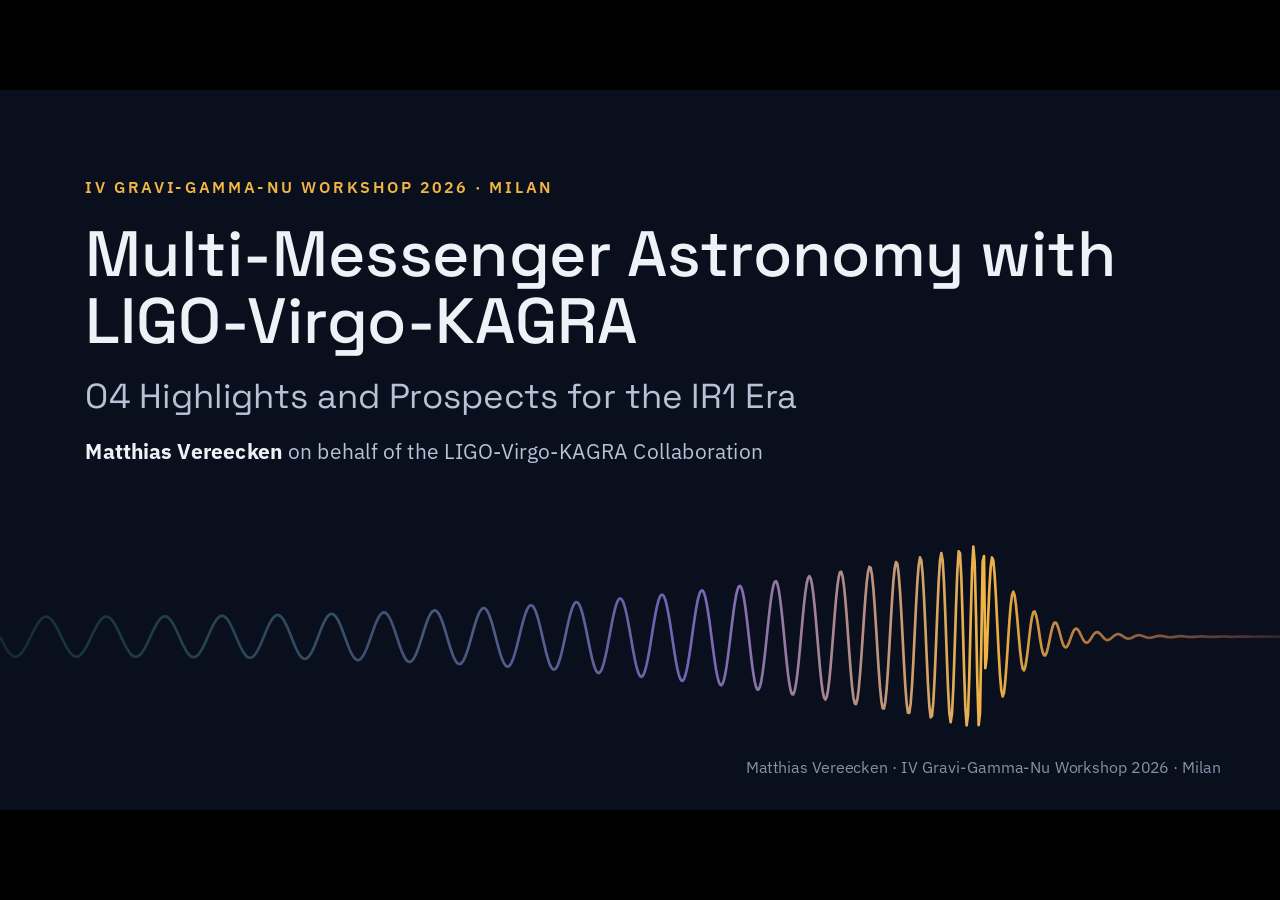
==== 2026/gravigammanu/index.html @ 8924d99f "Add 2026/gravigammanu talk; anchor deploy excludes to repo root Co-Authored-By: Claude Opus 5.5 <nor" ====
<!doctype html>
<html lang="en">
<head>
<meta charset="utf-8">
<meta name="viewport" content="width=device-width, initial-scale=1">
<title>Multi-Messenger Astronomy with LIGO-Virgo-KAGRA — Multi-messenger astronomy with GWs, gamma rays &amp; neutrinos</title>
<link rel="stylesheet" href="fonts.css">
<style>
  html, body { margin: 0; height: 100%; background: #000; overflow: hidden; }
  body { font-family: 'IBM Plex Sans', Arial, sans-serif; }
  #stage { position: absolute; left: 0; top: 0; width: 1920px; height: 1080px; transform-origin: 0 0; }

  /* Slide canvas: same base rules as the deck editor (a CSS reset), 1920x1080 each */
  .slide { position: absolute; left: 0; top: 0; width: 1920px; height: 1080px; overflow: hidden; box-sizing: border-box;
           font-family: 'IBM Plex Sans', Arial, sans-serif; line-height: 1.5; color: #EEF1F6;
           opacity: 0; visibility: hidden; transition: opacity .35s ease, visibility 0s linear .35s; }
  .slide.active { opacity: 1; visibility: visible; transition: opacity .35s ease, visibility 0s; z-index: 1; }
  .slide.instant { transition: none !important; }
  .slide *, .slide *::before, .slide *::after { box-sizing: border-box; margin: 0; padding: 0; border: 0 solid; }
  .slide h1, .slide h2, .slide h3, .slide h4, .slide h5, .slide h6 { font-size: inherit; font-weight: inherit; }
  .slide a { color: inherit; text-decoration: inherit; }
  .slide b, .slide strong { font-weight: 700; }
  .slide img, .slide video, .slide svg { display: block; max-width: none; }
  .slide ul, .slide ol { list-style: none; }
  .slide aside { display: none; }
  .slide x-shape { display: block; }
  .slide x-shape[kind="ellipse"] { border-radius: 50%; }
  .slide x-shape[kind="rounded"] { border-radius: 16px; }
  .slide video { cursor: pointer; background: #000; }

  /* UI overlays */
  .ui { position: fixed; z-index: 10; font: 14px/1.4 'IBM Plex Sans', Arial, sans-serif; color: #EEF1F6; }
  #counter { right: 14px; bottom: 10px; background: rgba(9,15,28,.7); padding: 4px 10px; border-radius: 6px; opacity: 0; transition: opacity .4s; pointer-events: none; }
  body.mouse #counter { opacity: 1; }
  #jump { left: 50%; top: 40%; transform: translate(-50%,-50%); font-size: 40px; background: rgba(9,15,28,.9); padding: 12px 28px; border-radius: 12px; display: none; }
  #notes { left: 0; right: 0; bottom: 0; max-height: 35%; overflow: auto; background: rgba(9,15,28,.94); padding: 16px 24px; font-size: 18px; line-height: 1.5; display: none; border-top: 2px solid #4FC3B5; }
  #toc, #help { inset: 5% 10%; background: rgba(9,15,28,.97); border-radius: 16px; padding: 24px 32px; overflow: auto; display: none; font-size: 16px; }
  #toc .sec { margin: 14px 0 4px; color: #4FC3B5; font-weight: 600; letter-spacing: 1px; text-transform: uppercase; font-size: 13px; }
  #toc a { display: block; color: #B8C2D6; text-decoration: none; padding: 3px 8px; border-radius: 6px; cursor: pointer; }
  #toc a:hover, #toc a.cur { background: #16203A; color: #fff; }
  #help kbd { display: inline-block; min-width: 28px; text-align: center; background: #16203A; border: 1px solid #2A3550; border-radius: 4px; padding: 1px 6px; margin-right: 6px; }
  #help td { padding: 4px 16px 4px 0; }
  #black { inset: 0; background: #000; display: none; z-index: 9; }

  @media print {
    @page { size: 1920px 1080px; margin: 0; }
    html, body { overflow: visible; height: auto; background: #fff; }
    #stage { position: static; transform: none !important; width: 1920px; height: auto; }
    .slide { position: relative; opacity: 1; visibility: visible; page-break-after: always; break-after: page; transition: none; }
    .ui { display: none !important; }
  }
</style>
</head>
<body>
<div id="stage">
<section class="slide" data-n="1" id="cover" data-transition="fade" style="background:#090F1C; color:#EEF1F6; font-family:'IBM Plex Sans', Arial, sans-serif; padding:128px 128px 160px; display:flex; flex-direction:column; gap:32px"><svg aria-label="" width="1920" height="360" viewBox="0 0 1920 360" xmlns="http://www.w3.org/2000/svg" style="position:absolute; left:0; top:640px; width:1920px; height:360px"><defs><linearGradient id="cover-g" x1="0" y1="0" x2="1920" y2="0" gradientUnits="userSpaceOnUse"><stop offset="0" stop-color="#4FC3B5" stop-opacity="0.15"/><stop offset="0.55" stop-color="#A78BFA" stop-opacity="0.7"/><stop offset="0.77" stop-color="#F2B544"/><stop offset="1" stop-color="#F07A6A" stop-opacity="0.2"/></linearGradient></defs><path d="M0,180.0 L2,184.0 L4,188.0 L6,191.8 L8,195.5 L10,198.8 L12,201.8 L14,204.4 L16,206.5 L18,208.2 L20,209.3 L22,209.9 L24,210.0 L26,209.5 L28,208.4 L30,206.8 L32,204.8 L34,202.2 L36,199.3 L38,196.0 L40,192.4 L42,188.5 L44,184.5 L46,180.5 L48,176.4 L50,172.3 L52,168.4 L54,164.8 L56,161.4 L58,158.3 L60,155.7 L62,153.5 L64,151.8 L66,150.7 L68,150.1 L70,150.0 L72,150.6 L74,151.7 L76,153.3 L78,155.4 L80,158.0 L82,161.0 L84,164.4 L86,168.1 L88,172.0 L90,176.1 L92,180.2 L94,184.4 L96,188.4 L98,192.3 L100,196.0 L102,199.4 L104,202.4 L106,204.9 L108,207.0 L110,208.6 L112,209.6 L114,210.0 L116,209.9 L118,209.2 L120,207.9 L122,206.1 L124,203.7 L126,200.9 L128,197.7 L130,194.2 L132,190.3 L134,186.3 L136,182.1 L138,177.9 L140,173.7 L142,169.7 L144,165.8 L146,162.2 L148,159.0 L150,156.2 L152,153.8 L154,152.0 L156,150.7 L158,150.0 L160,149.9 L162,150.4 L164,151.5 L166,153.1 L168,155.3 L170,158.0 L172,161.1 L174,164.6 L176,168.4 L178,172.5 L180,176.7 L182,181.0 L184,185.2 L186,189.4 L188,193.4 L190,197.1 L192,200.4 L194,203.4 L196,205.9 L198,207.9 L200,209.3 L202,210.1 L204,210.3 L206,209.9 L208,208.8 L210,207.2 L212,205.0 L214,202.3 L216,199.2 L218,195.6 L220,191.8 L222,187.6 L224,183.4 L226,179.0 L228,174.6 L230,170.4 L232,166.4 L234,162.6 L236,159.2 L238,156.2 L240,153.7 L242,151.7 L244,150.4 L246,149.6 L248,149.5 L250,150.0 L252,151.2 L254,153.0 L256,155.3 L258,158.1 L260,161.5 L262,165.2 L264,169.2 L266,173.5 L268,177.9 L270,182.3 L272,186.8 L274,191.0 L276,195.1 L278,198.8 L280,202.2 L282,205.1 L284,207.4 L286,209.2 L288,210.3 L290,210.8 L292,210.6 L294,209.8 L296,208.3 L298,206.3 L300,203.6 L302,200.4 L304,196.8 L306,192.8 L308,188.6 L310,184.1 L312,179.5 L314,175.0 L316,170.5 L318,166.2 L320,162.3 L322,158.7 L324,155.5 L326,152.9 L328,150.9 L330,149.5 L332,148.8 L334,148.8 L336,149.5 L338,150.8 L340,152.8 L342,155.4 L344,158.6 L346,162.2 L348,166.3 L350,170.6 L352,175.2 L354,179.9 L356,184.6 L358,189.2 L360,193.6 L362,197.7 L364,201.5 L366,204.7 L368,207.4 L370,209.5 L372,211.0 L374,211.7 L376,211.7 L378,211.0 L380,209.6 L382,207.5 L384,204.8 L386,201.5 L388,197.7 L390,193.5 L392,188.9 L394,184.2 L396,179.3 L398,174.5 L400,169.7 L402,165.2 L404,161.0 L406,157.3 L408,154.0 L410,151.4 L412,149.4 L414,148.1 L416,147.6 L418,147.8 L420,148.8 L422,150.5 L424,152.9 L426,155.9 L428,159.6 L430,163.7 L432,168.2 L434,173.0 L436,178.0 L438,183.0 L440,188.0 L442,192.9 L444,197.4 L446,201.5 L448,205.2 L450,208.2 L452,210.6 L454,212.2 L456,213.1 L458,213.2 L460,212.5 L462,211.0 L464,208.7 L466,205.8 L468,202.2 L470,198.0 L472,193.4 L474,188.5 L476,183.4 L478,178.1 L480,172.9 L482,167.8 L484,163.0 L486,158.6 L488,154.7 L490,151.4 L492,148.9 L494,147.0 L496,146.0 L498,145.9 L500,146.5 L502,148.0 L504,150.4 L506,153.4 L508,157.1 L510,161.5 L512,166.3 L514,171.4 L516,176.8 L518,182.3 L520,187.8 L522,193.1 L524,198.1 L526,202.6 L528,206.6 L530,209.9 L532,212.5 L534,214.2 L536,215.1 L538,215.1 L540,214.2 L542,212.4 L544,209.8 L546,206.4 L548,202.3 L550,197.6 L552,192.4 L554,186.9 L556,181.2 L558,175.4 L560,169.8 L562,164.3 L564,159.3 L566,154.7 L568,150.8 L570,147.7 L572,145.4 L574,144.0 L576,143.5 L578,144.0 L580,145.5 L582,147.9 L584,151.1 L586,155.1 L588,159.8 L590,165.1 L592,170.8 L594,176.7 L596,182.8 L598,188.9 L600,194.7 L602,200.1 L604,205.1 L606,209.4 L608,212.9 L610,215.5 L612,217.2 L614,217.9 L616,217.5 L618,216.1 L620,213.7 L622,210.4 L624,206.2 L626,201.3 L628,195.8 L630,189.8 L632,183.5 L634,177.1 L636,170.7 L638,164.6 L640,158.8 L642,153.6 L644,149.2 L646,145.5 L648,142.8 L650,141.2 L652,140.6 L654,141.1 L656,142.8 L658,145.5 L660,149.2 L662,153.8 L664,159.1 L666,165.1 L668,171.6 L670,178.3 L672,185.1 L674,191.8 L676,198.2 L678,204.1 L680,209.4 L682,213.8 L684,217.3 L686,219.7 L688,220.9 L690,221.0 L692,219.9 L694,217.6 L696,214.1 L698,209.7 L700,204.3 L702,198.3 L704,191.6 L706,184.5 L708,177.3 L710,170.1 L712,163.2 L714,156.7 L716,150.9 L718,145.9 L720,141.9 L722,139.1 L724,137.4 L726,137.1 L728,138.0 L730,140.2 L732,143.7 L734,148.2 L736,153.8 L738,160.2 L740,167.2 L742,174.7 L744,182.4 L746,190.1 L748,197.5 L750,204.4 L752,210.6 L754,215.8 L756,220.0 L758,223.0 L760,224.6 L762,224.9 L764,223.7 L766,221.2 L768,217.3 L770,212.3 L772,206.1 L774,199.1 L776,191.5 L778,183.4 L780,175.2 L782,167.1 L784,159.3 L786,152.2 L788,145.9 L790,140.7 L792,136.7 L794,134.0 L796,132.9 L798,133.3 L800,135.2 L802,138.6 L804,143.4 L806,149.4 L808,156.5 L810,164.4 L812,172.8 L814,181.6 L816,190.3 L818,198.8 L820,206.7 L822,213.8 L824,219.8 L826,224.4 L828,227.6 L830,229.3 L832,229.2 L834,227.5 L836,224.2 L838,219.3 L840,213.1 L842,205.7 L844,197.3 L846,188.3 L848,178.9 L850,169.6 L852,160.5 L854,152.0 L856,144.4 L858,138.1 L860,133.1 L862,129.8 L864,128.2 L866,128.4 L868,130.5 L870,134.3 L872,139.8 L874,146.7 L876,154.9 L878,164.0 L880,173.8 L882,183.9 L884,193.9 L886,203.4 L888,212.2 L890,219.9 L892,226.2 L894,230.9 L896,233.7 L898,234.6 L900,233.4 L902,230.3 L904,225.3 L906,218.6 L908,210.4 L910,201.0 L912,190.8 L914,180.0 L916,169.2 L918,158.7 L920,149.0 L922,140.3 L924,133.1 L926,127.6 L928,124.1 L930,122.7 L932,123.5 L934,126.5 L936,131.5 L938,138.5 L940,147.1 L942,157.1 L944,168.0 L946,179.5 L948,191.1 L950,202.4 L952,212.9 L954,222.1 L956,229.7 L958,235.4 L960,239.0 L962,240.2 L964,239.0 L966,235.4 L968,229.6 L970,221.7 L972,212.0 L974,201.0 L976,189.0 L978,176.5 L980,164.1 L982,152.3 L984,141.5 L986,132.2 L988,124.9 L990,119.8 L992,117.1 L994,117.1 L996,119.7 L998,124.9 L1000,132.5 L1002,142.2 L1004,153.5 L1006,166.1 L1008,179.4 L1010,192.8 L1012,205.7 L1014,217.7 L1016,228.1 L1018,236.5 L1020,242.4 L1022,245.7 L1024,246.2 L1026,243.7 L1028,238.3 L1030,230.4 L1032,220.1 L1034,207.9 L1036,194.4 L1038,180.1 L1040,165.7 L1042,151.9 L1044,139.2 L1046,128.2 L1048,119.6 L1050,113.6 L1052,110.7 L1054,111.0 L1056,114.4 L1058,121.0 L1060,130.4 L1062,142.2 L1064,155.8 L1066,170.8 L1068,186.2 L1070,201.6 L1072,216.0 L1074,228.8 L1076,239.4 L1078,247.2 L1080,251.7 L1082,252.9 L1084,250.4 L1086,244.5 L1088,235.4 L1090,223.5 L1092,209.2 L1094,193.4 L1096,176.8 L1098,160.3 L1100,144.5 L1102,130.5 L1104,118.8 L1106,110.2 L1108,105.0 L1110,103.7 L1112,106.3 L1114,112.8 L1116,122.8 L1118,135.9 L1120,151.4 L1122,168.6 L1124,186.5 L1126,204.2 L1128,220.8 L1130,235.4 L1132,247.0 L1134,255.2 L1136,259.4 L1138,259.2 L1140,254.8 L1142,246.1 L1144,233.8 L1146,218.3 L1148,200.6 L1150,181.5 L1152,162.2 L1154,143.8 L1156,127.2 L1158,113.5 L1160,103.5 L1162,97.8 L1164,96.8 L1166,100.6 L1168,109.1 L1170,121.9 L1172,138.2 L1174,157.1 L1176,177.5 L1178,198.3 L1180,218.2 L1182,235.9 L1184,250.4 L1186,260.8 L1188,266.3 L1190,266.5 L1192,261.3 L1194,251.1 L1196,236.2 L1198,217.8 L1200,196.7 L1202,174.4 L1204,152.2 L1206,131.7 L1208,114.0 L1210,100.5 L1212,92.1 L1214,89.3 L1216,92.5 L1218,101.6 L1220,116.0 L1222,134.8 L1224,156.9 L1226,180.8 L1228,204.8 L1230,227.4 L1232,246.8 L1234,261.9 L1236,271.3 L1238,274.4 L1240,270.8 L1242,260.7 L1244,244.7 L1246,223.8 L1248,199.6 L1250,173.7 L1252,148.0 L1254,124.4 L1256,104.8 L1258,90.6 L1260,83.0 L1262,82.8 L1264,90.0 L1266,104.2 L1268,124.5 L1270,149.3 L1272,176.8 L1274,204.8 L1276,231.1 L1278,253.6 L1280,270.4 L1282,279.9 L1284,281.2 L1286,274.2 L1288,259.2 L1290,237.4 L1292,210.5 L1294,180.7 L1296,150.5 L1298,122.5 L1300,99.3 L1302,83.0 L1304,75.2 L1306,76.7 L1308,87.6 L1310,107.1 L1312,133.6 L1314,164.6 L1316,197.5 L1318,229.0 L1320,256.2 L1322,276.4 L1324,287.3 L1326,287.8 L1328,277.6 L1330,257.5 L1332,229.3 L1334,195.7 L1336,160.1 L1338,126.2 L1340,97.5 L1342,77.3 L1344,68.0 L1346,70.8 L1348,85.6 L1350,111.2 L1352,144.8 L1354,182.8 L1356,221.1 L1358,254.9 L1360,280.4 L1362,294.1 L1364,294.2 L1366,280.2 L1368,253.6 L1370,217.4 L1372,175.9 L1374,134.4 L1376,98.3 L1378,72.7 L1380,61.1 L1382,65.8 L1384,86.4 L1386,120.5 L1388,163.7 L1390,209.9 L1392,252.3 L1394,284.4 L1396,301.0 L1398,298.9 L1400,277.9 L1402,240.7 L1404,192.9 L1406,142.2 L1408,97.1 L1410,65.8 L1412,54.5 L1414,65.9 L1416,98.8 L1418,147.8 L1420,204.0 L1422,256.4 L1424,294.1 L1426,308.4 L1428,295.1 L1430,255.9 L1432,198.4 L1434,135.4 L1436,81.9 L1438,52.0 L1440,54.9 L1442,91.8 L1444,154.4 L1446,226.1 L1448,285.7 L1450,313.1 L1452,296.6 L1454,238.5 L1456,156.7 L1458,81.4 L1460,44.9 L1462,68.2 L1464,147.1 L1466,247.2 L1468,312.8 L1470,294.4 L1472,188.8 L1474,67.6 L1476,59.2 L1478,227.2 L1480,210.7 L1482,156.0 L1484,108.8 L1486,75.8 L1488,61.2 L1490,65.8 L1492,87.6 L1494,122.1 L1496,163.0 L1498,203.7 L1500,237.9 L1502,260.8 L1504,269.7 L1506,264.2 L1508,246.1 L1510,219.2 L1512,188.2 L1514,158.0 L1516,133.4 L1518,117.6 L1520,112.5 L1522,118.2 L1524,132.9 L1526,153.8 L1528,177.3 L1530,199.6 L1532,217.2 L1534,228.0 L1536,230.6 L1538,225.2 L1540,213.3 L1542,197.1 L1544,179.5 L1546,163.1 L1548,150.5 L1550,143.3 L1552,142.2 L1554,147.0 L1556,156.6 L1558,169.0 L1560,182.3 L1562,194.3 L1564,203.2 L1566,208.0 L1568,208.1 L1570,203.9 L1572,196.3 L1574,186.8 L1576,176.9 L1578,168.1 L1580,161.8 L1582,158.7 L1584,159.1 L1586,162.7 L1588,168.7 L1590,176.0 L1592,183.4 L1594,189.8 L1596,194.2 L1598,196.1 L1600,195.4 L1602,192.4 L1604,187.7 L1606,182.2 L1608,176.7 L1610,172.1 L1612,169.0 L1614,167.8 L1616,168.6 L1618,171.1 L1620,174.8 L1622,179.0 L1624,183.1 L1626,186.4 L1628,188.5 L1630,189.1 L1632,188.3 L1634,186.3 L1636,183.5 L1638,180.3 L1640,177.3 L1642,174.9 L1644,173.5 L1646,173.2 L1648,173.9 L1650,175.5 L1652,177.7 L1654,180.1 L1656,182.3 L1658,184.0 L1660,185.0 L1662,185.1 L1664,184.4 L1666,183.1 L1668,181.4 L1670,179.6 L1672,178.0 L1674,176.8 L1676,176.2 L1678,176.2 L1680,176.8 L1682,177.8 L1684,179.1 L1686,180.5 L1688,181.6 L1690,182.5 L1692,182.9 L1694,182.8 L1696,182.3 L1698,181.5 L1700,180.5 L1702,179.5 L1704,178.7 L1706,178.1 L1708,177.8 L1710,177.9 L1712,178.3 L1714,179.0 L1716,179.7 L1718,180.5 L1720,181.1 L1722,181.5 L1724,181.6 L1726,181.5 L1728,181.2 L1730,180.7 L1732,180.1 L1734,179.6 L1736,179.1 L1738,178.8 L1740,178.8 L1742,178.9 L1744,179.2 L1746,179.5 L1748,180.0 L1750,180.4 L1752,180.7 L1754,180.9 L1756,180.9 L1758,180.8 L1760,180.6 L1762,180.3 L1764,180.0 L1766,179.7 L1768,179.5 L1770,179.3 L1772,179.3 L1774,179.4 L1776,179.6 L1778,179.8 L1780,180.1 L1782,180.3 L1784,180.4 L1786,180.5 L1788,180.5 L1790,180.4 L1792,180.3 L1794,180.1 L1796,179.9 L1798,179.8 L1800,179.7 L1802,179.6 L1804,179.6 L1806,179.7 L1808,179.8 L1810,179.9 L1812,180.1 L1814,180.2 L1816,180.3 L1818,180.3 L1820,180.3 L1822,180.2 L1824,180.1 L1826,180.0 L1828,179.9 L1830,179.9 L1832,179.8 L1834,179.8 L1836,179.8 L1838,179.8 L1840,179.9 L1842,180.0 L1844,180.1 L1846,180.1 L1848,180.2 L1850,180.2 L1852,180.2 L1854,180.1 L1856,180.1 L1858,180.0 L1860,179.9 L1862,179.9 L1864,179.9 L1866,179.9 L1868,179.9 L1870,179.9 L1872,180.0 L1874,180.0 L1876,180.0 L1878,180.1 L1880,180.1 L1882,180.1 L1884,180.1 L1886,180.1 L1888,180.0 L1890,180.0 L1892,180.0 L1894,179.9 L1896,179.9 L1898,179.9 L1900,179.9 L1902,180.0 L1904,180.0 L1906,180.0 L1908,180.0 L1910,180.0 L1912,180.1 L1914,180.1 L1916,180.0 L1918,180.0 L1920,180.0" fill="none" stroke="url(#cover-g)" stroke-width="4" stroke-linejoin="round"/></svg><p style="font-size:24px; font-weight:600; letter-spacing:4px; text-transform:uppercase; color:#F2B544">IV Gravi-Gamma-Nu Workshop 2026 · Milan</p><h1 style="font-family:'Space Grotesk', Arial, sans-serif; font-size:96px; font-weight:500; line-height:1.05; color:#EEF1F6; width:1600px">Multi-Messenger Astronomy with LIGO-Virgo-KAGRA</h1><p style="font-family:'Space Grotesk', Arial, sans-serif; font-size:52px; line-height:1.15; color:#B8C2D6">O4 Highlights and Prospects for the IR1 Era</p><p style="font-size:32px; line-height:1.3; color:#B8C2D6"><span style="color:#EEF1F6"><b>Matthias Vereecken</b></span> on behalf of the LIGO-Virgo-KAGRA Collaboration</p><p style="position:absolute; right:88px; bottom:48px; width:780px; font-family:'IBM Plex Sans', Arial, sans-serif; font-size:24px; line-height:1.3; color:#8591A8; text-align:right; white-space:nowrap">Matthias Vereecken · IV Gravi-Gamma-Nu Workshop 2026 · Milan</p></section>
<section class="slide" data-n="2" id="f841419a" style="background:#090f1c">
  <img src="assets/5533f3ef0fe13cb56c12838591c8dc52.webp" alt="mmrubin.png" id="990913fb" style="position:absolute; top:calc(50% - 0.01px); left:calc(50% - 0.01px); width:1919.97px; height:1079.98px; transform:translate(-50%, -50%)">
  <p style="position:absolute; right:48px; bottom:40px; width:820px; white-space:nowrap; font-size:24px; line-height:1.3; color:#EEF1F6; text-align:right; background:rgba(9,15,28,0.6); padding:8px 16px; border-radius:8px">Credit: RubinObs/NOIRLab/SLAC/NSF/DOE/AURA/P. Marenfeld</p>
</section>
<section class="slide" data-n="3" id="act4" data-transition="fade" style="background:#090F1C; color:#EEF1F6; font-family:'IBM Plex Sans', Arial, sans-serif; padding:64px 88px 120px; display:flex; flex-direction:column; gap:28px"><div style="position:absolute; left:0; top:0; width:20px; height:1080px; background:#A78BFA"></div><p style="font-size:24px; font-weight:600; letter-spacing:4px; text-transform:uppercase; color:#A78BFA">GWTC-5.0 · May 2026</p><h2 style="font-family:'Space Grotesk', Arial, sans-serif; font-size:56px; font-weight:500; line-height:1.1; color:#EEF1F6">GWTC-5.0: the catalog update with O4b</h2><div style="flex:1; display:flex; gap:56px; align-items:center"><div style="background:#F6F4EE; border-radius:20px; padding:28px; display:flex; align-items:center; justify-content:center; flex:0 0 auto"><img src="assets/bce28e76cbc1723be132b6e913343c24.png" alt="Cumulative detections and candidates vs time, O1 through O4c" style="width:933px; height:680px; object-fit:contain"></div><div style="flex:1; display:flex; flex-direction:column; gap:40px"><div style="display:flex; flex-direction:column; padding:0 0 0 24px; border-left:4px solid #A78BFA"><p style="font-size:34px; line-height:1.35; color:#B8C2D6"><span style="color:#EEF1F6"><b>+161</b></span> O4b candidates → <span style="color:#EEF1F6"><b>390</b></span> events in GWTC-5.0</p></div><div style="display:flex; flex-direction:column; padding:0 0 0 24px; border-left:4px solid #A78BFA"><p style="font-size:34px; line-height:1.35; color:#B8C2D6"><span style="color:#EEF1F6"><b>+68</b></span> O4c public alerts → <span style="color:#EEF1F6"><b>458</b></span> in total</p></div><div style="display:flex; flex-direction:column; padding:0 0 0 24px; border-left:4px solid #A78BFA"><p style="font-size:34px; line-height:1.35; color:#B8C2D6">Loudest yet: <span style="color:#EEF1F6"><b>GW250114</b></span> (SNR &gt; 75)</p></div></div></div><p style="position:absolute; left:88px; bottom:48px; width:1000px; font-size:24px; line-height:1.3; color:#8591A8"><a href="https://arxiv.org/abs/2605.27225">A. G. Abac et al. (LVK), arXiv:2605.27225 (2026)</a> · Figure: LIGO-G2302098, updated 25 May 2026</p><p style="position:absolute; right:88px; bottom:48px; width:780px; font-family:'IBM Plex Sans', Arial, sans-serif; font-size:24px; line-height:1.3; color:#8591A8; text-align:right; white-space:nowrap">Matthias Vereecken · IV Gravi-Gamma-Nu Workshop 2026 · Milan · 3</p></section>
<section class="slide" data-n="4" id="6b83c051" data-transition="fade" style="background:#000000">
  <img src="assets/21a8440a3e4a0c565586c02b831569bb.jpg" data-video="assets/6051c31f819830ea931927a57bfa6f19.mp4" data-audio="1" alt="Animation: the gravitational-wave transient sky, one all-sky map per observing run (O1 to O4b), filling up with binary black hole, NSBH and BNS detections from GWTC-5.0 as each run progresses (1 s = 30 days)" style="position:absolute; left:0; top:0; width:1920px; height:1080px; object-fit:cover">
  
</section>
<section class="slide" data-n="5" id="p21" data-transition="fade" style="background:#0D1424; color:#EEF1F6; font-family:'IBM Plex Sans', Arial, sans-serif; padding:64px 88px 120px; display:flex; flex-direction:column; gap:28px"><p style="font-size:24px; font-weight:600; letter-spacing:3px; text-transform:uppercase; color:#A78BFA">GWTC-5.0</p><h2 style="font-family:'Space Grotesk', Arial, sans-serif; font-size:52px; font-weight:500; line-height:1.1; color:#EEF1F6">Black hole masses peak near 10 M⊙</h2><div style="flex:1"></div><div style="background:#F6F4EE; border-radius:20px; padding:28px; display:flex; flex-direction:column; gap:16px; align-items:center; justify-content:center; flex:0 0 auto; align-self:center"><img src="assets/b3eccb528d69b56ddaccd9945336cb49.webp" alt="BBH merger-rate density vs primary mass and mass ratio" style="width:1688px; height:547px; object-fit:contain;"></div><div style="flex:1"></div><p style="position:absolute; left:88px; bottom:48px; width:900px; font-size:24px; line-height:1.3; color:#8591A8"><a href="https://arxiv.org/abs/2605.27226">A. G. Abac et al. (LIGO-Virgo-KAGRA Collaboration), arXiv:2605.27226 (2026)</a></p><p style="position:absolute; right:88px; bottom:48px; width:780px; font-family:'IBM Plex Sans', Arial, sans-serif; font-size:24px; line-height:1.3; color:#8591A8; text-align:right; white-space:nowrap">Matthias Vereecken · IV Gravi-Gamma-Nu Workshop 2026 · Milan · 5</p></section>
<section class="slide" data-n="6" id="14535392" data-transition="fade" style="display:flex; flex-direction:column; gap:28px; padding:64px 88px 120px; background:#0d1424">
  <p style="font-family:'IBM Plex Sans', Arial, sans-serif; font-size:24px; font-weight:600; letter-spacing:3px; text-transform:uppercase; color:#A78BFA">GWTC-5.0</p>
  <h2 style="font-family:'Space Grotesk', Arial, sans-serif; font-size:52px; font-weight:500; line-height:1.1; color:#eef1f6">BBH merger rate tracks star formation</h2>
  <div style="flex:1"></div>
  <div style="display:flex; flex-direction:row; align-items:center; justify-content:center; flex:0 0 auto; align-self:center; padding:28px; background:#f6f4ee; border-radius:20px">
    <img src="assets/b50acdc85bba837b6c82b2b65156ea0a.webp" alt="BBH merger-rate density vs redshift with the star-formation rate (dashed), and the posterior on the redshift index kappa_z" style="width:1387px; height:520px; object-fit:contain">
  </div>
  <div style="flex:1"></div>
  <div style="display:flex; flex-direction:row; gap:48px">
    <div style="display:flex; flex-direction:column; flex:1; padding:0 0 0 20px; border-left:3px solid #a78bfa">
      <p style="font-family:'IBM Plex Sans', Arial, sans-serif; font-size:28px; line-height:1.35; color:#b8c2d6">Rate grows with redshift as a <span style="color:#eef1f6"><b>power law</b></span> in (1 + z)</p>
    </div>
    <div style="display:flex; flex-direction:column; flex:1; padding:0 0 0 20px; border-left:3px solid #a78bfa">
      <p style="font-family:'IBM Plex Sans', Arial, sans-serif; font-size:28px; line-height:1.35; color:#b8c2d6">Consistent with a simple power law and with the <span style="color:#eef1f6"><b>star-formation rate</b></span></p>
    </div>
  </div>
  <p style="position:absolute; bottom:48px; left:88px; width:900px; font-family:'IBM Plex Sans', Arial, sans-serif; font-size:24px; line-height:1.3; color:#8591a8"><a href="https://arxiv.org/abs/2605.27226">A. G. Abac et al. (LIGO-Virgo-KAGRA Collaboration), arXiv:2605.27226 (2026)</a></p>
  <p style="position:absolute; right:88px; bottom:48px; width:780px; font-family:'IBM Plex Sans', Arial, sans-serif; font-size:24px; line-height:1.3; text-align:right; white-space:nowrap; color:#8591a8">Matthias Vereecken · IV Gravi-Gamma-Nu Workshop 2026 · Milan · 6</p>
  
</section>
<section class="slide" data-n="7" id="act1" data-transition="fade" style="background:#090f1c">
  <div style="position:absolute; top:0; left:0; width:20px; height:1080px; display:flex; flex-direction:column; background:#f2b544">
  </div>
  <p id="e2-1n551q" style="position:absolute; right:88px; bottom:48px; width:780px; font-family:'IBM Plex Sans', Arial, sans-serif; font-size:24px; line-height:1.3; text-align:right; white-space:nowrap; color:#8591a8">Matthias Vereecken · IV Gravi-Gamma-Nu Workshop 2026 · Milan · 7</p>
  <p id="db1aea41" style="position:absolute; top:128px; left:176px; width:1616px; font-family:'IBM Plex Sans', Arial, sans-serif; font-size:24px; font-weight:600; letter-spacing:4px; text-transform:uppercase; color:#f2b544">2017</p>
  <h1 id="ef3197a9" style="position:absolute; top:194px; left:176px; width:1500px; font-family:'Space Grotesk', Arial, sans-serif; font-size:80px; font-weight:500; line-height:1.1; color:#eef1f6">GW170817</h1>
  <div style="position:absolute; top:340px; left:176px; width:620px; display:flex; flex-direction:column; gap:36px">
    <div style="display:flex; flex-direction:column; gap:8px">
      <p style="font-family:'Space Grotesk', Arial, sans-serif; font-size:88px; font-weight:500; line-height:1; white-space:nowrap; color:#f2b544">1.74 s</p>
      <p style="font-family:'IBM Plex Sans', Arial, sans-serif; font-size:26px; line-height:1.35; color:#b8c2d6">from merger to the gamma-ray burst</p>
    </div>
    <div style="display:flex; flex-direction:column; gap:24px; padding:32px 0 0; border-top:1px solid #2a3550">
      <div style="display:flex; flex-direction:column; padding:0 0 0 20px; border-left:3px solid #f2b544">
        <p style="font-family:'IBM Plex Sans', Arial, sans-serif; font-size:28px; line-height:1.35; color:#b8c2d6">Neutron star mergers make <span style="color:#eef1f6"><b>short GRBs</b></span></p>
      </div>
      <div style="display:flex; flex-direction:column; padding:0 0 0 20px; border-left:3px solid #f2b544">
        <p style="font-family:'IBM Plex Sans', Arial, sans-serif; font-size:28px; line-height:1.35; color:#b8c2d6">Gravity moves at light speed: <span style="color:#eef1f6"><b>|v_GW − c|/c ≲ 10⁻¹⁵</b></span></p>
      </div>
      <div style="display:flex; flex-direction:column; padding:0 0 0 20px; border-left:3px solid #f2b544">
        <p style="font-family:'IBM Plex Sans', Arial, sans-serif; font-size:28px; line-height:1.35; color:#b8c2d6">Tight bounds on <span style="color:#eef1f6"><b>Lorentz violation</b></span></p>
      </div>
    </div>
  </div>
  <img src="assets/45fc27108c6f3e9a6aeba89d8759dc4a.jpg" alt="Animation: Fermi-GBM gamma-ray light curve of GRB 170817A above the LIGO time-frequency chirp of GW170817; the gamma-ray burst arrives about 1.7 s after the merger" data-video="assets/eb8b0aab7fd05f0fbe40b73dd50489b4.mp4" style="position:absolute; top:320px; left:872px; width:960px; height:540px; border-radius:16px">
  <p style="position:absolute; top:872px; left:872px; width:960px; font-family:'IBM Plex Sans', Arial, sans-serif; font-size:22px; line-height:1.3; color:#8591a8">Animation: NASA Goddard Space Flight Center, Caltech/MIT/LIGO Lab</p>
  <p style="position:absolute; bottom:48px; left:88px; width:900px; font-family:'IBM Plex Sans', Arial, sans-serif; font-size:24px; line-height:1.3; color:#8591a8"><a href="https://arxiv.org/abs/1710.05834">B. P. Abbott et al. (LIGO-Virgo, Fermi-GBM &amp; INTEGRAL), ApJL 848, L13 (2017)</a></p>
  
</section>
<section class="slide" data-n="8" id="kilonova" data-transition="fade" style="background:#0d1424">
  <p style="position:absolute; top:64px; left:88px; width:900px; font-family:'IBM Plex Sans', Arial, sans-serif; font-size:24px; font-weight:600; letter-spacing:3px; text-transform:uppercase; color:#F2B544">GW170817 · Background</p>
  <div style="position:absolute; top:131px; left:88px; width:800px; height:758px; display:flex; flex-direction:column; align-items:center; justify-content:center; padding:24px; background:#f6f4ee; border-radius:20px">
    <img src="assets/d522ca3c8118bc2ec74d12c9a86147e9.png" alt="Schematic of a neutron star merger: black hole, relativistic jet producing the GRB and afterglow, merger ejecta producing the kilonova, and ejecta–ISM shock in the radio" style="width:752px; height:710px; object-fit:contain">
  </div>
  <p style="position:absolute; top:901px; left:88px; width:800px; font-family:'IBM Plex Sans', Arial, sans-serif; font-size:24px; line-height:1.3; color:#8591a8">Credit: <a href="https://link.springer.com/article/10.1007/s41114-019-0024-0">Metzger, Living Rev. Relativ. 23, 1 (2020)</a></p>
  <h2 style="position:absolute; top:130px; left:960px; width:872px; font-family:'Space Grotesk', Arial, sans-serif; font-size:52px; font-weight:500; line-height:1.1; color:#eef1f6">GRB, kilonova and afterglow</h2>
  <img src="assets/1529fe282e031d8353657560760c362c-poster.jpg" data-video="assets/1529fe282e031d8353657560760c362c.mp4" data-gif="1" alt="Animation of a neutron star merger launching a jet, with the kilonova ejecta (NASA Fermi)" style="position:absolute; top:340px; left:960px; width:872px; height:490px; border-radius:8px">
  <p style="position:absolute; top:842px; left:960px; width:872px; font-family:'IBM Plex Sans', Arial, sans-serif; font-size:24px; line-height:1.3; color:#8591a8">Credit: <a href="https://fermi.gsfc.nasa.gov/fermi10/fridays/08172018.html">Fermi/NASA</a></p>
  <p style="position:absolute; right:88px; bottom:48px; width:780px; font-family:'IBM Plex Sans', Arial, sans-serif; font-size:24px; line-height:1.3; text-align:right; white-space:nowrap; color:#8591a8">Matthias Vereecken · IV Gravi-Gamma-Nu Workshop 2026 · Milan · 8</p>
  
</section>
<section class="slide" data-n="9" id="icsky" data-transition="fade" style="background:#090F1C; color:#EEF1F6; font-family:'IBM Plex Sans', Arial, sans-serif; padding:64px 88px 120px"><div style="position:absolute; left:0; top:0; width:20px; height:1080px; background:#5AA9E6"></div>
<p style="position:absolute; left:88px; top:64px; width:900px; font-size:24px; font-weight:600; letter-spacing:4px; text-transform:uppercase; color:#5AA9E6">Neutrino follow-up</p>
<h2 style="position:absolute; left:88px; top:120px; width:1744px; font-family:'Space Grotesk', Arial, sans-serif; font-size:56px; font-weight:500; line-height:1.1; color:#EEF1F6">An isotropic neutrino sky, sources mostly unknown</h2>
<div style="position:absolute; left:91px; top:240px; width:1054px; height:650px; background:#F6F4EE; border-radius:20px; padding:24px; display:flex; align-items:center; justify-content:center"><img src="assets/4e5051fa9e8f9cf7f8ca00796b604746.png" alt="Sky map in Galactic coordinates of the arrival directions of IceCube's most energetic neutrino events, with Earth absorption shading and TXS 0506+056 marked" style="width:1006px; height:602px; object-fit:contain"></div>
<p style="position:absolute; left:91px; top:902px; width:1060px; font-size:24px; line-height:1.3; color:#8591A8">Credit: <a href="https://arxiv.org/abs/1903.04334">arXiv:1903.04334</a></p>
<img src="assets/ed61f874948edd6c5f9eaa96540a92de.webp" alt="Cartoon: a ghostly neutrino flies to Earth, watched by a penguin at the South Pole (IceCube) and an orca in the Mediterranean (KM3NeT), both with magnifying glasses" style="position:absolute; left:1210px; top:300px; width:622px; height:498px; object-fit:cover; border-radius:12px">
<p style="position:absolute; right:88px; bottom:48px; width:780px; font-family:'IBM Plex Sans', Arial, sans-serif; font-size:24px; line-height:1.3; color:#8591A8; text-align:right; white-space:nowrap">Matthias Vereecken · IV Gravi-Gamma-Nu Workshop 2026 · Milan · 9</p>
</section>
<section class="slide" data-n="10" id="nugrb" data-transition="fade" style="background:#0D1424; color:#EEF1F6; font-family:'IBM Plex Sans', Arial, sans-serif; padding:64px 88px 120px; display:flex; flex-direction:column; gap:24px"><p style="font-size:24px; font-weight:600; letter-spacing:3px; text-transform:uppercase; color:#5AA9E6">Neutrino follow-up · Background</p><h2 style="font-family:'Space Grotesk', Arial, sans-serif; font-size:56px; font-weight:500; line-height:1.1; color:#EEF1F6">No neutrinos from GRBs or GW170817</h2><div style="flex:1; display:flex; gap:40px; align-items:flex-start"><div style="width:626px; display:flex; flex-direction:column; gap:16px"><div style="display:flex; align-items:baseline; gap:20px"><p style="font-family:'Space Grotesk', Arial, sans-serif; font-size:60px; font-weight:500; line-height:1; color:#5AA9E6; white-space:nowrap">≲ 1%</p><p style="font-size:26px; line-height:1.3; color:#B8C2D6">of the diffuse flux from <span style="color:#EEF1F6"><b>prompt GRB</b></span> emission</p></div><div style="background:#F6F4EE; border-radius:20px; padding:24px; display:flex; align-items:center; justify-content:center; align-self:flex-start"><img src="assets/45c874cdf4a3484ce93ac376dcdca2de.png" alt="Stacked GRB neutrino limits compared with the IceCube diffuse astrophysical flux and shell-model predictions" style="width:578px; height:340px; object-fit:contain"></div><p style="font-size:22px; line-height:1.3; color:#8591A8"><a href="https://arxiv.org/abs/2205.11410">R. Abbasi et al. (IceCube), ApJ 937, 109 (2022)</a></p></div><div style="width:541px; display:flex; flex-direction:column; gap:16px"><div style="display:flex; align-items:baseline; gap:20px"><p style="font-family:'Space Grotesk', Arial, sans-serif; font-size:60px; font-weight:500; line-height:1; color:#5AA9E6; white-space:nowrap">0</p><p style="font-size:26px; line-height:1.3; color:#B8C2D6">neutrinos from <span style="color:#EEF1F6"><b>GRB 221009A</b></span>, the brightest GRB ever</p></div><div style="background:#F6F4EE; border-radius:20px; padding:24px; display:flex; align-items:center; justify-content:center; align-self:flex-start"><img src="assets/3e826120f8fc48ebdd74a79c2f116217.png" alt="IceCube upper limits for GRB 221009A from MeV to PeV compared with Fermi-GBM, Fermi-LAT and HAWC" style="width:493px; height:340px; object-fit:contain"></div><p style="font-size:22px; line-height:1.3; color:#8591A8"><a href="https://arxiv.org/abs/2302.05459">R. Abbasi et al. (IceCube), ApJL 946, L26 (2023)</a></p></div><div style="width:497px; display:flex; flex-direction:column; gap:16px"><div style="display:flex; align-items:baseline; gap:20px"><p style="font-family:'Space Grotesk', Arial, sans-serif; font-size:60px; font-weight:500; line-height:1; color:#5AA9E6; white-space:nowrap">0</p><p style="font-size:26px; line-height:1.3; color:#B8C2D6">neutrinos from <span style="color:#EEF1F6"><b>GW170817</b></span>: a jet seen off-axis</p></div><div style="background:#F6F4EE; border-radius:20px; padding:24px; display:flex; align-items:center; justify-content:center; align-self:flex-start"><img src="assets/9c742a1e6cb433342bb89b6de2425cea.png" alt="Neutrino fluence upper limits vs energy for GW170817, compared with jet models" style="width:420px; height:517px; object-fit:contain"></div><p style="font-size:22px; line-height:1.3; color:#8591A8"><a href="https://arxiv.org/abs/1710.05839">A. Albert et al. (ANTARES, IceCube, Auger &amp; LVC), ApJL 850, L35 (2017)</a></p></div></div><p style="position:absolute; right:88px; bottom:48px; width:780px; font-family:'IBM Plex Sans', Arial, sans-serif; font-size:24px; line-height:1.3; color:#8591A8; text-align:right; white-space:nowrap">Matthias Vereecken · IV Gravi-Gamma-Nu Workshop 2026 · Milan · 10</p></section>
<section class="slide" data-n="11" id="p24" data-transition="fade" style="display:flex; flex-direction:column; gap:28px; padding:64px 88px 120px; background:#0d1424">
  <p style="font-family:'IBM Plex Sans', Arial, sans-serif; font-size:24px; font-weight:600; letter-spacing:3px; text-transform:uppercase; color:#5AA9E6">Neutrino follow-up · O3</p>
  <h2 style="font-family:'Space Grotesk', Arial, sans-serif; font-size:52px; font-weight:500; line-height:1.1; color:#eef1f6">No neutrinos from O3 GW candidates</h2>
  <div style="display:flex; flex-direction:row; gap:48px; align-items:center; flex:1">
    <div style="display:flex; flex-direction:row; align-items:center; justify-content:center; flex:0 0 auto; padding:28px; background:#f6f4ee; border-radius:20px">
      <img src="assets/01f7da6e5c3eb7a84a46514223448701.png" alt="90% upper limits on GW+neutrino event rates vs total neutrino energy" style="width:871px; height:640px; object-fit:contain">
    </div>
    <div style="display:flex; flex-direction:column; gap:40px; align-items:center; flex:1">
      <div style="display:flex; flex-direction:row; align-items:center; justify-content:center; flex:0 0 auto; padding:24px; background:#f6f4ee; border-radius:20px">
        <img src="assets/8ada61a7d8ee4539cbde918234c7729b.png" alt="IceCube neutrino positions over a GW skymap" style="width:640px; height:282px; object-fit:contain">
      </div>
      <div style="display:flex; flex-direction:column; gap:24px; align-self:stretch">
        <div style="display:flex; flex-direction:column; padding:0 0 0 20px; border-left:3px solid #5AA9E6">
          <p style="font-family:'IBM Plex Sans', Arial, sans-serif; font-size:28px; line-height:1.35; color:#b8c2d6"><span style="color:#eef1f6"><b>Joint search</b></span> by IceCube and LVK</p>
        </div>
        <div style="display:flex; flex-direction:column; padding:0 0 0 20px; border-left:3px solid #5AA9E6">
          <p style="font-family:'IBM Plex Sans', Arial, sans-serif; font-size:28px; line-height:1.35; color:#b8c2d6"><span style="color:#eef1f6"><b>LLAMA</b></span> pipeline: GW + neutrino coincidences</p>
        </div>
        <div style="display:flex; flex-direction:column; padding:0 0 0 20px; border-left:3px solid #5AA9E6">
          <p style="font-family:'IBM Plex Sans', Arial, sans-serif; font-size:28px; line-height:1.35; color:#b8c2d6">Includes <span style="color:#eef1f6"><b>low-confidence</b></span> GW events</p>
        </div>
      </div>
    </div>
  </div>
  <img src="assets/5a967cb759e20246d8f0bdf4cfac4def.webp" alt="Cartoon of a snow leopard (LVK) and a penguin (IceCube) high-fiving over a joint paper" id="e5-17b7tih" data-crop="1.4098 47.682% 98.818%" style="position:absolute; top:0.59px; right:0; width:505.92px; height:274.04px; border-radius:12px; box-shadow:0 12px 32px #00000073; transform:rotate(3deg)">
  <p id="e1-17b7tih" style="position:absolute; bottom:48px; left:88px; width:900px; font-family:'IBM Plex Sans', Arial, sans-serif; font-size:24px; line-height:1.3; color:#8591a8"><a href="https://arxiv.org/abs/2601.07595">R. Abbasi et al. (IceCube &amp; LIGO-Virgo-KAGRA Collaborations), Astrophys. J. 1003, 41 (2026)</a></p>
  <p id="e2-17b7tih" style="position:absolute; right:88px; bottom:48px; width:780px; font-family:'IBM Plex Sans', Arial, sans-serif; font-size:24px; line-height:1.3; text-align:right; white-space:nowrap; color:#8591a8">Matthias Vereecken · IV Gravi-Gamma-Nu Workshop 2026 · Milan · 11</p>
  
</section>
<section class="slide" data-n="12" id="p25" data-transition="fade" style="background:#0D1424; color:#EEF1F6; font-family:'IBM Plex Sans', Arial, sans-serif; padding:64px 88px 120px; display:flex; flex-direction:column; gap:28px"><p style="font-size:24px; font-weight:600; letter-spacing:3px; text-transform:uppercase; color:#5AA9E6">Neutrino follow-up · O4a</p><h2 style="font-family:'Space Grotesk', Arial, sans-serif; font-size:52px; font-weight:500; line-height:1.1; color:#EEF1F6">1,030 O4a alerts: no neutrino counterpart</h2><div style="flex:1"></div><div style="background:#F6F4EE; border-radius:20px; padding:28px; display:flex; flex-direction:column; gap:16px; align-items:center; justify-content:center; flex:0 0 auto; align-self:center"><img src="assets/c570a713689117f304104e50270a7532.png" alt="90% upper limits on isotropic ν_μ + ν̄_μ energy vs luminosity distance, with the IceCube sensitivity band" style="width:801px; height:600px; object-fit:contain;"></div><div style="flex:1"></div><p style="position:absolute; left:88px; bottom:48px; width:900px; font-size:24px; line-height:1.3; color:#8591A8"><a href="https://arxiv.org/abs/2606.13762">R. Abbasi et al. (IceCube Collaboration), arXiv:2606.13762 (2026)</a></p><p style="position:absolute; right:88px; bottom:48px; width:780px; font-family:'IBM Plex Sans', Arial, sans-serif; font-size:24px; line-height:1.3; color:#8591A8; text-align:right; white-space:nowrap">Matthias Vereecken · IV Gravi-Gamma-Nu Workshop 2026 · Milan · 12</p></section>
<section class="slide" data-n="13" id="e59fcfb7" style="background:#090f1c">
  <img src="assets/0c84241945ef0341b07e14d46c9e20f3.webp" alt="Untitled.png" id="c5c76706" style="position:absolute; left:0; top:0; width:1920px; height:1080px; object-fit:contain">
</section>
<section class="slide" data-n="14" id="summary" data-transition="fade" style="background:#090F1C; color:#EEF1F6; font-family:'IBM Plex Sans', Arial, sans-serif; padding:64px 88px 120px; display:flex; flex-direction:column; gap:24px"><div style="position:absolute; left:0; top:0; width:20px; height:1080px; background:#4FC3B5"></div><p style="font-size:24px; font-weight:600; letter-spacing:4px; text-transform:uppercase; color:#4FC3B5">Targeted searches · O3–O4</p><h2 style="font-family:'Space Grotesk', Arial, sans-serif; font-size:56px; font-weight:500; line-height:1.1; color:#EEF1F6">Every messenger is a GW trigger</h2><div style="display:grid; grid-template-columns:repeat(3, 1fr); gap:32px"><div style="background:#16203A; border-top:4px solid #F2B544; border-radius:0 0 16px 16px; padding:0 0 20px; display:flex; flex-direction:column; gap:12px; overflow:hidden"><img src="assets/474978266b227bda0905effa9ee93ee2-poster.jpg" data-video="assets/474978266b227bda0905effa9ee93ee2.mp4" data-gif="1" alt="Animation of two neutron stars spiralling together" style="width:560px; height:236px; object-fit:cover"><div style="display:flex; flex-direction:column; gap:4px; padding:0 24px"><p style="font-family:'Space Grotesk', Arial, sans-serif; font-size:34px; font-weight:500; line-height:1.1; color:#EEF1F6">Short GRBs</p><p style="font-size:24px; line-height:1.3; color:#B8C2D6">Binary neutron star mergers</p></div></div><div style="background:#16203A; border-top:4px solid #F07A6A; border-radius:0 0 16px 16px; padding:0 0 20px; display:flex; flex-direction:column; gap:12px; overflow:hidden"><img src="assets/23d996afdb599070c47cd22ac112f4dc-poster.jpg" data-video="assets/23d996afdb599070c47cd22ac112f4dc.mp4" data-gif="1" alt="Animation of a massive star collapsing" style="width:560px; height:236px; object-fit:cover"><div style="display:flex; flex-direction:column; gap:4px; padding:0 24px"><p style="font-family:'Space Grotesk', Arial, sans-serif; font-size:34px; font-weight:500; line-height:1.1; color:#EEF1F6">Long GRBs</p><p style="font-size:24px; line-height:1.3; color:#B8C2D6">Collapsing massive stars</p></div></div><div style="background:#16203A; border-top:4px solid #F2B544; border-radius:0 0 16px 16px; padding:0 0 20px; display:flex; flex-direction:column; gap:12px; overflow:hidden"><img src="assets/1529fe282e031d8353657560760c362c-poster.jpg" data-video="assets/1529fe282e031d8353657560760c362c.mp4" data-gif="1" alt="Animation of a merger jet and kilonova ejecta" style="width:560px; height:236px; object-fit:cover"><div style="display:flex; flex-direction:column; gap:4px; padding:0 24px"><p style="font-family:'Space Grotesk', Arial, sans-serif; font-size:34px; font-weight:500; line-height:1.1; color:#EEF1F6">Kilonovae</p><p style="font-size:24px; line-height:1.3; color:#B8C2D6">r-process glow of merger ejecta</p></div></div><div style="background:#16203A; border-top:4px solid #A78BFA; border-radius:0 0 16px 16px; padding:0 0 20px; display:flex; flex-direction:column; gap:12px; overflow:hidden"><img src="assets/721d7375aebaf6ca3743714ca957a5c1.webp" alt="Magnetar cartoon: bursts and starquakes" style="width:560px; height:236px; object-fit:cover"><div style="display:flex; flex-direction:column; gap:4px; padding:0 24px"><p style="font-family:'Space Grotesk', Arial, sans-serif; font-size:34px; font-weight:500; line-height:1.1; color:#EEF1F6">Magnetars</p><p style="font-size:24px; line-height:1.3; color:#B8C2D6">Giant flares and starquakes</p></div></div><div style="background:#16203A; border-top:4px solid #4FC3B5; border-radius:0 0 16px 16px; padding:0 0 20px; display:flex; flex-direction:column; gap:12px; overflow:hidden"><svg aria-label="Schematic fast radio burst: a millisecond pulse sweeping from high to low radio frequency (dispersion)" width="560" height="236" viewBox="0 0 560 260" preserveAspectRatio="none" xmlns="http://www.w3.org/2000/svg" style="width:560px; height:236px; border-radius:12px"><rect width="560" height="260" fill="#0A1020"/><circle cx="133" cy="141" r="1.5" fill="#4FC3B5" fill-opacity="0.33"/><circle cx="350" cy="17" r="1.0" fill="#4FC3B5" fill-opacity="0.40"/><circle cx="145" cy="61" r="2.4" fill="#4FC3B5" fill-opacity="0.29"/><circle cx="468" cy="124" r="1.9" fill="#4FC3B5" fill-opacity="0.20"/><circle cx="356" cy="226" r="1.7" fill="#4FC3B5" fill-opacity="0.37"/><circle cx="376" cy="17" r="2.1" fill="#4FC3B5" fill-opacity="0.33"/><circle cx="169" cy="8" r="2.2" fill="#4FC3B5" fill-opacity="0.29"/><circle cx="403" cy="228" r="2.0" fill="#4FC3B5" fill-opacity="0.43"/><circle cx="221" cy="208" r="1.6" fill="#4FC3B5" fill-opacity="0.43"/><circle cx="492" cy="25" r="1.2" fill="#4FC3B5" fill-opacity="0.22"/><circle cx="541" cy="113" r="1.9" fill="#4FC3B5" fill-opacity="0.24"/><circle cx="284" cy="100" r="1.5" fill="#4FC3B5" fill-opacity="0.33"/><circle cx="327" cy="235" r="2.0" fill="#4FC3B5" fill-opacity="0.43"/><circle cx="480" cy="258" r="1.9" fill="#4FC3B5" fill-opacity="0.20"/><circle cx="482" cy="251" r="2.3" fill="#4FC3B5" fill-opacity="0.32"/><circle cx="400" cy="55" r="2.2" fill="#4FC3B5" fill-opacity="0.32"/><circle cx="160" cy="16" r="2.2" fill="#4FC3B5" fill-opacity="0.45"/><circle cx="50" cy="208" r="1.6" fill="#4FC3B5" fill-opacity="0.20"/><circle cx="165" cy="200" r="2.2" fill="#4FC3B5" fill-opacity="0.16"/><circle cx="344" cy="12" r="2.0" fill="#4FC3B5" fill-opacity="0.25"/><circle cx="493" cy="255" r="1.7" fill="#4FC3B5" fill-opacity="0.45"/><circle cx="173" cy="20" r="1.8" fill="#4FC3B5" fill-opacity="0.16"/><circle cx="111" cy="106" r="1.9" fill="#4FC3B5" fill-opacity="0.20"/><circle cx="24" cy="226" r="1.4" fill="#4FC3B5" fill-opacity="0.44"/><circle cx="502" cy="98" r="1.6" fill="#4FC3B5" fill-opacity="0.31"/><circle cx="361" cy="155" r="1.8" fill="#4FC3B5" fill-opacity="0.34"/><circle cx="527" cy="132" r="1.6" fill="#4FC3B5" fill-opacity="0.37"/><circle cx="133" cy="78" r="2.4" fill="#4FC3B5" fill-opacity="0.31"/><circle cx="307" cy="3" r="1.6" fill="#4FC3B5" fill-opacity="0.32"/><circle cx="11" cy="160" r="1.9" fill="#4FC3B5" fill-opacity="0.17"/><circle cx="351" cy="121" r="2.0" fill="#4FC3B5" fill-opacity="0.26"/><circle cx="396" cy="192" r="1.0" fill="#4FC3B5" fill-opacity="0.17"/><circle cx="379" cy="250" r="1.4" fill="#4FC3B5" fill-opacity="0.29"/><circle cx="332" cy="83" r="1.5" fill="#4FC3B5" fill-opacity="0.24"/><circle cx="207" cy="155" r="1.4" fill="#4FC3B5" fill-opacity="0.26"/><circle cx="432" cy="7" r="1.8" fill="#4FC3B5" fill-opacity="0.37"/><circle cx="174" cy="58" r="2.1" fill="#4FC3B5" fill-opacity="0.22"/><circle cx="105" cy="113" r="2.0" fill="#4FC3B5" fill-opacity="0.18"/><circle cx="180" cy="87" r="2.2" fill="#4FC3B5" fill-opacity="0.28"/><circle cx="479" cy="44" r="1.5" fill="#4FC3B5" fill-opacity="0.35"/><circle cx="496" cy="117" r="1.3" fill="#4FC3B5" fill-opacity="0.19"/><circle cx="297" cy="50" r="2.1" fill="#4FC3B5" fill-opacity="0.40"/><circle cx="103" cy="72" r="2.1" fill="#4FC3B5" fill-opacity="0.34"/><circle cx="452" cy="90" r="1.2" fill="#4FC3B5" fill-opacity="0.24"/><circle cx="445" cy="71" r="1.5" fill="#4FC3B5" fill-opacity="0.28"/><circle cx="235" cy="106" r="2.3" fill="#4FC3B5" fill-opacity="0.20"/><circle cx="3" cy="245" r="2.2" fill="#4FC3B5" fill-opacity="0.45"/><circle cx="243" cy="247" r="2.3" fill="#4FC3B5" fill-opacity="0.22"/><circle cx="417" cy="218" r="1.9" fill="#4FC3B5" fill-opacity="0.31"/><circle cx="162" cy="89" r="1.3" fill="#4FC3B5" fill-opacity="0.17"/><circle cx="330" cy="75" r="2.1" fill="#4FC3B5" fill-opacity="0.16"/><circle cx="506" cy="180" r="2.3" fill="#4FC3B5" fill-opacity="0.42"/><circle cx="504" cy="150" r="1.0" fill="#4FC3B5" fill-opacity="0.37"/><circle cx="96" cy="78" r="1.9" fill="#4FC3B5" fill-opacity="0.31"/><circle cx="232" cy="244" r="1.9" fill="#4FC3B5" fill-opacity="0.25"/><circle cx="141" cy="224" r="1.7" fill="#4FC3B5" fill-opacity="0.38"/><circle cx="197" cy="51" r="1.7" fill="#4FC3B5" fill-opacity="0.40"/><circle cx="96" cy="206" r="2.3" fill="#4FC3B5" fill-opacity="0.39"/><circle cx="461" cy="2" r="1.9" fill="#4FC3B5" fill-opacity="0.41"/><circle cx="28" cy="71" r="1.4" fill="#4FC3B5" fill-opacity="0.31"/><circle cx="237" cy="123" r="2.1" fill="#4FC3B5" fill-opacity="0.15"/><circle cx="31" cy="33" r="1.2" fill="#4FC3B5" fill-opacity="0.17"/><circle cx="546" cy="222" r="1.1" fill="#4FC3B5" fill-opacity="0.30"/><circle cx="177" cy="82" r="1.5" fill="#4FC3B5" fill-opacity="0.34"/><circle cx="329" cy="94" r="1.3" fill="#4FC3B5" fill-opacity="0.25"/><circle cx="69" cy="144" r="2.0" fill="#4FC3B5" fill-opacity="0.26"/><circle cx="45" cy="46" r="1.5" fill="#4FC3B5" fill-opacity="0.33"/><circle cx="438" cy="99" r="2.1" fill="#4FC3B5" fill-opacity="0.34"/><circle cx="242" cy="97" r="1.7" fill="#4FC3B5" fill-opacity="0.36"/><circle cx="235" cy="180" r="1.6" fill="#4FC3B5" fill-opacity="0.22"/><circle cx="300" cy="181" r="1.1" fill="#4FC3B5" fill-opacity="0.28"/><circle cx="238" cy="229" r="2.3" fill="#4FC3B5" fill-opacity="0.26"/><circle cx="503" cy="206" r="1.4" fill="#4FC3B5" fill-opacity="0.29"/><circle cx="69" cy="211" r="1.9" fill="#4FC3B5" fill-opacity="0.42"/><circle cx="444" cy="174" r="2.0" fill="#4FC3B5" fill-opacity="0.32"/><circle cx="58" cy="153" r="1.0" fill="#4FC3B5" fill-opacity="0.19"/><circle cx="434" cy="12" r="1.1" fill="#4FC3B5" fill-opacity="0.18"/><circle cx="493" cy="47" r="1.0" fill="#4FC3B5" fill-opacity="0.40"/><circle cx="68" cy="219" r="1.9" fill="#4FC3B5" fill-opacity="0.40"/><circle cx="533" cy="151" r="2.1" fill="#4FC3B5" fill-opacity="0.16"/><circle cx="430" cy="133" r="2.0" fill="#4FC3B5" fill-opacity="0.18"/><circle cx="419" cy="243" r="1.1" fill="#4FC3B5" fill-opacity="0.25"/><circle cx="316" cy="215" r="1.3" fill="#4FC3B5" fill-opacity="0.20"/><circle cx="140" cy="160" r="2.1" fill="#4FC3B5" fill-opacity="0.27"/><circle cx="206" cy="103" r="1.5" fill="#4FC3B5" fill-opacity="0.28"/><circle cx="47" cy="130" r="2.4" fill="#4FC3B5" fill-opacity="0.27"/><circle cx="419" cy="42" r="2.0" fill="#4FC3B5" fill-opacity="0.38"/><circle cx="377" cy="134" r="1.7" fill="#4FC3B5" fill-opacity="0.34"/><circle cx="503" cy="39" r="1.1" fill="#4FC3B5" fill-opacity="0.37"/><circle cx="513" cy="134" r="1.6" fill="#4FC3B5" fill-opacity="0.37"/><circle cx="104" cy="70" r="1.3" fill="#4FC3B5" fill-opacity="0.33"/><circle cx="176" cy="60" r="2.0" fill="#4FC3B5" fill-opacity="0.44"/><circle cx="166" cy="183" r="1.6" fill="#4FC3B5" fill-opacity="0.41"/><circle cx="327" cy="69" r="1.3" fill="#4FC3B5" fill-opacity="0.16"/><circle cx="269" cy="100" r="1.2" fill="#4FC3B5" fill-opacity="0.26"/><circle cx="180" cy="201" r="1.2" fill="#4FC3B5" fill-opacity="0.45"/><circle cx="269" cy="156" r="1.7" fill="#4FC3B5" fill-opacity="0.40"/><circle cx="460" cy="145" r="1.7" fill="#4FC3B5" fill-opacity="0.37"/><circle cx="480" cy="104" r="2.0" fill="#4FC3B5" fill-opacity="0.44"/><circle cx="262" cy="60" r="1.3" fill="#4FC3B5" fill-opacity="0.37"/><circle cx="378" cy="249" r="2.2" fill="#4FC3B5" fill-opacity="0.22"/><circle cx="106" cy="67" r="1.3" fill="#4FC3B5" fill-opacity="0.36"/><circle cx="481" cy="234" r="1.4" fill="#4FC3B5" fill-opacity="0.41"/><circle cx="176" cy="110" r="2.0" fill="#4FC3B5" fill-opacity="0.18"/><circle cx="52" cy="217" r="1.4" fill="#4FC3B5" fill-opacity="0.26"/><circle cx="325" cy="176" r="1.0" fill="#4FC3B5" fill-opacity="0.25"/><circle cx="244" cy="126" r="1.3" fill="#4FC3B5" fill-opacity="0.33"/><circle cx="535" cy="102" r="1.8" fill="#4FC3B5" fill-opacity="0.19"/><circle cx="154" cy="173" r="1.2" fill="#4FC3B5" fill-opacity="0.42"/><circle cx="509" cy="25" r="2.3" fill="#4FC3B5" fill-opacity="0.26"/><circle cx="433" cy="197" r="1.4" fill="#4FC3B5" fill-opacity="0.35"/><circle cx="366" cy="210" r="1.4" fill="#4FC3B5" fill-opacity="0.38"/><circle cx="538" cy="175" r="1.8" fill="#4FC3B5" fill-opacity="0.18"/><circle cx="277" cy="92" r="2.0" fill="#4FC3B5" fill-opacity="0.35"/><circle cx="317" cy="47" r="1.9" fill="#4FC3B5" fill-opacity="0.34"/><circle cx="100" cy="231" r="1.9" fill="#4FC3B5" fill-opacity="0.19"/><circle cx="522" cy="37" r="1.5" fill="#4FC3B5" fill-opacity="0.37"/><circle cx="335" cy="144" r="1.9" fill="#4FC3B5" fill-opacity="0.29"/><circle cx="175" cy="46" r="1.1" fill="#4FC3B5" fill-opacity="0.36"/><circle cx="423" cy="141" r="2.0" fill="#4FC3B5" fill-opacity="0.26"/><circle cx="149" cy="100" r="2.2" fill="#4FC3B5" fill-opacity="0.16"/><circle cx="283" cy="64" r="2.1" fill="#4FC3B5" fill-opacity="0.26"/><circle cx="186" cy="105" r="1.8" fill="#4FC3B5" fill-opacity="0.38"/><circle cx="198" cy="220" r="1.2" fill="#4FC3B5" fill-opacity="0.23"/><circle cx="56" cy="29" r="2.1" fill="#4FC3B5" fill-opacity="0.37"/><circle cx="104" cy="49" r="1.6" fill="#4FC3B5" fill-opacity="0.37"/><circle cx="457" cy="195" r="1.8" fill="#4FC3B5" fill-opacity="0.19"/><circle cx="223" cy="50" r="1.7" fill="#4FC3B5" fill-opacity="0.32"/><circle cx="113" cy="65" r="2.1" fill="#4FC3B5" fill-opacity="0.16"/><circle cx="450" cy="232" r="2.3" fill="#4FC3B5" fill-opacity="0.26"/><circle cx="309" cy="152" r="1.9" fill="#4FC3B5" fill-opacity="0.44"/><circle cx="385" cy="78" r="2.2" fill="#4FC3B5" fill-opacity="0.30"/><circle cx="337" cy="189" r="1.0" fill="#4FC3B5" fill-opacity="0.38"/><circle cx="371" cy="128" r="1.7" fill="#4FC3B5" fill-opacity="0.29"/><circle cx="108" cy="138" r="1.1" fill="#4FC3B5" fill-opacity="0.30"/><circle cx="362" cy="115" r="1.8" fill="#4FC3B5" fill-opacity="0.44"/><circle cx="500" cy="35" r="2.1" fill="#4FC3B5" fill-opacity="0.34"/><circle cx="28" cy="94" r="1.3" fill="#4FC3B5" fill-opacity="0.17"/><circle cx="302" cy="242" r="1.5" fill="#4FC3B5" fill-opacity="0.41"/><circle cx="389" cy="35" r="2.2" fill="#4FC3B5" fill-opacity="0.33"/><circle cx="519" cy="186" r="2.0" fill="#4FC3B5" fill-opacity="0.25"/><circle cx="452" cy="242" r="2.2" fill="#4FC3B5" fill-opacity="0.28"/><circle cx="424" cy="126" r="1.2" fill="#4FC3B5" fill-opacity="0.16"/><circle cx="44" cy="52" r="1.2" fill="#4FC3B5" fill-opacity="0.30"/><circle cx="392" cy="140" r="1.6" fill="#4FC3B5" fill-opacity="0.34"/><circle cx="171" cy="121" r="2.1" fill="#4FC3B5" fill-opacity="0.27"/><circle cx="101" cy="234" r="2.0" fill="#4FC3B5" fill-opacity="0.26"/><circle cx="208" cy="138" r="1.8" fill="#4FC3B5" fill-opacity="0.22"/><circle cx="2" cy="54" r="2.1" fill="#4FC3B5" fill-opacity="0.19"/><circle cx="258" cy="51" r="1.3" fill="#4FC3B5" fill-opacity="0.20"/><circle cx="226" cy="44" r="1.0" fill="#4FC3B5" fill-opacity="0.18"/><circle cx="94" cy="127" r="1.1" fill="#4FC3B5" fill-opacity="0.16"/><circle cx="251" cy="106" r="2.0" fill="#4FC3B5" fill-opacity="0.17"/><circle cx="226" cy="103" r="1.0" fill="#4FC3B5" fill-opacity="0.44"/><circle cx="123" cy="25" r="1.7" fill="#4FC3B5" fill-opacity="0.20"/><circle cx="349" cy="90" r="1.2" fill="#4FC3B5" fill-opacity="0.17"/><circle cx="407" cy="72" r="2.1" fill="#4FC3B5" fill-opacity="0.29"/><circle cx="522" cy="78" r="1.3" fill="#4FC3B5" fill-opacity="0.23"/><circle cx="456" cy="164" r="1.5" fill="#4FC3B5" fill-opacity="0.18"/><circle cx="382" cy="252" r="1.8" fill="#4FC3B5" fill-opacity="0.15"/><path d="M60.0,20.0 L60.9,22.2 L61.8,24.4 L62.7,26.6 L63.7,28.8 L64.6,31.0 L65.6,33.2 L66.6,35.4 L67.6,37.6 L68.6,39.8 L69.7,42.0 L70.8,44.2 L71.9,46.4 L73.0,48.6 L74.1,50.8 L75.3,53.0 L76.5,55.2 L77.7,57.4 L78.9,59.6 L80.2,61.8 L81.5,64.0 L82.8,66.2 L84.2,68.4 L85.5,70.6 L86.9,72.8 L88.4,75.0 L89.9,77.2 L91.4,79.4 L92.9,81.6 L94.5,83.8 L96.1,86.0 L97.7,88.2 L99.4,90.4 L101.2,92.6 L102.9,94.8 L104.7,97.0 L106.6,99.2 L108.5,101.4 L110.4,103.6 L112.4,105.8 L114.5,108.0 L116.6,110.2 L118.7,112.4 L120.9,114.6 L123.2,116.8 L125.5,119.0 L127.8,121.2 L130.3,123.4 L132.8,125.6 L135.4,127.8 L138.0,130.0 L140.7,132.2 L143.5,134.4 L146.4,136.6 L149.3,138.8 L152.3,141.0 L155.5,143.2 L158.7,145.4 L162.0,147.6 L165.4,149.8 L168.8,152.0 L172.5,154.2 L176.2,156.4 L180.0,158.6 L183.9,160.8 L188.0,163.0 L192.2,165.2 L196.5,167.4 L201.0,169.6 L205.6,171.8 L210.4,174.0 L215.3,176.2 L220.4,178.4 L225.7,180.6 L231.1,182.8 L236.8,185.0 L242.6,187.2 L248.7,189.4 L254.9,191.6 L261.4,193.8 L268.2,196.0 L275.2,198.2 L282.4,200.4 L290.0,202.6 L297.8,204.8 L305.9,207.0 L314.4,209.2 L323.2,211.4 L332.4,213.6 L342.0,215.8 L351.9,218.0 L362.3,220.2 L373.2,222.4 L384.5,224.6 L396.4,226.8 L408.7,229.0 L421.7,231.2 L435.3,233.4 L449.5,235.6 L464.4,237.8 L480.0,240.0" fill="none" stroke="#F07A6A" stroke-width="14" stroke-opacity="0.25" stroke-linecap="round"/><path d="M60.0,20.0 L60.9,22.2 L61.8,24.4 L62.7,26.6 L63.7,28.8 L64.6,31.0 L65.6,33.2 L66.6,35.4 L67.6,37.6 L68.6,39.8 L69.7,42.0 L70.8,44.2 L71.9,46.4 L73.0,48.6 L74.1,50.8 L75.3,53.0 L76.5,55.2 L77.7,57.4 L78.9,59.6 L80.2,61.8 L81.5,64.0 L82.8,66.2 L84.2,68.4 L85.5,70.6 L86.9,72.8 L88.4,75.0 L89.9,77.2 L91.4,79.4 L92.9,81.6 L94.5,83.8 L96.1,86.0 L97.7,88.2 L99.4,90.4 L101.2,92.6 L102.9,94.8 L104.7,97.0 L106.6,99.2 L108.5,101.4 L110.4,103.6 L112.4,105.8 L114.5,108.0 L116.6,110.2 L118.7,112.4 L120.9,114.6 L123.2,116.8 L125.5,119.0 L127.8,121.2 L130.3,123.4 L132.8,125.6 L135.4,127.8 L138.0,130.0 L140.7,132.2 L143.5,134.4 L146.4,136.6 L149.3,138.8 L152.3,141.0 L155.5,143.2 L158.7,145.4 L162.0,147.6 L165.4,149.8 L168.8,152.0 L172.5,154.2 L176.2,156.4 L180.0,158.6 L183.9,160.8 L188.0,163.0 L192.2,165.2 L196.5,167.4 L201.0,169.6 L205.6,171.8 L210.4,174.0 L215.3,176.2 L220.4,178.4 L225.7,180.6 L231.1,182.8 L236.8,185.0 L242.6,187.2 L248.7,189.4 L254.9,191.6 L261.4,193.8 L268.2,196.0 L275.2,198.2 L282.4,200.4 L290.0,202.6 L297.8,204.8 L305.9,207.0 L314.4,209.2 L323.2,211.4 L332.4,213.6 L342.0,215.8 L351.9,218.0 L362.3,220.2 L373.2,222.4 L384.5,224.6 L396.4,226.8 L408.7,229.0 L421.7,231.2 L435.3,233.4 L449.5,235.6 L464.4,237.8 L480.0,240.0" fill="none" stroke="#FFD27A" stroke-width="5" stroke-linecap="round"/><g stroke="#8591A8" stroke-width="2"><line x1="24" y1="16" x2="24" y2="244"/><line x1="24" y1="244" x2="544" y2="244"/></g></svg><div style="display:flex; flex-direction:column; gap:4px; padding:0 24px"><p style="font-family:'Space Grotesk', Arial, sans-serif; font-size:34px; font-weight:500; line-height:1.1; color:#EEF1F6">Fast radio bursts</p><p style="font-size:24px; line-height:1.3; color:#B8C2D6">Millisecond radio flashes, one from a Galactic magnetar</p></div></div><div style="background:#16203A; border-top:4px solid #4FC3B5; border-radius:0 0 16px 16px; padding:0 0 20px; display:flex; flex-direction:column; gap:12px; overflow:hidden"><img src="assets/ed61f874948edd6c5f9eaa96540a92de.webp" alt="Cartoon: a neutrino reaching IceCube at the South Pole" style="width:560px; height:236px; object-fit:cover"><div style="display:flex; flex-direction:column; gap:4px; padding:0 24px"><p style="font-family:'Space Grotesk', Arial, sans-serif; font-size:34px; font-weight:500; line-height:1.1; color:#EEF1F6">Neutrinos</p><p style="font-size:24px; line-height:1.3; color:#B8C2D6">IceCube real-time alerts</p></div></div></div><p style="position:absolute; right:88px; bottom:48px; width:780px; font-family:'IBM Plex Sans', Arial, sans-serif; font-size:24px; line-height:1.3; color:#8591A8; text-align:right; white-space:nowrap">Matthias Vereecken · IV Gravi-Gamma-Nu Workshop 2026 · Milan · 14</p></section>
<section class="slide" data-n="15" id="targeted" data-transition="fade" style="background:#0d1424">
  <p style="position:absolute; top:64px; left:88px; width:900px; font-family:'IBM Plex Sans', Arial, sans-serif; font-size:24px; font-weight:600; letter-spacing:3px; text-transform:uppercase; color:#4FC3B5">Targeted searches · O3–O4</p>
  <h2 style="position:absolute; top:120px; left:88px; width:1744px; font-family:'Space Grotesk', Arial, sans-serif; font-size:56px; font-weight:500; line-height:1.1; color:#eef1f6">Targeted searches</h2>
  <p style="position:absolute; top:210px; left:88px; width:1500px; font-family:'IBM Plex Sans', Arial, sans-serif; font-size:32px; line-height:1.4; color:#b8c2d6">Using sky location and time to get ~20% more reach</p>
  <div style="position:absolute; top:280px; left:88px; width:1744px; display:flex; flex-direction:column; gap:32px">
    <div style="display:flex; flex-direction:row; align-items:center; gap:20px">
      <p style="font-family:'IBM Plex Sans', Arial, sans-serif; font-size:24px; font-weight:600; letter-spacing:2px; text-transform:uppercase; color:#8591a8">Triggers</p>
      <div style="display:flex; flex-direction:row; flex-wrap:wrap; gap:12px">
        <p style="padding:8px 16px; font-family:'IBM Plex Sans', Arial, sans-serif; font-size:24px; line-height:1.2; white-space:nowrap; color:#0d1424; background:#4fc3b5; border-radius:24px">Gamma-ray bursts</p>
        <p style="padding:8px 16px; font-family:'IBM Plex Sans', Arial, sans-serif; font-size:24px; line-height:1.2; white-space:nowrap; color:#0d1424; background:#4fc3b5; border-radius:24px">Kilonovae</p>
        <p style="padding:8px 16px; font-family:'IBM Plex Sans', Arial, sans-serif; font-size:24px; line-height:1.2; white-space:nowrap; color:#0d1424; background:#4fc3b5; border-radius:24px">Magnetars</p>
        <p style="padding:8px 16px; font-family:'IBM Plex Sans', Arial, sans-serif; font-size:24px; line-height:1.2; white-space:nowrap; color:#0d1424; background:#4fc3b5; border-radius:24px">Fast radio bursts</p>
        <p style="padding:8px 16px; font-family:'IBM Plex Sans', Arial, sans-serif; font-size:24px; line-height:1.2; white-space:nowrap; color:#0d1424; background:#4fc3b5; border-radius:24px">High-energy neutrinos</p>
      </div>
    </div>
  </div>
  <div style="position:absolute; top:360px; left:316px; width:1288px; height:560px; display:flex; flex-direction:row; align-items:center; justify-content:center; padding:20px; background:#f6f4ee; border-radius:20px">
    <img src="assets/15213a4b0ef09d1e9fd7a376005bb95c.png" alt="Diagram: GW detectors on Earth point at a known sky location (targeted); their data are combined in a three-detector network space (coherent)" style="width:1248px; height:520px; object-fit:contain">
  </div>
  <p style="position:absolute; top:934px; left:316px; width:1288px; text-align:center; font-family:'IBM Plex Sans', Arial, sans-serif; font-size:24px; line-height:1.35; color:#b8c2d6"><span style="color:#eef1f6"><b>Targeted:</b></span> known time and sky position · <span style="color:#eef1f6"><b>Coherent:</b></span> detectors combined in phase</p>
  <p style="position:absolute; right:88px; bottom:48px; width:780px; font-family:'IBM Plex Sans', Arial, sans-serif; font-size:24px; line-height:1.3; text-align:right; white-space:nowrap; color:#8591a8">Matthias Vereecken · IV Gravi-Gamma-Nu Workshop 2026 · Milan · 15</p>
  
</section>
<section class="slide" data-n="16" id="pipelines" data-transition="fade" style="background:#0D1424; color:#EEF1F6; font-family:'IBM Plex Sans', Arial, sans-serif; padding:64px 88px 120px; display:flex; flex-direction:column; gap:28px"><p style="font-size:24px; font-weight:600; letter-spacing:3px; text-transform:uppercase; color:#4FC3B5">Targeted searches · O3–O4</p><h2 style="font-family:'Space Grotesk', Arial, sans-serif; font-size:56px; font-weight:500; line-height:1.1; color:#EEF1F6">Matched filter + unmodelled search</h2><div style="flex:1; display:flex; gap:48px"><div style="flex:1; background:#16203A; border-top:4px solid #4FC3B5; border-radius:0 0 16px 16px; padding:36px 40px; display:flex; flex-direction:column; gap:22px"><div style="display:flex; justify-content:space-between; align-items:center"><p style="font-family:'Space Grotesk', Arial, sans-serif; font-size:56px; font-weight:500; line-height:1; color:#EEF1F6">PyGRB</p><p style="font-size:24px; line-height:1.2; color:#0D1424; background:#4FC3B5; padding:8px 16px; border-radius:24px; white-space:nowrap">Matched filtering</p></div><div style="display:flex; gap:40px"><div style="display:flex; flex-direction:column; gap:6px"><p style="font-size:24px; color:#8591A8">Time window</p><p style="font-family:'Space Grotesk', Arial, sans-serif; font-size:48px; font-weight:500; line-height:1; color:#4FC3B5; white-space:nowrap">[−5, +1] s</p></div><div style="display:flex; flex-direction:column; gap:6px"><p style="font-size:24px; color:#8591A8">Signals</p><p style="font-size:30px; line-height:1.3; color:#EEF1F6">BNS / NSBH</p></div></div><img src="assets/cab113f0a149b7775c0d30acf1138118-poster.jpg" data-video="assets/cab113f0a149b7775c0d30acf1138118.mp4" data-gif="1" alt="Animation: matched filtering, a GW template slides over whitened LIGO-Hanford strain data and the signal-to-noise ratio rises when it lines up" style="width:752px; height:330px; object-fit:contain; background:#FFFFFF; border-radius:12px"><div style="display:flex; flex-direction:column; gap:4px"><p style="font-size:24px; line-height:1.3; color:#8591A8"><a href="https://arxiv.org/abs/1012.4939">I. W. Harry &amp; S. Fairhurst, arXiv:1012.4939</a></p><p style="font-size:24px; line-height:1.3; color:#8591A8"><a href="https://arxiv.org/abs/1410.6042">A. R. Williamson et al., arXiv:1410.6042</a></p></div></div><div style="flex:1; background:#16203A; border-top:4px solid #4FC3B5; border-radius:0 0 16px 16px; padding:36px 40px; display:flex; flex-direction:column; gap:22px"><div style="display:flex; justify-content:space-between; align-items:center"><p style="font-family:'Space Grotesk', Arial, sans-serif; font-size:56px; font-weight:500; line-height:1; color:#EEF1F6">X-pipeline</p><p style="font-size:24px; line-height:1.2; color:#0D1424; background:#4FC3B5; padding:8px 16px; border-radius:24px; white-space:nowrap">Unmodelled</p></div><div style="display:flex; gap:40px"><div style="display:flex; flex-direction:column; gap:6px"><p style="font-size:24px; color:#8591A8">Time window</p><p style="font-family:'Space Grotesk', Arial, sans-serif; font-size:48px; font-weight:500; line-height:1; color:#4FC3B5; white-space:nowrap">[−500, +500] s</p></div><div style="display:flex; flex-direction:column; gap:6px"><p style="font-size:24px; color:#8591A8">Signals</p><p style="font-size:30px; line-height:1.3; color:#EEF1F6">Burst-like or BNS / NSBH</p></div></div><img src="assets/b4d82c3a0641fa93161788f43ddbd51c.png" alt="Time-frequency map showing a chirp track rising out of the noise, as found by an unmodelled excess-power search" style="width:752px; height:330px; object-fit:contain; background:#FFFFFF; border-radius:12px"><div style="display:flex; flex-direction:column; gap:4px"><p style="font-size:24px; line-height:1.3; color:#8591A8"><a href="https://arxiv.org/abs/0908.3665">P. J. Sutton et al., arXiv:0908.3665</a></p><p style="font-size:24px; line-height:1.3; color:#8591A8"><a href="https://arxiv.org/abs/1201.5599">M. Was et al., arXiv:1201.5599</a></p></div></div></div><p style="position:absolute; right:88px; bottom:48px; width:780px; font-family:'IBM Plex Sans', Arial, sans-serif; font-size:24px; line-height:1.3; color:#8591A8; text-align:right; white-space:nowrap">Matthias Vereecken · IV Gravi-Gamma-Nu Workshop 2026 · Milan · 16</p></section>
<section class="slide" data-n="17" id="grbs" data-transition="fade" style="background:#0d1424"><div style="position:absolute; top:64px; left:1392px; width:440px; height:440px; background:#f6f4ee; border-radius:20px"></div><img src="assets/72f08566f0ac7ba6828097ffe5344351.png" alt="Modeled search: cumulative 90% exclusion distances for BNS and generic-spin NSBH" style="position:absolute; top:78px; left:1406px; width:412px; height:412px; object-fit:contain"><div style="position:absolute; top:520px; left:1392px; width:440px; height:440px; background:#f6f4ee; border-radius:20px"></div><img src="assets/91cf599fca4d55be48779e3d720c7868.png" alt="Generic transient search: cumulative exclusion distances for ADI-A and CSG-150Hz waveforms" style="position:absolute; top:534px; left:1406px; width:412px; height:412px; object-fit:contain"><div style="position:absolute; top:378px; left:520px; width:840px; display:flex; flex-direction:row; align-items:baseline; gap:20px"><p style="font-family:'Space Grotesk', Arial, sans-serif; font-size:60px; font-weight:500; line-height:1; white-space:nowrap; color:#4fc3b5">17</p><p style="font-family:'IBM Plex Sans', Arial, sans-serif; font-size:26px; line-height:1.3; color:#b8c2d6">GRBs with a <span style="color:#eef1f6"><b>modeled</b></span> BNS/NSBH search</p></div><div style="position:absolute; top:748px; left:520px; width:840px; display:flex; flex-direction:row; align-items:baseline; gap:20px"><p style="font-family:'Space Grotesk', Arial, sans-serif; font-size:60px; font-weight:500; line-height:1; white-space:nowrap; color:#4fc3b5">86</p><p style="font-family:'IBM Plex Sans', Arial, sans-serif; font-size:26px; line-height:1.3; color:#b8c2d6">GRBs with a <span style="color:#eef1f6"><b>generic transient</b></span> search</p></div>
  <p style="position:absolute; top:64px; left:88px; width:1270px; font-family:'IBM Plex Sans', Arial, sans-serif; font-size:24px; font-weight:600; letter-spacing:3px; text-transform:uppercase; color:#4fc3b5">Targeted searches · O3–O4</p>
  <h2 style="position:absolute; top:120px; left:88px; width:1280px; font-family:'Space Grotesk', Arial, sans-serif; font-size:52px; font-weight:500; line-height:1.1; color:#eef1f6">Short and long GRBs: no GWs from 108 O3b bursts</h2>
  <img src="assets/474978266b227bda0905effa9ee93ee2-poster.jpg" data-video="assets/474978266b227bda0905effa9ee93ee2.mp4" data-gif="1" alt="Animation of two neutron stars spiralling together (NASA Goddard)" style="position:absolute; top:248px; left:88px; width:400px; height:225px; border-radius:8px">
  <p style="position:absolute; top:262px; left:520px; width:840px; font-family:'Space Grotesk', Arial, sans-serif; font-size:36px; font-weight:500; line-height:1.2; color:#eef1f6">Binary neutron stars</p>
  <p style="position:absolute; top:312px; left:520px; width:840px; font-family:'IBM Plex Sans', Arial, sans-serif; font-size:26px; line-height:1.3; color:#f2b544">→ short GRBs (≲ 2 s)</p>
  <img src="assets/23d996afdb599070c47cd22ac112f4dc-poster.jpg" data-video="assets/23d996afdb599070c47cd22ac112f4dc.mp4" data-gif="1" alt="Animation of a massive star collapsing (NASA Goddard)" style="position:absolute; top:618px; left:88px; width:400px; height:225px; border-radius:8px">
  <p style="position:absolute; top:632px; left:520px; width:840px; font-family:'Space Grotesk', Arial, sans-serif; font-size:36px; font-weight:500; line-height:1.2; color:#eef1f6">Collapsars</p>
  <p style="position:absolute; top:682px; left:520px; width:840px; font-family:'IBM Plex Sans', Arial, sans-serif; font-size:26px; line-height:1.3; color:#f07a6a">→ long GRBs (≳ 2 s)</p>
  <div style="position:absolute; top:870px; left:88px; width:1270px; display:flex; flex-direction:column; gap:10px">
    <div style="display:flex; flex-direction:column; padding:0 0 0 20px; border-left:3px solid #4fc3b5">
      <p style="font-family:'IBM Plex Sans', Arial, sans-serif; font-size:26px; line-height:1.35; color:#b8c2d6">Fermi + Swift GRBs from O3b: <span style="color:#eef1f6"><b>no GW counterpart</b></span></p>
    </div>
    <div style="display:flex; flex-direction:column; padding:0 0 0 20px; border-left:3px solid #4fc3b5">
      <p style="font-family:'IBM Plex Sans', Arial, sans-serif; font-size:26px; line-height:1.35; color:#b8c2d6">Median BNS exclusion distance <span style="color:#eef1f6"><b>~100–200 Mpc</b></span></p>
    </div>
  </div>
  <p style="position:absolute; bottom:48px; left:88px; width:960px; font-family:'IBM Plex Sans', Arial, sans-serif; font-size:24px; line-height:1.3; color:#8591a8"><a href="https://arxiv.org/abs/2111.03608">R. Abbott et al. (LVK), ApJ 928, 186 (2022)</a> · Animations: NASA GSFC</p>
  <p style="position:absolute; right:88px; bottom:48px; width:780px; font-family:'IBM Plex Sans', Arial, sans-serif; font-size:24px; line-height:1.3; text-align:right; white-space:nowrap; color:#8591a8">Matthias Vereecken · IV Gravi-Gamma-Nu Workshop 2026 · Milan · 17</p>
  
</section>
<section class="slide" data-n="18" id="p08" data-transition="fade" style="background:#0d1424">
  <p id="e1-a0s0vj" style="position:absolute; bottom:48px; left:88px; width:900px; font-family:'IBM Plex Sans', Arial, sans-serif; font-size:24px; line-height:1.3; color:#8591a8"><a href="https://arxiv.org/abs/2203.12038">R. Abbott et al. (LIGO-Virgo-KAGRA &amp; CHIME/FRB Collaborations), Astrophys. J. 955, 155 (2023)</a></p>
  <p id="e2-a0s0vj" style="position:absolute; right:88px; bottom:48px; width:780px; font-family:'IBM Plex Sans', Arial, sans-serif; font-size:24px; line-height:1.3; text-align:right; white-space:nowrap; color:#8591a8">Matthias Vereecken · IV Gravi-Gamma-Nu Workshop 2026 · Milan · 18</p>
  <p id="d8c655d4" style="position:absolute; top:64px; left:88px; width:1744px; font-family:'IBM Plex Sans', Arial, sans-serif; font-size:24px; font-weight:600; letter-spacing:3px; text-transform:uppercase; color:#4fc3b5">Targeted searches · O3–O4</p>
  <h2 id="14080a5e" style="position:absolute; top:126px; left:88px; width:1744px; font-family:'Space Grotesk', Arial, sans-serif; font-size:52px; font-weight:500; line-height:1.1; color:#eef1f6">No GWs from CHIME fast radio bursts in O3a</h2>
  <div id="44554ddc" style="position:absolute; top:211px; left:88px; width:1744px; height:749px; display:flex; flex-direction:row; gap:200px; align-items:center">
    <div style="width:720px; display:flex; flex-direction:column; gap:40px">
      <div style="display:flex; flex-direction:column; gap:8px">
        <svg xmlns="http://www.w3.org/2000/svg" aria-label="Schematic fast radio burst: a millisecond pulse sweeping from high to low radio frequency (dispersion)" viewBox="0 0 560 290" style="width:720px; height:373px; border-radius:12px"><rect width="560" height="290" fill="#0A1020"/><circle cx="133" cy="141" r="1.5" fill="#4FC3B5" fill-opacity="0.33"/><circle cx="350" cy="17" r="1.0" fill="#4FC3B5" fill-opacity="0.40"/><circle cx="145" cy="61" r="2.4" fill="#4FC3B5" fill-opacity="0.29"/><circle cx="468" cy="124" r="1.9" fill="#4FC3B5" fill-opacity="0.20"/><circle cx="356" cy="226" r="1.7" fill="#4FC3B5" fill-opacity="0.37"/><circle cx="376" cy="17" r="2.1" fill="#4FC3B5" fill-opacity="0.33"/><circle cx="169" cy="8" r="2.2" fill="#4FC3B5" fill-opacity="0.29"/><circle cx="403" cy="228" r="2.0" fill="#4FC3B5" fill-opacity="0.43"/><circle cx="221" cy="208" r="1.6" fill="#4FC3B5" fill-opacity="0.43"/><circle cx="492" cy="25" r="1.2" fill="#4FC3B5" fill-opacity="0.22"/><circle cx="541" cy="113" r="1.9" fill="#4FC3B5" fill-opacity="0.24"/><circle cx="284" cy="100" r="1.5" fill="#4FC3B5" fill-opacity="0.33"/><circle cx="327" cy="235" r="2.0" fill="#4FC3B5" fill-opacity="0.43"/><circle cx="480" cy="258" r="1.9" fill="#4FC3B5" fill-opacity="0.20"/><circle cx="482" cy="251" r="2.3" fill="#4FC3B5" fill-opacity="0.32"/><circle cx="400" cy="55" r="2.2" fill="#4FC3B5" fill-opacity="0.32"/><circle cx="160" cy="16" r="2.2" fill="#4FC3B5" fill-opacity="0.45"/><circle cx="50" cy="208" r="1.6" fill="#4FC3B5" fill-opacity="0.20"/><circle cx="165" cy="200" r="2.2" fill="#4FC3B5" fill-opacity="0.16"/><circle cx="344" cy="12" r="2.0" fill="#4FC3B5" fill-opacity="0.25"/><circle cx="493" cy="255" r="1.7" fill="#4FC3B5" fill-opacity="0.45"/><circle cx="173" cy="20" r="1.8" fill="#4FC3B5" fill-opacity="0.16"/><circle cx="111" cy="106" r="1.9" fill="#4FC3B5" fill-opacity="0.20"/><circle cx="24" cy="226" r="1.4" fill="#4FC3B5" fill-opacity="0.44"/><circle cx="502" cy="98" r="1.6" fill="#4FC3B5" fill-opacity="0.31"/><circle cx="361" cy="155" r="1.8" fill="#4FC3B5" fill-opacity="0.34"/><circle cx="527" cy="132" r="1.6" fill="#4FC3B5" fill-opacity="0.37"/><circle cx="133" cy="78" r="2.4" fill="#4FC3B5" fill-opacity="0.31"/><circle cx="307" cy="3" r="1.6" fill="#4FC3B5" fill-opacity="0.32"/><circle cx="11" cy="160" r="1.9" fill="#4FC3B5" fill-opacity="0.17"/><circle cx="351" cy="121" r="2.0" fill="#4FC3B5" fill-opacity="0.26"/><circle cx="396" cy="192" r="1.0" fill="#4FC3B5" fill-opacity="0.17"/><circle cx="379" cy="250" r="1.4" fill="#4FC3B5" fill-opacity="0.29"/><circle cx="332" cy="83" r="1.5" fill="#4FC3B5" fill-opacity="0.24"/><circle cx="207" cy="155" r="1.4" fill="#4FC3B5" fill-opacity="0.26"/><circle cx="432" cy="7" r="1.8" fill="#4FC3B5" fill-opacity="0.37"/><circle cx="174" cy="58" r="2.1" fill="#4FC3B5" fill-opacity="0.22"/><circle cx="105" cy="113" r="2.0" fill="#4FC3B5" fill-opacity="0.18"/><circle cx="180" cy="87" r="2.2" fill="#4FC3B5" fill-opacity="0.28"/><circle cx="479" cy="44" r="1.5" fill="#4FC3B5" fill-opacity="0.35"/><circle cx="496" cy="117" r="1.3" fill="#4FC3B5" fill-opacity="0.19"/><circle cx="297" cy="50" r="2.1" fill="#4FC3B5" fill-opacity="0.40"/><circle cx="103" cy="72" r="2.1" fill="#4FC3B5" fill-opacity="0.34"/><circle cx="452" cy="90" r="1.2" fill="#4FC3B5" fill-opacity="0.24"/><circle cx="445" cy="71" r="1.5" fill="#4FC3B5" fill-opacity="0.28"/><circle cx="235" cy="106" r="2.3" fill="#4FC3B5" fill-opacity="0.20"/><circle cx="3" cy="245" r="2.2" fill="#4FC3B5" fill-opacity="0.45"/><circle cx="243" cy="247" r="2.3" fill="#4FC3B5" fill-opacity="0.22"/><circle cx="417" cy="218" r="1.9" fill="#4FC3B5" fill-opacity="0.31"/><circle cx="162" cy="89" r="1.3" fill="#4FC3B5" fill-opacity="0.17"/><circle cx="330" cy="75" r="2.1" fill="#4FC3B5" fill-opacity="0.16"/><circle cx="506" cy="180" r="2.3" fill="#4FC3B5" fill-opacity="0.42"/><circle cx="504" cy="150" r="1.0" fill="#4FC3B5" fill-opacity="0.37"/><circle cx="96" cy="78" r="1.9" fill="#4FC3B5" fill-opacity="0.31"/><circle cx="232" cy="244" r="1.9" fill="#4FC3B5" fill-opacity="0.25"/><circle cx="141" cy="224" r="1.7" fill="#4FC3B5" fill-opacity="0.38"/><circle cx="197" cy="51" r="1.7" fill="#4FC3B5" fill-opacity="0.40"/><circle cx="96" cy="206" r="2.3" fill="#4FC3B5" fill-opacity="0.39"/><circle cx="461" cy="2" r="1.9" fill="#4FC3B5" fill-opacity="0.41"/><circle cx="28" cy="71" r="1.4" fill="#4FC3B5" fill-opacity="0.31"/><circle cx="237" cy="123" r="2.1" fill="#4FC3B5" fill-opacity="0.15"/><circle cx="31" cy="33" r="1.2" fill="#4FC3B5" fill-opacity="0.17"/><circle cx="546" cy="222" r="1.1" fill="#4FC3B5" fill-opacity="0.30"/><circle cx="177" cy="82" r="1.5" fill="#4FC3B5" fill-opacity="0.34"/><circle cx="329" cy="94" r="1.3" fill="#4FC3B5" fill-opacity="0.25"/><circle cx="69" cy="144" r="2.0" fill="#4FC3B5" fill-opacity="0.26"/><circle cx="45" cy="46" r="1.5" fill="#4FC3B5" fill-opacity="0.33"/><circle cx="438" cy="99" r="2.1" fill="#4FC3B5" fill-opacity="0.34"/><circle cx="242" cy="97" r="1.7" fill="#4FC3B5" fill-opacity="0.36"/><circle cx="235" cy="180" r="1.6" fill="#4FC3B5" fill-opacity="0.22"/><circle cx="300" cy="181" r="1.1" fill="#4FC3B5" fill-opacity="0.28"/><circle cx="238" cy="229" r="2.3" fill="#4FC3B5" fill-opacity="0.26"/><circle cx="503" cy="206" r="1.4" fill="#4FC3B5" fill-opacity="0.29"/><circle cx="69" cy="211" r="1.9" fill="#4FC3B5" fill-opacity="0.42"/><circle cx="444" cy="174" r="2.0" fill="#4FC3B5" fill-opacity="0.32"/><circle cx="58" cy="153" r="1.0" fill="#4FC3B5" fill-opacity="0.19"/><circle cx="434" cy="12" r="1.1" fill="#4FC3B5" fill-opacity="0.18"/><circle cx="493" cy="47" r="1.0" fill="#4FC3B5" fill-opacity="0.40"/><circle cx="68" cy="219" r="1.9" fill="#4FC3B5" fill-opacity="0.40"/><circle cx="533" cy="151" r="2.1" fill="#4FC3B5" fill-opacity="0.16"/><circle cx="430" cy="133" r="2.0" fill="#4FC3B5" fill-opacity="0.18"/><circle cx="419" cy="243" r="1.1" fill="#4FC3B5" fill-opacity="0.25"/><circle cx="316" cy="215" r="1.3" fill="#4FC3B5" fill-opacity="0.20"/><circle cx="140" cy="160" r="2.1" fill="#4FC3B5" fill-opacity="0.27"/><circle cx="206" cy="103" r="1.5" fill="#4FC3B5" fill-opacity="0.28"/><circle cx="47" cy="130" r="2.4" fill="#4FC3B5" fill-opacity="0.27"/><circle cx="419" cy="42" r="2.0" fill="#4FC3B5" fill-opacity="0.38"/><circle cx="377" cy="134" r="1.7" fill="#4FC3B5" fill-opacity="0.34"/><circle cx="503" cy="39" r="1.1" fill="#4FC3B5" fill-opacity="0.37"/><circle cx="513" cy="134" r="1.6" fill="#4FC3B5" fill-opacity="0.37"/><circle cx="104" cy="70" r="1.3" fill="#4FC3B5" fill-opacity="0.33"/><circle cx="176" cy="60" r="2.0" fill="#4FC3B5" fill-opacity="0.44"/><circle cx="166" cy="183" r="1.6" fill="#4FC3B5" fill-opacity="0.41"/><circle cx="327" cy="69" r="1.3" fill="#4FC3B5" fill-opacity="0.16"/><circle cx="269" cy="100" r="1.2" fill="#4FC3B5" fill-opacity="0.26"/><circle cx="180" cy="201" r="1.2" fill="#4FC3B5" fill-opacity="0.45"/><circle cx="269" cy="156" r="1.7" fill="#4FC3B5" fill-opacity="0.40"/><circle cx="460" cy="145" r="1.7" fill="#4FC3B5" fill-opacity="0.37"/><circle cx="480" cy="104" r="2.0" fill="#4FC3B5" fill-opacity="0.44"/><circle cx="262" cy="60" r="1.3" fill="#4FC3B5" fill-opacity="0.37"/><circle cx="378" cy="249" r="2.2" fill="#4FC3B5" fill-opacity="0.22"/><circle cx="106" cy="67" r="1.3" fill="#4FC3B5" fill-opacity="0.36"/><circle cx="481" cy="234" r="1.4" fill="#4FC3B5" fill-opacity="0.41"/><circle cx="176" cy="110" r="2.0" fill="#4FC3B5" fill-opacity="0.18"/><circle cx="52" cy="217" r="1.4" fill="#4FC3B5" fill-opacity="0.26"/><circle cx="325" cy="176" r="1.0" fill="#4FC3B5" fill-opacity="0.25"/><circle cx="244" cy="126" r="1.3" fill="#4FC3B5" fill-opacity="0.33"/><circle cx="535" cy="102" r="1.8" fill="#4FC3B5" fill-opacity="0.19"/><circle cx="154" cy="173" r="1.2" fill="#4FC3B5" fill-opacity="0.42"/><circle cx="509" cy="25" r="2.3" fill="#4FC3B5" fill-opacity="0.26"/><circle cx="433" cy="197" r="1.4" fill="#4FC3B5" fill-opacity="0.35"/><circle cx="366" cy="210" r="1.4" fill="#4FC3B5" fill-opacity="0.38"/><circle cx="538" cy="175" r="1.8" fill="#4FC3B5" fill-opacity="0.18"/><circle cx="277" cy="92" r="2.0" fill="#4FC3B5" fill-opacity="0.35"/><circle cx="317" cy="47" r="1.9" fill="#4FC3B5" fill-opacity="0.34"/><circle cx="100" cy="231" r="1.9" fill="#4FC3B5" fill-opacity="0.19"/><circle cx="522" cy="37" r="1.5" fill="#4FC3B5" fill-opacity="0.37"/><circle cx="335" cy="144" r="1.9" fill="#4FC3B5" fill-opacity="0.29"/><circle cx="175" cy="46" r="1.1" fill="#4FC3B5" fill-opacity="0.36"/><circle cx="423" cy="141" r="2.0" fill="#4FC3B5" fill-opacity="0.26"/><circle cx="149" cy="100" r="2.2" fill="#4FC3B5" fill-opacity="0.16"/><circle cx="283" cy="64" r="2.1" fill="#4FC3B5" fill-opacity="0.26"/><circle cx="186" cy="105" r="1.8" fill="#4FC3B5" fill-opacity="0.38"/><circle cx="198" cy="220" r="1.2" fill="#4FC3B5" fill-opacity="0.23"/><circle cx="56" cy="29" r="2.1" fill="#4FC3B5" fill-opacity="0.37"/><circle cx="104" cy="49" r="1.6" fill="#4FC3B5" fill-opacity="0.37"/><circle cx="457" cy="195" r="1.8" fill="#4FC3B5" fill-opacity="0.19"/><circle cx="223" cy="50" r="1.7" fill="#4FC3B5" fill-opacity="0.32"/><circle cx="113" cy="65" r="2.1" fill="#4FC3B5" fill-opacity="0.16"/><circle cx="450" cy="232" r="2.3" fill="#4FC3B5" fill-opacity="0.26"/><circle cx="309" cy="152" r="1.9" fill="#4FC3B5" fill-opacity="0.44"/><circle cx="385" cy="78" r="2.2" fill="#4FC3B5" fill-opacity="0.30"/><circle cx="337" cy="189" r="1.0" fill="#4FC3B5" fill-opacity="0.38"/><circle cx="371" cy="128" r="1.7" fill="#4FC3B5" fill-opacity="0.29"/><circle cx="108" cy="138" r="1.1" fill="#4FC3B5" fill-opacity="0.30"/><circle cx="362" cy="115" r="1.8" fill="#4FC3B5" fill-opacity="0.44"/><circle cx="500" cy="35" r="2.1" fill="#4FC3B5" fill-opacity="0.34"/><circle cx="28" cy="94" r="1.3" fill="#4FC3B5" fill-opacity="0.17"/><circle cx="302" cy="242" r="1.5" fill="#4FC3B5" fill-opacity="0.41"/><circle cx="389" cy="35" r="2.2" fill="#4FC3B5" fill-opacity="0.33"/><circle cx="519" cy="186" r="2.0" fill="#4FC3B5" fill-opacity="0.25"/><circle cx="452" cy="242" r="2.2" fill="#4FC3B5" fill-opacity="0.28"/><circle cx="424" cy="126" r="1.2" fill="#4FC3B5" fill-opacity="0.16"/><circle cx="44" cy="52" r="1.2" fill="#4FC3B5" fill-opacity="0.30"/><circle cx="392" cy="140" r="1.6" fill="#4FC3B5" fill-opacity="0.34"/><circle cx="171" cy="121" r="2.1" fill="#4FC3B5" fill-opacity="0.27"/><circle cx="101" cy="234" r="2.0" fill="#4FC3B5" fill-opacity="0.26"/><circle cx="208" cy="138" r="1.8" fill="#4FC3B5" fill-opacity="0.22"/><circle cx="2" cy="54" r="2.1" fill="#4FC3B5" fill-opacity="0.19"/><circle cx="258" cy="51" r="1.3" fill="#4FC3B5" fill-opacity="0.20"/><circle cx="226" cy="44" r="1.0" fill="#4FC3B5" fill-opacity="0.18"/><circle cx="94" cy="127" r="1.1" fill="#4FC3B5" fill-opacity="0.16"/><circle cx="251" cy="106" r="2.0" fill="#4FC3B5" fill-opacity="0.17"/><circle cx="226" cy="103" r="1.0" fill="#4FC3B5" fill-opacity="0.44"/><circle cx="123" cy="25" r="1.7" fill="#4FC3B5" fill-opacity="0.20"/><circle cx="349" cy="90" r="1.2" fill="#4FC3B5" fill-opacity="0.17"/><circle cx="407" cy="72" r="2.1" fill="#4FC3B5" fill-opacity="0.29"/><circle cx="522" cy="78" r="1.3" fill="#4FC3B5" fill-opacity="0.23"/><circle cx="456" cy="164" r="1.5" fill="#4FC3B5" fill-opacity="0.18"/><circle cx="382" cy="252" r="1.8" fill="#4FC3B5" fill-opacity="0.15"/><path d="M60.0,20.0 L60.9,22.2 L61.8,24.4 L62.7,26.6 L63.7,28.8 L64.6,31.0 L65.6,33.2 L66.6,35.4 L67.6,37.6 L68.6,39.8 L69.7,42.0 L70.8,44.2 L71.9,46.4 L73.0,48.6 L74.1,50.8 L75.3,53.0 L76.5,55.2 L77.7,57.4 L78.9,59.6 L80.2,61.8 L81.5,64.0 L82.8,66.2 L84.2,68.4 L85.5,70.6 L86.9,72.8 L88.4,75.0 L89.9,77.2 L91.4,79.4 L92.9,81.6 L94.5,83.8 L96.1,86.0 L97.7,88.2 L99.4,90.4 L101.2,92.6 L102.9,94.8 L104.7,97.0 L106.6,99.2 L108.5,101.4 L110.4,103.6 L112.4,105.8 L114.5,108.0 L116.6,110.2 L118.7,112.4 L120.9,114.6 L123.2,116.8 L125.5,119.0 L127.8,121.2 L130.3,123.4 L132.8,125.6 L135.4,127.8 L138.0,130.0 L140.7,132.2 L143.5,134.4 L146.4,136.6 L149.3,138.8 L152.3,141.0 L155.5,143.2 L158.7,145.4 L162.0,147.6 L165.4,149.8 L168.8,152.0 L172.5,154.2 L176.2,156.4 L180.0,158.6 L183.9,160.8 L188.0,163.0 L192.2,165.2 L196.5,167.4 L201.0,169.6 L205.6,171.8 L210.4,174.0 L215.3,176.2 L220.4,178.4 L225.7,180.6 L231.1,182.8 L236.8,185.0 L242.6,187.2 L248.7,189.4 L254.9,191.6 L261.4,193.8 L268.2,196.0 L275.2,198.2 L282.4,200.4 L290.0,202.6 L297.8,204.8 L305.9,207.0 L314.4,209.2 L323.2,211.4 L332.4,213.6 L342.0,215.8 L351.9,218.0 L362.3,220.2 L373.2,222.4 L384.5,224.6 L396.4,226.8 L408.7,229.0 L421.7,231.2 L435.3,233.4 L449.5,235.6 L464.4,237.8 L480.0,240.0" fill="none" stroke="#F07A6A" stroke-width="14" stroke-opacity="0.25" stroke-linecap="round"/><path d="M60.0,20.0 L60.9,22.2 L61.8,24.4 L62.7,26.6 L63.7,28.8 L64.6,31.0 L65.6,33.2 L66.6,35.4 L67.6,37.6 L68.6,39.8 L69.7,42.0 L70.8,44.2 L71.9,46.4 L73.0,48.6 L74.1,50.8 L75.3,53.0 L76.5,55.2 L77.7,57.4 L78.9,59.6 L80.2,61.8 L81.5,64.0 L82.8,66.2 L84.2,68.4 L85.5,70.6 L86.9,72.8 L88.4,75.0 L89.9,77.2 L91.4,79.4 L92.9,81.6 L94.5,83.8 L96.1,86.0 L97.7,88.2 L99.4,90.4 L101.2,92.6 L102.9,94.8 L104.7,97.0 L106.6,99.2 L108.5,101.4 L110.4,103.6 L112.4,105.8 L114.5,108.0 L116.6,110.2 L118.7,112.4 L120.9,114.6 L123.2,116.8 L125.5,119.0 L127.8,121.2 L130.3,123.4 L132.8,125.6 L135.4,127.8 L138.0,130.0 L140.7,132.2 L143.5,134.4 L146.4,136.6 L149.3,138.8 L152.3,141.0 L155.5,143.2 L158.7,145.4 L162.0,147.6 L165.4,149.8 L168.8,152.0 L172.5,154.2 L176.2,156.4 L180.0,158.6 L183.9,160.8 L188.0,163.0 L192.2,165.2 L196.5,167.4 L201.0,169.6 L205.6,171.8 L210.4,174.0 L215.3,176.2 L220.4,178.4 L225.7,180.6 L231.1,182.8 L236.8,185.0 L242.6,187.2 L248.7,189.4 L254.9,191.6 L261.4,193.8 L268.2,196.0 L275.2,198.2 L282.4,200.4 L290.0,202.6 L297.8,204.8 L305.9,207.0 L314.4,209.2 L323.2,211.4 L332.4,213.6 L342.0,215.8 L351.9,218.0 L362.3,220.2 L373.2,222.4 L384.5,224.6 L396.4,226.8 L408.7,229.0 L421.7,231.2 L435.3,233.4 L449.5,235.6 L464.4,237.8 L480.0,240.0" fill="none" stroke="#FFD27A" stroke-width="5" stroke-linecap="round"/><g stroke="#8591A8" stroke-width="2"><line x1="24" y1="16" x2="24" y2="244"/><line x1="24" y1="244" x2="544" y2="244"/></g><g font-family="IBM Plex Sans, Arial, sans-serif" font-size="17" fill="#B8C2D6"><text x="284" y="272" text-anchor="middle">Time →</text><text x="0" y="0" text-anchor="middle" transform="translate(16,130) rotate(-90)">Radio frequency →</text></g><text x="300" y="150" font-family="IBM Plex Sans, Arial, sans-serif" font-size="18" fill="#FFD27A">delay ∝ DM / f²</text></svg>
      </div>
      <div style="display:flex; flex-direction:column; gap:20px"><div style="display:flex; flex-direction:column; padding:0 0 0 20px; border-left:3px solid #4fc3b5"><p style="font-family:'IBM Plex Sans', Arial, sans-serif; font-size:28px; line-height:1.35; color:#b8c2d6">Searched for both <span style="color:#eef1f6"><b>CBC</b></span> (modeled) and <span style="color:#eef1f6"><b>generic burst</b></span> transients</p></div><div style="display:flex; flex-direction:column; padding:0 0 0 20px; border-left:3px solid #4fc3b5"><p style="font-family:'IBM Plex Sans', Arial, sans-serif; font-size:28px; line-height:1.35; color:#b8c2d6"><span style="color:#eef1f6"><b>No GW counterpart</b></span> to any CHIME FRB in O3a</p></div></div>
    </div>
    <div style="display:flex; flex-direction:column; gap:16px; align-items:center; justify-content:center; flex:0 0 auto; align-self:center; padding:28px; background:#f6f4ee; border-radius:20px">
      <img src="assets/a85b975fb9a39b73cde2d923f86111c8.png" alt="Per-FRB exclusion distances compared with FRB luminosity distances" style="width:573px; height:690px; object-fit:contain">
    </div>
  </div>
  
</section>
<section class="slide" data-n="19" id="p09" data-transition="fade" style="background:#0D1424; color:#EEF1F6; font-family:'IBM Plex Sans', Arial, sans-serif; padding:64px 88px 120px; display:flex; flex-direction:column; gap:28px"><p style="font-size:24px; font-weight:600; letter-spacing:3px; text-transform:uppercase; color:#4FC3B5">Targeted searches · O3–O4</p><h2 style="font-family:'Space Grotesk', Arial, sans-serif; font-size:52px; font-weight:500; line-height:1.1; color:#EEF1F6">Magnetar flares: E_GW ≲ 10⁴³–10⁴⁶ erg</h2><div style="flex:1; display:flex; gap:48px; align-items:center"><img src="assets/721d7375aebaf6ca3743714ca957a5c1.webp" alt="Cartoon: a magnetar with a huge magnetic field, a magnetar burst and a starquake" style="width:600px; height:400px; object-fit:cover; border-radius:12px"><div style="background:#F6F4EE; border-radius:20px; padding:28px; display:flex; flex-direction:column; gap:16px; align-items:center; justify-content:center; flex:0 0 auto; align-self:center"><img src="assets/a69379fd9e19bac5436978a00c96405f.png" alt="Detector noise and h_rss upper limits for magnetar burst waveforms" style="width:769px; height:570px; object-fit:contain;"></div></div><p style="position:absolute; left:88px; bottom:48px; width:900px; font-size:24px; line-height:1.3; color:#8591A8"><a href="https://arxiv.org/abs/2210.10931">R. Abbott et al. (LIGO-Virgo-KAGRA Collaboration), Astrophys. J. 966, 137 (2024)</a></p><p style="position:absolute; right:88px; bottom:48px; width:780px; font-family:'IBM Plex Sans', Arial, sans-serif; font-size:24px; line-height:1.3; color:#8591A8; text-align:right; white-space:nowrap">Matthias Vereecken · IV Gravi-Gamma-Nu Workshop 2026 · Milan · 19</p></section>
<section class="slide" data-n="20" id="p10" data-transition="fade" style="background:#0D1424; color:#EEF1F6; font-family:'IBM Plex Sans', Arial, sans-serif; padding:64px 88px 120px; display:flex; flex-direction:column; gap:28px"><p style="font-size:24px; font-weight:600; letter-spacing:3px; text-transform:uppercase; color:#4FC3B5">Targeted searches · O3–O4</p><h2 style="font-family:'Space Grotesk', Arial, sans-serif; font-size:52px; font-weight:500; line-height:1.1; color:#EEF1F6">SGR 1935+2154: no GWs in GEO600</h2><div style="flex:1; display:flex; gap:48px; align-items:center"><div style="background:#F6F4EE; border-radius:20px; padding:28px; display:flex; flex-direction:column; gap:16px; align-items:center; justify-content:center; flex:0 0 auto"><img src="assets/5590bdcf5fdf516def9971e3f1d58a4f.png" alt="90% upper limits on E_GW vs frequency, compared with the O3a range" style="width:919px; height:600px; object-fit:contain;"></div><div style="display:flex; flex-direction:column; gap:12px; flex:1; align-items:center"><p style="font-size:24px; font-weight:600; line-height:1.3; color:#4FC3B5">MeerKAT: the magnetar inside its supernova remnant</p><div style="background:#F6F4EE; border-radius:20px; padding:18px; display:flex; align-items:center; justify-content:center"><img src="assets/bd70ca7ae071ba392250895f698244e4.jpg" alt="MeerKAT 1.3 GHz image of SNR G57.2+0.8 with the position of SGR 1935+2154 marked by a star" style="width:426px; height:284px; object-fit:contain"></div><p style="font-size:24px; font-weight:600; line-height:1.3; color:#4FC3B5">CHIME: FRB-like bursts from SGR 1935+2154</p><div style="background:#F6F4EE; border-radius:20px; padding:18px; display:flex; align-items:center; justify-content:center"><img src="assets/ae78e7d36ed72fe989192d22c482fbd2.png" alt="CHIME/FRB dynamic spectra and pulse profiles of the two radio bursts from SGR 1935+2154 on 28 April 2020" style="width:437px; height:284px; object-fit:contain"></div></div></div><p style="position:absolute; left:88px; bottom:48px; width:1060px; font-size:24px; line-height:1.3; color:#8591A8"><a href="https://arxiv.org/abs/2410.09151">A. G. Abac et al. (LIGO-Virgo-KAGRA Collaboration), Astrophys. J. 977, 255 (2024)</a> · <a href="https://arxiv.org/abs/2005.10324">CHIME/FRB Collab., Nature 587, 54 (2020)</a> · <a href="https://arxiv.org/abs/2103.06052">MeerKAT: arXiv:2103.06052</a></p><p style="position:absolute; right:88px; bottom:48px; width:780px; font-family:'IBM Plex Sans', Arial, sans-serif; font-size:24px; line-height:1.3; color:#8591A8; text-align:right; white-space:nowrap">Matthias Vereecken · IV Gravi-Gamma-Nu Workshop 2026 · Milan · 20</p></section>
<section class="slide" data-n="21" id="nualerts" data-transition="fade" style="background:#0d1424">
  <p id="e1-ob0fh7" style="position:absolute; bottom:48px; left:88px; width:940px; font-family:'IBM Plex Sans', Arial, sans-serif; font-size:24px; line-height:1.3; color:#8591a8">Alerts: <a href="https://arxiv.org/abs/2304.01174">R. Abbasi et al. (IceCube), arXiv:2304.01174 (2023)</a><br>O3 search: <a href="https://arxiv.org/abs/2607.28539">M. Vereecken et al., arXiv:2607.28539 (2026)</a></p>
  <p id="e2-ob0fh7" style="position:absolute; right:88px; bottom:48px; width:780px; font-family:'IBM Plex Sans', Arial, sans-serif; font-size:24px; line-height:1.3; text-align:right; white-space:nowrap; color:#8591a8">Matthias Vereecken · IV Gravi-Gamma-Nu Workshop 2026 · Milan · 21</p>
  <p id="ecdc7da2" style="position:absolute; top:64px; left:88px; width:1744px; font-family:'IBM Plex Sans', Arial, sans-serif; font-size:24px; font-weight:600; letter-spacing:3px; text-transform:uppercase; color:#4FC3B5">Targeted searches · Neutrino alerts</p>
  <h2 id="4a7e9309" style="position:absolute; top:122px; left:88px; width:1744px; font-family:'Space Grotesk', Arial, sans-serif; font-size:56px; font-weight:500; line-height:1.1; color:#eef1f6">~30 IceCube alerts a year for GW follow-up</h2>
  <div id="181abc9f" style="position:absolute; top:207px; left:88px; width:1744px; height:753px; display:flex; flex-direction:row; gap:48px">
    <div style="width:1060px; display:flex; flex-direction:column; gap:20px">
      <div style="display:flex; flex-direction:row; align-items:center; justify-content:center; flex:0 0 auto; align-self:stretch; padding:16px; background:#f6f4ee; border-radius:20px">
        <img src="assets/7ed325d5562b0206c4c66c6c401b56a6.png" alt="Diagram: a BNS merger or collapsar powers a GRB that emits neutrinos toward Earth, where IceCube and GW detectors observe it" style="width:839px; height:472px; object-fit:contain">
      </div>
      <div style="display:flex; flex-direction:row; gap:24px">
        <div style="display:flex; flex-direction:column; gap:12px; flex:1; padding:24px 32px; background:#16203a; border-top:4px solid #f2b544; border-radius:0 0 16px 16px">
          <p style="font-family:'Space Grotesk', Arial, sans-serif; font-size:40px; font-weight:500; line-height:1; color:#f2b544">Gold</p>
          <div style="display:flex; flex-direction:row; gap:40px; align-items:baseline">
            <div style="display:flex; flex-direction:column; gap:4px">
              <p style="font-family:'Space Grotesk', Arial, sans-serif; font-size:52px; font-weight:500; line-height:1; white-space:nowrap; color:#eef1f6">&gt; 50%</p>
              <p style="font-family:'IBM Plex Sans', Arial, sans-serif; font-size:24px; color:#b8c2d6">astrophysical</p>
            </div>
            <div style="display:flex; flex-direction:column; gap:4px">
              <p style="font-family:'Space Grotesk', Arial, sans-serif; font-size:52px; font-weight:500; line-height:1; white-space:nowrap; color:#eef1f6">~10</p>
              <p style="font-family:'IBM Plex Sans', Arial, sans-serif; font-size:24px; color:#b8c2d6">alerts / year</p>
            </div>
          </div>
        </div>
        <div style="display:flex; flex-direction:column; gap:12px; flex:1; padding:24px 32px; background:#16203a; border-top:4px solid #c98b5a; border-radius:0 0 16px 16px">
          <p style="font-family:'Space Grotesk', Arial, sans-serif; font-size:40px; font-weight:500; line-height:1; color:#c98b5a">Bronze</p>
          <div style="display:flex; flex-direction:row; gap:40px; align-items:baseline">
            <div style="display:flex; flex-direction:column; gap:4px">
              <p style="font-family:'Space Grotesk', Arial, sans-serif; font-size:52px; font-weight:500; line-height:1; white-space:nowrap; color:#eef1f6">&gt; 30%</p>
              <p style="font-family:'IBM Plex Sans', Arial, sans-serif; font-size:24px; color:#b8c2d6">astrophysical</p>
            </div>
            <div style="display:flex; flex-direction:column; gap:4px">
              <p style="font-family:'Space Grotesk', Arial, sans-serif; font-size:52px; font-weight:500; line-height:1; white-space:nowrap; color:#eef1f6">~20</p>
              <p style="font-family:'IBM Plex Sans', Arial, sans-serif; font-size:24px; color:#b8c2d6">alerts / year</p>
            </div>
          </div>
        </div>
      </div>
    </div>
    <div style="display:flex; flex-direction:column; gap:20px; flex:1">
      <div style="display:flex; flex-direction:row; align-items:center; justify-content:center; flex:0 0 auto; align-self:stretch; padding:16px; background:#f6f4ee; border-radius:20px">
        <img src="assets/ba767807b0fa7a438fb8cc13567303b1.png" alt="Schematic neutrino spectra: steep atmospheric flux dominates below ~100 TeV, harder astrophysical flux dominates above" style="width:590px; height:472px; object-fit:contain">
      </div>
      <div style="display:flex; flex-direction:column; gap:12px; padding:24px 32px; background:#16203a; border-top:4px solid #4fc3b5; border-radius:0 0 16px 16px"><p style="font-family:'Space Grotesk', Arial, sans-serif; font-size:40px; font-weight:500; line-height:1; color:#4fc3b5">O3 GW follow-up</p><div style="display:flex; flex-direction:row; gap:40px; align-items:baseline"><div style="display:flex; flex-direction:column; gap:4px"><p style="font-family:'Space Grotesk', Arial, sans-serif; font-size:52px; font-weight:500; line-height:1; white-space:nowrap; color:#eef1f6">23</p><p style="font-family:'IBM Plex Sans', Arial, sans-serif; font-size:24px; color:#b8c2d6">alerts searched</p></div><div style="display:flex; flex-direction:column; gap:4px"><p style="font-family:'Space Grotesk', Arial, sans-serif; font-size:52px; font-weight:500; line-height:1; white-space:nowrap; color:#eef1f6">0</p><p style="font-family:'IBM Plex Sans', Arial, sans-serif; font-size:24px; color:#b8c2d6">GW transients found</p></div></div></div>
    </div>
  </div>
  <x-shape kind="ellipse" id="5de04f72" style="position:absolute; top:416px; left:1527px; width:274px; height:102px; border:5px solid #bb210c; opacity:1; transform:rotate(15deg)"></x-shape>
  
</section>
<section class="slide" data-n="22" id="act3" data-transition="fade" style="display:flex; flex-direction:column; gap:32px; padding:128px 128px 128px 176px; background:#090f1c">
  <div style="position:absolute; top:0; left:0; width:20px; height:1080px; display:flex; flex-direction:column; background:#f07a6a">
  </div>
  <p style="font-family:'IBM Plex Sans', Arial, sans-serif; font-size:24px; font-weight:600; letter-spacing:4px; text-transform:uppercase; color:#f07a6a">O4</p>
  <h1 style="width:1500px; font-family:'Space Grotesk', Arial, sans-serif; font-size:80px; font-weight:500; line-height:1.1; color:#eef1f6">Rare O4 candidates</h1>
  <p style="width:1300px; font-family:'IBM Plex Sans', Arial, sans-serif; font-size:32px; line-height:1.4; color:#b8c2d6">Gamma-ray coincidences and sub-solar-mass candidates</p>
  <div style="flex:1"></div>
  <p style="position:absolute; right:88px; bottom:48px; width:780px; font-family:'IBM Plex Sans', Arial, sans-serif; font-size:24px; line-height:1.3; text-align:right; white-space:nowrap; color:#8591a8">Matthias Vereecken · IV Gravi-Gamma-Nu Workshop 2026 · Milan · 22</p>
  
</section>
<section class="slide" data-n="23" id="o4alerts" data-transition="fade" style="display:flex; flex-direction:column; gap:28px; padding:64px 88px 120px; background:#0d1424">
  <div style="display:flex; flex-direction:row; align-items:baseline; justify-content:space-between">
    <p style="font-family:'IBM Plex Sans', Arial, sans-serif; font-size:24px; font-weight:600; letter-spacing:3px; text-transform:uppercase; color:#f07a6a">O4 events of interest</p>
    <p style="font-family:'IBM Plex Sans', Arial, sans-serif; font-size:24px; color:#8591a8">Alerts involving a neutron star</p>
  </div>
  <h2 style="font-family:'Space Grotesk', Arial, sans-serif; font-size:52px; font-weight:500; line-height:1.1; color:#eef1f6">Events of interest in O4</h2>
  <div style="display:grid; gap:32px; grid-template-columns:1fr 1fr 1fr; flex:1">
    <div style="display:flex; flex-direction:column; gap:24px; padding:40px 36px; background:#16203a; border-top:4px solid #f07a6a; border-radius:0 0 16px 16px">
      <div style="display:flex; flex-direction:column; gap:4px">
        <p style="font-family:'Space Grotesk', Arial, sans-serif; font-size:56px; font-weight:500; line-height:1.05; color:#eef1f6">GW230529</p>
        <p style="font-family:'IBM Plex Sans', Arial, sans-serif; font-size:24px; color:#8591a8">O4a</p>
      </div>
      <p style="font-family:'IBM Plex Sans', Arial, sans-serif; font-size:28px; line-height:1.35; color:#f07a6a">Probably neutron star–black hole, mass-gap component</p>
      <div style="display:flex; flex-direction:column; gap:16px; padding:24px 0 0; border-top:1px solid #2a3550">
        <div style="display:flex; flex-direction:column; padding:0 0 0 20px; border-left:3px solid #f07a6a">
          <p style="font-family:'IBM Plex Sans', Arial, sans-serif; font-size:26px; line-height:1.35; color:#b8c2d6"><span style="color:#eef1f6"><b>No counterpart</b></span> found</p>
        </div>
      </div>
      <div style="flex:1"></div>
      <div style="height:240px; display:flex; flex-direction:row; align-items:center; justify-content:center; background:#f6f4ee; border-radius:12px; overflow:hidden">
        <svg xmlns="http://www.w3.org/2000/svg" viewBox="0 0 488 240" aria-label="Mass axis: neutron stars, the 3–5 solar-mass gap and black holes, with GW230529 components at 1.4 and 3.6 solar masses" font-family="IBM Plex Sans, Arial, sans-serif" style="width:488px; height:240px"><defs><pattern id="o4alerts-o4gap-hatch" width="8" height="8" patternUnits="userSpaceOnUse" patternTransform="rotate(45)"><rect width="8" height="8" fill="#ECE8DD"/><line x1="0" y1="0" x2="0" y2="8" stroke="#C9C2B0" stroke-width="3"/></pattern><linearGradient id="o4alerts-o4gap-bhg" x1="0" x2="1"><stop offset="0" stop-color="#5AA9E6" stop-opacity="0.45"/><stop offset="1" stop-color="#5AA9E6" stop-opacity="0.05"/></linearGradient></defs><rect x="79.0" y="46" width="71.5" height="112" rx="6" fill="#F2B544" fill-opacity="0.45"/><rect x="189" y="46" width="110" height="112" fill="url(#o4alerts-o4gap-hatch)"/><rect x="299" y="46" width="165" height="112" fill="url(#o4alerts-o4gap-bhg)"/><text x="114.75" y="34" font-size="19" fill="#6B5A2A" text-anchor="middle">Neutron stars</text><text x="244" y="34" font-size="19" fill="#5E5A50" text-anchor="middle">Mass gap</text><text x="381.5" y="34" font-size="19" fill="#2C5E86" text-anchor="middle">Black holes →</text><line x1="90.0" y1="108" x2="134.0" y2="108" stroke="#D9463B" stroke-width="4" stroke-linecap="round"/><line x1="156.0" y1="108" x2="266.0" y2="108" stroke="#D9463B" stroke-width="4" stroke-linecap="round"/><circle cx="101.0" cy="108" r="9" fill="#D9463B" stroke="#fff" stroke-width="2"/><circle cx="222.0" cy="108" r="12" fill="#D9463B" stroke="#fff" stroke-width="2"/><path d="M101.0 96 Q 161.5 60 222.0 93" fill="none" stroke="#D9463B" stroke-width="2" stroke-dasharray="4 4"/><text x="161.5" y="72" font-size="21" font-weight="600" fill="#D9463B" text-anchor="middle">GW230529</text><line x1="24" y1="168" x2="464" y2="168" stroke="#3A3F4B" stroke-width="2"/><line x1="24" y1="168" x2="24" y2="176" stroke="#3A3F4B" stroke-width="2"/><text x="24" y="196" font-size="19" fill="#3A3F4B" text-anchor="middle">0</text><line x1="79" y1="168" x2="79" y2="172" stroke="#3A3F4B" stroke-width="2"/><line x1="134" y1="168" x2="134" y2="176" stroke="#3A3F4B" stroke-width="2"/><text x="134" y="196" font-size="19" fill="#3A3F4B" text-anchor="middle">2</text><line x1="189" y1="168" x2="189" y2="172" stroke="#3A3F4B" stroke-width="2"/><line x1="244" y1="168" x2="244" y2="176" stroke="#3A3F4B" stroke-width="2"/><text x="244" y="196" font-size="19" fill="#3A3F4B" text-anchor="middle">4</text><line x1="299" y1="168" x2="299" y2="172" stroke="#3A3F4B" stroke-width="2"/><line x1="354" y1="168" x2="354" y2="176" stroke="#3A3F4B" stroke-width="2"/><text x="354" y="196" font-size="19" fill="#3A3F4B" text-anchor="middle">6</text><line x1="409" y1="168" x2="409" y2="172" stroke="#3A3F4B" stroke-width="2"/><line x1="464" y1="168" x2="464" y2="176" stroke="#3A3F4B" stroke-width="2"/><text x="464" y="196" font-size="19" fill="#3A3F4B" text-anchor="middle">8</text><text x="244" y="228" font-size="19" fill="#3A3F4B" text-anchor="middle">Component mass (M⊙)</text></svg>
      </div>
    </div>
    <div style="display:flex; flex-direction:column; gap:24px; padding:40px 36px; background:#16203a; border-top:4px solid #f07a6a; border-radius:0 0 16px 16px">
      <div style="display:flex; flex-direction:column; gap:4px">
        <p style="font-family:'Space Grotesk', Arial, sans-serif; font-size:56px; font-weight:500; line-height:1.05; color:#eef1f6">S250206dm</p>
        <p style="font-family:'IBM Plex Sans', Arial, sans-serif; font-size:24px; color:#8591a8">O4c</p>
      </div>
      <p style="font-family:'IBM Plex Sans', Arial, sans-serif; font-size:28px; line-height:1.35; color:#f07a6a">Terrestrial, binary neutron star or neutron star–black hole</p>
      <div style="display:flex; flex-direction:column; gap:16px; padding:24px 0 0; border-top:1px solid #2a3550">
        <div style="display:flex; flex-direction:column; padding:0 0 0 20px; border-left:3px solid #f07a6a">
          <p style="font-family:'IBM Plex Sans', Arial, sans-serif; font-size:26px; line-height:1.35; color:#b8c2d6"><span style="color:#eef1f6"><b>No counterparts</b></span> found</p>
        </div>
      </div>
      <div style="flex:1"></div>
      <div style="height:240px; display:flex; flex-direction:row; align-items:center; justify-content:center; background:#f6f4ee; border-radius:12px; overflow:hidden">
        <svg xmlns="http://www.w3.org/2000/svg" viewBox="0 0 488 240" aria-label="S250206dm source classification: NSBH 55%, BNS 37%, terrestrial 8%, BBH below 1%" font-family="IBM Plex Sans, Arial, sans-serif" style="width:488px; height:240px"><text x="124" y="47" font-size="22" fill="#2A2F3A" text-anchor="end">NSBH</text><rect x="136" y="26" width="280" height="30" rx="4" fill="#E6E1D5"/><rect x="136" y="26" width="154.0" height="30" rx="4" fill="#D9463B"/><text x="298.0" y="48" font-size="22" font-weight="600" fill="#2A2F3A">55%</text><text x="124" y="99" font-size="22" fill="#2A2F3A" text-anchor="end">BNS</text><rect x="136" y="78" width="280" height="30" rx="4" fill="#E6E1D5"/><rect x="136" y="78" width="103.6" height="30" rx="4" fill="#F07A6A"/><text x="247.6" y="100" font-size="22" font-weight="600" fill="#2A2F3A">37%</text><text x="124" y="151" font-size="22" fill="#2A2F3A" text-anchor="end">Terrestrial</text><rect x="136" y="130" width="280" height="30" rx="4" fill="#E6E1D5"/><rect x="136" y="130" width="22.4" height="30" rx="4" fill="#8591A8"/><text x="166.4" y="152" font-size="22" font-weight="600" fill="#2A2F3A">8%</text><text x="124" y="203" font-size="22" fill="#2A2F3A" text-anchor="end">BBH</text><rect x="136" y="182" width="280" height="30" rx="4" fill="#E6E1D5"/><rect x="136" y="182" width="3" height="30" rx="4" fill="#5AA9E6"/><text x="147" y="204" font-size="22" font-weight="600" fill="#2A2F3A">&lt;1%</text></svg>
      </div>
    </div>
    <div style="display:flex; flex-direction:column; gap:24px; padding:40px 36px; background:#16203a; border-top:4px solid #f07a6a; border-radius:0 0 16px 16px">
      <div style="display:flex; flex-direction:column; gap:4px">
        <p style="font-family:'Space Grotesk', Arial, sans-serif; font-size:56px; font-weight:500; line-height:1.05; color:#eef1f6">S250818k</p>
        <p style="font-family:'IBM Plex Sans', Arial, sans-serif; font-size:24px; color:#8591a8">O4c</p>
      </div>
      <p style="font-family:'IBM Plex Sans', Arial, sans-serif; font-size:28px; line-height:1.35; color:#f07a6a">Low-confidence Binary neutron star, likely sub-solar mass component</p>
      <div style="display:flex; flex-direction:column; gap:16px; padding:24px 0 0; border-top:1px solid #2a3550">
        <div style="display:flex; flex-direction:column; padding:0 0 0 20px; border-left:3px solid #f07a6a">
          <p style="font-family:'IBM Plex Sans', Arial, sans-serif; font-size:26px; line-height:1.35; color:#b8c2d6">Counterpart found: <span style="color:#eef1f6"><b>SN 2025ulz</b></span>, likely unrelated</p>
        </div>
      </div>
      <div style="flex:1"></div>
      <div style="height:240px; display:flex; flex-direction:row; align-items:center; justify-content:center; background:#f6f4ee; border-radius:12px; overflow:hidden">
        <img src="assets/b9f957d02c24ad852521babc076910fc.png" alt="S250818k skymap: two long arcs, 90% area 949 deg²" style="width:488px; height:240px; object-fit:contain">
      </div>
    </div>
  </div>
  <svg xmlns="http://www.w3.org/2000/svg" viewBox="0 0 32 32" aria-label="Marker: AT2025ulz position" style="position:absolute; top:738px; left:1472px; width:32px; height:32px"><path d="M6 6 L26 26 M26 6 L6 26" stroke="#0d1424" stroke-width="9" stroke-linecap="round"/><path d="M6 6 L26 26 M26 6 L6 26" stroke="#1f9e89" stroke-width="5" stroke-linecap="round"/></svg>
  <p style="position:absolute; bottom:48px; left:88px; width:1000px; font-family:'IBM Plex Sans', Arial, sans-serif; font-size:24px; line-height:1.3; color:#8591a8"><a href="https://arxiv.org/abs/2404.04248">GW230529: A. G. Abac et al., ApJL 970, L34 (2024)</a> · <a href="https://gcn.nasa.gov/circulars/39175">GCN 39175</a> · <a href="https://gracedb.ligo.org/superevents/S250818k/">GraceDB S250818k</a></p>
  <p style="position:absolute; right:88px; bottom:48px; width:780px; font-family:'IBM Plex Sans', Arial, sans-serif; font-size:24px; line-height:1.3; text-align:right; white-space:nowrap; color:#8591a8">Matthias Vereecken · IV Gravi-Gamma-Nu Workshop 2026 · Milan · 23</p>
  
</section>
<section class="slide" data-n="24" id="o4events2" data-transition="fade" style="display:flex; flex-direction:column; gap:28px; padding:64px 88px 120px; background:#0d1424">
  <div style="display:flex; flex-direction:row; align-items:baseline; justify-content:space-between">
    <p style="font-family:'IBM Plex Sans', Arial, sans-serif; font-size:24px; font-weight:600; letter-spacing:3px; text-transform:uppercase; color:#f07a6a">O4 events of interest</p>
    <p style="font-family:'IBM Plex Sans', Arial, sans-serif; font-size:24px; color:#8591a8">Coincidences and exotic candidates</p>
  </div>
  <h2 style="font-family:'Space Grotesk', Arial, sans-serif; font-size:52px; font-weight:500; line-height:1.1; color:#eef1f6">Events of interest in O4</h2>
  <div style="display:grid; gap:32px; grid-template-columns:1fr 1fr 1fr; flex:1"><div style="display:flex; flex-direction:column; gap:24px; padding:40px 36px; background:#16203a; border-top:4px solid #f07a6a; border-radius:0 0 16px 16px"><div style="display:flex; flex-direction:column; gap:4px"><p style="font-family:'Space Grotesk', Arial, sans-serif; font-size:56px; font-weight:500; line-height:1.05; color:#eef1f6">S241125n</p><p style="font-family:'IBM Plex Sans', Arial, sans-serif; font-size:24px; color:#8591a8">O4b</p></div><p style="font-family:'IBM Plex Sans', Arial, sans-serif; font-size:28px; line-height:1.35; color:#f07a6a">BBH (or terrestrial) + sub-threshold Swift trigger</p><div style="display:flex; flex-direction:column; gap:16px; padding:24px 0 0; border-top:1px solid #2a3550"><div style="display:flex; flex-direction:column; padding:0 0 0 20px; border-left:3px solid #f07a6a"><p style="font-family:'IBM Plex Sans', Arial, sans-serif; font-size:26px; line-height:1.35; color:#b8c2d6">RAVEN joint FAR <span style="color:#eef1f6"><b>~1 per 1000 yr</b></span></p></div><div style="display:flex; flex-direction:column; padding:0 0 0 20px; border-left:3px solid #f07a6a"><p style="font-family:'IBM Plex Sans', Arial, sans-serif; font-size:26px; line-height:1.35; color:#b8c2d6">With the BBH rate folded in: <span style="color:#eef1f6"><b>~1 per 6 yr</b></span></p></div><div style="display:flex; flex-direction:column; padding:0 0 0 20px; border-left:3px solid #f07a6a"><p style="font-family:'IBM Plex Sans', Arial, sans-serif; font-size:26px; line-height:1.35; color:#b8c2d6">A BBH in an <span style="color:#eef1f6"><b>AGN disk</b></span> making a GRB?</p></div></div><div style="flex:1"></div><div style="height:240px; background:#F6F4EE; border-radius:12px; display:flex; align-items:center; justify-content:center; overflow:hidden"><svg style="width:488px; height:240px" xmlns="http://www.w3.org/2000/svg" viewBox="0 0 488 240" aria-label="Cartoon: a binary black hole merging inside the accretion disk of an active galactic nucleus, launching a flare" font-family="IBM Plex Sans, Arial, sans-serif"><defs><radialGradient id="o4events2-o4agn-disk" cx="0.5" cy="0.5" r="0.5"><stop offset="0" stop-color="#FFF3C4"/><stop offset="0.18" stop-color="#F2B544"/><stop offset="0.55" stop-color="#E0673F"/><stop offset="1" stop-color="#7A3E9D" stop-opacity="0.15"/></radialGradient><radialGradient id="o4events2-o4agn-flash" cx="0.5" cy="0.5" r="0.5"><stop offset="0" stop-color="#FFFFFF"/><stop offset="0.4" stop-color="#FFE38A" stop-opacity="0.9"/><stop offset="1" stop-color="#FFE38A" stop-opacity="0"/></radialGradient></defs><rect width="488" height="240" rx="12" fill="#0A1020"/><circle cx="125" cy="155" r="1.3" fill="#fff" fill-opacity="0.3"/><circle cx="193" cy="158" r="1" fill="#fff" fill-opacity="0.7"/><circle cx="301" cy="20" r="1.3" fill="#fff" fill-opacity="0.3"/><circle cx="469" cy="218" r="1" fill="#fff" fill-opacity="0.5"/><circle cx="286" cy="63" r="0.8" fill="#fff" fill-opacity="0.7"/><circle cx="244" cy="142" r="1.3" fill="#fff" fill-opacity="0.5"/><circle cx="207" cy="167" r="0.8" fill="#fff" fill-opacity="0.3"/><circle cx="329" cy="42" r="1.3" fill="#fff" fill-opacity="0.5"/><circle cx="383" cy="7" r="1.3" fill="#fff" fill-opacity="0.3"/><circle cx="85" cy="198" r="1.3" fill="#fff" fill-opacity="0.3"/><circle cx="158" cy="203" r="0.8" fill="#fff" fill-opacity="0.5"/><circle cx="246" cy="156" r="1.3" fill="#fff" fill-opacity="0.5"/><circle cx="369" cy="205" r="1" fill="#fff" fill-opacity="0.5"/><circle cx="376" cy="209" r="1.3" fill="#fff" fill-opacity="0.5"/><circle cx="483" cy="38" r="1" fill="#fff" fill-opacity="0.3"/><circle cx="22" cy="38" r="1" fill="#fff" fill-opacity="0.3"/><circle cx="136" cy="176" r="1" fill="#fff" fill-opacity="0.7"/><circle cx="441" cy="81" r="1" fill="#fff" fill-opacity="0.7"/><circle cx="430" cy="102" r="1.3" fill="#fff" fill-opacity="0.5"/><circle cx="277" cy="153" r="1" fill="#fff" fill-opacity="0.7"/><circle cx="122" cy="235" r="1" fill="#fff" fill-opacity="0.7"/><circle cx="472" cy="11" r="1" fill="#fff" fill-opacity="0.7"/><circle cx="347" cy="182" r="0.8" fill="#fff" fill-opacity="0.7"/><circle cx="444" cy="87" r="1.3" fill="#fff" fill-opacity="0.7"/><circle cx="295" cy="30" r="1.3" fill="#fff" fill-opacity="0.7"/><circle cx="112" cy="166" r="1.3" fill="#fff" fill-opacity="0.5"/><circle cx="149" cy="35" r="0.8" fill="#fff" fill-opacity="0.5"/><circle cx="441" cy="167" r="1" fill="#fff" fill-opacity="0.3"/><circle cx="180" cy="208" r="0.8" fill="#fff" fill-opacity="0.5"/><circle cx="463" cy="42" r="0.8" fill="#fff" fill-opacity="0.5"/><circle cx="222" cy="200" r="1" fill="#fff" fill-opacity="0.3"/><circle cx="26" cy="158" r="1.3" fill="#fff" fill-opacity="0.3"/><circle cx="197" cy="187" r="1.3" fill="#fff" fill-opacity="0.5"/><circle cx="286" cy="229" r="1" fill="#fff" fill-opacity="0.7"/><circle cx="124" cy="13" r="1" fill="#fff" fill-opacity="0.3"/><circle cx="43" cy="31" r="1.3" fill="#fff" fill-opacity="0.7"/><circle cx="20" cy="54" r="1" fill="#fff" fill-opacity="0.5"/><circle cx="316" cy="71" r="0.8" fill="#fff" fill-opacity="0.7"/><circle cx="25" cy="226" r="1" fill="#fff" fill-opacity="0.5"/><circle cx="188" cy="39" r="1" fill="#fff" fill-opacity="0.5"/><ellipse cx="200" cy="132" rx="190" ry="40" fill="url(#o4events2-o4agn-disk)"/><ellipse cx="200" cy="132" rx="20" ry="12" fill="#000"/><ellipse cx="200" cy="132" rx="23" ry="14" fill="none" stroke="#FFF3C4" stroke-width="2" stroke-opacity="0.8"/><text x="200" y="218" font-size="18" fill="#B8C2D6" text-anchor="middle">AGN disk around a supermassive BH</text><path d="M296 124 a26 16 0 0 1 48 0" fill="none" stroke="#EEF1F6" stroke-width="2" stroke-dasharray="4 3"/><path d="M344 146 a26 16 0 0 1 -48 0" fill="none" stroke="#EEF1F6" stroke-width="2" stroke-dasharray="4 3"/><circle cx="306" cy="136" r="8" fill="#000" stroke="#EEF1F6" stroke-width="2"/><circle cx="334" cy="136" r="7" fill="#000" stroke="#EEF1F6" stroke-width="2"/><g fill="none" stroke="#A78BFA" stroke-width="2.5" stroke-linecap="round"><path d="M362 116 q10 20 0 40"/><path d="M378 108 q14 28 0 56" stroke-opacity="0.7"/><path d="M394 100 q18 36 0 72" stroke-opacity="0.45"/></g><ellipse cx="320" cy="70" rx="34" ry="34" fill="url(#o4events2-o4agn-flash)"/><path d="M320 124 L311 48 L329 48 Z" fill="#FFE38A" fill-opacity="0.85"/><text x="352" y="46" font-size="19" fill="#FFE38A">γ-ray flare?</text><text x="410" y="144" font-size="19" fill="#C8B8FF">GW</text><text x="320" y="176" font-size="17" fill="#EEF1F6" text-anchor="middle">BBH</text></svg></div></div><div style="display:flex; flex-direction:column; gap:24px; padding:40px 36px; background:#16203a; border-top:4px solid #f07a6a; border-radius:0 0 16px 16px"><div style="display:flex; flex-direction:column; gap:4px"><p style="font-family:'Space Grotesk', Arial, sans-serif; font-size:56px; font-weight:500; line-height:1.05; color:#eef1f6">S250223dk</p><p style="font-family:'IBM Plex Sans', Arial, sans-serif; font-size:24px; color:#8591a8">O4c</p></div><p style="font-family:'IBM Plex Sans', Arial, sans-serif; font-size:28px; line-height:1.35; color:#f07a6a">Likely terrestrial (92%) or BBH (8%) + sub-threshold Swift trigger</p><div style="display:flex; flex-direction:column; gap:16px; padding:24px 0 0; border-top:1px solid #2a3550"><div style="display:flex; flex-direction:column; padding:0 0 0 20px; border-left:3px solid #f07a6a"><p style="font-family:'IBM Plex Sans', Arial, sans-serif; font-size:26px; line-height:1.35; color:#b8c2d6">Timing-only joint FAR <span style="color:#eef1f6"><b>~1 per month</b></span></p></div><div style="display:flex; flex-direction:column; padding:0 0 0 20px; border-left:3px solid #f07a6a"><p style="font-family:'IBM Plex Sans', Arial, sans-serif; font-size:26px; line-height:1.35; color:#b8c2d6"><span style="color:#eef1f6"><b>No confident counterpart</b></span></p></div></div><div style="flex:1"></div><div style="height:240px; background:#F6F4EE; border-radius:12px; display:flex; align-items:center; justify-content:center; overflow:hidden"><img src="assets/c95e6db5ae3f40bb27e905e2a0f87101.png" alt="S250223dk combined GW + Swift skymap: 90% area about 1 deg², circled near RA 5h, Dec −45°" style="width:488px; height:240px; object-fit:contain"></div></div><div style="display:flex; flex-direction:column; gap:24px; padding:40px 36px; background:#16203a; border-top:4px solid #f07a6a; border-radius:0 0 16px 16px"><div style="display:flex; flex-direction:column; gap:4px"><p style="font-family:'Space Grotesk', Arial, sans-serif; font-size:56px; font-weight:500; line-height:1.05; color:#eef1f6">S251112cm</p><p style="font-family:'IBM Plex Sans', Arial, sans-serif; font-size:24px; color:#8591a8">O4c</p></div><p style="font-family:'IBM Plex Sans', Arial, sans-serif; font-size:28px; line-height:1.35; color:#f07a6a">Sub-solar-mass candidate, FAR 1 per 6 yr</p><div style="display:flex; flex-direction:column; gap:16px; padding:24px 0 0; border-top:1px solid #2a3550"><div style="display:flex; flex-direction:column; padding:0 0 0 20px; border-left:3px solid #f07a6a"><p style="font-family:'IBM Plex Sans', Arial, sans-serif; font-size:26px; line-height:1.35; color:#b8c2d6">Found by the <span style="color:#eef1f6"><b>sub-solar-mass search</b></span></p></div><div style="display:flex; flex-direction:column; padding:0 0 0 20px; border-left:3px solid #f07a6a"><p style="font-family:'IBM Plex Sans', Arial, sans-serif; font-size:26px; line-height:1.35; color:#b8c2d6">Follow-up incl. the <span style="color:#eef1f6"><b>Vera C. Rubin Observatory</b></span></p></div></div><div style="flex:1"></div><div style="height:240px; background:#F6F4EE; border-radius:12px; display:flex; align-items:center; justify-content:center; overflow:hidden"><img src="assets/7dd2d5001c84332bc40539b8300469ef.png" alt="Collapsar disk fragmenting into sub-solar neutron stars that merge, emitting GWs and r-process ejecta (Metzger et al. 2024)" style="width:488px; height:240px; object-fit:contain"></div></div></div>
  <p style="position:absolute; left:88px; bottom:48px; width:1000px; font-family:'IBM Plex Sans', Arial, sans-serif; font-size:24px; line-height:1.3; color:#8591a8"><a href="https://gcn.nasa.gov/circulars/38356">GCN 38315, 38356</a> · <a href="https://arxiv.org/abs/2505.10395">arXiv:2505.10395</a> · <a href="https://gcn.nasa.gov/circulars/39443">GCN 39443</a> · <a href="https://gcn.nasa.gov/circulars/43257">GCN 43257</a> · <a href="https://arxiv.org/abs/2407.07955">Metzger+ 2024</a></p>
  <p style="position:absolute; right:88px; bottom:48px; width:780px; font-family:'IBM Plex Sans', Arial, sans-serif; font-size:24px; line-height:1.3; text-align:right; white-space:nowrap; color:#8591a8">Matthias Vereecken · IV Gravi-Gamma-Nu Workshop 2026 · Milan · 24</p>
  
</section>
<section class="slide" data-n="25" id="101808dd" data-transition="fade" style="background:#0d1424">
  <div style="position:absolute; top:230px; left:88px; width:1056px; height:627px; display:flex; flex-direction:column; background:#f6f4ee; border-radius:20px">
  </div>
  <img src="assets/9b18ada12111dd83eebde7cda912c0b0.png" alt="S250818k skymap: two long arcs, one in the north near 15h and one in the south; 90% area 949 deg²" style="position:absolute; top:258px; left:116px; width:1000px; height:571px; object-fit:contain">
  <img src="assets/c3aafe6aefea679bb71e1f4cd97a5ccc.png" alt="S250818k luminosity-distance posterior, 237 ± 62 Mpc" style="position:absolute; top:230px; left:1652px; width:180px; height:204px; border-radius:12px; object-fit:contain">
  <x-connector x1="1232" y1="424" x2="500" y2="499" style="color:#f07a6a; border-width:5px; border-style:dashed"></x-connector>
  <x-shape kind="ellipse" style="position:absolute; top:483px; left:468px; width:32px; height:32px; border:4px solid #0d1424"></x-shape>
  <img src="assets/a883cd0caff04536d8b65bba2d74adfa.jpg" alt="Hubble Space Telescope colour image (F160W, F110W, F606W) of the edge-on host galaxy with AT2025ulz circled" style="position:absolute; top:230px; left:1236px; width:400px; height:385px; border-radius:12px">
  <p style="position:absolute; top:64px; left:88px; width:1400px; font-family:'IBM Plex Sans', Arial, sans-serif; font-size:24px; font-weight:600; letter-spacing:3px; text-transform:uppercase; color:#f07a6a">O4 events of interest</p>
  <h2 style="position:absolute; top:120px; left:88px; width:1744px; font-family:'Space Grotesk', Arial, sans-serif; font-size:52px; font-weight:500; line-height:1.1; color:#eef1f6">S250818k: a sub-solar alert, with AT2025ulz in its skymap</h2>
  <div style="position:absolute; top:650px; left:1236px; width:596px; display:flex; flex-direction:column; gap:16px">
    <div style="display:flex; flex-direction:column; padding:0 0 0 20px; border-left:3px solid #f07a6a">
      <p style="font-family:'IBM Plex Sans', Arial, sans-serif; font-size:26px; line-height:1.35; color:#b8c2d6"><span style="color:#eef1f6"><b>Low-confidence</b></span> candidate</p>
    </div>
    <div style="display:flex; flex-direction:column; padding:0 0 0 20px; border-left:3px solid #f07a6a">
      <p style="font-family:'IBM Plex Sans', Arial, sans-serif; font-size:26px; line-height:1.35; color:#b8c2d6"><span style="color:#eef1f6"><b>HasSSM &gt; 99%</b></span>: lighter object below 1 M⊙</p>
    </div>
    <div style="display:flex; flex-direction:column; padding:0 0 0 20px; border-left:3px solid #f07a6a">
      <p style="font-family:'IBM Plex Sans', Arial, sans-serif; font-size:26px; line-height:1.35; color:#b8c2d6">Chirp mass <span style="color:#eef1f6"><b>0.1–0.87 M⊙</b></span></p>
    </div>
    <div style="display:flex; flex-direction:column; padding:0 0 0 20px; border-left:3px solid #f07a6a">
      <p style="font-family:'IBM Plex Sans', Arial, sans-serif; font-size:26px; line-height:1.35; color:#b8c2d6"><span style="color:#eef1f6"><b>HasNS 80%</b></span> · <span style="color:#eef1f6"><b>HasRemnant 80%</b></span></p>
    </div>
    <div style="display:flex; flex-direction:column; padding:0 0 0 20px; border-left:3px solid #f07a6a">
      <p style="font-family:'IBM Plex Sans', Arial, sans-serif; font-size:26px; line-height:1.35; color:#b8c2d6"><span style="color:#eef1f6"><b>949 deg²</b></span> (90%) · <span style="color:#eef1f6"><b>237 ± 62 Mpc</b></span></p>
    </div>
  </div>
  <p style="position:absolute; bottom:48px; left:88px; width:960px; font-family:'IBM Plex Sans', Arial, sans-serif; font-size:24px; line-height:1.3; color:#8591a8"><a href="https://gracedb.ligo.org/superevents/S250818k/">GraceDB: S250818k</a> · <a href="https://arxiv.org/abs/2510.18854">Y.-H. Yang et al., arXiv:2510.18854 (2026)</a></p>
  <p style="position:absolute; right:88px; bottom:48px; width:780px; font-family:'IBM Plex Sans', Arial, sans-serif; font-size:24px; line-height:1.3; text-align:right; white-space:nowrap; color:#8591a8">Matthias Vereecken · IV Gravi-Gamma-Nu Workshop 2026 · Milan · 25</p>
  
</section>
<section class="slide" data-n="26" id="p16" data-transition="fade" style="display:flex; flex-direction:column; gap:28px; padding:64px 88px 120px; background:#0d1424">
  <p style="font-family:'IBM Plex Sans', Arial, sans-serif; font-size:24px; font-weight:600; letter-spacing:3px; text-transform:uppercase; color:#f07a6a">O4 events of interest</p>
  <h2 style="font-family:'Space Grotesk', Arial, sans-serif; font-size:52px; font-weight:500; line-height:1.1; color:#eef1f6">SN 2025ulz: kilonova-like at first; later identified as supernova</h2>
  <div style="flex:1"></div>
  <div style="display:flex; flex-direction:row; gap:56px; align-items:start; justify-content:center; flex:0 0 auto; align-self:center; padding:24px 28px; background:#f6f4ee; border-radius:20px">
    <div style="display:flex; flex-direction:column; gap:12px; align-items:center">
      <p style="font-family:'IBM Plex Sans', Arial, sans-serif; font-size:26px; font-weight:600; line-height:1.3; color:#4a5160">First 4 days: a kilonova fits</p>
      <img src="assets/bdfbdc284c50e0c1500a094266545326.png" alt="g, r, i light curves of SN 2025ulz over the first 4 days with kilonova model fits" style="width:780px; height:548px; object-fit:contain">
    </div>
    <div style="display:flex; flex-direction:column; gap:12px; align-items:center">
      <p style="font-family:'IBM Plex Sans', Arial, sans-serif; font-size:26px; font-weight:600; line-height:1.3; color:#4a5160">Up to 70 days: it rebrightens</p>
      <img src="assets/153f73edd293e57ad6f3fe6badbcde2c.png" alt="g, r, i light curves of SN 2025ulz over 70 days showing a second peak near 20 days" style="width:780px; height:548px; object-fit:contain">
    </div>
  </div>
  <div style="flex:1"></div>
  <p style="position:absolute; bottom:48px; left:88px; width:900px; font-family:'IBM Plex Sans', Arial, sans-serif; font-size:24px; line-height:1.3; color:#8591a8"><a href="https://arxiv.org/abs/2605.02639">K. Ackley et al., arXiv:2605.02639 (2026)</a></p>
  <p style="position:absolute; right:88px; bottom:48px; width:780px; font-family:'IBM Plex Sans', Arial, sans-serif; font-size:24px; line-height:1.3; text-align:right; white-space:nowrap; color:#8591a8">Matthias Vereecken · IV Gravi-Gamma-Nu Workshop 2026 · Milan · 26</p>
  
</section>
<section class="slide" data-n="27" id="p13" data-transition="fade" style="background:#0D1424; color:#EEF1F6; font-family:'IBM Plex Sans', Arial, sans-serif; padding:64px 88px 120px; display:flex; flex-direction:column; gap:28px"><p style="font-size:24px; font-weight:600; letter-spacing:3px; text-transform:uppercase; color:#F07A6A">O4 events of interest</p><h2 style="font-family:'Space Grotesk', Arial, sans-serif; font-size:52px; font-weight:500; line-height:1.1; color:#EEF1F6">Sub-solar neutron stars from collapsar disks?</h2><div style="flex:1"></div><div style="background:#F6F4EE; border-radius:20px; padding:28px; display:flex; flex-direction:column; gap:16px; align-items:center; justify-content:center; flex:0 0 auto; align-self:center"><img src="assets/c24da4f0ae695f2551ff481319b79d32.png" alt="Schematic of a collapsar: a long GRB and hypernova, with a zoom into the fragmenting accretion disk where clumps form a black hole GRB, a neutron star GRB, a magnetar, and merging binaries emitting gravitational waves and r-process ejecta" style="width:947px; height:530px; object-fit:contain;"></div><div style="flex:1"></div><div style="display:flex; gap:48px"><div style="flex:1; border-left:3px solid #F07A6A; padding:0 0 0 20px"><p style="font-size:28px; line-height:1.35; color:#B8C2D6">Collapsar disks fragment into <span style="color:#EEF1F6"><b>sub-solar neutron stars</b></span> that merge inside the star: a "superkilonova"</p></div><div style="flex:1; border-left:3px solid #F07A6A; padding:0 0 0 20px"><p style="font-size:28px; line-height:1.35; color:#B8C2D6">An astrophysical alternative to <span style="color:#EEF1F6"><b>primordial black holes</b></span> for sub-solar alerts</p></div></div><p style="position:absolute; left:88px; bottom:48px; width:900px; font-size:24px; line-height:1.3; color:#8591A8"><a href="https://arxiv.org/abs/2407.07955">B. D. Metzger et al., Astrophys. J. Lett. 971, L34 (2024)</a></p><p style="position:absolute; right:88px; bottom:48px; width:780px; font-family:'IBM Plex Sans', Arial, sans-serif; font-size:24px; line-height:1.3; color:#8591A8; text-align:right; white-space:nowrap">Matthias Vereecken · IV Gravi-Gamma-Nu Workshop 2026 · Milan · 27</p></section>
<section class="slide" data-n="28" id="p17" data-transition="fade" style="background:#0D1424; color:#EEF1F6; font-family:'IBM Plex Sans', Arial, sans-serif; padding:64px 88px 120px; display:flex; flex-direction:column; gap:28px"><p style="font-size:24px; font-weight:600; letter-spacing:3px; text-transform:uppercase; color:#F07A6A">O4 events of interest</p><h2 style="font-family:'Space Grotesk', Arial, sans-serif; font-size:52px; font-weight:500; line-height:1.1; color:#EEF1F6">No sub-solar mergers in O4a</h2><div style="flex:1"></div><div style="background:#F6F4EE; border-radius:20px; padding:28px; display:flex; flex-direction:column; gap:16px; align-items:center; justify-content:center; flex:0 0 auto; align-self:center"><img src="assets/51d4b6c29d49f86d157103a71da29b52.png" alt="Sub-solar 90% merger-rate upper limits per secondary-mass bin versus primary mass, compared with the GWTC-5.0 observed population (all-CBC, default BBH and PixelPop models) at z = 0" style="width:964px; height:600px; object-fit:contain;"></div><div style="flex:1"></div><p style="position:absolute; left:88px; bottom:48px; width:900px; font-size:24px; line-height:1.3; color:#8591A8"><a href="https://arxiv.org/abs/2605.05444">A. G. Abac et al. (LIGO-Virgo-KAGRA Collaboration), arXiv:2605.05444 (2026)</a></p><p style="position:absolute; right:88px; bottom:48px; width:780px; font-family:'IBM Plex Sans', Arial, sans-serif; font-size:24px; line-height:1.3; color:#8591A8; text-align:right; white-space:nowrap">Matthias Vereecken · IV Gravi-Gamma-Nu Workshop 2026 · Milan · 28</p></section>
<section class="slide" data-n="29" id="p22" data-transition="fade" style="display:flex; flex-direction:column; gap:28px; padding:64px 88px 120px; background:#0d1424"><div style="position:absolute; left:0; top:0; width:20px; height:1080px; background:#7BD389"></div>
  <p style="font-family:'IBM Plex Sans', Arial, sans-serif; font-size:24px; font-weight:600; letter-spacing:3px; text-transform:uppercase; color:#7BD389">Other results · Cosmology</p>
  <h2 style="font-family:'Space Grotesk', Arial, sans-serif; font-size:52px; font-weight:500; line-height:1.1; color:#eef1f6">Cosmology with gravitational waves</h2>
  <div style="display:flex; flex-direction:row; gap:56px; align-items:center; flex:1">
    <div style="width:560px; display:flex; flex-direction:column; gap:40px">
      <div style="display:flex; flex-direction:column; gap:8px">
        <p style="font-family:'Space Grotesk', Arial, sans-serif; font-size:88px; font-weight:500; line-height:1; white-space:nowrap; color:#7BD389">H₀ = 71.7</p>
        <p style="font-family:'IBM Plex Sans', Arial, sans-serif; font-size:30px; line-height:1.3; color:#b8c2d6">km s⁻¹ Mpc⁻¹ (+9.4 / −7.5)</p>
      </div>
      <div style="display:flex; flex-direction:column; gap:24px; padding:36px 0 0; border-top:1px solid #2a3550">
        <div style="display:flex; flex-direction:column; padding:0 0 0 20px; border-left:3px solid #7BD389">
          <p style="font-family:'IBM Plex Sans', Arial, sans-serif; font-size:28px; line-height:1.35; color:#b8c2d6"><span style="color:#eef1f6"><b>236 sirens</b></span> from GWTC-5.0: bright + dark + spectral</p>
        </div>
        <div style="display:flex; flex-direction:column; padding:0 0 0 20px; border-left:3px solid #7BD389">
          <p style="font-family:'IBM Plex Sans', Arial, sans-serif; font-size:28px; line-height:1.35; color:#b8c2d6">First time they <span style="color:#eef1f6"><b>beat GW170817</b></span> on its own</p>
        </div>
      </div>
    </div>
    <div style="display:flex; flex-direction:row; align-items:center; justify-content:center; flex:0 0 auto; padding:28px; background:#f6f4ee; border-radius:20px">
      <img src="assets/98f90d21d9e66e2674ed5854dda81bce.png" alt="H₀ measurements from gravitational-wave sirens over time: GW170817, GWTC-2.0, GWTC-3.0, GWTC-4.0 and GWTC-5.0, with Planck and SH0ES bands" style="width:1072px; height:513px; object-fit:contain">
    </div>
  </div>
  <p style="position:absolute; bottom:48px; left:88px; width:900px; font-family:'IBM Plex Sans', Arial, sans-serif; font-size:24px; line-height:1.3; color:#8591a8"><a href="https://arxiv.org/abs/2605.27227">A. G. Abac et al. (LIGO-Virgo-KAGRA Collaboration), arXiv:2605.27227 (2026)</a></p>
  <p style="position:absolute; right:88px; bottom:48px; width:780px; font-family:'IBM Plex Sans', Arial, sans-serif; font-size:24px; line-height:1.3; text-align:right; white-space:nowrap; color:#8591a8">Matthias Vereecken · IV Gravi-Gamma-Nu Workshop 2026 · Milan · 29</p>
  
</section>
<section class="slide" data-n="30" id="p11" data-transition="fade" style="background:#0D1424; color:#EEF1F6; font-family:'IBM Plex Sans', Arial, sans-serif; padding:64px 88px 120px; display:flex; flex-direction:column; gap:28px"><p style="font-size:24px; font-weight:600; letter-spacing:3px; text-transform:uppercase; color:#7BD389">Other results · Pulsars</p><h2 style="font-family:'Space Grotesk', Arial, sans-serif; font-size:52px; font-weight:500; line-height:1.1; color:#EEF1F6">Continuous-wave searches constrain pulsar spin-down due to GWs</h2><div style="flex:1; display:flex; gap:56px; align-items:center"><div style="width:560px; display:flex; flex-direction:column; gap:24px"><div style="border-left:3px solid #7BD389; padding:0 0 0 20px"><p style="font-size:28px; line-height:1.35; color:#B8C2D6">Narrowband search of <span style="color:#EEF1F6"><b>34 pulsars</b></span> in O4</p></div><div style="border-left:3px solid #7BD389; padding:0 0 0 20px; display:flex; flex-direction:column; gap:14px"><p style="font-size:28px; line-height:1.35; color:#B8C2D6">Tightest constraint: the <span style="color:#EEF1F6"><b>Crab pulsar</b></span></p><div style="display:flex; flex-direction:column; gap:12px; padding:0 0 0 28px"><div style="border-left:2px solid #4A7A58; padding:0 0 0 18px"><p style="font-size:26px; line-height:1.35; color:#B8C2D6">CW amplitude limit <span style="color:#EEF1F6"><b>≲ 2%</b></span> of its spin-down limit</p></div><div style="border-left:2px solid #4A7A58; padding:0 0 0 18px"><p style="font-size:26px; line-height:1.35; color:#B8C2D6"><span style="color:#EEF1F6"><b>≲ 0.04%</b></span> of its spin-down energy radiated in GWs</p></div></div></div><img src="assets/ad6d443b45c8880912da19ea63861e95-poster.jpg" data-video="assets/ad6d443b45c8880912da19ea63861e95.mp4" data-gif="1" alt="Animation: a spinning pulsar whose spin frequency decays with time, f ∝ (1 + t/τ)^(-1/4)" style="width:560px; height:315px; object-fit:cover; border-radius:12px"></div><div style="background:#F6F4EE; border-radius:20px; padding:28px; display:flex; align-items:center; justify-content:center; flex:0 0 auto"><img src="assets/1aa29d01012144a046dea0881152501e.png" alt="Strain upper limits vs frequency, compared with spin-down limits" style="width:970px; height:600px; object-fit:contain"></div></div><p style="position:absolute; left:88px; bottom:48px; width:900px; font-size:24px; line-height:1.3; color:#8591A8"><a href="https://arxiv.org/abs/2603.25938">A. G. Abac et al. (LIGO-Virgo-KAGRA Collaboration), Astrophys. J. 1005, 221 (2026)</a></p><p style="position:absolute; right:88px; bottom:48px; width:780px; font-family:'IBM Plex Sans', Arial, sans-serif; font-size:24px; line-height:1.3; color:#8591A8; text-align:right; white-space:nowrap">Matthias Vereecken · IV Gravi-Gamma-Nu Workshop 2026 · Milan · 30</p></section>
<section class="slide" data-n="31" id="vela" data-transition="fade" style="background:#0D1424; color:#EEF1F6; font-family:'IBM Plex Sans', Arial, sans-serif; padding:64px 88px 120px; display:flex; flex-direction:column; gap:28px"><p style="font-size:24px; font-weight:600; letter-spacing:3px; text-transform:uppercase; color:#7BD389">Other results · Vela glitch</p><h2 style="width:820px; font-family:'Space Grotesk', Arial, sans-serif; font-size:52px; font-weight:500; line-height:1.1; color:#EEF1F6">Vela glitch: first limits below the energy budget</h2><div style="flex:1"></div><div style="display:flex; gap:32px; align-items:flex-end; flex:0 0 auto; align-self:center"><div style="display:flex; flex-direction:column; gap:14px"><p style="font-size:26px; font-weight:600; line-height:1.3; color:#7BD389">Burst-like transient searches</p><div style="background:#F6F4EE; border-radius:20px; padding:24px; display:flex; align-items:center; justify-content:center"><img src="assets/652e358022c450c0e34dc8c486376b72.png" alt="90% h_rss upper limits for the cWB, PySTAMPAS and X-pipeline burst searches vs frequency, against the glitch energy scale ΔE_c" style="width:808px; height:502px; object-fit:contain"></div></div><div style="display:flex; flex-direction:column; gap:14px"><p style="font-size:26px; font-weight:600; line-height:1.3; color:#7BD389">CW-like post-glitch searches</p><div style="background:#F6F4EE; border-radius:20px; padding:24px; display:flex; align-items:center; justify-content:center"><img src="assets/8a75a3af2ab2896d90c02dfb7e317b9f.png" alt="95% upper limits on initial strain and ellipticity vs decay time τ for CWInPy, F-statistic, WPM and HMM, against ΔE_c and QΔE_c" style="width:808px; height:502px; object-fit:contain"></div></div></div><img src="assets/8ef7bc11c86762eb4834126b51af8d71-poster.jpg" data-video="assets/8ef7bc11c86762eb4834126b51af8d71.mp4" data-gif="1" alt="Animation: a spinning pulsar whose spin frequency slowly decreases, then jumps up at a glitch and recovers" style="position:absolute; top:56px; left:952px; width:480px; height:270px; object-fit:cover; border-radius:12px"><img src="assets/b14084c1a6f78afaa3ffc2756bff34bf.jpg" alt="Chandra X-ray image of the Vela pulsar and its pulsar wind nebula, with the pulsar and jet marked" style="position:absolute; top:40px; right:88px; width:360px; height:288px; object-fit:cover; border-radius:16px"><p style="position:absolute; top:334px; right:88px; width:440px; font-size:24px; line-height:1.3; color:#8591A8; text-align:right">Credit: <a href="https://chandra.si.edu/photo/2013/vela/">NASA/CXC/Univ of Toronto/M.Durant et al.</a></p><p style="position:absolute; left:88px; bottom:48px; width:900px; font-size:24px; line-height:1.3; color:#8591A8"><a href="https://arxiv.org/abs/2512.17990">A. G. Abac et al. (LIGO-Virgo-KAGRA Collaboration), Astrophys. J. 1005, 12 (2026)</a></p><p style="position:absolute; right:88px; bottom:48px; width:780px; font-family:'IBM Plex Sans', Arial, sans-serif; font-size:24px; line-height:1.3; color:#8591A8; text-align:right; white-space:nowrap">Matthias Vereecken · IV Gravi-Gamma-Nu Workshop 2026 · Milan · 31</p></section>
<section class="slide" data-n="32" id="p12" data-transition="fade" style="background:#0D1424; color:#EEF1F6; font-family:'IBM Plex Sans', Arial, sans-serif; padding:64px 88px 120px; display:flex; flex-direction:column; gap:28px"><p style="font-size:24px; font-weight:600; letter-spacing:3px; text-transform:uppercase; color:#7BD389">Other results · Stochastic background</p><h2 style="font-family:'Space Grotesk', Arial, sans-serif; font-size:52px; font-weight:500; line-height:1.1; color:#EEF1F6">Stochastic background: approaching the signal</h2><div style="flex:1"></div><div style="background:#F6F4EE; border-radius:20px; padding:28px; display:flex; flex-direction:column; gap:16px; align-items:center; justify-content:center; flex:0 0 auto; align-self:center"><img src="assets/9b7b7e51878b9957201b231d8e115eee.png" alt="Ω_GW(f) sensitivity O1–O4c1 vs the expected CBC background and O5 target" style="width:799px; height:600px; object-fit:contain;"></div><div style="flex:1"></div><p style="position:absolute; left:88px; bottom:48px; width:900px; font-size:24px; line-height:1.3; color:#8591A8"><a href="https://arxiv.org/abs/2608.23477">A. G. Abac et al. (LIGO-Virgo-KAGRA Collaboration), arXiv:2608.23477 (2026)</a></p><p style="position:absolute; right:88px; bottom:48px; width:780px; font-family:'IBM Plex Sans', Arial, sans-serif; font-size:24px; line-height:1.3; color:#8591A8; text-align:right; white-space:nowrap">Matthias Vereecken · IV Gravi-Gamma-Nu Workshop 2026 · Milan · 32</p></section>
<section class="slide" data-n="33" id="outlook" data-transition="fade" style="background:#0d1424; color:#eef1f6; font-family:'IBM Plex Sans', Arial, sans-serif; padding:64px 88px 120px; display:flex; flex-direction:column; gap:28px"><div style="position:absolute; left:0; top:0; width:20px; height:1080px; background:#F2B544"></div><p style="font-size:24px; font-weight:600; letter-spacing:3px; text-transform:uppercase; color:#f2b544">Outlook · IR1 &amp; O5</p><h2 style="font-family:'Space Grotesk', Arial, sans-serif; font-size:52px; font-weight:500; line-height:1.1; color:#eef1f6">Next: IR1 from November 2026, then O5</h2><div style="flex:1; display:flex; gap:40px; align-items:center; justify-content:center"><div style="width:615px; display:flex; flex-direction:column; gap:24px"><img src="assets/3c2642ad4ca2f8e12feebdc603fe60aa.webp" alt="Cartoon: a scientist in a control room celebrates a new multi-messenger alert, with GW, GRB, neutrino and optical mascots cheering" style="width:615px; height:410px; object-fit:cover; border-radius:16px"><div style="display:flex; flex-direction:column; gap:12px; border-top:1px solid #2a3550; padding:20px 0 0"><p style="font-size:24px; font-weight:600; letter-spacing:2px; text-transform:uppercase; color:#8591a8">O5 detection rates</p><div style="display:grid; grid-template-columns:repeat(3, 1fr); gap:24px"><div style="display:flex; flex-direction:column; gap:4px"><p style="font-family:'Space Grotesk', Arial, sans-serif; font-size:44px; font-weight:500; line-height:1; white-space:nowrap; color:#f2b544">130–520</p><p style="font-size:24px; line-height:1.3; color:#b8c2d6">BBH / year</p></div><div style="display:flex; flex-direction:column; gap:4px"><p style="font-family:'Space Grotesk', Arial, sans-serif; font-size:44px; font-weight:500; line-height:1; white-space:nowrap; color:#f2b544">6–16</p><p style="font-size:24px; line-height:1.3; color:#b8c2d6">NSBH / year</p></div><div style="display:flex; flex-direction:column; gap:4px"><p style="font-family:'Space Grotesk', Arial, sans-serif; font-size:44px; font-weight:500; line-height:1; white-space:nowrap; color:#f2b544">1–3</p><p style="font-size:24px; line-height:1.3; color:#b8c2d6">BNS / year</p></div></div></div></div><div style="display:flex; flex-direction:column; gap:12px; flex:0 0 auto; align-self:center"><div style="background:#f6f4ee; border-radius:20px; padding:28px"><img src="assets/62b018cebcf9a3fbb989b6b3a2f12c54.png" alt="Observing-run timeline and BNS ranges for LIGO, Virgo and KAGRA, O1 through O5" style="width:1032px; height:410px; object-fit:contain"></div><p style="font-size:24px; line-height:1.3; color:#8591a8">LIGO-G2002127-v36 · updated 3 Sept 2026 · LIGO-Virgo-KAGRA observing plans</p></div></div><p style="position:absolute; bottom:48px; left:88px; width:960px; font-family:'IBM Plex Sans', Arial, sans-serif; font-size:24px; line-height:1.3; color:#8591a8">O5 rates: <a href="https://doi.org/10.1016/j.jheap.2026.100618">L. Muccillo et al., JHEAp 53, 100618 (2026)</a></p><p style="position:absolute; right:88px; bottom:48px; width:780px; font-family:'IBM Plex Sans', Arial, sans-serif; font-size:24px; line-height:1.3; text-align:right; white-space:nowrap; color:#8591a8">Matthias Vereecken · IV Gravi-Gamma-Nu Workshop 2026 · Milan · 33</p></section>
<section class="slide" data-n="34" id="21f8c123" style="background:#0d1424">
  <div id="136e3569" style="position:absolute; top:50%; left:128px; width:1500px; display:flex; flex-direction:column; gap:32px; transform:translateY(-50%)">
    <h1 style="font-family:'Space Grotesk', Arial, sans-serif; font-size:80px; font-weight:500; color:#eef1f6">Backup</h1>
  </div>
</section>
<section class="slide" data-n="35" id="93871a60" style="background:#0d1424">
  <img src="assets/48159601cb9a0dce7fadc683ba6007f4.webp" alt="multimessengerwarriors.png" id="d64cedfc" style="position:absolute; top:50%; left:50%; width:640px; height:427px; transform:translate(-50%, -50%)">
<p style="position:absolute; right:88px; bottom:48px; width:780px; font-family:'IBM Plex Sans', Arial, sans-serif; font-size:24px; line-height:1.3; color:#8591A8; text-align:right; white-space:nowrap">Matthias Vereecken · IV Gravi-Gamma-Nu Workshop 2026 · Milan · 35</p>
</section>
<section class="slide" data-n="36" id="acts" data-transition="fade" style="background:#0D1424; color:#EEF1F6; font-family:'IBM Plex Sans', Arial, sans-serif; padding:64px 88px 120px; display:flex; flex-direction:column; gap:32px"><p style="font-size:24px; font-weight:600; letter-spacing:3px; text-transform:uppercase; color:#8591A8">Outline</p><h2 style="font-family:'Space Grotesk', Arial, sans-serif; font-size:72px; font-weight:500; line-height:1.1; color:#EEF1F6">From one golden event to hundreds</h2><div style="flex:1; display:grid; grid-template-columns:repeat(3, 1fr); gap:28px"><div style="background:#16203A; border-top:4px solid #A78BFA; border-radius:0 0 16px 16px; padding:28px 32px; display:flex; flex-direction:column; gap:14px"><h3 style="font-family:'Space Grotesk', Arial, sans-serif; font-size:34px; font-weight:500; line-height:1.2; color:#EEF1F6">GWTC-5.0</h3><p style="font-size:26px; line-height:1.4; color:#B8C2D6">390 events: the new catalog, populations and cosmology</p><div style="flex:1"></div><p style="font-size:24px; font-weight:600; letter-spacing:2px; color:#A78BFA">O1 – O4b</p></div><div style="background:#16203A; border-top:4px solid #F2B544; border-radius:0 0 16px 16px; padding:28px 32px; display:flex; flex-direction:column; gap:14px"><h3 style="font-family:'Space Grotesk', Arial, sans-serif; font-size:34px; font-weight:500; line-height:1.2; color:#EEF1F6">GW170817</h3><p style="font-size:26px; line-height:1.4; color:#B8C2D6">The first multi-messenger neutron star merger</p><div style="flex:1"></div><p style="font-size:24px; font-weight:600; letter-spacing:2px; color:#F2B544">2017</p></div><div style="background:#16203A; border-top:4px solid #5AA9E6; border-radius:0 0 16px 16px; padding:28px 32px; display:flex; flex-direction:column; gap:14px"><h3 style="font-family:'Space Grotesk', Arial, sans-serif; font-size:34px; font-weight:500; line-height:1.2; color:#EEF1F6">Neutrino follow-up</h3><p style="font-size:26px; line-height:1.4; color:#B8C2D6">IceCube and joint GW–neutrino searches</p><div style="flex:1"></div><p style="font-size:24px; font-weight:600; letter-spacing:2px; color:#5AA9E6">O3 – O4</p></div><div style="background:#16203A; border-top:4px solid #4FC3B5; border-radius:0 0 16px 16px; padding:28px 32px; display:flex; flex-direction:column; gap:14px"><h3 style="font-family:'Space Grotesk', Arial, sans-serif; font-size:34px; font-weight:500; line-height:1.2; color:#EEF1F6">Targeted searches</h3><p style="font-size:26px; line-height:1.4; color:#B8C2D6">GRBs, FRBs, magnetars and neutrino alerts as triggers</p><div style="flex:1"></div><p style="font-size:24px; font-weight:600; letter-spacing:2px; color:#4FC3B5">O3 – O4</p></div><div style="background:#16203A; border-top:4px solid #F07A6A; border-radius:0 0 16px 16px; padding:28px 32px; display:flex; flex-direction:column; gap:14px"><h3 style="font-family:'Space Grotesk', Arial, sans-serif; font-size:34px; font-weight:500; line-height:1.2; color:#EEF1F6">O4 events of interest</h3><p style="font-size:26px; line-height:1.4; color:#B8C2D6">Coincidences, sub-solar candidates and counterpart vetting</p><div style="flex:1"></div><p style="font-size:24px; font-weight:600; letter-spacing:2px; color:#F07A6A">O4</p></div><div style="background:#16203A; border-top:4px solid #7BD389; border-radius:0 0 16px 16px; padding:28px 32px; display:flex; flex-direction:column; gap:14px"><h3 style="font-family:'Space Grotesk', Arial, sans-serif; font-size:34px; font-weight:500; line-height:1.2; color:#EEF1F6">Other results</h3><p style="font-size:26px; line-height:1.4; color:#B8C2D6">H₀, pulsars, the Vela glitch and the stochastic background</p><div style="flex:1"></div><p style="font-size:24px; font-weight:600; letter-spacing:2px; color:#7BD389">O3 – O4</p></div></div><p style="position:absolute; right:88px; bottom:48px; width:780px; font-family:'IBM Plex Sans', Arial, sans-serif; font-size:24px; line-height:1.3; color:#8591A8; text-align:right; white-space:nowrap">Matthias Vereecken · IV Gravi-Gamma-Nu Workshop 2026 · Milan · 36</p></section>
<section class="slide" data-n="37" id="d7bbcc21" style="background:#090f1c">
  <img src="assets/32d9abcc366d689c36e8bd7461e7864d.webp" alt="image.png" id="954700a7" style="position:absolute; top:50%; left:50%; width:1919.99px; height:1080px; transform:translate(-50%, -50%)">
</section>
<section class="slide" data-n="38" id="700b2d2f" data-transition="fade" style="background:#090f1c">
  <div id="e0-3135il" style="position:absolute; top:0; left:0; width:20px; height:1080px; display:flex; flex-direction:column; background:#a78bfa">
  </div>
  <div id="e1-3135il" style="position:absolute; top:0; right:0; bottom:0; left:0; display:flex; flex-direction:column; gap:28px; padding:64px 88px 120px">
    <p style="font-family:'IBM Plex Sans', Arial, sans-serif; font-size:24px; font-weight:600; letter-spacing:4px; text-transform:uppercase; color:#a78bfa">GWTC-5.0 · May 2026</p>
    <h2 style="font-family:'Space Grotesk', Arial, sans-serif; font-size:56px; font-weight:500; line-height:1.1; color:#eef1f6">GWTC-5.0: the catalog update with O4b</h2>
    <p style="font-family:'IBM Plex Sans', Arial, sans-serif; font-size:28px; line-height:1.4; color:#b8c2d6"><span style="color:#eef1f6"><b>+161</b></span> O4b candidates → <span style="color:#eef1f6"><b>390</b></span> events in total · loudest yet: <span style="color:#eef1f6"><b>GW250114</b></span> (SNR &gt; 75)</p>
    <div style="flex:1"></div>
    <div style="display:flex; flex-direction:column; align-items:center; justify-content:center; flex:0 0 auto; align-self:center; padding:28px; background:#f6f4ee; border-radius:20px">
      <img src="assets/63e423934c285d0f6432ad483db38282.png" alt="90% m₁–m₂ credible regions, highlighting notable O4 events" style="width:994px; height:540px; object-fit:contain">
    </div>
    <div style="flex:1"></div>
  </div>
  <p id="e2-3135il" style="position:absolute; bottom:48px; left:88px; width:900px; font-family:'IBM Plex Sans', Arial, sans-serif; font-size:24px; line-height:1.3; color:#8591a8"><a href="https://arxiv.org/abs/2605.27225">A. G. Abac et al. (LIGO-Virgo-KAGRA Collaboration), arXiv:2605.27225 (2026)</a></p>
  <p id="e3-3135il" style="position:absolute; right:88px; bottom:48px; width:780px; font-family:'IBM Plex Sans', Arial, sans-serif; font-size:24px; line-height:1.3; text-align:right; white-space:nowrap; color:#8591a8">Matthias Vereecken · IV Gravi-Gamma-Nu Workshop 2026 · Milan · 38</p>
  
</section>
<section class="slide" data-n="39" id="p18b" data-transition="fade" style="background:#0D1424; color:#EEF1F6; font-family:'IBM Plex Sans', Arial, sans-serif; padding:64px 88px 120px; display:flex; flex-direction:column; gap:28px"><p style="font-size:24px; font-weight:600; letter-spacing:3px; text-transform:uppercase; color:#8591A8">Introduction</p><h2 style="font-family:'Space Grotesk', Arial, sans-serif; font-size:52px; font-weight:500; line-height:1.1; color:#EEF1F6">458 events and counting</h2><div style="flex:1"></div><div style="background:#F6F4EE; border-radius:20px; padding:28px; display:flex; flex-direction:column; gap:16px; align-items:center; justify-content:center; flex:0 0 auto; align-self:center"><img src="assets/bce28e76cbc1723be132b6e913343c24.png" alt="Cumulative detections and candidates vs time, O1 through O4c" style="width:823px; height:600px; object-fit:contain;"></div><div style="flex:1"></div><p style="position:absolute; left:88px; bottom:48px; width:900px; font-size:24px; color:#8591A8">LIGO-G2302098 · updated 25 May 2026 · Credit: LIGO-Virgo-KAGRA</p><p style="position:absolute; right:88px; bottom:48px; width:780px; font-family:'IBM Plex Sans', Arial, sans-serif; font-size:24px; line-height:1.3; color:#8591A8; text-align:right; white-space:nowrap">Matthias Vereecken · IV Gravi-Gamma-Nu Workshop 2026 · Milan · 39</p></section>
<section class="slide" data-n="40" id="p06" data-transition="fade" style="background:#0D1424; color:#EEF1F6; font-family:'IBM Plex Sans', Arial, sans-serif; padding:64px 88px 120px; display:flex; flex-direction:column; gap:28px"><p style="font-size:24px; font-weight:600; letter-spacing:3px; text-transform:uppercase; color:#F2B544">GW170817 · 2017</p><h2 style="font-family:'Space Grotesk', Arial, sans-serif; font-size:52px; font-weight:500; line-height:1.1; color:#EEF1F6">No post-merger signal yet</h2><div style="flex:1"></div><div style="background:#F6F4EE; border-radius:20px; padding:28px; display:flex; flex-direction:column; gap:16px; align-items:center; justify-content:center; flex:0 0 auto; align-self:center"><img src="assets/7f20ef29a5aaee47a8779902120c41fc.png" alt="Post-merger search sensitivity vs frequency, with remnant waveform models" style="width:934px; height:600px; object-fit:contain;"></div><div style="flex:1"></div><p style="position:absolute; left:88px; bottom:48px; width:900px; font-size:24px; line-height:1.3; color:#8591A8"><a href="https://arxiv.org/abs/1710.09320">B. P. Abbott et al. (LIGO-Virgo Collaboration), Astrophys. J. Lett. 851, L16 (2017)</a></p><p style="position:absolute; right:88px; bottom:48px; width:780px; font-family:'IBM Plex Sans', Arial, sans-serif; font-size:24px; line-height:1.3; color:#8591A8; text-align:right; white-space:nowrap">Matthias Vereecken · IV Gravi-Gamma-Nu Workshop 2026 · Milan · 40</p></section>
<section class="slide" data-n="41" id="p19" data-transition="fade" style="background:#0D1424; color:#EEF1F6; font-family:'IBM Plex Sans', Arial, sans-serif; padding:64px 88px 120px; display:flex; flex-direction:column; gap:28px"><div style="position:absolute; left:0; top:0; width:20px; height:1080px; background:#8591A8"></div><p style="font-size:24px; font-weight:600; letter-spacing:3px; text-transform:uppercase; color:#8591A8">Backup · Search pipelines</p><h2 style="font-family:'Space Grotesk', Arial, sans-serif; font-size:52px; font-weight:500; line-height:1.1; color:#EEF1F6">Four complementary search pipelines</h2><div style="flex:1"></div><div style="background:#F6F4EE; border-radius:20px; padding:28px; display:flex; flex-direction:column; gap:16px; align-items:center; justify-content:center; flex:0 0 auto; align-self:center"><div style="display:grid; grid-template-columns:repeat(4, auto); gap:16px"><img src="assets/9fa9487d33eab712a092c73042622c2c.png" alt="SPIIR search space" style="width:410px; height:404px; object-fit:contain;"><img src="assets/f44022375fe196e2287b6089d28e7858.png" alt="PyCBC search space" style="width:410px; height:410px; object-fit:contain;"><img src="assets/585b2ce60a66bf82aab6eea1d56661d0.png" alt="MBTA search space" style="width:410px; height:408px; object-fit:contain;"><img src="assets/d464f393eb77b6ede4999ac10737216e.png" alt="GstLAL search space" style="width:410px; height:405px; object-fit:contain;"></div></div><div style="flex:1"></div><p style="position:absolute; left:88px; bottom:48px; width:900px; font-size:24px; line-height:1.3; color:#8591A8"><a href="https://arxiv.org/abs/2605.27224">A. G. Abac et al. (LIGO-Virgo-KAGRA Collaboration), arXiv:2605.27224 (2026)</a></p><p style="position:absolute; right:88px; bottom:48px; width:780px; font-family:'IBM Plex Sans', Arial, sans-serif; font-size:24px; line-height:1.3; color:#8591A8; text-align:right; white-space:nowrap">Matthias Vereecken · IV Gravi-Gamma-Nu Workshop 2026 · Milan · 41</p></section>
<section class="slide" data-n="42" id="p23" data-transition="fade" style="background:#0D1424; color:#EEF1F6; font-family:'IBM Plex Sans', Arial, sans-serif; padding:64px 88px 120px; display:flex; flex-direction:column; gap:28px"><p style="font-size:24px; font-weight:600; letter-spacing:3px; text-transform:uppercase; color:#8591A8">Backup · Tests of GR</p><h2 style="font-family:'Space Grotesk', Arial, sans-serif; font-size:52px; font-weight:500; line-height:1.1; color:#EEF1F6">GR passes every test, 168 events</h2><div style="flex:1"></div><div style="background:#F6F4EE; border-radius:20px; padding:28px; display:flex; flex-direction:column; gap:16px; align-items:center; justify-content:center; flex:0 0 auto; align-self:center"><img src="assets/d7f2da73e2674e791ac87dee9f3ef55a.png" alt="Bounds on post-Newtonian phasing deviations |δφ̂ᵢ|" style="width:997px; height:600px; object-fit:contain;"></div><div style="flex:1"></div><p style="position:absolute; left:88px; bottom:48px; width:900px; font-size:24px; line-height:1.3; color:#8591A8"><a href="https://arxiv.org/abs/2607.19293">A. G. Abac et al. (LIGO-Virgo-KAGRA Collaboration), arXiv:2607.19293 (2026)</a></p><p style="position:absolute; right:88px; bottom:48px; width:780px; font-family:'IBM Plex Sans', Arial, sans-serif; font-size:24px; line-height:1.3; color:#8591A8; text-align:right; white-space:nowrap">Matthias Vereecken · IV Gravi-Gamma-Nu Workshop 2026 · Milan · 42</p></section>
<section class="slide" data-n="43" id="p04" data-transition="fade" style="background:#0D1424; color:#EEF1F6; font-family:'IBM Plex Sans', Arial, sans-serif; padding:64px 88px 120px; display:flex; flex-direction:column; gap:28px"><p style="font-size:24px; font-weight:600; letter-spacing:3px; text-transform:uppercase; color:#8591A8">Backup · GW170817</p><h2 style="font-family:'Space Grotesk', Arial, sans-serif; font-size:52px; font-weight:500; line-height:1.1; color:#EEF1F6">Enough ejecta for a kilonova and r-process</h2><div style="flex:1"></div><div style="background:#F6F4EE; border-radius:20px; padding:28px; display:flex; flex-direction:column; gap:16px; align-items:center; justify-content:center; flex:0 0 auto; align-self:center"><img src="assets/47b0a50b633c34dd100da3f6c373c03d.png" alt="m₁–m₂ posterior coloured by dynamical ejecta mass (SLy equation of state)" style="width:1163px; height:600px; object-fit:contain;"></div><div style="flex:1"></div><p style="position:absolute; left:88px; bottom:48px; width:900px; font-size:24px; line-height:1.3; color:#8591A8"><a href="https://arxiv.org/abs/1710.05836">B. P. Abbott et al. (LIGO-Virgo Collaboration), Astrophys. J. Lett. 850, L39 (2017)</a></p><p style="position:absolute; right:88px; bottom:48px; width:780px; font-family:'IBM Plex Sans', Arial, sans-serif; font-size:24px; line-height:1.3; color:#8591A8; text-align:right; white-space:nowrap">Matthias Vereecken · IV Gravi-Gamma-Nu Workshop 2026 · Milan · 43</p></section>
<section class="slide" data-n="44" id="p14" data-transition="fade" style="background:#0D1424; color:#EEF1F6; font-family:'IBM Plex Sans', Arial, sans-serif; padding:64px 88px 120px; display:flex; flex-direction:column; gap:28px"><p style="font-size:24px; font-weight:600; letter-spacing:3px; text-transform:uppercase; color:#8591A8">Backup · Sub-solar</p><h2 style="font-family:'Space Grotesk', Arial, sans-serif; font-size:52px; font-weight:500; line-height:1.1; color:#EEF1F6">TROVE: 456 candidates, no counterpart</h2><div style="flex:1"></div><div style="background:#F6F4EE; border-radius:20px; padding:28px; display:flex; flex-direction:column; gap:16px; align-items:center; justify-content:center; flex:0 0 auto; align-self:center"><img src="assets/d8675aef819d8d02698d3a44cb61f72a.webp" alt="TROVE scoring: catalogs → association and light-curve metrics → candidate score" style="width:1076px; height:600px; object-fit:contain;"></div><div style="flex:1"></div><p style="position:absolute; left:88px; bottom:48px; width:900px; font-size:24px; line-height:1.3; color:#8591A8"><a href="https://arxiv.org/abs/2603.17009">N. Vieira et al., Astrophys. J. 1007, 116 (2026)</a></p><p style="position:absolute; right:88px; bottom:48px; width:780px; font-family:'IBM Plex Sans', Arial, sans-serif; font-size:24px; line-height:1.3; color:#8591A8; text-align:right; white-space:nowrap">Matthias Vereecken · IV Gravi-Gamma-Nu Workshop 2026 · Milan · 44</p></section>
<section class="slide" data-n="45" id="p15" data-transition="fade" style="background:#0D1424; color:#EEF1F6; font-family:'IBM Plex Sans', Arial, sans-serif; padding:64px 88px 120px; display:flex; flex-direction:column; gap:28px"><p style="font-size:24px; font-weight:600; letter-spacing:3px; text-transform:uppercase; color:#8591A8">Backup · Sub-solar</p><h2 style="font-family:'Space Grotesk', Arial, sans-serif; font-size:52px; font-weight:500; line-height:1.1; color:#EEF1F6">SN 2025ulz radio: a supernova, not a jet</h2><div style="flex:1"></div><div style="background:#F6F4EE; border-radius:20px; padding:28px; display:flex; flex-direction:column; gap:16px; align-items:center; justify-content:center; flex:0 0 auto; align-self:center"><img src="assets/ff093585585b1ac550c34e6c0c5c5e56.webp" alt="Radio light curves at 1.25–10 GHz compared with stripped-envelope supernovae" style="width:1688px; height:618px; object-fit:contain;"></div><div style="flex:1"></div><p style="position:absolute; left:88px; bottom:48px; width:900px; font-size:24px; line-height:1.3; color:#8591A8"><a href="https://arxiv.org/abs/2604.05128">T. O'Dwyer et al., arXiv:2604.05128 (2026)</a></p><p style="position:absolute; right:88px; bottom:48px; width:780px; font-family:'IBM Plex Sans', Arial, sans-serif; font-size:24px; line-height:1.3; color:#8591A8; text-align:right; white-space:nowrap">Matthias Vereecken · IV Gravi-Gamma-Nu Workshop 2026 · Milan · 45</p></section>
<section class="slide" data-n="46" id="p18" data-transition="fade" style="background:#0D1424; color:#EEF1F6; font-family:'IBM Plex Sans', Arial, sans-serif; padding:64px 88px 120px; display:flex; flex-direction:column; gap:28px"><p style="font-size:24px; font-weight:600; letter-spacing:3px; text-transform:uppercase; color:#8591A8">Backup · GWTC-5.0</p><h2 style="font-family:'Space Grotesk', Arial, sans-serif; font-size:52px; font-weight:500; line-height:1.1; color:#EEF1F6">GWTC-5.0: 390 compact binary mergers</h2><div style="flex:1"></div><div style="background:#F6F4EE; border-radius:20px; padding:28px; display:flex; flex-direction:column; gap:16px; align-items:center; justify-content:center; flex:0 0 auto; align-self:center"><img src="assets/72e3b56b7e859963c888af71751d97cd.png" alt="Cumulative detections vs effective hypervolume, O1 through O4b" style="width:1220px; height:600px; object-fit:contain;"></div><div style="flex:1"></div><p style="position:absolute; left:88px; bottom:48px; width:900px; font-size:24px; line-height:1.3; color:#8591A8"><a href="https://arxiv.org/abs/2605.27223">A. G. Abac et al. (LIGO-Virgo-KAGRA Collaboration), arXiv:2605.27223 (2026)</a></p><p style="position:absolute; right:88px; bottom:48px; width:780px; font-family:'IBM Plex Sans', Arial, sans-serif; font-size:24px; line-height:1.3; color:#8591A8; text-align:right; white-space:nowrap">Matthias Vereecken · IV Gravi-Gamma-Nu Workshop 2026 · Milan · 46</p></section>
<section class="slide" data-n="47" id="p21b" data-transition="fade" style="background:#0D1424; color:#EEF1F6; font-family:'IBM Plex Sans', Arial, sans-serif; padding:64px 88px 120px; display:flex; flex-direction:column; gap:28px"><p style="font-size:24px; font-weight:600; letter-spacing:3px; text-transform:uppercase; color:#8591A8">Backup · GWTC-5.0</p><h2 style="font-family:'Space Grotesk', Arial, sans-serif; font-size:52px; font-weight:500; line-height:1.1; color:#EEF1F6">Backup: black hole spins</h2><div style="flex:1"></div><div style="background:#F6F4EE; border-radius:20px; padding:28px; display:flex; flex-direction:column; gap:16px; align-items:center; justify-content:center; flex:0 0 auto; align-self:center"><img src="assets/a6e12fa393c0a560f8e05761c21f4b1d.png" alt="BBH spin magnitude and tilt distributions" style="width:1688px; height:548px; object-fit:contain;"></div><div style="flex:1"></div><p style="position:absolute; left:88px; bottom:48px; width:900px; font-size:24px; line-height:1.3; color:#8591A8"><a href="https://arxiv.org/abs/2605.27226">A. G. Abac et al. (LIGO-Virgo-KAGRA Collaboration), arXiv:2605.27226 (2026)</a></p><p style="position:absolute; right:88px; bottom:48px; width:780px; font-family:'IBM Plex Sans', Arial, sans-serif; font-size:24px; line-height:1.3; color:#8591A8; text-align:right; white-space:nowrap">Matthias Vereecken · IV Gravi-Gamma-Nu Workshop 2026 · Milan · 47</p></section>
<section class="slide" data-n="48" id="a5b00dac" data-transition="fade" style="background:#0d1424">
  <div id="e0-1ax5t13" style="position:absolute; top:0; right:0; bottom:0; left:0; display:flex; flex-direction:column; gap:28px; padding:64px 88px 120px">
    <p style="font-family:'IBM Plex Sans', Arial, sans-serif; font-size:24px; font-weight:600; letter-spacing:3px; text-transform:uppercase; color:#f07a6a">O4 events of interest</p>
    <h2 style="font-family:'Space Grotesk', Arial, sans-serif; font-size:52px; font-weight:500; line-height:1.1; color:#eef1f6">No sub-solar mergers in O4a</h2>
    <div style="flex:1"></div>
    <div style="display:flex; flex-direction:column; gap:16px; align-items:center; justify-content:center; flex:0 0 auto; align-self:center; padding:28px; background:#f6f4ee; border-radius:20px">
      <img src="assets/e98c06c39ed7247322cdbe1b9a97804a.webp" alt="90% merger-rate upper limits per mass bin: GstLAL, MBTA and PyCBC" style="width:472px; height:600px; object-fit:contain">
    </div>
    <div style="flex:1"></div>
  </div>
  <p id="e1-1ax5t13" style="position:absolute; bottom:48px; left:88px; width:900px; font-family:'IBM Plex Sans', Arial, sans-serif; font-size:24px; line-height:1.3; color:#8591a8"><a href="https://arxiv.org/abs/2605.05444">A. G. Abac et al. (LIGO-Virgo-KAGRA Collaboration), arXiv:2605.05444 (2026)</a></p>
  <p id="e2-1ax5t13" style="position:absolute; right:88px; bottom:48px; width:780px; font-family:'IBM Plex Sans', Arial, sans-serif; font-size:24px; line-height:1.3; text-align:right; white-space:nowrap; color:#8591a8">Matthias Vereecken · IV Gravi-Gamma-Nu Workshop 2026 · Milan · 48</p>
  
</section>
<section class="slide" data-n="49" id="grbsold" data-transition="fade" style="background:#0d1424">
  <p style="position:absolute; top:64px; left:88px; width:900px; font-family:'IBM Plex Sans', Arial, sans-serif; font-size:24px; font-weight:600; letter-spacing:3px; text-transform:uppercase; color:#8591A8">Backup · Gamma-ray bursts</p>
  <h2 style="position:absolute; top:160px; left:88px; width:540px; font-family:'Space Grotesk', Arial, sans-serif; font-size:56px; font-weight:500; line-height:1.05; color:#eef1f6">Short and long gamma-ray burst</h2>
  <p style="position:absolute; top:150px; left:660px; width:400px; font-family:'Space Grotesk', Arial, sans-serif; font-size:36px; font-weight:500; line-height:1.2; text-align:center; color:#eef1f6">Binary neutron stars</p>
  <p style="position:absolute; top:200px; left:660px; width:400px; font-family:'IBM Plex Sans', Arial, sans-serif; font-size:26px; line-height:1.3; text-align:center; color:#f2b544">→ short GRBs (≲ 2 s)</p>
  <svg xmlns="http://www.w3.org/2000/svg" aria-label="Two neutron stars orbiting each other" viewBox="0 0 280 200" style="position:absolute; top:250px; left:720px; width:280px; height:200px"><defs><radialGradient id="grbsold-ns" cx="0.4" cy="0.4" r="0.7"><stop offset="0" stop-color="#FFF6D6"/><stop offset="0.6" stop-color="#FBD98A"/><stop offset="1" stop-color="#F2B544"/></radialGradient></defs><ellipse cx="140" cy="100" rx="125" ry="52" transform="rotate(28 140 100)" fill="none" stroke="#B8C2D6" stroke-width="2"/><circle cx="82" cy="62" r="38" fill="url(#grbsold-ns)" stroke="#9FB4E8" stroke-width="2"/><circle cx="196" cy="138" r="50" fill="url(#grbsold-ns)" stroke="#9FB4E8" stroke-width="2"/></svg>
  <p style="position:absolute; top:550px; left:660px; width:400px; font-family:'Space Grotesk', Arial, sans-serif; font-size:36px; font-weight:500; line-height:1.2; text-align:center; color:#eef1f6">Collapsars</p>
  <p style="position:absolute; top:600px; left:660px; width:400px; font-family:'IBM Plex Sans', Arial, sans-serif; font-size:26px; line-height:1.3; text-align:center; color:#f07a6a">→ long GRBs (≳ 2 s)</p>
  <svg xmlns="http://www.w3.org/2000/svg" aria-label="A collapsing massive star with a black hole forming at its centre" viewBox="0 0 220 220" style="position:absolute; top:650px; left:750px; width:220px; height:220px"><defs><radialGradient id="grbsold-cs" cx="0.5" cy="0.5" r="0.5"><stop offset="0" stop-color="#E0301E"/><stop offset="0.7" stop-color="#B0170D"/><stop offset="1" stop-color="#6E0E0A"/></radialGradient><radialGradient id="grbsold-bh" cx="0.4" cy="0.4" r="0.6"><stop offset="0" stop-color="#6B6B6B"/><stop offset="1" stop-color="#1E1E1E"/></radialGradient></defs><circle cx="110" cy="110" r="104" fill="url(#grbsold-cs)" stroke="#F2B544" stroke-width="2"/><circle cx="110" cy="110" r="22" fill="url(#grbsold-bh)"/><g stroke="#FFFFFF" stroke-width="3" fill="#FFFFFF"><line x1="110" y1="26" x2="110" y2="72"/><polygon points="102,70 118,70 110,84"/><line x1="110" y1="194" x2="110" y2="148"/><polygon points="102,150 118,150 110,136"/><line x1="26" y1="110" x2="72" y2="110"/><polygon points="70,102 70,118 84,110"/><line x1="194" y1="110" x2="148" y2="110"/><polygon points="150,102 150,118 136,110"/></g></svg>
  <img src="assets/474978266b227bda0905effa9ee93ee2-poster.jpg" data-video="assets/474978266b227bda0905effa9ee93ee2.mp4" data-gif="1" alt="Animation of two neutron stars spiralling together (NASA Goddard)" style="position:absolute; top:170px; left:1120px; width:480px; height:270px; border-radius:8px">
  <p style="position:absolute; top:450px; left:1120px; width:560px; font-family:'IBM Plex Sans', Arial, sans-serif; font-size:24px; line-height:1.3; white-space:nowrap; color:#8591a8">Credit: NASA's Goddard Space Flight Center</p>
  <img src="assets/23d996afdb599070c47cd22ac112f4dc-poster.jpg" data-video="assets/23d996afdb599070c47cd22ac112f4dc.mp4" data-gif="1" alt="Animation of a massive star collapsing (NASA Goddard)" style="position:absolute; top:570px; left:1120px; width:480px; height:270px; border-radius:8px">
  <p style="position:absolute; top:850px; left:1120px; width:560px; font-family:'IBM Plex Sans', Arial, sans-serif; font-size:24px; line-height:1.3; white-space:nowrap; color:#8591a8">Credit: NASA's Goddard Space Flight Center</p>
  <x-connector x1="1004" y1="516" x2="1668" y2="515" style="color:#eef1f6; border-width:4px"></x-connector>
  <svg xmlns="http://www.w3.org/2000/svg" aria-label="Black hole with accretion disk launching a relativistic jet that emits gamma rays" viewBox="0 0 150 700" style="position:absolute; top:160px; left:1682px; width:150px; height:700px"><defs><radialGradient id="grbsold-acc" cx="0.5" cy="0.5" r="0.5"><stop offset="0.45" stop-color="#E07B1F"/><stop offset="1" stop-color="#8A3A0C"/></radialGradient><linearGradient id="grbsold-jet" x1="0" y1="0" x2="0" y2="1"><stop offset="0" stop-color="#EAF3FC"/><stop offset="1" stop-color="#7FA7D6"/></linearGradient></defs><polygon points="66,70 84,70 140,560 10,560" fill="url(#grbsold-jet)" stroke="#F2B544" stroke-width="1.5"/><circle cx="75" cy="50" r="40" fill="url(#grbsold-acc)"/><circle cx="75" cy="50" r="17" fill="#2A2A2A" stroke="#555555" stroke-width="2"/><g fill="none" stroke="#3A3F4B" stroke-width="4" stroke-linecap="round"><path d="M60 180 Q75 170 90 176"/><path d="M42 330 Q75 312 108 326"/><path d="M28 470 Q75 448 124 466"/></g><g fill="none" stroke="#EEF1F6" stroke-width="3" stroke-linecap="round"><path d="M40 572 q-8 12 0 24 q8 12 0 24 l0 16"/><path d="M110 572 q-8 12 0 24 q8 12 0 24 l0 16"/><path d="M75 600 q-8 12 0 24 q8 12 0 24 l0 16"/></g><g fill="#EEF1F6"><polygon points="33,634 47,634 40,648"/><polygon points="103,634 117,634 110,648"/><polygon points="68,662 82,662 75,676"/></g></svg>
  <p style="position:absolute; right:88px; bottom:48px; width:780px; font-family:'IBM Plex Sans', Arial, sans-serif; font-size:24px; line-height:1.3; text-align:right; white-space:nowrap; color:#8591a8">Matthias Vereecken · IV Gravi-Gamma-Nu Workshop 2026 · Milan · 49</p>
  
</section>
<section class="slide" data-n="50" id="icecube" data-transition="fade" style="background:#0D1424; color:#EEF1F6; font-family:'IBM Plex Sans', Arial, sans-serif; padding:64px 88px 120px"><div style="position:absolute; left:0; top:0; width:20px; height:1080px; background:#5AA9E6"></div>
<p style="position:absolute; left:88px; top:64px; width:900px; font-size:24px; font-weight:600; letter-spacing:3px; text-transform:uppercase; color:#5AA9E6">Neutrino follow-up · Background</p>
<div style="position:absolute; left:88px; top:123px; width:900px; height:784px; background:#F6F4EE; border-radius:20px; padding:24px; display:flex; align-items:center; justify-content:center"><img src="assets/7cf8ca514949a99a2db72eacca1d44f7.webp" alt="IceCube detector schematic: IceTop surface array, 86 strings from 1450 to 2450 m depth, DeepCore, Eiffel Tower for scale" style="width:852px; height:736px; object-fit:contain"></div>
<p style="position:absolute; left:88px; top:919px; width:900px; font-size:24px; line-height:1.3; color:#8591A8">Credit: IceCube Collaboration</p>
<h2 style="position:absolute; left:1060px; top:120px; width:772px; font-family:'Space Grotesk', Arial, sans-serif; font-size:52px; font-weight:500; line-height:1.1; color:#EEF1F6">IceCube: an always-on, all-sky neutrino telescope</h2>
<div style="position:absolute; left:1060px; top:320px; width:772px; display:grid; grid-template-columns:repeat(2, 1fr); gap:40px 48px"><div style="display:flex; flex-direction:column; gap:6px"><p style="font-family:'Space Grotesk', Arial, sans-serif; font-size:64px; font-weight:500; line-height:1; color:#5AA9E6; white-space:nowrap">1 km³</p><p style="font-size:24px; line-height:1.3; color:#B8C2D6">of instrumented ice at the South Pole</p></div><div style="display:flex; flex-direction:column; gap:6px"><p style="font-family:'Space Grotesk', Arial, sans-serif; font-size:64px; font-weight:500; line-height:1; color:#5AA9E6; white-space:nowrap">5,160</p><p style="font-size:24px; line-height:1.3; color:#B8C2D6">optical sensors on 86 strings</p></div><div style="display:flex; flex-direction:column; gap:6px"><p style="font-family:'Space Grotesk', Arial, sans-serif; font-size:64px; font-weight:500; line-height:1; color:#5AA9E6; white-space:nowrap">1.5–2.5 km</p><p style="font-size:24px; line-height:1.3; color:#B8C2D6">deep, below the surface</p></div><div style="display:flex; flex-direction:column; gap:6px"><p style="font-family:'Space Grotesk', Arial, sans-serif; font-size:64px; font-weight:500; line-height:1; color:#5AA9E6; white-space:nowrap">~100%</p><p style="font-size:24px; line-height:1.3; color:#B8C2D6">uptime, whole sky at once</p></div></div>
<p style="position:absolute; right:88px; bottom:48px; width:780px; font-family:'IBM Plex Sans', Arial, sans-serif; font-size:24px; line-height:1.3; color:#8591A8; text-align:right; white-space:nowrap">Matthias Vereecken · IV Gravi-Gamma-Nu Workshop 2026 · Milan · 50</p>
</section>
<section class="slide" data-n="51" id="icbg" data-transition="fade" style="background:#0D1424; color:#EEF1F6; font-family:'IBM Plex Sans', Arial, sans-serif; padding:64px 88px 120px">
<p style="position:absolute; left:88px; top:64px; width:900px; font-size:24px; font-weight:600; letter-spacing:3px; text-transform:uppercase; color:#5AA9E6">Neutrino follow-up · Background</p>
<h2 style="position:absolute; left:88px; top:120px; width:1744px; font-family:'Space Grotesk', Arial, sans-serif; font-size:56px; font-weight:500; line-height:1.1; color:#EEF1F6">~10 cosmic neutrinos a year among 6 × 10¹⁰ muons</h2>
<img src="assets/821a597ad49cf71d7d75ee75bd65d9b6.webp" alt="Diagram of the Earth with IceCube at the South Pole: cosmic rays make 60 billion atmospheric muons and 100,000 atmospheric neutrinos per year, versus about 10 cosmic neutrinos per year above 100 TeV" style="position:absolute; left:88px; top:240px; width:1010px; height:648px; object-fit:contain; border-radius:8px">
<p style="position:absolute; left:88px; top:900px; width:1000px; font-size:24px; line-height:1.3; color:#8591A8">Credit: Markus Ahlers</p>
<img src="assets/918927bcd621f2fed8fb9bf49626b823.webp" data-video="assets/c1c629d6b4eaa215ccb9dc0c9348c5f7.mp4" alt="Event display: one millisecond of IceCube data, dominated by atmospheric muon tracks" style="position:absolute; left:1160px; top:240px; width:672px; height:446px; object-fit:cover; border-radius:8px">
<p style="position:absolute; left:1160px; top:696px; width:672px; font-size:24px; line-height:1.3; color:#8591A8">1 ms of IceCube data: almost all atmospheric muons</p>
<p style="position:absolute; right:88px; bottom:48px; width:780px; font-family:'IBM Plex Sans', Arial, sans-serif; font-size:24px; line-height:1.3; color:#8591A8; text-align:right; white-space:nowrap">Matthias Vereecken · IV Gravi-Gamma-Nu Workshop 2026 · Milan · 51</p>
</section>
<section class="slide" data-n="52" id="acc1bab0" data-transition="fade" style="background:#0d1424">
  <p id="e0-8knhzq" style="position:absolute; top:64px; left:88px; width:900px; font-family:'IBM Plex Sans', Arial, sans-serif; font-size:24px; font-weight:600; letter-spacing:3px; text-transform:uppercase; color:#5aa9e6">Neutrino follow-up · Background</p>
  <h2 id="e1-8knhzq" style="position:absolute; top:120px; left:88px; width:1744px; font-family:'Space Grotesk', Arial, sans-serif; font-size:56px; font-weight:500; line-height:1.1; color:#eef1f6">An isotropic neutrino sky, sources mostly unknown</h2>
  <div id="e2-8knhzq" style="position:absolute; top:240px; left:91px; width:1054px; height:650px; display:flex; flex-direction:row; align-items:center; justify-content:center; padding:24px; background:#f6f4ee; border-radius:20px">
    <img src="assets/4e5051fa9e8f9cf7f8ca00796b604746.png" alt="Sky map in Galactic coordinates of the arrival directions of IceCube's most energetic neutrino events, with Earth absorption shading and TXS 0506+056 marked" style="width:1006px; height:602px; object-fit:contain">
  </div>
  <p id="e3-8knhzq" style="position:absolute; top:902px; left:91px; width:1060px; font-family:'IBM Plex Sans', Arial, sans-serif; font-size:24px; line-height:1.3; color:#8591a8">Credit: <a href="https://arxiv.org/abs/1903.04334">arXiv:1903.04334</a></p>
  <img src="assets/9ec7bf2acf6a7a5e80174a554b7b7507.jpg" alt="Cartoon: a ghostly neutrino flies to Earth where a penguin at the South Pole watches with a magnifying glass" id="e4-8knhzq" style="position:absolute; top:300px; left:1210px; width:622px; height:498px; border-radius:12px">
  <p id="e5-8knhzq" style="position:absolute; right:88px; bottom:48px; width:780px; font-family:'IBM Plex Sans', Arial, sans-serif; font-size:24px; line-height:1.3; text-align:right; white-space:nowrap; color:#8591a8">Matthias Vereecken · IV Gravi-Gamma-Nu Workshop 2026 · Milan · 52</p>
  
</section>
<section class="slide" data-n="53" id="nusrc" data-transition="fade" style="background:#0D1424; color:#EEF1F6; font-family:'IBM Plex Sans', Arial, sans-serif; padding:64px 88px 120px; display:flex; flex-direction:column; gap:24px"><p style="font-size:24px; font-weight:600; letter-spacing:3px; text-transform:uppercase; color:#5AA9E6">Neutrino follow-up · Background</p><h2 style="font-family:'Space Grotesk', Arial, sans-serif; font-size:56px; font-weight:500; line-height:1.1; color:#EEF1F6">First neutrino sources: NGC 1068, Galactic plane</h2><div style="flex:1; display:flex; gap:48px"><div style="flex:1; display:flex; flex-direction:column; gap:16px"><div style="display:flex; align-items:baseline; gap:20px"><p style="font-family:'Space Grotesk', Arial, sans-serif; font-size:60px; font-weight:500; line-height:1; color:#5AA9E6; white-space:nowrap">4.2σ</p><p style="font-size:26px; line-height:1.3; color:#B8C2D6"><span style="color:#EEF1F6"><b>NGC 1068</b></span>: 79 neutrinos from a nearby active galaxy</p></div><div style="background:#F6F4EE; border-radius:20px; padding:24px; display:flex; flex-direction:column; gap:16px; align-items:center; justify-content:center; flex:0 0 auto; align-self:center"><img src="assets/28a9922b87aaa113641ce4cffd4ac9b0.webp" alt="Northern-sky neutrino hotspot map with NGC 1068, TXS 0506+056 and PKS 1424+240 marked" style="width:700px; height:295px; object-fit:contain"><div style="display:flex; gap:24px; align-items:center"><img src="assets/db8c88eb881cfda740abab67a95e72aa.png" alt="Event counts vs angular distance from NGC 1068: excess over background at small angles" style="width:200px; height:200px; object-fit:contain"></div></div><p style="font-size:24px; line-height:1.3; color:#8591A8"><a href="https://arxiv.org/abs/2211.09972">R. Abbasi et al. (IceCube), Science 378, 538 (2022)</a></p></div><div style="flex:1; display:flex; flex-direction:column; gap:16px"><div style="display:flex; align-items:baseline; gap:20px"><p style="font-family:'Space Grotesk', Arial, sans-serif; font-size:60px; font-weight:500; line-height:1; color:#5AA9E6; white-space:nowrap">4.5σ</p><p style="font-size:26px; line-height:1.3; color:#B8C2D6"><span style="color:#EEF1F6"><b>Galactic plane</b></span>: diffuse neutrinos from the Milky Way</p></div><div style="background:#F6F4EE; border-radius:20px; padding:24px; display:flex; flex-direction:column; gap:16px; align-items:center; justify-content:center; flex:0 0 auto; align-self:center"><img src="assets/42ecc0145ac67a99d813ca6a285a26d9.webp" alt="Galactic plane in optical, gamma rays, predicted pi-zero emission, expected and observed neutrinos" style="width:752px; height:361px; object-fit:contain"><p style="font-size:24px; line-height:1.35; color:#4A5160; text-align:center">Optical, γ-ray, π⁰ model, expected and observed neutrinos (top to bottom)</p></div><p style="font-size:24px; line-height:1.3; color:#8591A8"><a href="https://arxiv.org/abs/2307.04427">R. Abbasi et al. (IceCube), Science 380, 1338 (2023)</a></p></div></div><p style="position:absolute; right:88px; bottom:48px; width:780px; font-family:'IBM Plex Sans', Arial, sans-serif; font-size:24px; line-height:1.3; color:#8591A8; text-align:right; white-space:nowrap">Matthias Vereecken · IV Gravi-Gamma-Nu Workshop 2026 · Milan · 53</p></section>
<section class="slide" data-n="54" id="p05" data-transition="fade" style="background:#0D1424; color:#EEF1F6; font-family:'IBM Plex Sans', Arial, sans-serif; padding:64px 88px 120px; display:flex; flex-direction:column; gap:28px"><p style="font-size:24px; font-weight:600; letter-spacing:3px; text-transform:uppercase; color:#5AA9E6">Neutrino follow-up · GW170817</p><h2 style="font-family:'Space Grotesk', Arial, sans-serif; font-size:52px; font-weight:500; line-height:1.1; color:#EEF1F6">No neutrinos: a jet seen off-axis</h2><div style="flex:1"></div><div style="background:#F6F4EE; border-radius:20px; padding:28px; display:flex; flex-direction:column; gap:16px; align-items:center; justify-content:center; flex:0 0 auto; align-self:center"><img src="assets/9c742a1e6cb433342bb89b6de2425cea.png" alt="Neutrino fluence upper limits vs energy, compared with jet models" style="width:487px; height:600px; object-fit:contain;"></div><div style="flex:1"></div><p style="position:absolute; left:88px; bottom:48px; width:900px; font-size:24px; line-height:1.3; color:#8591A8"><a href="https://arxiv.org/abs/1710.05839">A. Albert et al. (ANTARES, IceCube, Pierre Auger &amp; LIGO-Virgo Collaborations), Astrophys. J. Lett. 850, L35 (2017)</a></p><p style="position:absolute; right:88px; bottom:48px; width:780px; font-family:'IBM Plex Sans', Arial, sans-serif; font-size:24px; line-height:1.3; color:#8591A8; text-align:right; white-space:nowrap">Matthias Vereecken · IV Gravi-Gamma-Nu Workshop 2026 · Milan · 54</p></section>
<section class="slide" data-n="55" id="p01orig" data-transition="fade" style="display:flex; flex-direction:column; gap:28px; padding:64px 88px 120px; background:#0d1424">
  <div style="display:flex; flex-direction:row; align-items:baseline; justify-content:space-between">
    <p style="font-family:'IBM Plex Sans', Arial, sans-serif; font-size:24px; font-weight:600; letter-spacing:3px; text-transform:uppercase; color:#F2B544">GW170817 · 2017</p>
    
  </div>
  <h2 style="font-family:'Space Grotesk', Arial, sans-serif; font-size:52px; font-weight:500; line-height:1.1; color:#eef1f6">GW170817: the first neutron star merger in GWs</h2>
  <div style="display:flex; flex-direction:row; gap:56px; align-items:center; flex:1">
    <div style="width:620px; display:flex; flex-direction:column; gap:40px">
      <div style="display:flex; flex-direction:column; gap:24px; padding:36px 0 0; border-top:1px solid #2a3550">
        <div style="display:flex; flex-direction:column; padding:0 0 0 20px; border-left:3px solid #f2b544">
          <p style="font-family:'IBM Plex Sans', Arial, sans-serif; font-size:28px; line-height:1.35; color:#b8c2d6">Component masses <span style="color:#eef1f6"><b>1.17–1.60 M⊙</b></span></p>
        </div>
      </div>
    </div>
    <div style="display:flex; flex-direction:column; gap:16px; align-items:center; flex:0 0 auto; align-self:center; padding:28px; background:#f6f4ee; border-radius:20px">
      <div style="display:flex; flex-direction:row; gap:24px; align-items:end">
        <img src="assets/c3a8a55b54b9d50a617fe61cf474184a.webp" alt="Time-frequency spectrograms of GW170817 in LIGO-Hanford, LIGO-Livingston and Virgo; the chirp is clear in both LIGO detectors" style="width:311px; height:450px; object-fit:contain">
      </div>
    </div>
  </div>
  <p style="position:absolute; bottom:48px; left:88px; width:900px; font-family:'IBM Plex Sans', Arial, sans-serif; font-size:24px; line-height:1.3; color:#8591a8"><a href="https://arxiv.org/abs/1710.05832">B. P. Abbott et al. (LIGO-Virgo Collaboration), Phys. Rev. Lett. 119, 161101 (2017)</a></p>
  <p style="position:absolute; right:88px; bottom:48px; width:780px; font-family:'IBM Plex Sans', Arial, sans-serif; font-size:24px; line-height:1.3; text-align:right; white-space:nowrap; color:#8591a8">Matthias Vereecken · IV Gravi-Gamma-Nu Workshop 2026 · Milan · 55</p>
  
</section>
<section class="slide" data-n="56" id="p03orig" data-transition="fade" style="background:#0D1424; color:#EEF1F6; font-family:'IBM Plex Sans', Arial, sans-serif; padding:64px 88px 120px; display:flex; flex-direction:column; gap:28px"><div style="display:flex; justify-content:space-between; align-items:baseline"><p style="font-size:24px; font-weight:600; letter-spacing:3px; text-transform:uppercase; color:#F2B544">GW170817 · 2017</p></div><h2 style="font-family:'Space Grotesk', Arial, sans-serif; font-size:52px; font-weight:500; line-height:1.1; color:#EEF1F6">Neutron star mergers make short gamma-ray bursts</h2><div style="flex:1; display:flex; gap:56px; align-items:center"><div style="width:800px; display:flex; flex-direction:column; gap:40px"><div style="display:flex; flex-direction:column; gap:8px"><p style="font-family:'Space Grotesk', Arial, sans-serif; font-size:88px; font-weight:500; line-height:1; color:#F2B544; white-space:nowrap">1.74 s</p><p style="font-size:26px; line-height:1.35; color:#B8C2D6">from merger to the gamma-ray burst</p></div><div style="display:flex; flex-direction:column; gap:24px; border-top:1px solid #2A3550; padding-top:36px"><div style="border-left:3px solid #F2B544; padding:0 0 0 20px"><p style="font-size:28px; line-height:1.35; color:#B8C2D6"><span style="color:#EEF1F6"><b>Fermi-GBM + INTEGRAL</b></span> both saw GRB 170817A</p></div><div style="border-left:3px solid #F2B544; padding:0 0 0 20px"><p style="font-size:28px; line-height:1.35; color:#B8C2D6">Gravity moves at light speed: <span style="color:#EEF1F6"><b>|v_GW − c|/c ≲ 10⁻¹⁵</b></span></p></div><div style="border-left:3px solid #F2B544; padding:0 0 0 20px"><p style="font-size:28px; line-height:1.35; color:#B8C2D6">Tight bounds on <span style="color:#EEF1F6"><b>Lorentz violation</b></span></p></div></div></div><div style="background:#F6F4EE; border-radius:20px; padding:28px; display:flex; flex-direction:column; gap:16px; align-items:center; flex:0 0 auto; align-self:center"><img src="assets/7eded1495bf452f06ccf6237b040101a.webp" alt="Fermi-GBM and INTEGRAL light curves aligned with the GW time–frequency map" style="width:527px; height:617px; object-fit:contain;"></div></div><p style="position:absolute; left:88px; bottom:48px; width:900px; font-size:24px; line-height:1.3; color:#8591A8"><a href="https://arxiv.org/abs/1710.05834">B. P. Abbott et al. (LIGO-Virgo, Fermi-GBM &amp; INTEGRAL Collaborations), Astrophys. J. Lett. 848, L13 (2017)</a></p><p style="position:absolute; right:88px; bottom:48px; width:780px; font-family:'IBM Plex Sans', Arial, sans-serif; font-size:24px; line-height:1.3; color:#8591A8; text-align:right; white-space:nowrap">Matthias Vereecken · IV Gravi-Gamma-Nu Workshop 2026 · Milan · 56</p></section>
<section class="slide" data-n="57" id="p02" data-transition="fade" style="display:flex; flex-direction:column; gap:28px; padding:64px 88px 120px; background:#0d1424">
  <p style="font-family:'IBM Plex Sans', Arial, sans-serif; font-size:24px; font-weight:600; letter-spacing:3px; text-transform:uppercase; color:#F2B544">GW170817 · 2017</p>
  <h2 style="font-family:'Space Grotesk', Arial, sans-serif; font-size:52px; font-weight:500; line-height:1.1; color:#eef1f6">One merger, the whole EM spectrum</h2>
  <div style="flex:1"></div>
  <div style="display:flex; flex-direction:column; gap:12px; align-items:center; justify-content:center; flex:0 0 auto; align-self:center; padding:16px 28px; background:#f6f4ee; border-radius:20px">
    <img src="assets/2faf39a810fa7e3c672a9c90788faf7c.webp" alt="GW170817 multi-messenger overview: LIGO-Virgo chirp, Fermi-GBM and INTEGRAL gamma rays, optical spectra, the observation timeline across GW, gamma-ray, X-ray, UV, optical, IR and radio, and discovery images" style="width:435px; height:600px; object-fit:contain">
  </div>
  <div style="flex:1"></div>
  <p style="position:absolute; bottom:48px; left:88px; width:900px; font-family:'IBM Plex Sans', Arial, sans-serif; font-size:24px; line-height:1.3; color:#8591a8"><a href="https://arxiv.org/abs/1710.05833">B. P. Abbott et al. (LIGO-Virgo, Fermi GBM, INTEGRAL + 57 more collaborations), Astrophys. J. Lett. 848, L12 (2017)</a></p>
  <p style="position:absolute; right:88px; bottom:48px; width:780px; font-family:'IBM Plex Sans', Arial, sans-serif; font-size:24px; line-height:1.3; text-align:right; white-space:nowrap; color:#8591a8">Matthias Vereecken · IV Gravi-Gamma-Nu Workshop 2026 · Milan · 57</p>
  <img src="assets/34c646a97e28cb787d422d38eeedf71c.png" alt="Sky localization of GW170817 from LIGO only and LIGO-Virgo, zoom on the 28 deg² region around NGC 4993, and luminosity-distance posteriors near 40 Mpc" id="0a257392" style="position:absolute; top:352.9px; left:1212.23px; width:662px; height:450px; object-fit:contain">
  
</section>
<section class="slide" data-n="58" id="fermiligo" data-transition="fade" style="background:#090F1C; color:#EEF1F6; font-family:'IBM Plex Sans', Arial, sans-serif"><img src="assets/45fc27108c6f3e9a6aeba89d8759dc4a.jpg" data-video="assets/eb8b0aab7fd05f0fbe40b73dd50489b4.mp4" alt="Animation: Fermi-GBM gamma-ray light curve of GRB 170817A above the LIGO time-frequency chirp of GW170817; the gamma-ray burst arrives about 1.7 s after the merger" style="position:absolute; left:0; top:0; width:1920px; height:1080px; object-fit:cover"><p style="position:absolute; left:48px; bottom:24px; width:900px; font-size:24px; line-height:1.3; color:#8591A8">Credit: NASA's Goddard Space Flight Center, Caltech/MIT/LIGO Lab</p></section>
</div>
<div id="counter" class="ui"></div>
<div id="jump" class="ui"></div>
<div id="notes" class="ui"></div>
<div id="toc" class="ui"></div>
<div id="black" class="ui"></div>
<div id="help" class="ui">
  <h2 style="margin-top:0">Keyboard shortcuts</h2>
  <table>
    <tr><td><kbd>→</kbd><kbd>Space</kbd><kbd>PgDn</kbd></td><td>Next slide (clicking the slide also advances)</td></tr>
    <tr><td><kbd>←</kbd><kbd>PgUp</kbd></td><td>Previous slide</td></tr>
    <tr><td><kbd>Home</kbd><kbd>End</kbd></td><td>First / last slide</td></tr>
    <tr><td><kbd>12</kbd> then <kbd>Enter</kbd></td><td>Jump to slide 12</td></tr>
    <tr><td><kbd>F</kbd></td><td>Fullscreen on/off</td></tr>
    <tr><td><kbd>S</kbd></td><td>Speaker window (notes, next slide, timer) — keys work in either window</td></tr>
    <tr><td><kbd>N</kbd></td><td>Show / hide speaker notes on this screen</td></tr>
    <tr><td><kbd>G</kbd></td><td>List of all slides by section (click to jump)</td></tr>
    <tr><td><kbd>B</kbd></td><td>Black screen</td></tr>
    <tr><td><kbd>P</kbd></td><td>Play / pause the videos on this slide</td></tr>
    <tr><td><kbd>?</kbd></td><td>This help</td></tr>
  </table>
  <p style="color:#8591A8">Videos start when their slide opens; click a video to pause or play it. To make a PDF: open the browser's Print dialog (Ctrl/Cmd+P), save as PDF — each slide becomes one page.</p>
</div>
<script>
const DATA = {"notes": ["Title slide. The waveform is a schematic inspiral–merger–ringdown chirp.", "", "Section opener, merged with the O4b candidates slide. Section: 390 compact binaries: populations, the Hubble constant, tests of GR, and joint neutrino searches. Figure: cumulative detections and candidates vs time, O1 through O4c (LIGO-G2302098). O1–O4b: 390 confirmed GWTC detections (3 + 8 + 44 + 35 + 139 + 161). O4c adds 68 significant low-latency public alerts that were not retracted, for 458 in total; O4c counts will change when its catalog is released. O4a/O4b include short pre-run engineering stretches (2 and 5 events), which is why those periods look slightly longer. Moved from slide: SNR > 75 GW250114_082203, loudest to date 161 new events from the second half of O4 Posteriors for masses, spins, distance, sky position. Detail to say out loud: 161 new compact binary candidates from the second half of O4. Exceptional events include GW250114_082203, the loudest to date with SNR > 75. Posteriors for masses, mass ratios, spins, redshifts and sky locations for every event. Key figure (from your notes): Figure 1 / Table 1 (primary mass vs redshift for GWTC-5.0 candidates). Reference: A. G. Abac et al. (LIGO-Virgo-KAGRA Collaboration), \"GWTC-5.0: Observations from the Second Part of the Fourth LIGO-Virgo-KAGRA Observing Run and Updates to the Gravitational-Wave Transient Catalog\", arXiv:2605.27225 (2026). https://arxiv.org/abs/2605.27225", "Full-screen animation (15 s): the gravitational-wave transient sky from GWTC-5.0. One sky map per observing run (O1, O2, O3a, O3b + O3GK, O4a, O4b), all starting on day 1 of their run; 1 s of video is 30 days. Detections pop up as binary black holes, neutron star–black holes and binary neutron stars, with the detector ranges (BNS range, Mpc) shown under each map. Play the movie; it plays silent in the deck.", "Figure: Merger rate vs m₁ and q. Spin figure moved to the backup slide. Moved from slide: 267 binary black holes in the population fit Peak at 10 M⊙ , slope change near 35 M⊙ , tail past 80 M⊙ A subpopulation with fast, misaligned spins Hints of hierarchical mergers in dense clusters. Detail to say out loud: Hierarchical Bayesian analysis of 267 binary black holes. The mass spectrum peaks at 10 M⊙, changes slope near 35 M⊙ and has a tail past 80 M⊙. A subpopulation of rapidly spinning, misaligned black holes hints at hierarchical mergers in dense clusters. Key figure (from your notes): Figure 1 (primary mass function and spin magnitude/tilt distributions). Reference: A. G. Abac et al. (LIGO-Virgo-KAGRA Collaboration), \"GWTC-5.0: Population Properties of Merging Compact Binaries\", arXiv:2605.27226 (2026). https://arxiv.org/abs/2605.27226", "From the GWTC-5.0 populations paper. Left: the BBH merger-rate density as a function of redshift; the dashed blue lines show the redshift evolution of the star-formation rate (arbitrary normalisation). Right: the inferred redshift spectral index κ_z, assuming p(z) ∝ (1 + z)^κ_z. The data are currently consistent with a simple power law and with the star-formation-rate evolution. Reference: A. G. Abac et al. (LIGO-Virgo-KAGRA Collaboration), \"GWTC-5.0: Population Properties of Merging Compact Binaries\", arXiv:2605.27226 (2026).", "Section opener, with the GW170817 + GRB 170817A animation and key numbers. Animation: the LIGO chirp sweeps up to the merger at t = 0, and about 1.7 s later Fermi-GBM sees the gamma-ray burst (plays silent). Detail to say out loud: binary neutron star mergers are shown to be progenitors of short gamma-ray bursts. The gamma-ray pulse seen by Fermi-GBM and INTEGRAL arrived 1.74 s after the merger. The speed of gravity matches light to |v_GW − c|/c ≲ 10⁻¹⁵, with strict bounds on Lorentz-invariance violation. Reference: B. P. Abbott et al., ApJL 848, L13 (2017), arXiv:1710.05834.", "Moved from slide: GRB : jet, prompt γ-rays in 0.1–1 s Kilonova : r-process ejecta glow, optical/IR over ~days Afterglow : jet and ejecta hit the ISM, X-ray/radio for months. A neutron star merger produces several electromagnetic counterparts on different timescales. The relativistic jet produces the prompt gamma-ray burst (about 0.1–1 s). The merger ejecta (tidal tails and disk winds, moving at 0.1–0.3 c) are heated by the radioactive decay of freshly made r-process nuclei and glow as a kilonova in the optical and infrared over about a day to a week. When the jet and later the ejecta sweep up the interstellar medium they produce afterglows: optical over hours to days, radio over weeks to months. How much of each we see depends on the viewing angle θ_obs relative to the jet opening angle θ_j. Diagram: Metzger, Living Reviews in Relativity (2020), https://link.springer.com/article/10.1007/s41114-019-0024-0. Animation: NASA Fermi, https://fermi.gsfc.nasa.gov/fermi10/fridays/08172018.html", "Section opener: neutrino follow-up. Moved from slide: Isotropic diffuse flux: most sources still unknown Most energetic events scatter all over the sky Blue: Earth absorption at the highest energies First source: blazar TXS 0506+056 (2017). Arrival directions of IceCube's most energetic neutrino events in Galactic coordinates. The astrophysical flux is consistent with isotropy: no single dominant source, and the Galactic plane does not stand out. The blue shading marks where Earth absorption suppresses the highest-energy neutrinos. The star marks TXS 0506+056, the flaring blazar associated with IceCube-170922A in 2017, the first identified high-energy neutrino source. Point for the talk: transient multi-messenger searches (like GW + neutrino) are one way to find the sources. Figure: arXiv:1903.04334.", "Figure: GRB stacking limits (2011–2018) vs the measured diffuse flux. The \"BOAT\": IceCube limits from MeV to PeV vs Fermi and HAWC. GRBs were long a favourite candidate for high-energy neutrinos, but IceCube finds no correlation. Four analyses of GRBs from May 2011 to October 2018, with time windows up to ±14 days, limit prompt neutrino emission to ≲1% of the diffuse flux, and extended emission (up to 10,000 s) to 24%. GRB 221009A, the brightest GRB seen by Fermi-GBM and the first above 10 TeV, gave no neutrinos from MeV to PeV, setting stringent limits. This motivates looking at other transients, such as mergers with GW counterparts. Sources: arXiv:2205.11410 and arXiv:2302.05459. Right (merged from the GW170817 neutrino slide): ANTARES, IceCube and Pierre Auger searched for high-energy neutrinos in a ±500 s window and over 14 days after GW170817. No coincident neutrinos, giving strict upper limits on high-energy hadronic emission, consistent with a relativistic jet viewed well off-axis (θ_obs ≳ 20°). A. Albert et al., ApJL 850, L35 (2017), arXiv:1710.05839.", "LLAMA (Low-Latency Algorithm for Multi-messenger Astrophysics) looks for IceCube neutrinos coincident in time and direction with GW candidates, including low-significance (sub-threshold) ones. Cartoon: celebrating the joint LVK–IceCube papers. Figure: Neutrinos over a GW skymap (left); 90% GW+neutrino rate limits vs total E_ν (right). Moved from slide: 0 significant joint neutrino–GW sources IceCube vs O3 candidates, including sub-threshold events Limits on joint rate densities and hadronic energy. Detail to say out loud: Searched for spatial and temporal coincidences between IceCube neutrinos and O3 GW candidates, including sub-threshold events. No statistically significant joint neutrino–GW source. Upper limits on joint rate densities and hadronic energy emission from compact binaries. Key figure (from your notes): Figure 1 / Table 1 (coincident event skymaps and rate density limits). Reference: R. Abbasi et al. (IceCube & LIGO-Virgo-KAGRA Collaborations), \"Deep Search for Joint Sources of Gravitational Waves and High-energy Neutrinos with IceCube during the Third Observing Run of LIGO and Virgo\", Astrophys. J. 1003, 41 (2026), arXiv:2601.07595. https://arxiv.org/abs/2601.07595", "Figure: 90% upper limits on isotropic ν_μ + ν̄_μ energy vs luminosity distance, with the IceCube sensitivity band. Moved from slide: 1,030 alerts: 85 significant + 945 low-significance Neutrino search within ±500 s of each merger Automated notices speed up the response No emission found: limits on flux and energy. Detail to say out loud: IceCube searched for neutrinos within ±500 s of 85 significant and 945 low-significance O4a alerts, including the preceding engineering run. Automated pipelines now send notices, speeding up the real-time response. Two NSBH mergers and one event with a possible sub-threshold γ-ray counterpart got a two-week search. No significant emission from any event: upper limits on neutrino flux and isotropic energy for nearly twice as many sources as all previous runs combined. IceCube Collaboration, real-time searches for high-energy neutrinos coincident with LVK alerts in O4a (arXiv:2606.13762). Two methods: an unbinned maximum likelihood (UML) analysis on significant alerts, and the Bayesian LLAMA analysis with astrophysical priors on significant and low-significance alerts. Prompt window ±500 s around merger; long-duration search up to two weeks after merger for two NSBH candidates and one low-significance event with a possible sub-threshold gamma-ray counterpart. No significant emission found; upper limits on time-integrated flux and isotropic-equivalent neutrino energy for each event. Bullets are drawn from the abstract and the IceCube news release; check the numbers against the paper. Reference: R. Abbasi et al. (IceCube Collaboration), \"IceCube Real-time Searches for High-energy Neutrinos Coincident with LIGO/Virgo/KAGRA Gravitational-Wave Alerts in O4a\", arXiv:2606.13762 (2026). https://arxiv.org/abs/2606.13762", "", "Section opener: targeted searches. Summary of the transients that trigger targeted GW searches. Short GRBs from binary neutron star mergers (confirmed by GW170817), long GRBs from collapsars, kilonovae from r-process ejecta, magnetar bursts and starquakes, fast radio bursts, and high-energy neutrino alerts from IceCube. So far only GW170817 has a confirmed counterpart; the rest give upper limits that are now reaching astrophysically interesting levels. FRB tile: schematic dispersion sweep, the millisecond pulse arrives later at lower radio frequencies (delay proportional to 1/f²). In April 2020 the Galactic magnetar SGR 1935+2154 produced an FRB-like burst (FRB 200428), linking FRBs to magnetars.", "Targeted searches in O3–O4; silence sets limits. Moved from slide: Use an external trigger to tell us when and where to look More sensitive than all-sky searches (~20%) We know a multi-messenger source is there. Targeted (externally triggered) searches use the time and sky position of an electromagnetic or neutrino trigger. Knowing when and where lets us search a short time window and one sky patch, which lowers the background and makes the search roughly 20% more sensitive than an all-sky search. We also know that a multi-messenger source is there. The detectors' data are combined coherently: for a known sky position, the time delays and antenna responses of each detector are fixed, so the signal adds up in phase in the network. Triggers: gamma-ray bursts, kilonovae, magnetars, fast radio bursts and high-energy neutrinos.", "Two complementary targeted pipelines. PyGRB is a coherent matched-filter search for binary neutron star and neutron star–black hole signals, in a short window of −5 to +1 s around the GRB trigger (Harry & Fairhurst, arXiv:1012.4939; Williamson et al., arXiv:1410.6042). X-pipeline is an unmodelled coherent burst search in a ±500 s window, sensitive to generic burst-like signals as well as BNS/NSBH mergers (Sutton et al., arXiv:0908.3665; Was et al., arXiv:1201.5599). Left figure: matched filtering animation, a template is slid over the data and the SNR peaks where it matches. Right figure: time-frequency map, an unmodelled search looks for excess power such as this chirp track without assuming its shape.", "Numbers: 17 GRBs analysed with the modeled (BNS/NSBH) search, 86 with the generic transient (unmodeled) search. Top figure: modeled-search exclusion distances; bottom figure: generic-search exclusion distances for ADI-A and CSG-150Hz waveforms. Merged GRB background and O3b GRB search. Background: Moved from slide: Two progenitors, one engine : a black hole launching a relativistic jet. Two routes to a gamma-ray burst. Binary neutron star mergers produce short GRBs (typically under about 2 seconds); the collapse of a massive, rapidly rotating star (a collapsar) produces long GRBs. Both are thought to end in the same engine: a black hole (or magnetar) with an accretion disk that launches a relativistic jet, whose internal shocks emit the gamma rays. GW170817 / GRB 170817A confirmed the neutron-star-merger channel. Animations: NASA's Goddard Space Flight Center. O3b search: Figure: Cumulative 90% exclusion distances for BNS and generic-spin NSBH. Moved from slide: 108 Fermi and Swift GRBs followed up Modeled (BNS/NSBH) + unmodeled searches No significant GW counterpart Median BNS exclusion distance ~100–200 Mpc. Detail to say out loud: 108 Fermi and Swift GRBs targeted with modeled (BNS/NSBH) and unmodeled burst searches. No significant GW counterpart identified. 90% exclusion distances D₉₀ per GRB (median BNS ~100–200 Mpc) refine local short-GRB rate bounds. Key figure (from your notes): Figure 1 / Table 2 (exclusion distance cumulative distributions). Reference: R. Abbott et al. (LIGO-Virgo-KAGRA Collaboration), \"Search for Gravitational Waves Associated with Gamma-Ray Bursts Detected by Fermi and Swift during the LIGO–Virgo Run O3b\", Astrophys. J. 928, 186 (2022), arXiv:2111.03608. https://arxiv.org/abs/2111.03608", "Figure: Per-FRB exclusion distances compared with FRB luminosity distances. Moved from slide: 22 nearby FRBs with exclusion distances CHIME/FRB bursts during O3a Compact binary + unmodeled burst searches Rules out nearby mergers as the source for several FRBs. Sketch: schematic FRB dynamic spectrum (radio frequency vs time), before dedispersion; published plots usually show it dedispersed, as a vertical line; the pulse arrives later at lower radio frequency, with delay proportional to 1/f² and set by the dispersion measure, which is also how the FRB distance is estimated. Detail to say out loud: Targeted search for GW transients coincident with CHIME fast radio bursts during O3a. Modeled compact-binary and unmodeled burst searches across dozens of FRBs. Upper limits on the GW energy emitted during radio bursts. Key figure (from your notes): Figure 1 / Table 1 (GW energy limits vs dispersion-measure distance). Reference: R. Abbott et al. (LIGO-Virgo-KAGRA & CHIME/FRB Collaborations), \"Search for Gravitational Waves Associated with Fast Radio Bursts Detected by CHIME/FRB during the LIGO–Virgo Observing Run O3a\", Astrophys. J. 955, 155 (2023), arXiv:2203.12038. https://arxiv.org/abs/2203.12038", "Figure: Detector noise and h_rss upper limits for magnetar burst waveforms. Moved from slide: 16 flares from two Galactic magnetars SGR 1935+2154 and Swift J1818.0−1607 E_GW ≲ 10⁴³–10⁴⁶ erg Constrains E_GW / E_EM in starquakes. Detail to say out loud: Data around 16 flares from SGR 1935+2154 and Swift J1818.0−1607. No associated GWs: the tightest bounds to date on isotropic GW energy, ~10⁴³–10⁴⁶ erg. Constrains the ratio of GW to electromagnetic energy in magnetar starquakes. Key figure (from your notes): Figure 1 / Table 2 (energy upper limits vs flare frequency) against starquake models. Reference: R. Abbott et al. (LIGO-Virgo-KAGRA Collaboration), \"Search for Gravitational-wave Transients Associated with Magnetar Bursts in Advanced LIGO and Advanced Virgo Data from the Third Observing Run\", Astrophys. J. 966, 137 (2024), arXiv:2210.10931. https://arxiv.org/abs/2210.10931", "Top right: MeerKAT radio image of the supernova remnant G57.2+0.8 hosting SGR 1935+2154 (star; arXiv:2103.06052). Bottom right: CHIME/FRB detection of two millisecond radio bursts from SGR 1935+2154 on 28 April 2020 (CHIME/FRB Collaboration, Nature 587, 54 (2020), arXiv:2005.10324). Figure: 90% upper limits on E_GW vs frequency, compared with the O3a range. Moved from slide: 10⁴⁹ erg lowest 90% limit on GW energy GEO600 in April and October 2020 Compact + extended time windows Limits of 10⁴⁹–10⁵¹ erg up to 3.1 kHz. Detail to say out loud: Targeted GEO600 search around SGR 1935+2154 during its April and October 2020 burst phases. 90% upper limits on GW energy for compact and extended time windows. E_GW limits of ~10⁴⁹–10⁵¹ erg at frequencies up to 3.1 kHz. Key figure (from your notes): Table 5 / Figure 1 (energy exclusion limits vs sine-Gaussian frequency). Reference: A. G. Abac et al. (LIGO-Virgo-KAGRA Collaboration), \"A Search Using GEO600 for Gravitational Waves Coincident with Fast Radio Bursts from SGR 1935+2154\", Astrophys. J. 977, 255 (2024), arXiv:2410.09151. https://arxiv.org/abs/2410.09151", "Targeted searches also run the other way: IceCube sends public real-time alerts for single high-energy track events that are likely astrophysical, and these can trigger GW (and EM) follow-up. Gold alerts have more than 50% average probability of being astrophysical, about 10 per year; Bronze alerts more than 30%, about 20 per year. Bottom right: the O3 search for generic GW transients (unmodeled, X-Pipeline) around 23 alerts (8 Gold, 15 Bronze) found nothing. The spectrum sketch shows why energy is the handle: the atmospheric flux falls steeply, so above roughly 100 TeV an event is more likely astrophysical. Alert reference: R. Abbasi et al. (IceCube), arXiv:2304.01174 (2023). https://arxiv.org/abs/2304.01174. O3 follow-up: an unmodeled, targeted X-Pipeline search for generic GW transients around the 23 IceCube Gold (8) and Bronze (15) alerts during O3a and O3b found no statistically significant GW signal; 90% exclusion distances of roughly 10–300 Mpc depending on the emission model (about 30–60 Mpc for BNS-like and 70–140 Mpc for NSBH-like signals). M. Vereecken et al., arXiv:2607.28539 (2026). https://arxiv.org/abs/2607.28539", "Section opener.", "Three O4 public alerts involving a neutron star. S230529ay (O4a): most probably a neutron star–black hole merger with a component in the mass gap; no electromagnetic counterpart was found. S250206dm: classification split between terrestrial noise, binary neutron star and neutron star–black hole; not yet confirmed in offline analyses; no counterparts found. S250818k: a binary neutron star candidate with a likely sub-solar mass component; not yet confirmed offline; a candidate counterpart, SN 2025ulz, was found but is most likely unrelated, as the next slides show. Check the run labels (O4a/O4c) against GraceDB. Figures: GW230529 component masses on a mass axis (m1 = 3.6 +0.8/−1.2 M⊙ in the 3–5 M⊙ gap, m2 = 1.4 +0.6/−0.2 M⊙; ApJL 970, L34, arXiv:2404.04248); S250206dm source classification from GCN 39175 (NSBH 55%, BNS 37%, terrestrial 8%, BBH <1%); S250818k skymap (cropped from the S250818k slide).", "More O4 events of interest. S241125n (O4b): a GW candidate (BBH or terrestrial) with a sub-threshold Swift trigger, found by the RAVEN pipeline. The targeted-search joint FAR for the spatial and temporal coincidence was 1.8e-11 Hz, about one in 1000 years (GCN 38315). That value is dominated by the low FAR of the confident GW signal, much lower than the detected BBH rate; with a confident GW signal the untargeted joint-FAR method better describes the background association rate, and using a conservative BBH detection rate (1 per 3 days) raises the joint FAR to 1 per 6 years (GCN 38356). A possible interpretation: a BBH inside an AGN disk producing a GRB (arXiv:2505.10395). S250223dk (O4c): GW candidate classified terrestrial (92%), BBH (8%), NSBH (<1%) or BNS (<1%), with a sub-threshold Swift trigger; timing-only joint FAR 1.9e-7 Hz, about one per month; no confident counterpart identified (GCN 39443). S251112cm (O4c): found by the sub-solar-mass search with a FAR of 1 in 6 years; it triggered follow-up, including by the Vera C. Rubin Observatory (GCN 43257). Figures: S250223dk combined GW + external (Swift) skymap from GraceDB (combined-ext.png), 90% area ~1 deg², circled; cartoon of a BBH merging inside an AGN disk with a possible gamma-ray flare (schematic); for S251112cm, the collapsar-disk fragmentation sketch from Metzger et al. 2024 (see the sub-solar slide).", "S250818k: a low-confidence (sub-threshold), low-mass candidate from O4c; it may not be astrophysical. Skymap: 50% area 276 deg², 90% area 949 deg² (H1, L1, V1); distance 237 ± 62 Mpc (top right). Assuming it is astrophysical: the probability that at least one object is a neutron star above 1 M⊙ (HasNS) is 80%; the probability of matter outside the final object (HasRemnant) is 80% (taken as zero when the heavier mass is below 1 M⊙; both marginalise over several NS equations of state); HasMassGap (a component between 3 and 5 M⊙) is 7%; HasSSM (the lighter object below 1 M⊙) is >99%. The source chirp mass falls most probably in the (0.1, 0.87) M⊙ bin after parameter estimation. The Hubble image (F160W/F110W/F606W) shows AT2025ulz in an edge-on host galaxy; the dashed arrow points to its position near the southern tip of the northern skymap arc. The next slides show why AT2025ulz turned out to be a supernova. HST image: Y.-H. Yang et al., \"AT2025ulz and S250818k: Zooming in with the Hubble Space Telescope\", arXiv:2510.18854 (2026).", "Moved from slide: ~20 days to a second peak: not a kilonova Early fast fade is consistent with a kilonova Rebrightening over weeks points to a supernova VLT/MUSE H and He lines: Type IIb, an unrelated interloper. New figures (Fig. 11a/11b): the first days of the light curve can be fit by a kilonova model, but the rebrightening to a second peak at ~20 days is the hallmark of a supernova, consistent with the Type IIb spectra. Earlier spectra figure removed; its point (H and He lines in VLT/MUSE spectra) is kept in the third bullet. Chance of such an interloper in a large skymap is ~30%. Detail to say out loud: Deep VLT/MUSE spectroscopy of SN 2025ulz by the ENGRAVE collaboration. Hydrogen and helium lines classify it as a Type IIb core-collapse supernova. An unassociated interloper (~30% chance coincidence in large skymaps): spectroscopy is essential. Key figure (from your notes): Figure 1 (VLT/MUSE optical spectra and spectral sequence). Reference: K. Ackley et al., \"ENGRAVE follow-up of a type IIb supernova spatially coincident with the sub-threshold gravitational wave trigger S250818k\", arXiv:2605.02639 (2026). https://arxiv.org/abs/2605.02639", "Figure: A fragmenting collapsar disk: clumps can merge (GW + r-process), form NS/BH GRBs or magnetars. Moved from slide: < 1 M⊙ neutron stars from disk fragmentation Collapsar disks fragment into clumps Clumps merge inside the star: a superkilonova An alternative to primordial black holes. Detail to say out loud: Proposes forming sub-solar mass (M < 1 M⊙) neutron stars by fragmentation of collapsar accretion disks. Low-mass clumps merge inside the massive star: a 'kilonova-inside-supernova', or superkilonova. An astrophysical alternative to primordial black holes for sub-solar GW alerts. Figure: schematic of a long GRB / hypernova whose collapsar accretion disk fragments; the clumps can collapse to neutron stars that merge (GW emission and r-process ejecta), power NS or BH GRBs, or become magnetars. Reference: B. D. Metzger et al., \"Fragmentation in Gravitationally Unstable Collapsar Disks and Subsolar Neutron Star Mergers\", Astrophys. J. Lett. 971, L34 (2024), arXiv:2407.07955. https://arxiv.org/abs/2407.07955", "Figure: O4a sub-solar 90% rate upper limits (per m₂ bin; line = most constraining of GstLAL/MBTA/PyCBC, band = spread over pipelines) compared with the GWTC-5.0 observed population at z = 0 (all-CBC notch-filter, default BBH and PixelPop models). Moved from slide: 0 significant sub-solar mass mergers GstLAL, MBTA, PyCBC , masses 0.1–1.0 M⊙ Rate limits ~10²–10³ Gpc⁻³ yr⁻¹ per mass bin Bounds primordial black holes and dark matter models. Detail to say out loud: GstLAL, MBTA and PyCBC searched O4a for binaries with component masses of 0.1–1.0 M⊙. No statistically significant sub-solar mass mergers. The strictest rate limits to date, bounding primordial black hole abundance (f_PBH) and dissipative dark matter. Key figure (from your notes): Figure 1 (merger rate density upper limits vs primary mass). Reference: A. G. Abac et al. (LIGO-Virgo-KAGRA Collaboration), \"Searches for Binary Mergers with Sub-solar Mass Components in Data from the First Part of LIGO--Virgo--KAGRA's Fourth Observing Run\", arXiv:2605.05444 (2026). https://arxiv.org/abs/2605.05444", "Figure: H₀ from GW sirens over time, GW170817 to GWTC-5.0 (236 CBCs), against Planck and SH0ES. Moved from slide: 71.7 H₀ in km s⁻¹ Mpc⁻¹ (+9.4 / −7.5) Bright + dark + spectral sirens Dark + spectral alone: 68.8 (+14.2 / −13.2) First time they beat GW170817 on its own. Detail to say out loud: 236 standard sirens from GWTC-5.0 combined with the DES-Y6 and GLADE+ galaxy catalogs. Bright (GW170817), dark and spectral sirens together give H₀ = 71.7 (+9.4 / −7.5) km s⁻¹ Mpc⁻¹. Dark and spectral sirens alone (68.8 +14.2 / −13.2) now beat the single bright siren. Key figure (from your notes): Figure 1 (H0 posterior comparison) for bright, dark, spectral and joint sirens. Reference: A. G. Abac et al. (LIGO-Virgo-KAGRA Collaboration), \"GWTC-5.0: Constraints on the Cosmic Expansion Rate and Modified Gravitational-wave Propagation\", arXiv:2605.27227 (2026). https://arxiv.org/abs/2605.27227", "Animation: a pulsar spinning down, with its spin frequency decaying as f ∝ (1 + t/τ)^(-1/4). Crab: the upper limit on the CW amplitude is ≲ 2% of its spin-down limit, i.e. no more than ~0.04% of its spin-down energy budget is radiated as GWs. Figure: Strain upper limits vs frequency, compared with spin-down limits. Moved from slide: < 0.04% of the Crab's spin-down energy in GWs 34 pulsars , narrowband search in O4 Allows for an EM–GW frequency mismatch Several limits now beat the spin-down limit. Detail to say out loud: Narrowband search for continuous, monochromatic GWs from 34 targeted pulsars in O4 data. Allows for mismatch between the electromagnetic timing and the GW frequency. The Crab radiates less than 0.04% of its spin-down energy in gravitational waves. Key figure (from your notes): Figure 1 / Table 1 (strain upper limits vs frequency) against each pulsar's spin-down limit. Reference: A. G. Abac et al. (LIGO-Virgo-KAGRA Collaboration), \"Narrowband Searches for Continuous Gravitational Waves from known Pulsars in the First Two Parts of the Fourth LIGO–Virgo–KAGRA Observing Run\", Astrophys. J. 1005, 221 (2026), arXiv:2603.25938. https://arxiv.org/abs/2603.25938", "Animation: a pulsar glitch — the spin frequency slowly decreases, jumps up suddenly at the glitch, then partially recovers. Vela pulsar image: Chandra X-ray, credit NASA/CXC/Univ of Toronto/M.Durant et al., https://chandra.si.edu/photo/2013/vela/. Figure: Burst limits vs frequency (left) and post-glitch limits vs decay time (right), against the glitch energy scale ΔE_c. Moved from slide: 8.6 × 10⁻²³ h_rss limit at 290 Hz, below the ΔE_c line 29 Apr 2024 Vela glitch, timed by IAR and MPRO radio telescopes Bursts (f-modes) and up to 4-month post-glitch signals No signal, but limits beat ΔE_c for the first time for a glitch. Detail to say out loud: Targeted multi-pipeline search for GW transients from the major spin-up glitch of the Vela pulsar (PSR B0833–45 / J0835–4510) on 29 April 2024, precisely timed by the IAR and MPRO radio observatories during O4b. Two strategies: short-duration bursts (f-modes, milliseconds to seconds) with cWB, PySTAMPAS and X-pipeline; and long-duration quasi-monochromatic transients (up to 4 months) from post-glitch relaxation with the transient F-statistic, weighted peakmaps (WPM), hidden Markov models (HMM) and CWInPy. No signal found, but h_rss ≈ 8.6 × 10⁻²³ at 290 Hz surpasses the limit set by the glitch energy scale ΔE_c, a first for any pulsar glitch. Left figure (Fig. 4): h_rss 90% at a 3σ threshold for the three burst searches vs damped-sinusoid frequency; shaded region below the dashed ΔE_c line is where emission would be consistent with the glitch energy; right axis shows the r-mode amplitude α. Right figure (Fig. 5): 95% upper limits on initial strain (left axis) and ellipticity ε (right axis) vs decay time τ; CWInPy is strictest (fixed frequency evolution, constrained orientation); magenta band = emission at ΔE_c; sky-blue band = emission suppressed by Q ≈ 0.017 as in the Yim & Jones (2020) transient mountain model. Reference: A. G. Abac et al. (LIGO-Virgo-KAGRA Collaboration), \"Constraints on Gravitational Waves from the 2024 Vela Pulsar Glitch\", Astrophys. J. 1005, 12 (2026), arXiv:2512.17990. https://arxiv.org/abs/2512.17990", "Figure: Ω_GW(f) sensitivity O1–O4c1 vs the expected CBC background and O5 target. Moved from slide: ~10⁻⁹ Ω_GW expected from binary mergers Data through April 2025 (O4c1) Hybrid frequentist–Bayesian method tames noise Constrains cosmic strings, PBHs and binaries. Detail to say out loud: Search for an isotropic stochastic GW background using data through April 2025. Hybrid frequentist–Bayesian cross-correlation suppresses non-stationary instrumental noise. Updated limits on Ω_GW(f) constrain cosmic strings, PBHs and unresolved binary populations. Key figure (from your notes): Figure 1 (Ω_GW(f) bounds vs frequency) with power-law integrated sensitivity curves. Reference: A. G. Abac et al. (LIGO-Virgo-KAGRA Collaboration), \"Updated Upper Limits on the Isotropic Gravitational-Wave Background from LIGO, Virgo, and KAGRA Data through April 2025\", arXiv:2608.23477 (2026). https://arxiv.org/abs/2608.23477", "O5 detection-rate forecasts: 130–520 BBH, 6–16 NSBH and 1–3 BNS per year (L. Muccillo et al., \"Prospects for detecting and localising compact binary mergers during the fifth LIGO–Virgo–KAGRA observing run\", J. High Energy Astrophys. 53, 100618 (2026), doi:10.1016/j.jheap.2026.100618). Observing plan figure: LIGO-G2002127-v36, updated 3 Sept 2026. Moved from slide: Nov 2026 IR1 begins: a six-month run Now: upgrades; alerts only for exceptional events IR1: both LIGOs, Virgo with breaks, KAGRA later O5: LIGO range 225–295 Mpc ; timeline in discussion. Detail to say out loud: The detectors are now in upgrades and commissioning. Short low-noise stretches are possible, and an exceptional event would still trigger a public alert. IR1, a six-month run, is planned from early-to-mid November 2026: both LIGOs, Virgo with possible breaks, KAGRA joining later. O5 aims for a 225–295 Mpc LIGO range; its plans and timeline are still under discussion. LIGO, Virgo and KAGRA are in a period of upgrades and commissioning. Short windows of low-noise data collection are possible during the upgrades, and if quality data indicate an exceptional GW event, a public alert will be sent. IR1 (Intermediate Run 1) is a planned six-month observing run beginning early to mid November 2026. Both LIGO detectors will observe; Virgo will join with possible interruptions for maintenance and upgrades; KAGRA will join later in the run as available. The collaborations are working toward the sensitivity goals for O5, whose plans and timeline are in discussion. Plans will be updated as they firm up.", "", "", "Outline of the talk.", "", "Section opener, merged with the O4b candidates slide. Section: 390 compact binaries: populations, the Hubble constant, tests of GR, and joint neutrino searches. Figure: 90% m₁–m₂ credible regions, highlighting notable O4 events. Moved from slide: SNR > 75 GW250114_082203, loudest to date 161 new events from the second half of O4 Posteriors for masses, spins, distance, sky position. Detail to say out loud: 161 new compact binary candidates from the second half of O4. Exceptional events include GW250114_082203, the loudest to date with SNR > 75. Posteriors for masses, mass ratios, spins, redshifts and sky locations for every event. Key figure (from your notes): Figure 1 / Table 1 (primary mass vs redshift for GWTC-5.0 candidates). Reference: A. G. Abac et al. (LIGO-Virgo-KAGRA Collaboration), \"GWTC-5.0: Observations from the Second Part of the Fourth LIGO-Virgo-KAGRA Observing Run and Updates to the Gravitational-Wave Transient Catalog\", arXiv:2605.27225 (2026). https://arxiv.org/abs/2605.27225", "Figure: Cumulative detections and candidates vs time, O1 through O4c. Moved from slide: 458 detections plus O4c candidates 390 confirmed in GWTC (O1–O4b) +68 O4c alerts, not yet cataloged O4a/O4b include short engineering-run stretches. Detail to say out loud: O1 through O4b: 390 confirmed detections in the GWTC catalogs (3 + 8 + 44 + 35 + 139 + 161). O4c adds 68 significant low-latency candidates that were not retracted, for 458 in total. The O4c counts will be updated once its GWTC catalog is released. O4a and O4b include events from the engineering runs just before them, so those periods look 5 and 4 days longer. Companion to the GWTC-5.0 overview. O1–O4b counts are confirmed GWTC detections. O4c counts are significant low-latency alerts that were not retracted, and will change when the O4c catalog is released. O4a includes 2 events found in 5 days of the pre-O4a engineering run, and O4b includes 5 events found in 4 days of the pre-O4b engineering run, which is why those periods look slightly longer in the plot.", "Figure: Post-merger search sensitivity vs frequency, with remnant waveform models. Moved from slide: 1–4 kHz searched for a post-merger signal Target: a hypermassive or supramassive neutron star No significant post-merger signal Limits set the bar for next-generation detectors. Detail to say out loud: Searched 1–4 kHz for GWs from a hypermassive or supramassive neutron star remnant. No statistically significant post-merger signal after GW170817. Upper limits on post-merger strain and energy set benchmarks for next-generation detectors. Key figure (from your notes): Figure 1 (post-merger strain sensitivity upper limits) alongside numerical-relativity remnant models. Reference: B. P. Abbott et al. (LIGO-Virgo Collaboration), \"Search for Post-merger Gravitational Waves from the Remnant of the Binary Neutron Star Merger GW170817\", Astrophys. J. Lett. 851, L16 (2017), arXiv:1710.09320. https://arxiv.org/abs/1710.09320", "Figure: Template-bank search spaces: SPIIR, PyCBC, MBTA and GstLAL. Moved from slide: 4 matched-filter searches, plus cWB Glitch subtraction and data validation Waveforms with higher modes, precession, tides p_astro thresholds for every candidate. Detail to say out loud: Data validation, glitch subtraction and offline re-analyses with GstLAL, MBTA, PyCBC and cWB. Waveform models (SEOBNRv4/v5, IMRPhenomX/TPHM) with higher multipoles, precession and tides. Significance thresholds (p_astro) and the parameter-estimation methodology for all candidates. Key figure (from your notes): Figure 1 / Table 1 (pipeline sensitivity and waveform model matrix). Reference: A. G. Abac et al. (LIGO-Virgo-KAGRA Collaboration), \"GWTC-5.0: Methods for Identifying and Characterizing Gravitational-wave Transients\", arXiv:2605.27224 (2026). https://arxiv.org/abs/2605.27224", "Figure: Bounds on post-Newtonian phasing deviations |δφ̂ᵢ|. Moved from slide: 168 high-significance events tested Post-Newtonian phasing , IMR consistency Modified dispersion , polarizations No deviations : tightest bounds to date. Detail to say out loud: Tests of GR in the strong-field regime with 168 high-significance events. Post-Newtonian phasing, inspiral–merger–ringdown consistency, modified dispersion and polarizations. Everything agrees with GR, with the tightest constraints to date on deviations. Key figure (from your notes): Figure 1 / Table 1 (combined bounds on post-Newtonian phasing parameters). Reference: A. G. Abac et al. (LIGO-Virgo-KAGRA Collaboration), \"GWTC-5.0: Tests of General Relativity\", arXiv:2607.19293 (2026). https://arxiv.org/abs/2607.19293", "Figure: m₁–m₂ posterior coloured by dynamical ejecta mass (SLy equation of state). Moved from slide: 0.01–0.05 M⊙ of dynamical ejecta From numerical-relativity fits to GW170817 Matches the blue + red kilonova components Enough r-process material for the Milky Way. Detail to say out loud: Numerical-relativity fits infer the dynamical ejecta mass of GW170817. The inferred M_ej ~ 0.01–0.05 M⊙ links to the blue and red kilonova components. Enough r-process material to account for heavy-element abundances in the Milky Way. Key figure (from your notes): Figure 1 (ejecta mass bounds vs mass ratio and equation of state). Reference: B. P. Abbott et al. (LIGO-Virgo Collaboration), \"Estimating the Contribution of Dynamical Ejecta in the Kilonova Associated with GW170817\", Astrophys. J. Lett. 850, L39 (2017), arXiv:1710.05836. https://arxiv.org/abs/1710.05836", "Figure: TROVE scoring: catalogs → association and light-curve metrics → candidate score. Moved from slide: 456 transients scored for S251112cm S251112cm : masses 0.10–0.87 M⊙ Scores location, host, light curve, AGN No counterpart , but a reusable workflow. Detail to say out loud: Low-latency sub-solar mass candidate S251112cm, with M in 0.10–0.87 M⊙. TROVE, an automated vetting pipeline, scored 456 optical/X-ray transients against kilonova, supernova and AGN models. No definitive counterpart, but a systematic workflow for future low-mass alerts. Key figure (from your notes): Figure 1 / candidate scoring matrix (TROVE prioritisation pipeline). Reference: N. Vieira et al., \"Search for a Counterpart to the Subsolar Mass Gravitational-wave Candidate S251112cm\", Astrophys. J. 1007, 116 (2026), arXiv:2603.17009. https://arxiv.org/abs/2603.17009", "Figure: Radio light curves at 1.25–10 GHz compared with stripped-envelope supernovae. Moved from slide: 50–100 d to the radio peak after the trigger VLA, uGMRT, MeerKAT follow-up Emission from circumstellar interaction A compact Type IIb supernova, not an off-axis jet. Detail to say out loud: VLA, uGMRT and MeerKAT follow-up of SN 2025ulz, first linked to sub-solar candidate S250818k. Radio emission peaks 50–100 days after the trigger. Modeling points to circumstellar interaction in a compact Type IIb supernova, not an off-axis jet. Key figure (from your notes): Figure 1 (radio light curves and synchrotron self-absorption models). Reference: T. O'Dwyer et al., \"Identification of a Radio Counterpart to SN 2025ulz in the S250818k Localization Area\", arXiv:2604.05128 (2026). https://arxiv.org/abs/2604.05128", "Figure: Cumulative detections vs effective hypervolume, O1 through O4b. Moved from slide: 390 confirmed events, O1 through O4b Detections grow steadily with surveyed volume O4 upgrades such as frequency-dependent squeezing Gateway to the GWTC-5.0 paper series. Detail to say out loud: The GWTC-5.0 catalog brings the census of compact binary coalescences to 390 events. O4 upgrades, such as frequency-dependent squeezing, expanded the cosmic volume surveyed. The gateway to the GWTC-5.0 series: methods, candidates, populations, cosmology and GR tests. Key figure (from your notes): Figure 1 (cumulative distribution of detections across O1–O4). Reference: A. G. Abac et al. (LIGO-Virgo-KAGRA Collaboration), \"GWTC-5.0: An Introduction to Version 5.0 of the Gravitational-Wave Transient Catalog\", arXiv:2605.27223 (2026). https://arxiv.org/abs/2605.27223", "Backup: BBH spin magnitude and tilt distributions from the GWTC-5.0 population analysis. A subpopulation of rapidly spinning, misaligned black holes hints at hierarchical mergers in dense clusters. Reference: arXiv:2605.27226.", "Figure: 90% merger-rate upper limits per mass bin: GstLAL, MBTA and PyCBC. Moved from slide: 0 significant sub-solar mass mergers GstLAL, MBTA, PyCBC , masses 0.1–1.0 M⊙ Rate limits ~10²–10³ Gpc⁻³ yr⁻¹ per mass bin Bounds primordial black holes and dark matter models. Detail to say out loud: GstLAL, MBTA and PyCBC searched O4a for binaries with component masses of 0.1–1.0 M⊙. No statistically significant sub-solar mass mergers. The strictest rate limits to date, bounding primordial black hole abundance (f_PBH) and dissipative dark matter. Key figure (from your notes): Figure 1 (merger rate density upper limits vs primary mass). Reference: A. G. Abac et al. (LIGO-Virgo-KAGRA Collaboration), \"Searches for Binary Mergers with Sub-solar Mass Components in Data from the First Part of LIGO--Virgo--KAGRA's Fourth Observing Run\", arXiv:2605.05444 (2026). https://arxiv.org/abs/2605.05444", "Moved from slide: Two progenitors, one engine : a black hole launching a relativistic jet. Two routes to a gamma-ray burst. Binary neutron star mergers produce short GRBs (typically under about 2 seconds); the collapse of a massive, rapidly rotating star (a collapsar) produces long GRBs. Both are thought to end in the same engine: a black hole (or magnetar) with an accretion disk that launches a relativistic jet, whose internal shocks emit the gamma rays. GW170817 / GRB 170817A confirmed the neutron-star-merger channel. Animations: NASA's Goddard Space Flight Center.", "Moved from slide: Sees Cherenkov light from neutrino interactions Always on, all-sky: ideal for GW follow-up. IceCube instruments a cubic kilometre of ice at the South Pole: 86 strings with 5,160 digital optical modules between 1,450 and 2,450 m depth, plus the IceTop surface array (81 stations) and the denser DeepCore infill for lower energies. It detects the Cherenkov light of charged secondaries from neutrino interactions. Because it watches the whole sky continuously, it is a natural partner for gravitational-wave alerts. Figure: IceCube Collaboration.", "Moved from slide: ~10 / yr cosmic vs 6 × 10¹⁰ / yr muons Up-going tracks: the Earth filters muons out. The challenge: cosmic rays hitting the atmosphere produce about 60 billion atmospheric muons and about 100,000 atmospheric neutrinos per year in IceCube, against roughly 10 astrophysical neutrinos per year above 100 TeV. Down-going muons are rejected by selecting up-going tracks (the Earth acts as a shield) or by vetoing events that start outside the detector; high energy separates the astrophysical from the atmospheric neutrinos. The movie shows about one millisecond of raw IceCube data, dominated by atmospheric muons. Diagram: Markus Ahlers.", "Moved from slide: Isotropic diffuse flux: most sources still unknown Most energetic events scatter all over the sky Blue: Earth absorption at the highest energies First source: blazar TXS 0506+056 (2017). Arrival directions of IceCube's most energetic neutrino events in Galactic coordinates. The astrophysical flux is consistent with isotropy: no single dominant source, and the Galactic plane does not stand out. The blue shading marks where Earth absorption suppresses the highest-energy neutrinos. The star marks TXS 0506+056, the flaring blazar associated with IceCube-170922A in 2017, the first identified high-energy neutrino source. Point for the talk: transient multi-messenger searches (like GW + neutrino) are one way to find the sources. Figure: arXiv:1903.04334.", "Figure: Excess of events close to NGC 1068, above the atmospheric background. After a decade of diffuse-flux measurements, IceCube is starting to see individual sources. NGC 1068, a nearby Seyfert galaxy, shows an excess of 79 (+22/−20) neutrinos at 4.2σ (2011–2020 data, 110 a priori gamma-ray sources); the neutrino flux exceeds the TeV gamma-ray flux by at least an order of magnitude, so the source is gamma-ray obscured. The Galactic plane is seen at 4.5σ by comparing diffuse emission templates (pi-zero decay models) to background, using cascade events. Sources: arXiv:2211.09972 and arXiv:2307.04427.", "Figure: Neutrino fluence upper limits vs energy, compared with jet models. Moved from slide: 0 coincident high-energy neutrinos ANTARES, IceCube, Auger : ±500 s and 14 days Limits on hadronic emission from the jet Fits a jet seen off-axis (θ ≳ 20°). Detail to say out loud: ANTARES, IceCube and Pierre Auger searched for high-energy neutrinos in a ±500 s window and over 14 days. No coincident neutrinos: strict upper limits on high-energy hadronic emission. Consistent with a relativistic jet viewed well off-axis (θ_obs ≳ 20°). Key figure (from your notes): Figure 1 (neutrino fluence upper limits vs energy) across GeV–EeV, compared with jet models. Reference: A. Albert et al. (ANTARES, IceCube, Pierre Auger & LIGO-Virgo Collaborations), \"Search for High-energy Neutrinos from Binary Neutron Star Merger GW170817 with ANTARES, IceCube, and the Pierre Auger Observatory\", Astrophys. J. Lett. 850, L35 (2017), arXiv:1710.05839. https://arxiv.org/abs/1710.05839", "Detail to say out loud: First direct observation of gravitational waves from a binary neutron star inspiral and merger, on 17 August 2017. A chirp lasting over 100 seconds, seen across the Advanced LIGO and Virgo detectors. Component masses of 1.17–1.60 M⊙, plus an independent standard-siren distance. Key figure (from your notes): Figure 1 (time-frequency spectrograms): the sweeping chirp in Hanford, Livingston and Virgo. Right figure: sky localization (LIGO-only in light blue; LIGO-Virgo in dark blue and green), with the zoom showing the optical counterpart position (cross) and the luminosity-distance posteriors, the vertical line marking the NGC 4993 distance. Reference: B. P. Abbott et al. (LIGO-Virgo Collaboration), \"GW170817: Observation of Gravitational Waves from a Binary Neutron Star Inspiral\", Phys. Rev. Lett. 119, 161101 (2017), arXiv:1710.05832. https://arxiv.org/abs/1710.05832", "Figure: Fermi-GBM and INTEGRAL light curves aligned with the GW time–frequency map. Detail to say out loud: Binary neutron star mergers are shown to be progenitors of short gamma-ray bursts. The gamma-ray pulse seen by Fermi-GBM and INTEGRAL arrived 1.74 s after the merger. The speed of gravity matches light to |v_GW − c|/c ≲ 10⁻¹⁵, with strict bounds on Lorentz-invariance violation. Key figure (from your notes): Figure 1 (joint GW and gamma-ray time series), highlighting the 1.74 s offset. Reference: B. P. Abbott et al. (LIGO-Virgo, Fermi-GBM & INTEGRAL Collaborations), \"Gravitational Waves and Gamma-rays from a Binary Neutron Star Merger: GW170817 and GRB 170817A\", Astrophys. J. Lett. 848, L13 (2017), arXiv:1710.05834. https://arxiv.org/abs/1710.05834", "Figure: Timeline of GW, γ-ray, X-ray, UV, optical, IR and radio observations. Moved from slide: 10.9 h from merger to the first optical image Kilonova AT 2017gfo in NGC 4993 X-rays (9 d) and radio (16 d) from the jet came later Mergers are major r-process factories. Detail to say out loud: A global campaign followed GW170817 across the entire electromagnetic spectrum. The optical/IR kilonova AT 2017gfo was pinpointed in NGC 4993, followed by delayed X-ray and radio emission from the jet. Binary neutron star mergers are confirmed as major sites of r-process nucleosynthesis. Key figure (from your notes): Figure 1 / Table 1 (EM follow-up timeline) across radio, IR, optical, UV, X-ray and gamma-ray observatories. Reference: B. P. Abbott et al. (LIGO-Virgo, Fermi GBM, INTEGRAL + 57 more collaborations), \"Multi-messenger Observations of a Binary Neutron Star Merger\", Astrophys. J. Lett. 848, L12 (2017), arXiv:1710.05833. https://arxiv.org/abs/1710.05833", "GW170817 and GRB 170817A together: the LIGO chirp sweeps up to the merger at t = 0, and about 1.7 s later Fermi-GBM sees the gamma-ray burst. Play the movie; note it plays silent in the deck (the original sonification audio is not included). Credit: NASA Goddard / Caltech-MIT-LIGO Lab (check the exact credit line of the source)."], "titles": ["Multi-Messenger Astronomy with LIGO-Virgo-KAGRA", "", "GWTC-5.0: the catalog update with O4b", "", "Black hole masses peak near 10 M⊙", "BBH merger rate tracks star formation", "GW170817", "GRB, kilonova and afterglow", "An isotropic neutrino sky, sources mostly unknown", "No neutrinos from GRBs or GW170817", "No neutrinos from O3 GW candidates", "1,030 O4a alerts: no neutrino counterpart", "", "Every messenger is a GW trigger", "Targeted searches", "Matched filter + unmodelled search", "Short and long GRBs: no GWs from 108 O3b bursts", "No GWs from CHIME fast radio bursts in O3a", "Magnetar flares: E_GW ≲ 10⁴³–10⁴⁶ erg", "SGR 1935+2154: no GWs in GEO600", "~30 IceCube alerts a year for GW follow-up", "Rare O4 candidates", "Events of interest in O4", "Events of interest in O4", "S250818k: a sub-solar alert, with AT2025ulz in its skymap", "SN 2025ulz: kilonova-like at first; later identified as supernova", "Sub-solar neutron stars from collapsar disks?", "No sub-solar mergers in O4a", "Cosmology with gravitational waves", "Continuous-wave searches constrain pulsar spin-down due to GWs", "Vela glitch: first limits below the energy budget", "Stochastic background: approaching the signal", "Next: IR1 from November 2026, then O5", "Backup", "", "From one golden event to hundreds", "", "GWTC-5.0: the catalog update with O4b", "458 events and counting", "No post-merger signal yet", "Four complementary search pipelines", "GR passes every test, 168 events", "Enough ejecta for a kilonova and r-process", "TROVE: 456 candidates, no counterpart", "SN 2025ulz radio: a supernova, not a jet", "GWTC-5.0: 390 compact binary mergers", "Backup: black hole spins", "No sub-solar mergers in O4a", "Short and long gamma-ray burst", "IceCube: an always-on, all-sky neutrino telescope", "~10 cosmic neutrinos a year among 6 × 10¹⁰ muons", "An isotropic neutrino sky, sources mostly unknown", "First neutrino sources: NGC 1068, Galactic plane", "No neutrinos: a jet seen off-axis", "GW170817: the first neutron star merger in GWs", "Neutron star mergers make short gamma-ray bursts", "One merger, the whole EM spectrum", ""], "order": ["cover", "f841419a", "act4", "6b83c051", "p21", "14535392", "act1", "kilonova", "icsky", "nugrb", "p24", "p25", "e59fcfb7", "summary", "targeted", "pipelines", "grbs", "p08", "p09", "p10", "nualerts", "act3", "o4alerts", "o4events2", "101808dd", "p16", "p13", "p17", "p22", "p11", "vela", "p12", "outlook", "21f8c123", "93871a60", "acts", "d7bbcc21", "700b2d2f", "p18b", "p06", "p19", "p23", "p04", "p14", "p15", "p18", "p21b", "a5b00dac", "grbsold", "icecube", "icbg", "acc1bab0", "nusrc", "p05", "p01orig", "p03orig", "p02", "fermiligo"], "sections": {"9": "Neutrino follow-up searches", "50": "Backup IceCube", "29": "Other results", "3": "GWTC-5", "34": "Backup", "55": "Backup GW170817", "7": "GW170817 and the first multi-messenger discoveries (2017)", "13": "Targeted multi-messenger searches and upper limits in O3 and O4", "22": "O4 events of interest: gamma-ray coincidences, sub-solar-mass candidates and supernova interlopers", "1": "Title and outline", "33": "Outlook: IR1 and the road to O5"}};
(function () {
  const stage = document.getElementById('stage');
  const slides = Array.from(stage.querySelectorAll('.slide'));
  const N = slides.length;
  let cur = 0, speaker = null, jumpBuf = '', jumpTimer = null, startTime = null;

  /* ---------- fit the 1920x1080 stage to the window ---------- */
  function fit() {
    const w = window.innerWidth, h = window.innerHeight, s = Math.min(w / 1920, h / 1080);
    stage.style.transform = `translate(${(w - 1920 * s) / 2}px, ${(h - 1080 * s) / 2}px) scale(${s})`;
  }
  window.addEventListener('resize', fit); fit();

  /* ---------- editor elements -> plain HTML ---------- */
  // x-connector: a straight arrow between two points on the slide
  slides.forEach((sl, si) => sl.querySelectorAll('x-connector').forEach((c, ci) => {
    const g = k => parseFloat(c.getAttribute(k) || 0);
    const col = c.style.color || '#EEF1F6', wdt = parseFloat(c.style.borderWidth) || 3;
    const dash = (c.style.borderStyle === 'dashed') ? `stroke-dasharray="${wdt * 3} ${wdt * 2}"` : (c.style.borderStyle === 'dotted' ? `stroke-dasharray="${wdt} ${wdt * 1.5}"` : '');
    const id = `arr-${si}-${ci}`;
    const ns = 'http://www.w3.org/2000/svg';
    const svg = document.createElementNS(ns, 'svg');
    svg.setAttribute('viewBox', '0 0 1920 1080');
    svg.setAttribute('style', 'position:absolute;left:0;top:0;width:1920px;height:1080px;pointer-events:none;overflow:visible');
    svg.innerHTML = `<defs><marker id="${id}" viewBox="0 0 10 10" refX="8" refY="5" markerWidth="4" markerHeight="4" orient="auto-start-reverse"><path d="M0,0 L10,5 L0,10 z" fill="${col}"/></marker></defs>` +
      `<line x1="${g('x1')}" y1="${g('y1')}" x2="${g('x2')}" y2="${g('y2')}" stroke="${col}" stroke-width="${wdt}" ${dash} stroke-linecap="round" marker-end="url(#${id})"/>`;
    c.replaceWith(svg);
  }));
  // data-crop="zoom focusX% focusY%": zoomed crop inside the image box
  stage.querySelectorAll('img[data-crop]').forEach(img => {
    const [z, px, py] = img.getAttribute('data-crop').split(/\s+/);
    const zoom = parseFloat(z) || 1, fx = parseFloat(px) / 100, fy = parseFloat(py) / 100;
    const W = parseFloat(img.style.width), H = parseFloat(img.style.height);
    const wrap = document.createElement('div');
    wrap.setAttribute('style', img.getAttribute('style'));
    wrap.style.overflow = 'hidden';
    img.removeAttribute('style');
    Object.assign(img.style, { position: 'absolute', width: W * zoom + 'px', height: H * zoom + 'px',
      left: -(W * zoom - W) * fx + 'px', top: -(H * zoom - H) * fy + 'px', objectFit: 'cover', objectPosition: `${px} ${py}` });
    img.replaceWith(wrap); wrap.appendChild(img);
  });
  // links open in a new tab so the talk stays open
  stage.querySelectorAll('a[href]').forEach(a => { a.target = '_blank'; a.rel = 'noopener'; });
  // <img data-video> -> <video>, with sound where the clip has it
  stage.querySelectorAll('img[data-video]').forEach(img => {
    const v = document.createElement('video');
    v.setAttribute('style', img.getAttribute('style') || '');
    v.poster = img.getAttribute('src');
    if (!v.style.objectFit) v.style.objectFit = 'fill';
    v.src = img.getAttribute('data-video');
    v.preload = 'auto'; v.playsInline = true;
    v.loop = !img.hasAttribute('data-audio');
    if (img.hasAttribute('data-gif')) { v.muted = true; v.dataset.gif = '1'; v.style.cursor = 'default'; }
    v.title = img.alt || '';
    if (img.getAttribute('data-video-start') === 'click') v.dataset.start = 'click';
    const d = parseFloat(img.getAttribute('data-video-delay')); if (d > 0) v.dataset.delay = Math.min(d, 60);
    if (!v.dataset.gif) v.addEventListener('click', e => { e.stopPropagation(); v.paused ? v.play() : v.pause(); });
    img.replaceWith(v);
  });

  /* ---------- navigation ---------- */
  function videosOf(i) { return Array.from(slides[i].querySelectorAll('video')); }
  function startVideos(i) {
    videosOf(i).forEach(v => {
      clearTimeout(v._t);
      if (v.dataset.start === 'click') return;
      try { v.currentTime = 0; } catch (e) {}
      const go = () => v.play().catch(() => { v.muted = true; v.play().catch(() => {}); });
      if (v.dataset.delay) v._t = setTimeout(go, v.dataset.delay * 1000); else go();
    });
  }
  function stopVideos(i) { videosOf(i).forEach(v => { clearTimeout(v._t); v.pause(); }); }

  function show(i, instant) {
    i = Math.max(0, Math.min(N - 1, i));
    if (!startTime && i > 0) startTime = Date.now();
    slides.forEach((s, k) => { s.classList.toggle('instant', !!instant); s.classList.toggle('active', k === i); });
    if (i !== cur) stopVideos(cur);
    cur = i; startVideos(i);
    document.getElementById('counter').textContent = `${i + 1} / ${N}`;
    const nt = document.getElementById('notes'); nt.textContent = DATA.notes[i] || '(no notes)';
    history.replaceState(null, '', '#' + (i + 1));
    renderToc(); updateSpeaker();
  }
  const next = () => show(cur + 1), prev = () => show(cur - 1);

  /* ---------- slide list (G) ---------- */
  function renderToc() {
    const t = document.getElementById('toc'); if (t.style.display !== 'block') return;
    let h = '<h2 style="margin-top:0">Slides</h2>';
    for (let k = 0; k < N; k++) {
      if (DATA.sections[k + 1]) h += `<div class="sec">${esc(DATA.sections[k + 1])}</div>`;
      h += `<a data-i="${k}" class="${k === cur ? 'cur' : ''}">${k + 1}. ${esc(DATA.titles[k] || DATA.order[k])}</a>`;
    }
    t.innerHTML = h;
    t.querySelectorAll('a').forEach(a => a.onclick = e => { e.stopPropagation(); t.style.display = 'none'; show(+a.dataset.i); });
    const c = t.querySelector('a.cur'); if (c) c.scrollIntoView({ block: 'center' });
  }
  function esc(s) { return String(s).replace(/[&<>"]/g, c => ({ '&': '&amp;', '<': '&lt;', '>': '&gt;', '"': '&quot;' }[c])); }
  function toggle(id) { const e = document.getElementById(id); e.style.display = e.style.display === 'block' ? 'none' : 'block'; if (id === 'toc') renderToc(); }

  /* ---------- speaker window (S) ---------- */
  function openSpeaker() {
    if (speaker && !speaker.closed) { speaker.focus(); return; }
    speaker = window.open('', 'speakerview', 'width=1000,height=760');
    if (!speaker) { alert('Allow pop-ups for this page to open the speaker window.'); return; }
    const d = speaker.document;
    d.open();
    d.write(`<!doctype html><title>Speaker view</title><style>
      body{margin:0;background:#0D1424;color:#EEF1F6;font:18px/1.5 'IBM Plex Sans',Arial,sans-serif;display:flex;flex-direction:column;height:100vh}
      header{display:flex;justify-content:space-between;align-items:baseline;padding:14px 22px;background:#16203A}
      #num{font-size:28px;font-weight:600}#clock{font-size:28px;font-variant-numeric:tabular-nums}
      #title{padding:12px 22px 0;font-size:22px;color:#4FC3B5}#nx{padding:4px 22px 10px;color:#8591A8}
      #notes{flex:1;overflow:auto;padding:10px 22px 22px;font-size:22px;white-space:pre-wrap}
      button{font:inherit;background:#2A3550;color:#fff;border:0;border-radius:6px;padding:4px 12px;margin-left:8px;cursor:pointer}
    </style><header><span id="num"></span><span><span id="clock">0:00</span><button id="rst">reset</button></span></header>
    <div id="title"></div><div id="nx"></div><div id="notes"></div>`);
    d.close();
    d.addEventListener('keydown', onKey);
    d.getElementById('rst').onclick = () => { startTime = Date.now(); };
    updateSpeaker();
  }
  function updateSpeaker() {
    if (!speaker || speaker.closed) return;
    const d = speaker.document, q = id => d.getElementById(id);
    if (!q('num')) return;
    q('num').textContent = `Slide ${cur + 1} / ${N}`;
    q('title').textContent = DATA.titles[cur] || '';
    q('nx').textContent = cur + 1 < N ? `Next: ${cur + 2}. ${DATA.titles[cur + 1] || DATA.order[cur + 1]}` : 'End of deck';
    q('notes').textContent = DATA.notes[cur] || '(no notes)';
  }
  setInterval(() => {
    if (!speaker || speaker.closed || !startTime) return;
    const s = Math.floor((Date.now() - startTime) / 1000), el = speaker.document.getElementById('clock');
    if (el) el.textContent = `${Math.floor(s / 60)}:${String(s % 60).padStart(2, '0')}`;
  }, 1000);

  /* ---------- keys, clicks, mouse ---------- */
  function onKey(e) {
    const k = e.key;
    if (/^[0-9]$/.test(k)) {
      jumpBuf += k; const j = document.getElementById('jump'); j.textContent = 'Go to ' + jumpBuf; j.style.display = 'block';
      clearTimeout(jumpTimer); jumpTimer = setTimeout(() => { jumpBuf = ''; j.style.display = 'none'; }, 2500); return;
    }
    if (k === 'Enter' && jumpBuf) { show(parseInt(jumpBuf, 10) - 1); jumpBuf = ''; document.getElementById('jump').style.display = 'none'; e.preventDefault(); return; }
    if (['ArrowRight', 'ArrowDown', ' ', 'PageDown', 'Enter'].includes(k)) { next(); e.preventDefault(); }
    else if (['ArrowLeft', 'ArrowUp', 'PageUp', 'Backspace'].includes(k)) { prev(); e.preventDefault(); }
    else if (k === 'Home') show(0);
    else if (k === 'End') show(N - 1);
    else if (k === 'f' || k === 'F') { document.fullscreenElement ? document.exitFullscreen() : document.documentElement.requestFullscreen().catch(() => {}); }
    else if (k === 's' || k === 'S') openSpeaker();
    else if (k === 'n' || k === 'N') toggle('notes');
    else if (k === 'g' || k === 'G') toggle('toc');
    else if (k === 'b' || k === 'B' || k === '.') toggle('black');
    else if (k === 'p' || k === 'P') videosOf(cur).filter(v => !v.dataset.gif).forEach(v => v.paused ? v.play() : v.pause());
    else if (k === '?' || k === 'h' || k === 'H') toggle('help');
    else if (k === 'Escape') ['toc', 'help', 'notes', 'black'].forEach(id => document.getElementById(id).style.display = 'none');
  }
  document.addEventListener('keydown', onKey);
  stage.addEventListener('click', e => { if (e.target.closest('a,video:not([data-gif])')) return; next(); });
  document.getElementById('black').addEventListener('click', () => toggle('black'));
  let mt; document.addEventListener('mousemove', () => { document.body.classList.add('mouse'); clearTimeout(mt); mt = setTimeout(() => document.body.classList.remove('mouse'), 1500); });

  const h = parseInt((location.hash || '').slice(1), 10);
  show(isNaN(h) ? 0 : h - 1, true);
})();
</script>
</body>
</html>
---- 2026/gravigammanu/fonts.css ----
/* ibm-plex-sans-greek-400-normal */
@font-face {
  font-family: 'IBM Plex Sans';
  font-style: normal;
  font-display: swap;
  font-weight: 400;
  src: url(fonts/ibm-plex-sans-greek-400-normal.woff2) format('woff2');
  unicode-range: U+0370-0377,U+037A-037F,U+0384-038A,U+038C,U+038E-03A1,U+03A3-03FF;
}
/* ibm-plex-sans-latin-ext-400-normal */
@font-face {
  font-family: 'IBM Plex Sans';
  font-style: normal;
  font-display: swap;
  font-weight: 400;
  src: url(fonts/ibm-plex-sans-latin-ext-400-normal.woff2) format('woff2');
  unicode-range: U+0100-02BA,U+02BD-02C5,U+02C7-02CC,U+02CE-02D7,U+02DD-02FF,U+0304,U+0308,U+0329,U+1D00-1DBF,U+1E00-1E9F,U+1EF2-1EFF,U+2020,U+20A0-20AB,U+20AD-20C0,U+2113,U+2C60-2C7F,U+A720-A7FF;
}
/* ibm-plex-sans-latin-400-normal */
@font-face {
  font-family: 'IBM Plex Sans';
  font-style: normal;
  font-display: swap;
  font-weight: 400;
  src: url(fonts/ibm-plex-sans-latin-400-normal.woff2) format('woff2');
  unicode-range: U+0000-00FF,U+0131,U+0152-0153,U+02BB-02BC,U+02C6,U+02DA,U+02DC,U+0304,U+0308,U+0329,U+2000-206F,U+20AC,U+2122,U+2191,U+2193,U+2212,U+2215,U+FEFF,U+FFFD;
}
/* ibm-plex-sans-greek-400-italic */
@font-face {
  font-family: 'IBM Plex Sans';
  font-style: italic;
  font-display: swap;
  font-weight: 400;
  src: url(fonts/ibm-plex-sans-greek-400-italic.woff2) format('woff2');
  unicode-range: U+0370-0377,U+037A-037F,U+0384-038A,U+038C,U+038E-03A1,U+03A3-03FF;
}
/* ibm-plex-sans-latin-ext-400-italic */
@font-face {
  font-family: 'IBM Plex Sans';
  font-style: italic;
  font-display: swap;
  font-weight: 400;
  src: url(fonts/ibm-plex-sans-latin-ext-400-italic.woff2) format('woff2');
  unicode-range: U+0100-02BA,U+02BD-02C5,U+02C7-02CC,U+02CE-02D7,U+02DD-02FF,U+0304,U+0308,U+0329,U+1D00-1DBF,U+1E00-1E9F,U+1EF2-1EFF,U+2020,U+20A0-20AB,U+20AD-20C0,U+2113,U+2C60-2C7F,U+A720-A7FF;
}
/* ibm-plex-sans-latin-400-italic */
@font-face {
  font-family: 'IBM Plex Sans';
  font-style: italic;
  font-display: swap;
  font-weight: 400;
  src: url(fonts/ibm-plex-sans-latin-400-italic.woff2) format('woff2');
  unicode-range: U+0000-00FF,U+0131,U+0152-0153,U+02BB-02BC,U+02C6,U+02DA,U+02DC,U+0304,U+0308,U+0329,U+2000-206F,U+20AC,U+2122,U+2191,U+2193,U+2212,U+2215,U+FEFF,U+FFFD;
}
/* ibm-plex-sans-greek-600-normal */
@font-face {
  font-family: 'IBM Plex Sans';
  font-style: normal;
  font-display: swap;
  font-weight: 600;
  src: url(fonts/ibm-plex-sans-greek-600-normal.woff2) format('woff2');
  unicode-range: U+0370-0377,U+037A-037F,U+0384-038A,U+038C,U+038E-03A1,U+03A3-03FF;
}
/* ibm-plex-sans-latin-ext-600-normal */
@font-face {
  font-family: 'IBM Plex Sans';
  font-style: normal;
  font-display: swap;
  font-weight: 600;
  src: url(fonts/ibm-plex-sans-latin-ext-600-normal.woff2) format('woff2');
  unicode-range: U+0100-02BA,U+02BD-02C5,U+02C7-02CC,U+02CE-02D7,U+02DD-02FF,U+0304,U+0308,U+0329,U+1D00-1DBF,U+1E00-1E9F,U+1EF2-1EFF,U+2020,U+20A0-20AB,U+20AD-20C0,U+2113,U+2C60-2C7F,U+A720-A7FF;
}
/* ibm-plex-sans-latin-600-normal */
@font-face {
  font-family: 'IBM Plex Sans';
  font-style: normal;
  font-display: swap;
  font-weight: 600;
  src: url(fonts/ibm-plex-sans-latin-600-normal.woff2) format('woff2');
  unicode-range: U+0000-00FF,U+0131,U+0152-0153,U+02BB-02BC,U+02C6,U+02DA,U+02DC,U+0304,U+0308,U+0329,U+2000-206F,U+20AC,U+2122,U+2191,U+2193,U+2212,U+2215,U+FEFF,U+FFFD;
}
/* ibm-plex-sans-greek-600-italic */
@font-face {
  font-family: 'IBM Plex Sans';
  font-style: italic;
  font-display: swap;
  font-weight: 600;
  src: url(fonts/ibm-plex-sans-greek-600-italic.woff2) format('woff2');
  unicode-range: U+0370-0377,U+037A-037F,U+0384-038A,U+038C,U+038E-03A1,U+03A3-03FF;
}
/* ibm-plex-sans-latin-ext-600-italic */
@font-face {
  font-family: 'IBM Plex Sans';
  font-style: italic;
  font-display: swap;
  font-weight: 600;
  src: url(fonts/ibm-plex-sans-latin-ext-600-italic.woff2) format('woff2');
  unicode-range: U+0100-02BA,U+02BD-02C5,U+02C7-02CC,U+02CE-02D7,U+02DD-02FF,U+0304,U+0308,U+0329,U+1D00-1DBF,U+1E00-1E9F,U+1EF2-1EFF,U+2020,U+20A0-20AB,U+20AD-20C0,U+2113,U+2C60-2C7F,U+A720-A7FF;
}
/* ibm-plex-sans-latin-600-italic */
@font-face {
  font-family: 'IBM Plex Sans';
  font-style: italic;
  font-display: swap;
  font-weight: 600;
  src: url(fonts/ibm-plex-sans-latin-600-italic.woff2) format('woff2');
  unicode-range: U+0000-00FF,U+0131,U+0152-0153,U+02BB-02BC,U+02C6,U+02DA,U+02DC,U+0304,U+0308,U+0329,U+2000-206F,U+20AC,U+2122,U+2191,U+2193,U+2212,U+2215,U+FEFF,U+FFFD;
}
/* ibm-plex-sans-greek-700-normal */
@font-face {
  font-family: 'IBM Plex Sans';
  font-style: normal;
  font-display: swap;
  font-weight: 700;
  src: url(fonts/ibm-plex-sans-greek-700-normal.woff2) format('woff2');
  unicode-range: U+0370-0377,U+037A-037F,U+0384-038A,U+038C,U+038E-03A1,U+03A3-03FF;
}
/* ibm-plex-sans-latin-ext-700-normal */
@font-face {
  font-family: 'IBM Plex Sans';
  font-style: normal;
  font-display: swap;
  font-weight: 700;
  src: url(fonts/ibm-plex-sans-latin-ext-700-normal.woff2) format('woff2');
  unicode-range: U+0100-02BA,U+02BD-02C5,U+02C7-02CC,U+02CE-02D7,U+02DD-02FF,U+0304,U+0308,U+0329,U+1D00-1DBF,U+1E00-1E9F,U+1EF2-1EFF,U+2020,U+20A0-20AB,U+20AD-20C0,U+2113,U+2C60-2C7F,U+A720-A7FF;
}
/* ibm-plex-sans-latin-700-normal */
@font-face {
  font-family: 'IBM Plex Sans';
  font-style: normal;
  font-display: swap;
  font-weight: 700;
  src: url(fonts/ibm-plex-sans-latin-700-normal.woff2) format('woff2');
  unicode-range: U+0000-00FF,U+0131,U+0152-0153,U+02BB-02BC,U+02C6,U+02DA,U+02DC,U+0304,U+0308,U+0329,U+2000-206F,U+20AC,U+2122,U+2191,U+2193,U+2212,U+2215,U+FEFF,U+FFFD;
}
/* ibm-plex-sans-greek-700-italic */
@font-face {
  font-family: 'IBM Plex Sans';
  font-style: italic;
  font-display: swap;
  font-weight: 700;
  src: url(fonts/ibm-plex-sans-greek-700-italic.woff2) format('woff2');
  unicode-range: U+0370-0377,U+037A-037F,U+0384-038A,U+038C,U+038E-03A1,U+03A3-03FF;
}
/* ibm-plex-sans-latin-ext-700-italic */
@font-face {
  font-family: 'IBM Plex Sans';
  font-style: italic;
  font-display: swap;
  font-weight: 700;
  src: url(fonts/ibm-plex-sans-latin-ext-700-italic.woff2) format('woff2');
  unicode-range: U+0100-02BA,U+02BD-02C5,U+02C7-02CC,U+02CE-02D7,U+02DD-02FF,U+0304,U+0308,U+0329,U+1D00-1DBF,U+1E00-1E9F,U+1EF2-1EFF,U+2020,U+20A0-20AB,U+20AD-20C0,U+2113,U+2C60-2C7F,U+A720-A7FF;
}
/* ibm-plex-sans-latin-700-italic */
@font-face {
  font-family: 'IBM Plex Sans';
  font-style: italic;
  font-display: swap;
  font-weight: 700;
  src: url(fonts/ibm-plex-sans-latin-700-italic.woff2) format('woff2');
  unicode-range: U+0000-00FF,U+0131,U+0152-0153,U+02BB-02BC,U+02C6,U+02DA,U+02DC,U+0304,U+0308,U+0329,U+2000-206F,U+20AC,U+2122,U+2191,U+2193,U+2212,U+2215,U+FEFF,U+FFFD;
}
/* space-grotesk-latin-ext-400-normal */
@font-face {
  font-family: 'Space Grotesk';
  font-style: normal;
  font-display: swap;
  font-weight: 400;
  src: url(fonts/space-grotesk-latin-ext-400-normal.woff2) format('woff2');
  unicode-range: U+0100-02BA,U+02BD-02C5,U+02C7-02CC,U+02CE-02D7,U+02DD-02FF,U+0304,U+0308,U+0329,U+1D00-1DBF,U+1E00-1E9F,U+1EF2-1EFF,U+2020,U+20A0-20AB,U+20AD-20C0,U+2113,U+2C60-2C7F,U+A720-A7FF;
}
/* space-grotesk-latin-400-normal */
@font-face {
  font-family: 'Space Grotesk';
  font-style: normal;
  font-display: swap;
  font-weight: 400;
  src: url(fonts/space-grotesk-latin-400-normal.woff2) format('woff2');
  unicode-range: U+0000-00FF,U+0131,U+0152-0153,U+02BB-02BC,U+02C6,U+02DA,U+02DC,U+0304,U+0308,U+0329,U+2000-206F,U+20AC,U+2122,U+2191,U+2193,U+2212,U+2215,U+FEFF,U+FFFD;
}
/* space-grotesk-latin-ext-500-normal */
@font-face {
  font-family: 'Space Grotesk';
  font-style: normal;
  font-display: swap;
  font-weight: 500;
  src: url(fonts/space-grotesk-latin-ext-500-normal.woff2) format('woff2');
  unicode-range: U+0100-02BA,U+02BD-02C5,U+02C7-02CC,U+02CE-02D7,U+02DD-02FF,U+0304,U+0308,U+0329,U+1D00-1DBF,U+1E00-1E9F,U+1EF2-1EFF,U+2020,U+20A0-20AB,U+20AD-20C0,U+2113,U+2C60-2C7F,U+A720-A7FF;
}
/* space-grotesk-latin-500-normal */
@font-face {
  font-family: 'Space Grotesk';
  font-style: normal;
  font-display: swap;
  font-weight: 500;
  src: url(fonts/space-grotesk-latin-500-normal.woff2) format('woff2');
  unicode-range: U+0000-00FF,U+0131,U+0152-0153,U+02BB-02BC,U+02C6,U+02DA,U+02DC,U+0304,U+0308,U+0329,U+2000-206F,U+20AC,U+2122,U+2191,U+2193,U+2212,U+2215,U+FEFF,U+FFFD;
}
/* space-grotesk-latin-ext-600-normal */
@font-face {
  font-family: 'Space Grotesk';
  font-style: normal;
  font-display: swap;
  font-weight: 600;
  src: url(fonts/space-grotesk-latin-ext-600-normal.woff2) format('woff2');
  unicode-range: U+0100-02BA,U+02BD-02C5,U+02C7-02CC,U+02CE-02D7,U+02DD-02FF,U+0304,U+0308,U+0329,U+1D00-1DBF,U+1E00-1E9F,U+1EF2-1EFF,U+2020,U+20A0-20AB,U+20AD-20C0,U+2113,U+2C60-2C7F,U+A720-A7FF;
}
/* space-grotesk-latin-600-normal */
@font-face {
  font-family: 'Space Grotesk';
  font-style: normal;
  font-display: swap;
  font-weight: 600;
  src: url(fonts/space-grotesk-latin-600-normal.woff2) format('woff2');
  unicode-range: U+0000-00FF,U+0131,U+0152-0153,U+02BB-02BC,U+02C6,U+02DA,U+02DC,U+0304,U+0308,U+0329,U+2000-206F,U+20AC,U+2122,U+2191,U+2193,U+2212,U+2215,U+FEFF,U+FFFD;
}
/* space-grotesk-latin-ext-700-normal */
@font-face {
  font-family: 'Space Grotesk';
  font-style: normal;
  font-display: swap;
  font-weight: 700;
  src: url(fonts/space-grotesk-latin-ext-700-normal.woff2) format('woff2');
  unicode-range: U+0100-02BA,U+02BD-02C5,U+02C7-02CC,U+02CE-02D7,U+02DD-02FF,U+0304,U+0308,U+0329,U+1D00-1DBF,U+1E00-1E9F,U+1EF2-1EFF,U+2020,U+20A0-20AB,U+20AD-20C0,U+2113,U+2C60-2C7F,U+A720-A7FF;
}
/* space-grotesk-latin-700-normal */
@font-face {
  font-family: 'Space Grotesk';
  font-style: normal;
  font-display: swap;
  font-weight: 700;
  src: url(fonts/space-grotesk-latin-700-normal.woff2) format('woff2');
  unicode-range: U+0000-00FF,U+0131,U+0152-0153,U+02BB-02BC,U+02C6,U+02DA,U+02DC,U+0304,U+0308,U+0329,U+2000-206F,U+20AC,U+2122,U+2191,U+2193,U+2212,U+2215,U+FEFF,U+FFFD;
}
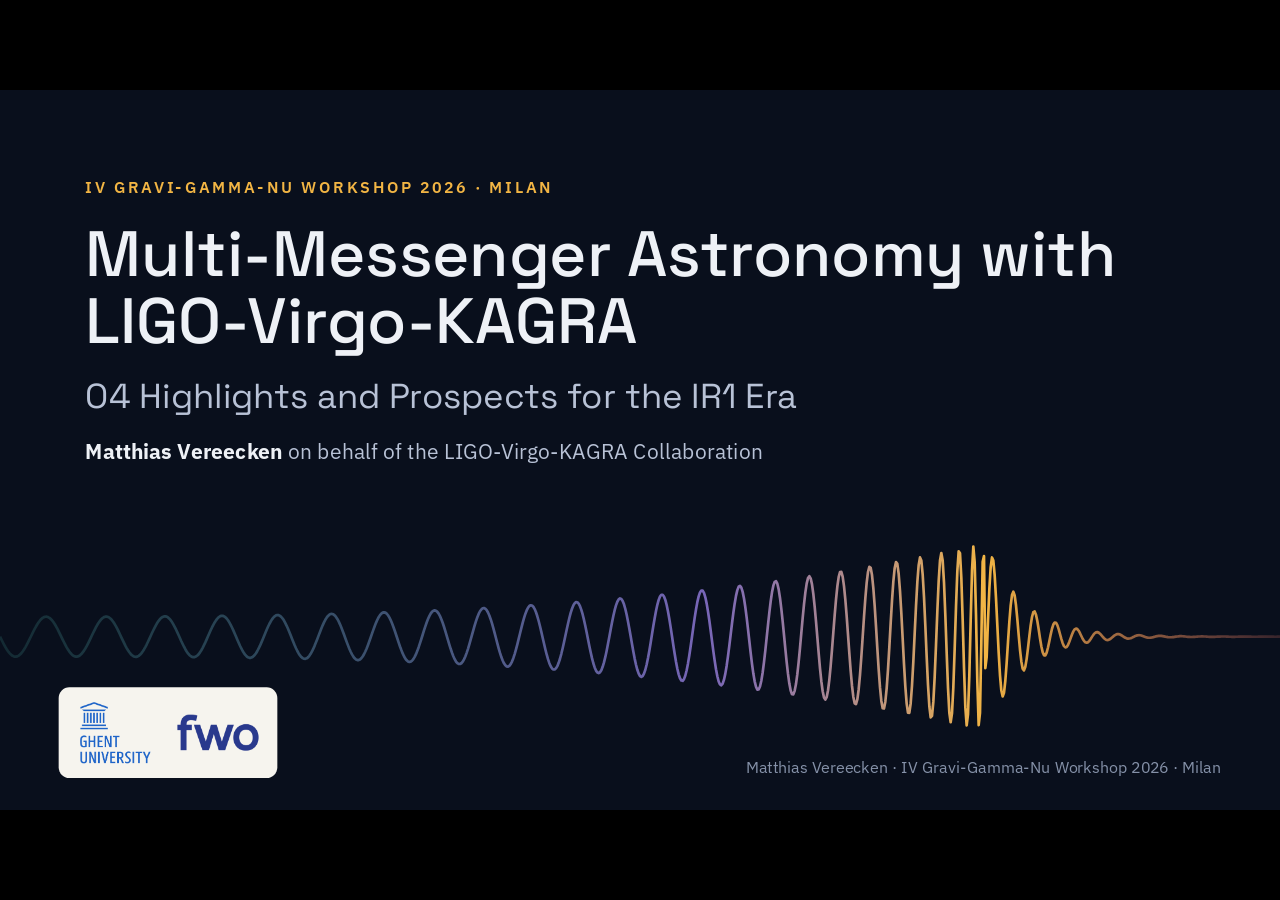
==== commit 2b007842: "Update gravigammanu export; recover sound when the browser blocks it Re-export from the slides deck " ====
--- a/2026/gravigammanu/index.html
+++ b/2026/gravigammanu/index.html
@@ -41,6 +41,7 @@
   #help kbd { display: inline-block; min-width: 28px; text-align: center; background: #16203A; border: 1px solid #2A3550; border-radius: 4px; padding: 1px 6px; margin-right: 6px; }
   #help td { padding: 4px 16px 4px 0; }
   #black { inset: 0; background: #000; display: none; z-index: 9; }
+  #soundhint { left: 50%; bottom: 28px; transform: translateX(-50%); font-size: 20px; background: rgba(9,15,28,.9); padding: 10px 22px; border-radius: 10px; border: 1px solid #4FC3B5; display: none; cursor: pointer; }
 
   @media print {
     @page { size: 1920px 1080px; margin: 0; }
@@ -53,7 +54,7 @@
 </head>
 <body>
 <div id="stage">
-<section class="slide" data-n="1" id="cover" data-transition="fade" style="background:#090F1C; color:#EEF1F6; font-family:'IBM Plex Sans', Arial, sans-serif; padding:128px 128px 160px; display:flex; flex-direction:column; gap:32px"><svg aria-label="" width="1920" height="360" viewBox="0 0 1920 360" xmlns="http://www.w3.org/2000/svg" style="position:absolute; left:0; top:640px; width:1920px; height:360px"><defs><linearGradient id="cover-g" x1="0" y1="0" x2="1920" y2="0" gradientUnits="userSpaceOnUse"><stop offset="0" stop-color="#4FC3B5" stop-opacity="0.15"/><stop offset="0.55" stop-color="#A78BFA" stop-opacity="0.7"/><stop offset="0.77" stop-color="#F2B544"/><stop offset="1" stop-color="#F07A6A" stop-opacity="0.2"/></linearGradient></defs><path d="M0,180.0 L2,184.0 L4,188.0 L6,191.8 L8,195.5 L10,198.8 L12,201.8 L14,204.4 L16,206.5 L18,208.2 L20,209.3 L22,209.9 L24,210.0 L26,209.5 L28,208.4 L30,206.8 L32,204.8 L34,202.2 L36,199.3 L38,196.0 L40,192.4 L42,188.5 L44,184.5 L46,180.5 L48,176.4 L50,172.3 L52,168.4 L54,164.8 L56,161.4 L58,158.3 L60,155.7 L62,153.5 L64,151.8 L66,150.7 L68,150.1 L70,150.0 L72,150.6 L74,151.7 L76,153.3 L78,155.4 L80,158.0 L82,161.0 L84,164.4 L86,168.1 L88,172.0 L90,176.1 L92,180.2 L94,184.4 L96,188.4 L98,192.3 L100,196.0 L102,199.4 L104,202.4 L106,204.9 L108,207.0 L110,208.6 L112,209.6 L114,210.0 L116,209.9 L118,209.2 L120,207.9 L122,206.1 L124,203.7 L126,200.9 L128,197.7 L130,194.2 L132,190.3 L134,186.3 L136,182.1 L138,177.9 L140,173.7 L142,169.7 L144,165.8 L146,162.2 L148,159.0 L150,156.2 L152,153.8 L154,152.0 L156,150.7 L158,150.0 L160,149.9 L162,150.4 L164,151.5 L166,153.1 L168,155.3 L170,158.0 L172,161.1 L174,164.6 L176,168.4 L178,172.5 L180,176.7 L182,181.0 L184,185.2 L186,189.4 L188,193.4 L190,197.1 L192,200.4 L194,203.4 L196,205.9 L198,207.9 L200,209.3 L202,210.1 L204,210.3 L206,209.9 L208,208.8 L210,207.2 L212,205.0 L214,202.3 L216,199.2 L218,195.6 L220,191.8 L222,187.6 L224,183.4 L226,179.0 L228,174.6 L230,170.4 L232,166.4 L234,162.6 L236,159.2 L238,156.2 L240,153.7 L242,151.7 L244,150.4 L246,149.6 L248,149.5 L250,150.0 L252,151.2 L254,153.0 L256,155.3 L258,158.1 L260,161.5 L262,165.2 L264,169.2 L266,173.5 L268,177.9 L270,182.3 L272,186.8 L274,191.0 L276,195.1 L278,198.8 L280,202.2 L282,205.1 L284,207.4 L286,209.2 L288,210.3 L290,210.8 L292,210.6 L294,209.8 L296,208.3 L298,206.3 L300,203.6 L302,200.4 L304,196.8 L306,192.8 L308,188.6 L310,184.1 L312,179.5 L314,175.0 L316,170.5 L318,166.2 L320,162.3 L322,158.7 L324,155.5 L326,152.9 L328,150.9 L330,149.5 L332,148.8 L334,148.8 L336,149.5 L338,150.8 L340,152.8 L342,155.4 L344,158.6 L346,162.2 L348,166.3 L350,170.6 L352,175.2 L354,179.9 L356,184.6 L358,189.2 L360,193.6 L362,197.7 L364,201.5 L366,204.7 L368,207.4 L370,209.5 L372,211.0 L374,211.7 L376,211.7 L378,211.0 L380,209.6 L382,207.5 L384,204.8 L386,201.5 L388,197.7 L390,193.5 L392,188.9 L394,184.2 L396,179.3 L398,174.5 L400,169.7 L402,165.2 L404,161.0 L406,157.3 L408,154.0 L410,151.4 L412,149.4 L414,148.1 L416,147.6 L418,147.8 L420,148.8 L422,150.5 L424,152.9 L426,155.9 L428,159.6 L430,163.7 L432,168.2 L434,173.0 L436,178.0 L438,183.0 L440,188.0 L442,192.9 L444,197.4 L446,201.5 L448,205.2 L450,208.2 L452,210.6 L454,212.2 L456,213.1 L458,213.2 L460,212.5 L462,211.0 L464,208.7 L466,205.8 L468,202.2 L470,198.0 L472,193.4 L474,188.5 L476,183.4 L478,178.1 L480,172.9 L482,167.8 L484,163.0 L486,158.6 L488,154.7 L490,151.4 L492,148.9 L494,147.0 L496,146.0 L498,145.9 L500,146.5 L502,148.0 L504,150.4 L506,153.4 L508,157.1 L510,161.5 L512,166.3 L514,171.4 L516,176.8 L518,182.3 L520,187.8 L522,193.1 L524,198.1 L526,202.6 L528,206.6 L530,209.9 L532,212.5 L534,214.2 L536,215.1 L538,215.1 L540,214.2 L542,212.4 L544,209.8 L546,206.4 L548,202.3 L550,197.6 L552,192.4 L554,186.9 L556,181.2 L558,175.4 L560,169.8 L562,164.3 L564,159.3 L566,154.7 L568,150.8 L570,147.7 L572,145.4 L574,144.0 L576,143.5 L578,144.0 L580,145.5 L582,147.9 L584,151.1 L586,155.1 L588,159.8 L590,165.1 L592,170.8 L594,176.7 L596,182.8 L598,188.9 L600,194.7 L602,200.1 L604,205.1 L606,209.4 L608,212.9 L610,215.5 L612,217.2 L614,217.9 L616,217.5 L618,216.1 L620,213.7 L622,210.4 L624,206.2 L626,201.3 L628,195.8 L630,189.8 L632,183.5 L634,177.1 L636,170.7 L638,164.6 L640,158.8 L642,153.6 L644,149.2 L646,145.5 L648,142.8 L650,141.2 L652,140.6 L654,141.1 L656,142.8 L658,145.5 L660,149.2 L662,153.8 L664,159.1 L666,165.1 L668,171.6 L670,178.3 L672,185.1 L674,191.8 L676,198.2 L678,204.1 L680,209.4 L682,213.8 L684,217.3 L686,219.7 L688,220.9 L690,221.0 L692,219.9 L694,217.6 L696,214.1 L698,209.7 L700,204.3 L702,198.3 L704,191.6 L706,184.5 L708,177.3 L710,170.1 L712,163.2 L714,156.7 L716,150.9 L718,145.9 L720,141.9 L722,139.1 L724,137.4 L726,137.1 L728,138.0 L730,140.2 L732,143.7 L734,148.2 L736,153.8 L738,160.2 L740,167.2 L742,174.7 L744,182.4 L746,190.1 L748,197.5 L750,204.4 L752,210.6 L754,215.8 L756,220.0 L758,223.0 L760,224.6 L762,224.9 L764,223.7 L766,221.2 L768,217.3 L770,212.3 L772,206.1 L774,199.1 L776,191.5 L778,183.4 L780,175.2 L782,167.1 L784,159.3 L786,152.2 L788,145.9 L790,140.7 L792,136.7 L794,134.0 L796,132.9 L798,133.3 L800,135.2 L802,138.6 L804,143.4 L806,149.4 L808,156.5 L810,164.4 L812,172.8 L814,181.6 L816,190.3 L818,198.8 L820,206.7 L822,213.8 L824,219.8 L826,224.4 L828,227.6 L830,229.3 L832,229.2 L834,227.5 L836,224.2 L838,219.3 L840,213.1 L842,205.7 L844,197.3 L846,188.3 L848,178.9 L850,169.6 L852,160.5 L854,152.0 L856,144.4 L858,138.1 L860,133.1 L862,129.8 L864,128.2 L866,128.4 L868,130.5 L870,134.3 L872,139.8 L874,146.7 L876,154.9 L878,164.0 L880,173.8 L882,183.9 L884,193.9 L886,203.4 L888,212.2 L890,219.9 L892,226.2 L894,230.9 L896,233.7 L898,234.6 L900,233.4 L902,230.3 L904,225.3 L906,218.6 L908,210.4 L910,201.0 L912,190.8 L914,180.0 L916,169.2 L918,158.7 L920,149.0 L922,140.3 L924,133.1 L926,127.6 L928,124.1 L930,122.7 L932,123.5 L934,126.5 L936,131.5 L938,138.5 L940,147.1 L942,157.1 L944,168.0 L946,179.5 L948,191.1 L950,202.4 L952,212.9 L954,222.1 L956,229.7 L958,235.4 L960,239.0 L962,240.2 L964,239.0 L966,235.4 L968,229.6 L970,221.7 L972,212.0 L974,201.0 L976,189.0 L978,176.5 L980,164.1 L982,152.3 L984,141.5 L986,132.2 L988,124.9 L990,119.8 L992,117.1 L994,117.1 L996,119.7 L998,124.9 L1000,132.5 L1002,142.2 L1004,153.5 L1006,166.1 L1008,179.4 L1010,192.8 L1012,205.7 L1014,217.7 L1016,228.1 L1018,236.5 L1020,242.4 L1022,245.7 L1024,246.2 L1026,243.7 L1028,238.3 L1030,230.4 L1032,220.1 L1034,207.9 L1036,194.4 L1038,180.1 L1040,165.7 L1042,151.9 L1044,139.2 L1046,128.2 L1048,119.6 L1050,113.6 L1052,110.7 L1054,111.0 L1056,114.4 L1058,121.0 L1060,130.4 L1062,142.2 L1064,155.8 L1066,170.8 L1068,186.2 L1070,201.6 L1072,216.0 L1074,228.8 L1076,239.4 L1078,247.2 L1080,251.7 L1082,252.9 L1084,250.4 L1086,244.5 L1088,235.4 L1090,223.5 L1092,209.2 L1094,193.4 L1096,176.8 L1098,160.3 L1100,144.5 L1102,130.5 L1104,118.8 L1106,110.2 L1108,105.0 L1110,103.7 L1112,106.3 L1114,112.8 L1116,122.8 L1118,135.9 L1120,151.4 L1122,168.6 L1124,186.5 L1126,204.2 L1128,220.8 L1130,235.4 L1132,247.0 L1134,255.2 L1136,259.4 L1138,259.2 L1140,254.8 L1142,246.1 L1144,233.8 L1146,218.3 L1148,200.6 L1150,181.5 L1152,162.2 L1154,143.8 L1156,127.2 L1158,113.5 L1160,103.5 L1162,97.8 L1164,96.8 L1166,100.6 L1168,109.1 L1170,121.9 L1172,138.2 L1174,157.1 L1176,177.5 L1178,198.3 L1180,218.2 L1182,235.9 L1184,250.4 L1186,260.8 L1188,266.3 L1190,266.5 L1192,261.3 L1194,251.1 L1196,236.2 L1198,217.8 L1200,196.7 L1202,174.4 L1204,152.2 L1206,131.7 L1208,114.0 L1210,100.5 L1212,92.1 L1214,89.3 L1216,92.5 L1218,101.6 L1220,116.0 L1222,134.8 L1224,156.9 L1226,180.8 L1228,204.8 L1230,227.4 L1232,246.8 L1234,261.9 L1236,271.3 L1238,274.4 L1240,270.8 L1242,260.7 L1244,244.7 L1246,223.8 L1248,199.6 L1250,173.7 L1252,148.0 L1254,124.4 L1256,104.8 L1258,90.6 L1260,83.0 L1262,82.8 L1264,90.0 L1266,104.2 L1268,124.5 L1270,149.3 L1272,176.8 L1274,204.8 L1276,231.1 L1278,253.6 L1280,270.4 L1282,279.9 L1284,281.2 L1286,274.2 L1288,259.2 L1290,237.4 L1292,210.5 L1294,180.7 L1296,150.5 L1298,122.5 L1300,99.3 L1302,83.0 L1304,75.2 L1306,76.7 L1308,87.6 L1310,107.1 L1312,133.6 L1314,164.6 L1316,197.5 L1318,229.0 L1320,256.2 L1322,276.4 L1324,287.3 L1326,287.8 L1328,277.6 L1330,257.5 L1332,229.3 L1334,195.7 L1336,160.1 L1338,126.2 L1340,97.5 L1342,77.3 L1344,68.0 L1346,70.8 L1348,85.6 L1350,111.2 L1352,144.8 L1354,182.8 L1356,221.1 L1358,254.9 L1360,280.4 L1362,294.1 L1364,294.2 L1366,280.2 L1368,253.6 L1370,217.4 L1372,175.9 L1374,134.4 L1376,98.3 L1378,72.7 L1380,61.1 L1382,65.8 L1384,86.4 L1386,120.5 L1388,163.7 L1390,209.9 L1392,252.3 L1394,284.4 L1396,301.0 L1398,298.9 L1400,277.9 L1402,240.7 L1404,192.9 L1406,142.2 L1408,97.1 L1410,65.8 L1412,54.5 L1414,65.9 L1416,98.8 L1418,147.8 L1420,204.0 L1422,256.4 L1424,294.1 L1426,308.4 L1428,295.1 L1430,255.9 L1432,198.4 L1434,135.4 L1436,81.9 L1438,52.0 L1440,54.9 L1442,91.8 L1444,154.4 L1446,226.1 L1448,285.7 L1450,313.1 L1452,296.6 L1454,238.5 L1456,156.7 L1458,81.4 L1460,44.9 L1462,68.2 L1464,147.1 L1466,247.2 L1468,312.8 L1470,294.4 L1472,188.8 L1474,67.6 L1476,59.2 L1478,227.2 L1480,210.7 L1482,156.0 L1484,108.8 L1486,75.8 L1488,61.2 L1490,65.8 L1492,87.6 L1494,122.1 L1496,163.0 L1498,203.7 L1500,237.9 L1502,260.8 L1504,269.7 L1506,264.2 L1508,246.1 L1510,219.2 L1512,188.2 L1514,158.0 L1516,133.4 L1518,117.6 L1520,112.5 L1522,118.2 L1524,132.9 L1526,153.8 L1528,177.3 L1530,199.6 L1532,217.2 L1534,228.0 L1536,230.6 L1538,225.2 L1540,213.3 L1542,197.1 L1544,179.5 L1546,163.1 L1548,150.5 L1550,143.3 L1552,142.2 L1554,147.0 L1556,156.6 L1558,169.0 L1560,182.3 L1562,194.3 L1564,203.2 L1566,208.0 L1568,208.1 L1570,203.9 L1572,196.3 L1574,186.8 L1576,176.9 L1578,168.1 L1580,161.8 L1582,158.7 L1584,159.1 L1586,162.7 L1588,168.7 L1590,176.0 L1592,183.4 L1594,189.8 L1596,194.2 L1598,196.1 L1600,195.4 L1602,192.4 L1604,187.7 L1606,182.2 L1608,176.7 L1610,172.1 L1612,169.0 L1614,167.8 L1616,168.6 L1618,171.1 L1620,174.8 L1622,179.0 L1624,183.1 L1626,186.4 L1628,188.5 L1630,189.1 L1632,188.3 L1634,186.3 L1636,183.5 L1638,180.3 L1640,177.3 L1642,174.9 L1644,173.5 L1646,173.2 L1648,173.9 L1650,175.5 L1652,177.7 L1654,180.1 L1656,182.3 L1658,184.0 L1660,185.0 L1662,185.1 L1664,184.4 L1666,183.1 L1668,181.4 L1670,179.6 L1672,178.0 L1674,176.8 L1676,176.2 L1678,176.2 L1680,176.8 L1682,177.8 L1684,179.1 L1686,180.5 L1688,181.6 L1690,182.5 L1692,182.9 L1694,182.8 L1696,182.3 L1698,181.5 L1700,180.5 L1702,179.5 L1704,178.7 L1706,178.1 L1708,177.8 L1710,177.9 L1712,178.3 L1714,179.0 L1716,179.7 L1718,180.5 L1720,181.1 L1722,181.5 L1724,181.6 L1726,181.5 L1728,181.2 L1730,180.7 L1732,180.1 L1734,179.6 L1736,179.1 L1738,178.8 L1740,178.8 L1742,178.9 L1744,179.2 L1746,179.5 L1748,180.0 L1750,180.4 L1752,180.7 L1754,180.9 L1756,180.9 L1758,180.8 L1760,180.6 L1762,180.3 L1764,180.0 L1766,179.7 L1768,179.5 L1770,179.3 L1772,179.3 L1774,179.4 L1776,179.6 L1778,179.8 L1780,180.1 L1782,180.3 L1784,180.4 L1786,180.5 L1788,180.5 L1790,180.4 L1792,180.3 L1794,180.1 L1796,179.9 L1798,179.8 L1800,179.7 L1802,179.6 L1804,179.6 L1806,179.7 L1808,179.8 L1810,179.9 L1812,180.1 L1814,180.2 L1816,180.3 L1818,180.3 L1820,180.3 L1822,180.2 L1824,180.1 L1826,180.0 L1828,179.9 L1830,179.9 L1832,179.8 L1834,179.8 L1836,179.8 L1838,179.8 L1840,179.9 L1842,180.0 L1844,180.1 L1846,180.1 L1848,180.2 L1850,180.2 L1852,180.2 L1854,180.1 L1856,180.1 L1858,180.0 L1860,179.9 L1862,179.9 L1864,179.9 L1866,179.9 L1868,179.9 L1870,179.9 L1872,180.0 L1874,180.0 L1876,180.0 L1878,180.1 L1880,180.1 L1882,180.1 L1884,180.1 L1886,180.1 L1888,180.0 L1890,180.0 L1892,180.0 L1894,179.9 L1896,179.9 L1898,179.9 L1900,179.9 L1902,180.0 L1904,180.0 L1906,180.0 L1908,180.0 L1910,180.0 L1912,180.1 L1914,180.1 L1916,180.0 L1918,180.0 L1920,180.0" fill="none" stroke="url(#cover-g)" stroke-width="4" stroke-linejoin="round"/></svg><p style="font-size:24px; font-weight:600; letter-spacing:4px; text-transform:uppercase; color:#F2B544">IV Gravi-Gamma-Nu Workshop 2026 · Milan</p><h1 style="font-family:'Space Grotesk', Arial, sans-serif; font-size:96px; font-weight:500; line-height:1.05; color:#EEF1F6; width:1600px">Multi-Messenger Astronomy with LIGO-Virgo-KAGRA</h1><p style="font-family:'Space Grotesk', Arial, sans-serif; font-size:52px; line-height:1.15; color:#B8C2D6">O4 Highlights and Prospects for the IR1 Era</p><p style="font-size:32px; line-height:1.3; color:#B8C2D6"><span style="color:#EEF1F6"><b>Matthias Vereecken</b></span> on behalf of the LIGO-Virgo-KAGRA Collaboration</p><p style="position:absolute; right:88px; bottom:48px; width:780px; font-family:'IBM Plex Sans', Arial, sans-serif; font-size:24px; line-height:1.3; color:#8591A8; text-align:right; white-space:nowrap">Matthias Vereecken · IV Gravi-Gamma-Nu Workshop 2026 · Milan</p></section>
+<section class="slide" data-n="1" id="cover" data-transition="fade" style="background:#090F1C; color:#EEF1F6; font-family:'IBM Plex Sans', Arial, sans-serif; padding:128px 128px 160px; display:flex; flex-direction:column; gap:32px"><svg aria-label="" width="1920" height="360" viewBox="0 0 1920 360" xmlns="http://www.w3.org/2000/svg" style="position:absolute; left:0; top:640px; width:1920px; height:360px"><defs><linearGradient id="cover-g" x1="0" y1="0" x2="1920" y2="0" gradientUnits="userSpaceOnUse"><stop offset="0" stop-color="#4FC3B5" stop-opacity="0.15"/><stop offset="0.55" stop-color="#A78BFA" stop-opacity="0.7"/><stop offset="0.77" stop-color="#F2B544"/><stop offset="1" stop-color="#F07A6A" stop-opacity="0.2"/></linearGradient></defs><path d="M0,180.0 L2,184.0 L4,188.0 L6,191.8 L8,195.5 L10,198.8 L12,201.8 L14,204.4 L16,206.5 L18,208.2 L20,209.3 L22,209.9 L24,210.0 L26,209.5 L28,208.4 L30,206.8 L32,204.8 L34,202.2 L36,199.3 L38,196.0 L40,192.4 L42,188.5 L44,184.5 L46,180.5 L48,176.4 L50,172.3 L52,168.4 L54,164.8 L56,161.4 L58,158.3 L60,155.7 L62,153.5 L64,151.8 L66,150.7 L68,150.1 L70,150.0 L72,150.6 L74,151.7 L76,153.3 L78,155.4 L80,158.0 L82,161.0 L84,164.4 L86,168.1 L88,172.0 L90,176.1 L92,180.2 L94,184.4 L96,188.4 L98,192.3 L100,196.0 L102,199.4 L104,202.4 L106,204.9 L108,207.0 L110,208.6 L112,209.6 L114,210.0 L116,209.9 L118,209.2 L120,207.9 L122,206.1 L124,203.7 L126,200.9 L128,197.7 L130,194.2 L132,190.3 L134,186.3 L136,182.1 L138,177.9 L140,173.7 L142,169.7 L144,165.8 L146,162.2 L148,159.0 L150,156.2 L152,153.8 L154,152.0 L156,150.7 L158,150.0 L160,149.9 L162,150.4 L164,151.5 L166,153.1 L168,155.3 L170,158.0 L172,161.1 L174,164.6 L176,168.4 L178,172.5 L180,176.7 L182,181.0 L184,185.2 L186,189.4 L188,193.4 L190,197.1 L192,200.4 L194,203.4 L196,205.9 L198,207.9 L200,209.3 L202,210.1 L204,210.3 L206,209.9 L208,208.8 L210,207.2 L212,205.0 L214,202.3 L216,199.2 L218,195.6 L220,191.8 L222,187.6 L224,183.4 L226,179.0 L228,174.6 L230,170.4 L232,166.4 L234,162.6 L236,159.2 L238,156.2 L240,153.7 L242,151.7 L244,150.4 L246,149.6 L248,149.5 L250,150.0 L252,151.2 L254,153.0 L256,155.3 L258,158.1 L260,161.5 L262,165.2 L264,169.2 L266,173.5 L268,177.9 L270,182.3 L272,186.8 L274,191.0 L276,195.1 L278,198.8 L280,202.2 L282,205.1 L284,207.4 L286,209.2 L288,210.3 L290,210.8 L292,210.6 L294,209.8 L296,208.3 L298,206.3 L300,203.6 L302,200.4 L304,196.8 L306,192.8 L308,188.6 L310,184.1 L312,179.5 L314,175.0 L316,170.5 L318,166.2 L320,162.3 L322,158.7 L324,155.5 L326,152.9 L328,150.9 L330,149.5 L332,148.8 L334,148.8 L336,149.5 L338,150.8 L340,152.8 L342,155.4 L344,158.6 L346,162.2 L348,166.3 L350,170.6 L352,175.2 L354,179.9 L356,184.6 L358,189.2 L360,193.6 L362,197.7 L364,201.5 L366,204.7 L368,207.4 L370,209.5 L372,211.0 L374,211.7 L376,211.7 L378,211.0 L380,209.6 L382,207.5 L384,204.8 L386,201.5 L388,197.7 L390,193.5 L392,188.9 L394,184.2 L396,179.3 L398,174.5 L400,169.7 L402,165.2 L404,161.0 L406,157.3 L408,154.0 L410,151.4 L412,149.4 L414,148.1 L416,147.6 L418,147.8 L420,148.8 L422,150.5 L424,152.9 L426,155.9 L428,159.6 L430,163.7 L432,168.2 L434,173.0 L436,178.0 L438,183.0 L440,188.0 L442,192.9 L444,197.4 L446,201.5 L448,205.2 L450,208.2 L452,210.6 L454,212.2 L456,213.1 L458,213.2 L460,212.5 L462,211.0 L464,208.7 L466,205.8 L468,202.2 L470,198.0 L472,193.4 L474,188.5 L476,183.4 L478,178.1 L480,172.9 L482,167.8 L484,163.0 L486,158.6 L488,154.7 L490,151.4 L492,148.9 L494,147.0 L496,146.0 L498,145.9 L500,146.5 L502,148.0 L504,150.4 L506,153.4 L508,157.1 L510,161.5 L512,166.3 L514,171.4 L516,176.8 L518,182.3 L520,187.8 L522,193.1 L524,198.1 L526,202.6 L528,206.6 L530,209.9 L532,212.5 L534,214.2 L536,215.1 L538,215.1 L540,214.2 L542,212.4 L544,209.8 L546,206.4 L548,202.3 L550,197.6 L552,192.4 L554,186.9 L556,181.2 L558,175.4 L560,169.8 L562,164.3 L564,159.3 L566,154.7 L568,150.8 L570,147.7 L572,145.4 L574,144.0 L576,143.5 L578,144.0 L580,145.5 L582,147.9 L584,151.1 L586,155.1 L588,159.8 L590,165.1 L592,170.8 L594,176.7 L596,182.8 L598,188.9 L600,194.7 L602,200.1 L604,205.1 L606,209.4 L608,212.9 L610,215.5 L612,217.2 L614,217.9 L616,217.5 L618,216.1 L620,213.7 L622,210.4 L624,206.2 L626,201.3 L628,195.8 L630,189.8 L632,183.5 L634,177.1 L636,170.7 L638,164.6 L640,158.8 L642,153.6 L644,149.2 L646,145.5 L648,142.8 L650,141.2 L652,140.6 L654,141.1 L656,142.8 L658,145.5 L660,149.2 L662,153.8 L664,159.1 L666,165.1 L668,171.6 L670,178.3 L672,185.1 L674,191.8 L676,198.2 L678,204.1 L680,209.4 L682,213.8 L684,217.3 L686,219.7 L688,220.9 L690,221.0 L692,219.9 L694,217.6 L696,214.1 L698,209.7 L700,204.3 L702,198.3 L704,191.6 L706,184.5 L708,177.3 L710,170.1 L712,163.2 L714,156.7 L716,150.9 L718,145.9 L720,141.9 L722,139.1 L724,137.4 L726,137.1 L728,138.0 L730,140.2 L732,143.7 L734,148.2 L736,153.8 L738,160.2 L740,167.2 L742,174.7 L744,182.4 L746,190.1 L748,197.5 L750,204.4 L752,210.6 L754,215.8 L756,220.0 L758,223.0 L760,224.6 L762,224.9 L764,223.7 L766,221.2 L768,217.3 L770,212.3 L772,206.1 L774,199.1 L776,191.5 L778,183.4 L780,175.2 L782,167.1 L784,159.3 L786,152.2 L788,145.9 L790,140.7 L792,136.7 L794,134.0 L796,132.9 L798,133.3 L800,135.2 L802,138.6 L804,143.4 L806,149.4 L808,156.5 L810,164.4 L812,172.8 L814,181.6 L816,190.3 L818,198.8 L820,206.7 L822,213.8 L824,219.8 L826,224.4 L828,227.6 L830,229.3 L832,229.2 L834,227.5 L836,224.2 L838,219.3 L840,213.1 L842,205.7 L844,197.3 L846,188.3 L848,178.9 L850,169.6 L852,160.5 L854,152.0 L856,144.4 L858,138.1 L860,133.1 L862,129.8 L864,128.2 L866,128.4 L868,130.5 L870,134.3 L872,139.8 L874,146.7 L876,154.9 L878,164.0 L880,173.8 L882,183.9 L884,193.9 L886,203.4 L888,212.2 L890,219.9 L892,226.2 L894,230.9 L896,233.7 L898,234.6 L900,233.4 L902,230.3 L904,225.3 L906,218.6 L908,210.4 L910,201.0 L912,190.8 L914,180.0 L916,169.2 L918,158.7 L920,149.0 L922,140.3 L924,133.1 L926,127.6 L928,124.1 L930,122.7 L932,123.5 L934,126.5 L936,131.5 L938,138.5 L940,147.1 L942,157.1 L944,168.0 L946,179.5 L948,191.1 L950,202.4 L952,212.9 L954,222.1 L956,229.7 L958,235.4 L960,239.0 L962,240.2 L964,239.0 L966,235.4 L968,229.6 L970,221.7 L972,212.0 L974,201.0 L976,189.0 L978,176.5 L980,164.1 L982,152.3 L984,141.5 L986,132.2 L988,124.9 L990,119.8 L992,117.1 L994,117.1 L996,119.7 L998,124.9 L1000,132.5 L1002,142.2 L1004,153.5 L1006,166.1 L1008,179.4 L1010,192.8 L1012,205.7 L1014,217.7 L1016,228.1 L1018,236.5 L1020,242.4 L1022,245.7 L1024,246.2 L1026,243.7 L1028,238.3 L1030,230.4 L1032,220.1 L1034,207.9 L1036,194.4 L1038,180.1 L1040,165.7 L1042,151.9 L1044,139.2 L1046,128.2 L1048,119.6 L1050,113.6 L1052,110.7 L1054,111.0 L1056,114.4 L1058,121.0 L1060,130.4 L1062,142.2 L1064,155.8 L1066,170.8 L1068,186.2 L1070,201.6 L1072,216.0 L1074,228.8 L1076,239.4 L1078,247.2 L1080,251.7 L1082,252.9 L1084,250.4 L1086,244.5 L1088,235.4 L1090,223.5 L1092,209.2 L1094,193.4 L1096,176.8 L1098,160.3 L1100,144.5 L1102,130.5 L1104,118.8 L1106,110.2 L1108,105.0 L1110,103.7 L1112,106.3 L1114,112.8 L1116,122.8 L1118,135.9 L1120,151.4 L1122,168.6 L1124,186.5 L1126,204.2 L1128,220.8 L1130,235.4 L1132,247.0 L1134,255.2 L1136,259.4 L1138,259.2 L1140,254.8 L1142,246.1 L1144,233.8 L1146,218.3 L1148,200.6 L1150,181.5 L1152,162.2 L1154,143.8 L1156,127.2 L1158,113.5 L1160,103.5 L1162,97.8 L1164,96.8 L1166,100.6 L1168,109.1 L1170,121.9 L1172,138.2 L1174,157.1 L1176,177.5 L1178,198.3 L1180,218.2 L1182,235.9 L1184,250.4 L1186,260.8 L1188,266.3 L1190,266.5 L1192,261.3 L1194,251.1 L1196,236.2 L1198,217.8 L1200,196.7 L1202,174.4 L1204,152.2 L1206,131.7 L1208,114.0 L1210,100.5 L1212,92.1 L1214,89.3 L1216,92.5 L1218,101.6 L1220,116.0 L1222,134.8 L1224,156.9 L1226,180.8 L1228,204.8 L1230,227.4 L1232,246.8 L1234,261.9 L1236,271.3 L1238,274.4 L1240,270.8 L1242,260.7 L1244,244.7 L1246,223.8 L1248,199.6 L1250,173.7 L1252,148.0 L1254,124.4 L1256,104.8 L1258,90.6 L1260,83.0 L1262,82.8 L1264,90.0 L1266,104.2 L1268,124.5 L1270,149.3 L1272,176.8 L1274,204.8 L1276,231.1 L1278,253.6 L1280,270.4 L1282,279.9 L1284,281.2 L1286,274.2 L1288,259.2 L1290,237.4 L1292,210.5 L1294,180.7 L1296,150.5 L1298,122.5 L1300,99.3 L1302,83.0 L1304,75.2 L1306,76.7 L1308,87.6 L1310,107.1 L1312,133.6 L1314,164.6 L1316,197.5 L1318,229.0 L1320,256.2 L1322,276.4 L1324,287.3 L1326,287.8 L1328,277.6 L1330,257.5 L1332,229.3 L1334,195.7 L1336,160.1 L1338,126.2 L1340,97.5 L1342,77.3 L1344,68.0 L1346,70.8 L1348,85.6 L1350,111.2 L1352,144.8 L1354,182.8 L1356,221.1 L1358,254.9 L1360,280.4 L1362,294.1 L1364,294.2 L1366,280.2 L1368,253.6 L1370,217.4 L1372,175.9 L1374,134.4 L1376,98.3 L1378,72.7 L1380,61.1 L1382,65.8 L1384,86.4 L1386,120.5 L1388,163.7 L1390,209.9 L1392,252.3 L1394,284.4 L1396,301.0 L1398,298.9 L1400,277.9 L1402,240.7 L1404,192.9 L1406,142.2 L1408,97.1 L1410,65.8 L1412,54.5 L1414,65.9 L1416,98.8 L1418,147.8 L1420,204.0 L1422,256.4 L1424,294.1 L1426,308.4 L1428,295.1 L1430,255.9 L1432,198.4 L1434,135.4 L1436,81.9 L1438,52.0 L1440,54.9 L1442,91.8 L1444,154.4 L1446,226.1 L1448,285.7 L1450,313.1 L1452,296.6 L1454,238.5 L1456,156.7 L1458,81.4 L1460,44.9 L1462,68.2 L1464,147.1 L1466,247.2 L1468,312.8 L1470,294.4 L1472,188.8 L1474,67.6 L1476,59.2 L1478,227.2 L1480,210.7 L1482,156.0 L1484,108.8 L1486,75.8 L1488,61.2 L1490,65.8 L1492,87.6 L1494,122.1 L1496,163.0 L1498,203.7 L1500,237.9 L1502,260.8 L1504,269.7 L1506,264.2 L1508,246.1 L1510,219.2 L1512,188.2 L1514,158.0 L1516,133.4 L1518,117.6 L1520,112.5 L1522,118.2 L1524,132.9 L1526,153.8 L1528,177.3 L1530,199.6 L1532,217.2 L1534,228.0 L1536,230.6 L1538,225.2 L1540,213.3 L1542,197.1 L1544,179.5 L1546,163.1 L1548,150.5 L1550,143.3 L1552,142.2 L1554,147.0 L1556,156.6 L1558,169.0 L1560,182.3 L1562,194.3 L1564,203.2 L1566,208.0 L1568,208.1 L1570,203.9 L1572,196.3 L1574,186.8 L1576,176.9 L1578,168.1 L1580,161.8 L1582,158.7 L1584,159.1 L1586,162.7 L1588,168.7 L1590,176.0 L1592,183.4 L1594,189.8 L1596,194.2 L1598,196.1 L1600,195.4 L1602,192.4 L1604,187.7 L1606,182.2 L1608,176.7 L1610,172.1 L1612,169.0 L1614,167.8 L1616,168.6 L1618,171.1 L1620,174.8 L1622,179.0 L1624,183.1 L1626,186.4 L1628,188.5 L1630,189.1 L1632,188.3 L1634,186.3 L1636,183.5 L1638,180.3 L1640,177.3 L1642,174.9 L1644,173.5 L1646,173.2 L1648,173.9 L1650,175.5 L1652,177.7 L1654,180.1 L1656,182.3 L1658,184.0 L1660,185.0 L1662,185.1 L1664,184.4 L1666,183.1 L1668,181.4 L1670,179.6 L1672,178.0 L1674,176.8 L1676,176.2 L1678,176.2 L1680,176.8 L1682,177.8 L1684,179.1 L1686,180.5 L1688,181.6 L1690,182.5 L1692,182.9 L1694,182.8 L1696,182.3 L1698,181.5 L1700,180.5 L1702,179.5 L1704,178.7 L1706,178.1 L1708,177.8 L1710,177.9 L1712,178.3 L1714,179.0 L1716,179.7 L1718,180.5 L1720,181.1 L1722,181.5 L1724,181.6 L1726,181.5 L1728,181.2 L1730,180.7 L1732,180.1 L1734,179.6 L1736,179.1 L1738,178.8 L1740,178.8 L1742,178.9 L1744,179.2 L1746,179.5 L1748,180.0 L1750,180.4 L1752,180.7 L1754,180.9 L1756,180.9 L1758,180.8 L1760,180.6 L1762,180.3 L1764,180.0 L1766,179.7 L1768,179.5 L1770,179.3 L1772,179.3 L1774,179.4 L1776,179.6 L1778,179.8 L1780,180.1 L1782,180.3 L1784,180.4 L1786,180.5 L1788,180.5 L1790,180.4 L1792,180.3 L1794,180.1 L1796,179.9 L1798,179.8 L1800,179.7 L1802,179.6 L1804,179.6 L1806,179.7 L1808,179.8 L1810,179.9 L1812,180.1 L1814,180.2 L1816,180.3 L1818,180.3 L1820,180.3 L1822,180.2 L1824,180.1 L1826,180.0 L1828,179.9 L1830,179.9 L1832,179.8 L1834,179.8 L1836,179.8 L1838,179.8 L1840,179.9 L1842,180.0 L1844,180.1 L1846,180.1 L1848,180.2 L1850,180.2 L1852,180.2 L1854,180.1 L1856,180.1 L1858,180.0 L1860,179.9 L1862,179.9 L1864,179.9 L1866,179.9 L1868,179.9 L1870,179.9 L1872,180.0 L1874,180.0 L1876,180.0 L1878,180.1 L1880,180.1 L1882,180.1 L1884,180.1 L1886,180.1 L1888,180.0 L1890,180.0 L1892,180.0 L1894,179.9 L1896,179.9 L1898,179.9 L1900,179.9 L1902,180.0 L1904,180.0 L1906,180.0 L1908,180.0 L1910,180.0 L1912,180.1 L1914,180.1 L1916,180.0 L1918,180.0 L1920,180.0" fill="none" stroke="url(#cover-g)" stroke-width="4" stroke-linejoin="round"/></svg><p style="font-size:24px; font-weight:600; letter-spacing:4px; text-transform:uppercase; color:#F2B544">IV Gravi-Gamma-Nu Workshop 2026 · Milan</p><h1 style="font-family:'Space Grotesk', Arial, sans-serif; font-size:96px; font-weight:500; line-height:1.05; color:#EEF1F6; width:1600px">Multi-Messenger Astronomy with LIGO-Virgo-KAGRA</h1><p style="font-family:'Space Grotesk', Arial, sans-serif; font-size:52px; line-height:1.15; color:#B8C2D6">O4 Highlights and Prospects for the IR1 Era</p><p style="font-size:32px; line-height:1.3; color:#B8C2D6"><span style="color:#EEF1F6"><b>Matthias Vereecken</b></span> on behalf of the LIGO-Virgo-KAGRA Collaboration</p><div style="position:absolute; left:88px; bottom:48px; display:flex; flex-direction:row; align-items:center; gap:36px; padding:18px 28px; background:#F6F4EE; border-radius:16px"><img src="assets/16e89ce5eca51643581daba25642f5ce.png" alt="Ghent University logo" style="width:114px; height:100px; object-fit:contain"><img src="assets/b739869aa3154aca5b2cbb747a08516c.png" alt="FWO (Research Foundation – Flanders) logo" style="width:122px; height:55px; object-fit:contain"></div><p style="position:absolute; right:88px; bottom:48px; width:780px; font-family:'IBM Plex Sans', Arial, sans-serif; font-size:24px; line-height:1.3; color:#8591A8; text-align:right; white-space:nowrap">Matthias Vereecken · IV Gravi-Gamma-Nu Workshop 2026 · Milan</p></section>
 <section class="slide" data-n="2" id="f841419a" style="background:#090f1c">
   <img src="assets/5533f3ef0fe13cb56c12838591c8dc52.webp" alt="mmrubin.png" id="990913fb" style="position:absolute; top:calc(50% - 0.01px); left:calc(50% - 0.01px); width:1919.97px; height:1079.98px; transform:translate(-50%, -50%)">
   <p style="position:absolute; right:48px; bottom:40px; width:820px; white-space:nowrap; font-size:24px; line-height:1.3; color:#EEF1F6; text-align:right; background:rgba(9,15,28,0.6); padding:8px 16px; border-radius:8px">Credit: RubinObs/NOIRLab/SLAC/NSF/DOE/AURA/P. Marenfeld</p>
@@ -591,6 +592,7 @@
 <div id="notes" class="ui"></div>
 <div id="toc" class="ui"></div>
 <div id="black" class="ui"></div>
+<div id="soundhint" class="ui">🔇 The browser blocked sound. Click to play with sound.</div>
 <div id="help" class="ui">
   <h2 style="margin-top:0">Keyboard shortcuts</h2>
   <table>
@@ -609,7 +611,7 @@
   <p style="color:#8591A8">Videos start when their slide opens; click a video to pause or play it. To make a PDF: open the browser's Print dialog (Ctrl/Cmd+P), save as PDF — each slide becomes one page.</p>
 </div>
 <script>
-const DATA = {"notes": ["Title slide. The waveform is a schematic inspiral–merger–ringdown chirp.", "", "Section opener, merged with the O4b candidates slide. Section: 390 compact binaries: populations, the Hubble constant, tests of GR, and joint neutrino searches. Figure: cumulative detections and candidates vs time, O1 through O4c (LIGO-G2302098). O1–O4b: 390 confirmed GWTC detections (3 + 8 + 44 + 35 + 139 + 161). O4c adds 68 significant low-latency public alerts that were not retracted, for 458 in total; O4c counts will change when its catalog is released. O4a/O4b include short pre-run engineering stretches (2 and 5 events), which is why those periods look slightly longer. Moved from slide: SNR > 75 GW250114_082203, loudest to date 161 new events from the second half of O4 Posteriors for masses, spins, distance, sky position. Detail to say out loud: 161 new compact binary candidates from the second half of O4. Exceptional events include GW250114_082203, the loudest to date with SNR > 75. Posteriors for masses, mass ratios, spins, redshifts and sky locations for every event. Key figure (from your notes): Figure 1 / Table 1 (primary mass vs redshift for GWTC-5.0 candidates). Reference: A. G. Abac et al. (LIGO-Virgo-KAGRA Collaboration), \"GWTC-5.0: Observations from the Second Part of the Fourth LIGO-Virgo-KAGRA Observing Run and Updates to the Gravitational-Wave Transient Catalog\", arXiv:2605.27225 (2026). https://arxiv.org/abs/2605.27225", "Full-screen animation (15 s): the gravitational-wave transient sky from GWTC-5.0. One sky map per observing run (O1, O2, O3a, O3b + O3GK, O4a, O4b), all starting on day 1 of their run; 1 s of video is 30 days. Detections pop up as binary black holes, neutron star–black holes and binary neutron stars, with the detector ranges (BNS range, Mpc) shown under each map. Play the movie; it plays silent in the deck.", "Figure: Merger rate vs m₁ and q. Spin figure moved to the backup slide. Moved from slide: 267 binary black holes in the population fit Peak at 10 M⊙ , slope change near 35 M⊙ , tail past 80 M⊙ A subpopulation with fast, misaligned spins Hints of hierarchical mergers in dense clusters. Detail to say out loud: Hierarchical Bayesian analysis of 267 binary black holes. The mass spectrum peaks at 10 M⊙, changes slope near 35 M⊙ and has a tail past 80 M⊙. A subpopulation of rapidly spinning, misaligned black holes hints at hierarchical mergers in dense clusters. Key figure (from your notes): Figure 1 (primary mass function and spin magnitude/tilt distributions). Reference: A. G. Abac et al. (LIGO-Virgo-KAGRA Collaboration), \"GWTC-5.0: Population Properties of Merging Compact Binaries\", arXiv:2605.27226 (2026). https://arxiv.org/abs/2605.27226", "From the GWTC-5.0 populations paper. Left: the BBH merger-rate density as a function of redshift; the dashed blue lines show the redshift evolution of the star-formation rate (arbitrary normalisation). Right: the inferred redshift spectral index κ_z, assuming p(z) ∝ (1 + z)^κ_z. The data are currently consistent with a simple power law and with the star-formation-rate evolution. Reference: A. G. Abac et al. (LIGO-Virgo-KAGRA Collaboration), \"GWTC-5.0: Population Properties of Merging Compact Binaries\", arXiv:2605.27226 (2026).", "Section opener, with the GW170817 + GRB 170817A animation and key numbers. Animation: the LIGO chirp sweeps up to the merger at t = 0, and about 1.7 s later Fermi-GBM sees the gamma-ray burst (plays silent). Detail to say out loud: binary neutron star mergers are shown to be progenitors of short gamma-ray bursts. The gamma-ray pulse seen by Fermi-GBM and INTEGRAL arrived 1.74 s after the merger. The speed of gravity matches light to |v_GW − c|/c ≲ 10⁻¹⁵, with strict bounds on Lorentz-invariance violation. Reference: B. P. Abbott et al., ApJL 848, L13 (2017), arXiv:1710.05834.", "Moved from slide: GRB : jet, prompt γ-rays in 0.1–1 s Kilonova : r-process ejecta glow, optical/IR over ~days Afterglow : jet and ejecta hit the ISM, X-ray/radio for months. A neutron star merger produces several electromagnetic counterparts on different timescales. The relativistic jet produces the prompt gamma-ray burst (about 0.1–1 s). The merger ejecta (tidal tails and disk winds, moving at 0.1–0.3 c) are heated by the radioactive decay of freshly made r-process nuclei and glow as a kilonova in the optical and infrared over about a day to a week. When the jet and later the ejecta sweep up the interstellar medium they produce afterglows: optical over hours to days, radio over weeks to months. How much of each we see depends on the viewing angle θ_obs relative to the jet opening angle θ_j. Diagram: Metzger, Living Reviews in Relativity (2020), https://link.springer.com/article/10.1007/s41114-019-0024-0. Animation: NASA Fermi, https://fermi.gsfc.nasa.gov/fermi10/fridays/08172018.html", "Section opener: neutrino follow-up. Moved from slide: Isotropic diffuse flux: most sources still unknown Most energetic events scatter all over the sky Blue: Earth absorption at the highest energies First source: blazar TXS 0506+056 (2017). Arrival directions of IceCube's most energetic neutrino events in Galactic coordinates. The astrophysical flux is consistent with isotropy: no single dominant source, and the Galactic plane does not stand out. The blue shading marks where Earth absorption suppresses the highest-energy neutrinos. The star marks TXS 0506+056, the flaring blazar associated with IceCube-170922A in 2017, the first identified high-energy neutrino source. Point for the talk: transient multi-messenger searches (like GW + neutrino) are one way to find the sources. Figure: arXiv:1903.04334.", "Figure: GRB stacking limits (2011–2018) vs the measured diffuse flux. The \"BOAT\": IceCube limits from MeV to PeV vs Fermi and HAWC. GRBs were long a favourite candidate for high-energy neutrinos, but IceCube finds no correlation. Four analyses of GRBs from May 2011 to October 2018, with time windows up to ±14 days, limit prompt neutrino emission to ≲1% of the diffuse flux, and extended emission (up to 10,000 s) to 24%. GRB 221009A, the brightest GRB seen by Fermi-GBM and the first above 10 TeV, gave no neutrinos from MeV to PeV, setting stringent limits. This motivates looking at other transients, such as mergers with GW counterparts. Sources: arXiv:2205.11410 and arXiv:2302.05459. Right (merged from the GW170817 neutrino slide): ANTARES, IceCube and Pierre Auger searched for high-energy neutrinos in a ±500 s window and over 14 days after GW170817. No coincident neutrinos, giving strict upper limits on high-energy hadronic emission, consistent with a relativistic jet viewed well off-axis (θ_obs ≳ 20°). A. Albert et al., ApJL 850, L35 (2017), arXiv:1710.05839.", "LLAMA (Low-Latency Algorithm for Multi-messenger Astrophysics) looks for IceCube neutrinos coincident in time and direction with GW candidates, including low-significance (sub-threshold) ones. Cartoon: celebrating the joint LVK–IceCube papers. Figure: Neutrinos over a GW skymap (left); 90% GW+neutrino rate limits vs total E_ν (right). Moved from slide: 0 significant joint neutrino–GW sources IceCube vs O3 candidates, including sub-threshold events Limits on joint rate densities and hadronic energy. Detail to say out loud: Searched for spatial and temporal coincidences between IceCube neutrinos and O3 GW candidates, including sub-threshold events. No statistically significant joint neutrino–GW source. Upper limits on joint rate densities and hadronic energy emission from compact binaries. Key figure (from your notes): Figure 1 / Table 1 (coincident event skymaps and rate density limits). Reference: R. Abbasi et al. (IceCube & LIGO-Virgo-KAGRA Collaborations), \"Deep Search for Joint Sources of Gravitational Waves and High-energy Neutrinos with IceCube during the Third Observing Run of LIGO and Virgo\", Astrophys. J. 1003, 41 (2026), arXiv:2601.07595. https://arxiv.org/abs/2601.07595", "Figure: 90% upper limits on isotropic ν_μ + ν̄_μ energy vs luminosity distance, with the IceCube sensitivity band. Moved from slide: 1,030 alerts: 85 significant + 945 low-significance Neutrino search within ±500 s of each merger Automated notices speed up the response No emission found: limits on flux and energy. Detail to say out loud: IceCube searched for neutrinos within ±500 s of 85 significant and 945 low-significance O4a alerts, including the preceding engineering run. Automated pipelines now send notices, speeding up the real-time response. Two NSBH mergers and one event with a possible sub-threshold γ-ray counterpart got a two-week search. No significant emission from any event: upper limits on neutrino flux and isotropic energy for nearly twice as many sources as all previous runs combined. IceCube Collaboration, real-time searches for high-energy neutrinos coincident with LVK alerts in O4a (arXiv:2606.13762). Two methods: an unbinned maximum likelihood (UML) analysis on significant alerts, and the Bayesian LLAMA analysis with astrophysical priors on significant and low-significance alerts. Prompt window ±500 s around merger; long-duration search up to two weeks after merger for two NSBH candidates and one low-significance event with a possible sub-threshold gamma-ray counterpart. No significant emission found; upper limits on time-integrated flux and isotropic-equivalent neutrino energy for each event. Bullets are drawn from the abstract and the IceCube news release; check the numbers against the paper. Reference: R. Abbasi et al. (IceCube Collaboration), \"IceCube Real-time Searches for High-energy Neutrinos Coincident with LIGO/Virgo/KAGRA Gravitational-Wave Alerts in O4a\", arXiv:2606.13762 (2026). https://arxiv.org/abs/2606.13762", "", "Section opener: targeted searches. Summary of the transients that trigger targeted GW searches. Short GRBs from binary neutron star mergers (confirmed by GW170817), long GRBs from collapsars, kilonovae from r-process ejecta, magnetar bursts and starquakes, fast radio bursts, and high-energy neutrino alerts from IceCube. So far only GW170817 has a confirmed counterpart; the rest give upper limits that are now reaching astrophysically interesting levels. FRB tile: schematic dispersion sweep, the millisecond pulse arrives later at lower radio frequencies (delay proportional to 1/f²). In April 2020 the Galactic magnetar SGR 1935+2154 produced an FRB-like burst (FRB 200428), linking FRBs to magnetars.", "Targeted searches in O3–O4; silence sets limits. Moved from slide: Use an external trigger to tell us when and where to look More sensitive than all-sky searches (~20%) We know a multi-messenger source is there. Targeted (externally triggered) searches use the time and sky position of an electromagnetic or neutrino trigger. Knowing when and where lets us search a short time window and one sky patch, which lowers the background and makes the search roughly 20% more sensitive than an all-sky search. We also know that a multi-messenger source is there. The detectors' data are combined coherently: for a known sky position, the time delays and antenna responses of each detector are fixed, so the signal adds up in phase in the network. Triggers: gamma-ray bursts, kilonovae, magnetars, fast radio bursts and high-energy neutrinos.", "Two complementary targeted pipelines. PyGRB is a coherent matched-filter search for binary neutron star and neutron star–black hole signals, in a short window of −5 to +1 s around the GRB trigger (Harry & Fairhurst, arXiv:1012.4939; Williamson et al., arXiv:1410.6042). X-pipeline is an unmodelled coherent burst search in a ±500 s window, sensitive to generic burst-like signals as well as BNS/NSBH mergers (Sutton et al., arXiv:0908.3665; Was et al., arXiv:1201.5599). Left figure: matched filtering animation, a template is slid over the data and the SNR peaks where it matches. Right figure: time-frequency map, an unmodelled search looks for excess power such as this chirp track without assuming its shape.", "Numbers: 17 GRBs analysed with the modeled (BNS/NSBH) search, 86 with the generic transient (unmodeled) search. Top figure: modeled-search exclusion distances; bottom figure: generic-search exclusion distances for ADI-A and CSG-150Hz waveforms. Merged GRB background and O3b GRB search. Background: Moved from slide: Two progenitors, one engine : a black hole launching a relativistic jet. Two routes to a gamma-ray burst. Binary neutron star mergers produce short GRBs (typically under about 2 seconds); the collapse of a massive, rapidly rotating star (a collapsar) produces long GRBs. Both are thought to end in the same engine: a black hole (or magnetar) with an accretion disk that launches a relativistic jet, whose internal shocks emit the gamma rays. GW170817 / GRB 170817A confirmed the neutron-star-merger channel. Animations: NASA's Goddard Space Flight Center. O3b search: Figure: Cumulative 90% exclusion distances for BNS and generic-spin NSBH. Moved from slide: 108 Fermi and Swift GRBs followed up Modeled (BNS/NSBH) + unmodeled searches No significant GW counterpart Median BNS exclusion distance ~100–200 Mpc. Detail to say out loud: 108 Fermi and Swift GRBs targeted with modeled (BNS/NSBH) and unmodeled burst searches. No significant GW counterpart identified. 90% exclusion distances D₉₀ per GRB (median BNS ~100–200 Mpc) refine local short-GRB rate bounds. Key figure (from your notes): Figure 1 / Table 2 (exclusion distance cumulative distributions). Reference: R. Abbott et al. (LIGO-Virgo-KAGRA Collaboration), \"Search for Gravitational Waves Associated with Gamma-Ray Bursts Detected by Fermi and Swift during the LIGO–Virgo Run O3b\", Astrophys. J. 928, 186 (2022), arXiv:2111.03608. https://arxiv.org/abs/2111.03608", "Figure: Per-FRB exclusion distances compared with FRB luminosity distances. Moved from slide: 22 nearby FRBs with exclusion distances CHIME/FRB bursts during O3a Compact binary + unmodeled burst searches Rules out nearby mergers as the source for several FRBs. Sketch: schematic FRB dynamic spectrum (radio frequency vs time), before dedispersion; published plots usually show it dedispersed, as a vertical line; the pulse arrives later at lower radio frequency, with delay proportional to 1/f² and set by the dispersion measure, which is also how the FRB distance is estimated. Detail to say out loud: Targeted search for GW transients coincident with CHIME fast radio bursts during O3a. Modeled compact-binary and unmodeled burst searches across dozens of FRBs. Upper limits on the GW energy emitted during radio bursts. Key figure (from your notes): Figure 1 / Table 1 (GW energy limits vs dispersion-measure distance). Reference: R. Abbott et al. (LIGO-Virgo-KAGRA & CHIME/FRB Collaborations), \"Search for Gravitational Waves Associated with Fast Radio Bursts Detected by CHIME/FRB during the LIGO–Virgo Observing Run O3a\", Astrophys. J. 955, 155 (2023), arXiv:2203.12038. https://arxiv.org/abs/2203.12038", "Figure: Detector noise and h_rss upper limits for magnetar burst waveforms. Moved from slide: 16 flares from two Galactic magnetars SGR 1935+2154 and Swift J1818.0−1607 E_GW ≲ 10⁴³–10⁴⁶ erg Constrains E_GW / E_EM in starquakes. Detail to say out loud: Data around 16 flares from SGR 1935+2154 and Swift J1818.0−1607. No associated GWs: the tightest bounds to date on isotropic GW energy, ~10⁴³–10⁴⁶ erg. Constrains the ratio of GW to electromagnetic energy in magnetar starquakes. Key figure (from your notes): Figure 1 / Table 2 (energy upper limits vs flare frequency) against starquake models. Reference: R. Abbott et al. (LIGO-Virgo-KAGRA Collaboration), \"Search for Gravitational-wave Transients Associated with Magnetar Bursts in Advanced LIGO and Advanced Virgo Data from the Third Observing Run\", Astrophys. J. 966, 137 (2024), arXiv:2210.10931. https://arxiv.org/abs/2210.10931", "Top right: MeerKAT radio image of the supernova remnant G57.2+0.8 hosting SGR 1935+2154 (star; arXiv:2103.06052). Bottom right: CHIME/FRB detection of two millisecond radio bursts from SGR 1935+2154 on 28 April 2020 (CHIME/FRB Collaboration, Nature 587, 54 (2020), arXiv:2005.10324). Figure: 90% upper limits on E_GW vs frequency, compared with the O3a range. Moved from slide: 10⁴⁹ erg lowest 90% limit on GW energy GEO600 in April and October 2020 Compact + extended time windows Limits of 10⁴⁹–10⁵¹ erg up to 3.1 kHz. Detail to say out loud: Targeted GEO600 search around SGR 1935+2154 during its April and October 2020 burst phases. 90% upper limits on GW energy for compact and extended time windows. E_GW limits of ~10⁴⁹–10⁵¹ erg at frequencies up to 3.1 kHz. Key figure (from your notes): Table 5 / Figure 1 (energy exclusion limits vs sine-Gaussian frequency). Reference: A. G. Abac et al. (LIGO-Virgo-KAGRA Collaboration), \"A Search Using GEO600 for Gravitational Waves Coincident with Fast Radio Bursts from SGR 1935+2154\", Astrophys. J. 977, 255 (2024), arXiv:2410.09151. https://arxiv.org/abs/2410.09151", "Targeted searches also run the other way: IceCube sends public real-time alerts for single high-energy track events that are likely astrophysical, and these can trigger GW (and EM) follow-up. Gold alerts have more than 50% average probability of being astrophysical, about 10 per year; Bronze alerts more than 30%, about 20 per year. Bottom right: the O3 search for generic GW transients (unmodeled, X-Pipeline) around 23 alerts (8 Gold, 15 Bronze) found nothing. The spectrum sketch shows why energy is the handle: the atmospheric flux falls steeply, so above roughly 100 TeV an event is more likely astrophysical. Alert reference: R. Abbasi et al. (IceCube), arXiv:2304.01174 (2023). https://arxiv.org/abs/2304.01174. O3 follow-up: an unmodeled, targeted X-Pipeline search for generic GW transients around the 23 IceCube Gold (8) and Bronze (15) alerts during O3a and O3b found no statistically significant GW signal; 90% exclusion distances of roughly 10–300 Mpc depending on the emission model (about 30–60 Mpc for BNS-like and 70–140 Mpc for NSBH-like signals). M. Vereecken et al., arXiv:2607.28539 (2026). https://arxiv.org/abs/2607.28539", "Section opener.", "Three O4 public alerts involving a neutron star. S230529ay (O4a): most probably a neutron star–black hole merger with a component in the mass gap; no electromagnetic counterpart was found. S250206dm: classification split between terrestrial noise, binary neutron star and neutron star–black hole; not yet confirmed in offline analyses; no counterparts found. S250818k: a binary neutron star candidate with a likely sub-solar mass component; not yet confirmed offline; a candidate counterpart, SN 2025ulz, was found but is most likely unrelated, as the next slides show. Check the run labels (O4a/O4c) against GraceDB. Figures: GW230529 component masses on a mass axis (m1 = 3.6 +0.8/−1.2 M⊙ in the 3–5 M⊙ gap, m2 = 1.4 +0.6/−0.2 M⊙; ApJL 970, L34, arXiv:2404.04248); S250206dm source classification from GCN 39175 (NSBH 55%, BNS 37%, terrestrial 8%, BBH <1%); S250818k skymap (cropped from the S250818k slide).", "More O4 events of interest. S241125n (O4b): a GW candidate (BBH or terrestrial) with a sub-threshold Swift trigger, found by the RAVEN pipeline. The targeted-search joint FAR for the spatial and temporal coincidence was 1.8e-11 Hz, about one in 1000 years (GCN 38315). That value is dominated by the low FAR of the confident GW signal, much lower than the detected BBH rate; with a confident GW signal the untargeted joint-FAR method better describes the background association rate, and using a conservative BBH detection rate (1 per 3 days) raises the joint FAR to 1 per 6 years (GCN 38356). A possible interpretation: a BBH inside an AGN disk producing a GRB (arXiv:2505.10395). S250223dk (O4c): GW candidate classified terrestrial (92%), BBH (8%), NSBH (<1%) or BNS (<1%), with a sub-threshold Swift trigger; timing-only joint FAR 1.9e-7 Hz, about one per month; no confident counterpart identified (GCN 39443). S251112cm (O4c): found by the sub-solar-mass search with a FAR of 1 in 6 years; it triggered follow-up, including by the Vera C. Rubin Observatory (GCN 43257). Figures: S250223dk combined GW + external (Swift) skymap from GraceDB (combined-ext.png), 90% area ~1 deg², circled; cartoon of a BBH merging inside an AGN disk with a possible gamma-ray flare (schematic); for S251112cm, the collapsar-disk fragmentation sketch from Metzger et al. 2024 (see the sub-solar slide).", "S250818k: a low-confidence (sub-threshold), low-mass candidate from O4c; it may not be astrophysical. Skymap: 50% area 276 deg², 90% area 949 deg² (H1, L1, V1); distance 237 ± 62 Mpc (top right). Assuming it is astrophysical: the probability that at least one object is a neutron star above 1 M⊙ (HasNS) is 80%; the probability of matter outside the final object (HasRemnant) is 80% (taken as zero when the heavier mass is below 1 M⊙; both marginalise over several NS equations of state); HasMassGap (a component between 3 and 5 M⊙) is 7%; HasSSM (the lighter object below 1 M⊙) is >99%. The source chirp mass falls most probably in the (0.1, 0.87) M⊙ bin after parameter estimation. The Hubble image (F160W/F110W/F606W) shows AT2025ulz in an edge-on host galaxy; the dashed arrow points to its position near the southern tip of the northern skymap arc. The next slides show why AT2025ulz turned out to be a supernova. HST image: Y.-H. Yang et al., \"AT2025ulz and S250818k: Zooming in with the Hubble Space Telescope\", arXiv:2510.18854 (2026).", "Moved from slide: ~20 days to a second peak: not a kilonova Early fast fade is consistent with a kilonova Rebrightening over weeks points to a supernova VLT/MUSE H and He lines: Type IIb, an unrelated interloper. New figures (Fig. 11a/11b): the first days of the light curve can be fit by a kilonova model, but the rebrightening to a second peak at ~20 days is the hallmark of a supernova, consistent with the Type IIb spectra. Earlier spectra figure removed; its point (H and He lines in VLT/MUSE spectra) is kept in the third bullet. Chance of such an interloper in a large skymap is ~30%. Detail to say out loud: Deep VLT/MUSE spectroscopy of SN 2025ulz by the ENGRAVE collaboration. Hydrogen and helium lines classify it as a Type IIb core-collapse supernova. An unassociated interloper (~30% chance coincidence in large skymaps): spectroscopy is essential. Key figure (from your notes): Figure 1 (VLT/MUSE optical spectra and spectral sequence). Reference: K. Ackley et al., \"ENGRAVE follow-up of a type IIb supernova spatially coincident with the sub-threshold gravitational wave trigger S250818k\", arXiv:2605.02639 (2026). https://arxiv.org/abs/2605.02639", "Figure: A fragmenting collapsar disk: clumps can merge (GW + r-process), form NS/BH GRBs or magnetars. Moved from slide: < 1 M⊙ neutron stars from disk fragmentation Collapsar disks fragment into clumps Clumps merge inside the star: a superkilonova An alternative to primordial black holes. Detail to say out loud: Proposes forming sub-solar mass (M < 1 M⊙) neutron stars by fragmentation of collapsar accretion disks. Low-mass clumps merge inside the massive star: a 'kilonova-inside-supernova', or superkilonova. An astrophysical alternative to primordial black holes for sub-solar GW alerts. Figure: schematic of a long GRB / hypernova whose collapsar accretion disk fragments; the clumps can collapse to neutron stars that merge (GW emission and r-process ejecta), power NS or BH GRBs, or become magnetars. Reference: B. D. Metzger et al., \"Fragmentation in Gravitationally Unstable Collapsar Disks and Subsolar Neutron Star Mergers\", Astrophys. J. Lett. 971, L34 (2024), arXiv:2407.07955. https://arxiv.org/abs/2407.07955", "Figure: O4a sub-solar 90% rate upper limits (per m₂ bin; line = most constraining of GstLAL/MBTA/PyCBC, band = spread over pipelines) compared with the GWTC-5.0 observed population at z = 0 (all-CBC notch-filter, default BBH and PixelPop models). Moved from slide: 0 significant sub-solar mass mergers GstLAL, MBTA, PyCBC , masses 0.1–1.0 M⊙ Rate limits ~10²–10³ Gpc⁻³ yr⁻¹ per mass bin Bounds primordial black holes and dark matter models. Detail to say out loud: GstLAL, MBTA and PyCBC searched O4a for binaries with component masses of 0.1–1.0 M⊙. No statistically significant sub-solar mass mergers. The strictest rate limits to date, bounding primordial black hole abundance (f_PBH) and dissipative dark matter. Key figure (from your notes): Figure 1 (merger rate density upper limits vs primary mass). Reference: A. G. Abac et al. (LIGO-Virgo-KAGRA Collaboration), \"Searches for Binary Mergers with Sub-solar Mass Components in Data from the First Part of LIGO--Virgo--KAGRA's Fourth Observing Run\", arXiv:2605.05444 (2026). https://arxiv.org/abs/2605.05444", "Figure: H₀ from GW sirens over time, GW170817 to GWTC-5.0 (236 CBCs), against Planck and SH0ES. Moved from slide: 71.7 H₀ in km s⁻¹ Mpc⁻¹ (+9.4 / −7.5) Bright + dark + spectral sirens Dark + spectral alone: 68.8 (+14.2 / −13.2) First time they beat GW170817 on its own. Detail to say out loud: 236 standard sirens from GWTC-5.0 combined with the DES-Y6 and GLADE+ galaxy catalogs. Bright (GW170817), dark and spectral sirens together give H₀ = 71.7 (+9.4 / −7.5) km s⁻¹ Mpc⁻¹. Dark and spectral sirens alone (68.8 +14.2 / −13.2) now beat the single bright siren. Key figure (from your notes): Figure 1 (H0 posterior comparison) for bright, dark, spectral and joint sirens. Reference: A. G. Abac et al. (LIGO-Virgo-KAGRA Collaboration), \"GWTC-5.0: Constraints on the Cosmic Expansion Rate and Modified Gravitational-wave Propagation\", arXiv:2605.27227 (2026). https://arxiv.org/abs/2605.27227", "Animation: a pulsar spinning down, with its spin frequency decaying as f ∝ (1 + t/τ)^(-1/4). Crab: the upper limit on the CW amplitude is ≲ 2% of its spin-down limit, i.e. no more than ~0.04% of its spin-down energy budget is radiated as GWs. Figure: Strain upper limits vs frequency, compared with spin-down limits. Moved from slide: < 0.04% of the Crab's spin-down energy in GWs 34 pulsars , narrowband search in O4 Allows for an EM–GW frequency mismatch Several limits now beat the spin-down limit. Detail to say out loud: Narrowband search for continuous, monochromatic GWs from 34 targeted pulsars in O4 data. Allows for mismatch between the electromagnetic timing and the GW frequency. The Crab radiates less than 0.04% of its spin-down energy in gravitational waves. Key figure (from your notes): Figure 1 / Table 1 (strain upper limits vs frequency) against each pulsar's spin-down limit. Reference: A. G. Abac et al. (LIGO-Virgo-KAGRA Collaboration), \"Narrowband Searches for Continuous Gravitational Waves from known Pulsars in the First Two Parts of the Fourth LIGO–Virgo–KAGRA Observing Run\", Astrophys. J. 1005, 221 (2026), arXiv:2603.25938. https://arxiv.org/abs/2603.25938", "Animation: a pulsar glitch — the spin frequency slowly decreases, jumps up suddenly at the glitch, then partially recovers. Vela pulsar image: Chandra X-ray, credit NASA/CXC/Univ of Toronto/M.Durant et al., https://chandra.si.edu/photo/2013/vela/. Figure: Burst limits vs frequency (left) and post-glitch limits vs decay time (right), against the glitch energy scale ΔE_c. Moved from slide: 8.6 × 10⁻²³ h_rss limit at 290 Hz, below the ΔE_c line 29 Apr 2024 Vela glitch, timed by IAR and MPRO radio telescopes Bursts (f-modes) and up to 4-month post-glitch signals No signal, but limits beat ΔE_c for the first time for a glitch. Detail to say out loud: Targeted multi-pipeline search for GW transients from the major spin-up glitch of the Vela pulsar (PSR B0833–45 / J0835–4510) on 29 April 2024, precisely timed by the IAR and MPRO radio observatories during O4b. Two strategies: short-duration bursts (f-modes, milliseconds to seconds) with cWB, PySTAMPAS and X-pipeline; and long-duration quasi-monochromatic transients (up to 4 months) from post-glitch relaxation with the transient F-statistic, weighted peakmaps (WPM), hidden Markov models (HMM) and CWInPy. No signal found, but h_rss ≈ 8.6 × 10⁻²³ at 290 Hz surpasses the limit set by the glitch energy scale ΔE_c, a first for any pulsar glitch. Left figure (Fig. 4): h_rss 90% at a 3σ threshold for the three burst searches vs damped-sinusoid frequency; shaded region below the dashed ΔE_c line is where emission would be consistent with the glitch energy; right axis shows the r-mode amplitude α. Right figure (Fig. 5): 95% upper limits on initial strain (left axis) and ellipticity ε (right axis) vs decay time τ; CWInPy is strictest (fixed frequency evolution, constrained orientation); magenta band = emission at ΔE_c; sky-blue band = emission suppressed by Q ≈ 0.017 as in the Yim & Jones (2020) transient mountain model. Reference: A. G. Abac et al. (LIGO-Virgo-KAGRA Collaboration), \"Constraints on Gravitational Waves from the 2024 Vela Pulsar Glitch\", Astrophys. J. 1005, 12 (2026), arXiv:2512.17990. https://arxiv.org/abs/2512.17990", "Figure: Ω_GW(f) sensitivity O1–O4c1 vs the expected CBC background and O5 target. Moved from slide: ~10⁻⁹ Ω_GW expected from binary mergers Data through April 2025 (O4c1) Hybrid frequentist–Bayesian method tames noise Constrains cosmic strings, PBHs and binaries. Detail to say out loud: Search for an isotropic stochastic GW background using data through April 2025. Hybrid frequentist–Bayesian cross-correlation suppresses non-stationary instrumental noise. Updated limits on Ω_GW(f) constrain cosmic strings, PBHs and unresolved binary populations. Key figure (from your notes): Figure 1 (Ω_GW(f) bounds vs frequency) with power-law integrated sensitivity curves. Reference: A. G. Abac et al. (LIGO-Virgo-KAGRA Collaboration), \"Updated Upper Limits on the Isotropic Gravitational-Wave Background from LIGO, Virgo, and KAGRA Data through April 2025\", arXiv:2608.23477 (2026). https://arxiv.org/abs/2608.23477", "O5 detection-rate forecasts: 130–520 BBH, 6–16 NSBH and 1–3 BNS per year (L. Muccillo et al., \"Prospects for detecting and localising compact binary mergers during the fifth LIGO–Virgo–KAGRA observing run\", J. High Energy Astrophys. 53, 100618 (2026), doi:10.1016/j.jheap.2026.100618). Observing plan figure: LIGO-G2002127-v36, updated 3 Sept 2026. Moved from slide: Nov 2026 IR1 begins: a six-month run Now: upgrades; alerts only for exceptional events IR1: both LIGOs, Virgo with breaks, KAGRA later O5: LIGO range 225–295 Mpc ; timeline in discussion. Detail to say out loud: The detectors are now in upgrades and commissioning. Short low-noise stretches are possible, and an exceptional event would still trigger a public alert. IR1, a six-month run, is planned from early-to-mid November 2026: both LIGOs, Virgo with possible breaks, KAGRA joining later. O5 aims for a 225–295 Mpc LIGO range; its plans and timeline are still under discussion. LIGO, Virgo and KAGRA are in a period of upgrades and commissioning. Short windows of low-noise data collection are possible during the upgrades, and if quality data indicate an exceptional GW event, a public alert will be sent. IR1 (Intermediate Run 1) is a planned six-month observing run beginning early to mid November 2026. Both LIGO detectors will observe; Virgo will join with possible interruptions for maintenance and upgrades; KAGRA will join later in the run as available. The collaborations are working toward the sensitivity goals for O5, whose plans and timeline are in discussion. Plans will be updated as they firm up.", "", "", "Outline of the talk.", "", "Section opener, merged with the O4b candidates slide. Section: 390 compact binaries: populations, the Hubble constant, tests of GR, and joint neutrino searches. Figure: 90% m₁–m₂ credible regions, highlighting notable O4 events. Moved from slide: SNR > 75 GW250114_082203, loudest to date 161 new events from the second half of O4 Posteriors for masses, spins, distance, sky position. Detail to say out loud: 161 new compact binary candidates from the second half of O4. Exceptional events include GW250114_082203, the loudest to date with SNR > 75. Posteriors for masses, mass ratios, spins, redshifts and sky locations for every event. Key figure (from your notes): Figure 1 / Table 1 (primary mass vs redshift for GWTC-5.0 candidates). Reference: A. G. Abac et al. (LIGO-Virgo-KAGRA Collaboration), \"GWTC-5.0: Observations from the Second Part of the Fourth LIGO-Virgo-KAGRA Observing Run and Updates to the Gravitational-Wave Transient Catalog\", arXiv:2605.27225 (2026). https://arxiv.org/abs/2605.27225", "Figure: Cumulative detections and candidates vs time, O1 through O4c. Moved from slide: 458 detections plus O4c candidates 390 confirmed in GWTC (O1–O4b) +68 O4c alerts, not yet cataloged O4a/O4b include short engineering-run stretches. Detail to say out loud: O1 through O4b: 390 confirmed detections in the GWTC catalogs (3 + 8 + 44 + 35 + 139 + 161). O4c adds 68 significant low-latency candidates that were not retracted, for 458 in total. The O4c counts will be updated once its GWTC catalog is released. O4a and O4b include events from the engineering runs just before them, so those periods look 5 and 4 days longer. Companion to the GWTC-5.0 overview. O1–O4b counts are confirmed GWTC detections. O4c counts are significant low-latency alerts that were not retracted, and will change when the O4c catalog is released. O4a includes 2 events found in 5 days of the pre-O4a engineering run, and O4b includes 5 events found in 4 days of the pre-O4b engineering run, which is why those periods look slightly longer in the plot.", "Figure: Post-merger search sensitivity vs frequency, with remnant waveform models. Moved from slide: 1–4 kHz searched for a post-merger signal Target: a hypermassive or supramassive neutron star No significant post-merger signal Limits set the bar for next-generation detectors. Detail to say out loud: Searched 1–4 kHz for GWs from a hypermassive or supramassive neutron star remnant. No statistically significant post-merger signal after GW170817. Upper limits on post-merger strain and energy set benchmarks for next-generation detectors. Key figure (from your notes): Figure 1 (post-merger strain sensitivity upper limits) alongside numerical-relativity remnant models. Reference: B. P. Abbott et al. (LIGO-Virgo Collaboration), \"Search for Post-merger Gravitational Waves from the Remnant of the Binary Neutron Star Merger GW170817\", Astrophys. J. Lett. 851, L16 (2017), arXiv:1710.09320. https://arxiv.org/abs/1710.09320", "Figure: Template-bank search spaces: SPIIR, PyCBC, MBTA and GstLAL. Moved from slide: 4 matched-filter searches, plus cWB Glitch subtraction and data validation Waveforms with higher modes, precession, tides p_astro thresholds for every candidate. Detail to say out loud: Data validation, glitch subtraction and offline re-analyses with GstLAL, MBTA, PyCBC and cWB. Waveform models (SEOBNRv4/v5, IMRPhenomX/TPHM) with higher multipoles, precession and tides. Significance thresholds (p_astro) and the parameter-estimation methodology for all candidates. Key figure (from your notes): Figure 1 / Table 1 (pipeline sensitivity and waveform model matrix). Reference: A. G. Abac et al. (LIGO-Virgo-KAGRA Collaboration), \"GWTC-5.0: Methods for Identifying and Characterizing Gravitational-wave Transients\", arXiv:2605.27224 (2026). https://arxiv.org/abs/2605.27224", "Figure: Bounds on post-Newtonian phasing deviations |δφ̂ᵢ|. Moved from slide: 168 high-significance events tested Post-Newtonian phasing , IMR consistency Modified dispersion , polarizations No deviations : tightest bounds to date. Detail to say out loud: Tests of GR in the strong-field regime with 168 high-significance events. Post-Newtonian phasing, inspiral–merger–ringdown consistency, modified dispersion and polarizations. Everything agrees with GR, with the tightest constraints to date on deviations. Key figure (from your notes): Figure 1 / Table 1 (combined bounds on post-Newtonian phasing parameters). Reference: A. G. Abac et al. (LIGO-Virgo-KAGRA Collaboration), \"GWTC-5.0: Tests of General Relativity\", arXiv:2607.19293 (2026). https://arxiv.org/abs/2607.19293", "Figure: m₁–m₂ posterior coloured by dynamical ejecta mass (SLy equation of state). Moved from slide: 0.01–0.05 M⊙ of dynamical ejecta From numerical-relativity fits to GW170817 Matches the blue + red kilonova components Enough r-process material for the Milky Way. Detail to say out loud: Numerical-relativity fits infer the dynamical ejecta mass of GW170817. The inferred M_ej ~ 0.01–0.05 M⊙ links to the blue and red kilonova components. Enough r-process material to account for heavy-element abundances in the Milky Way. Key figure (from your notes): Figure 1 (ejecta mass bounds vs mass ratio and equation of state). Reference: B. P. Abbott et al. (LIGO-Virgo Collaboration), \"Estimating the Contribution of Dynamical Ejecta in the Kilonova Associated with GW170817\", Astrophys. J. Lett. 850, L39 (2017), arXiv:1710.05836. https://arxiv.org/abs/1710.05836", "Figure: TROVE scoring: catalogs → association and light-curve metrics → candidate score. Moved from slide: 456 transients scored for S251112cm S251112cm : masses 0.10–0.87 M⊙ Scores location, host, light curve, AGN No counterpart , but a reusable workflow. Detail to say out loud: Low-latency sub-solar mass candidate S251112cm, with M in 0.10–0.87 M⊙. TROVE, an automated vetting pipeline, scored 456 optical/X-ray transients against kilonova, supernova and AGN models. No definitive counterpart, but a systematic workflow for future low-mass alerts. Key figure (from your notes): Figure 1 / candidate scoring matrix (TROVE prioritisation pipeline). Reference: N. Vieira et al., \"Search for a Counterpart to the Subsolar Mass Gravitational-wave Candidate S251112cm\", Astrophys. J. 1007, 116 (2026), arXiv:2603.17009. https://arxiv.org/abs/2603.17009", "Figure: Radio light curves at 1.25–10 GHz compared with stripped-envelope supernovae. Moved from slide: 50–100 d to the radio peak after the trigger VLA, uGMRT, MeerKAT follow-up Emission from circumstellar interaction A compact Type IIb supernova, not an off-axis jet. Detail to say out loud: VLA, uGMRT and MeerKAT follow-up of SN 2025ulz, first linked to sub-solar candidate S250818k. Radio emission peaks 50–100 days after the trigger. Modeling points to circumstellar interaction in a compact Type IIb supernova, not an off-axis jet. Key figure (from your notes): Figure 1 (radio light curves and synchrotron self-absorption models). Reference: T. O'Dwyer et al., \"Identification of a Radio Counterpart to SN 2025ulz in the S250818k Localization Area\", arXiv:2604.05128 (2026). https://arxiv.org/abs/2604.05128", "Figure: Cumulative detections vs effective hypervolume, O1 through O4b. Moved from slide: 390 confirmed events, O1 through O4b Detections grow steadily with surveyed volume O4 upgrades such as frequency-dependent squeezing Gateway to the GWTC-5.0 paper series. Detail to say out loud: The GWTC-5.0 catalog brings the census of compact binary coalescences to 390 events. O4 upgrades, such as frequency-dependent squeezing, expanded the cosmic volume surveyed. The gateway to the GWTC-5.0 series: methods, candidates, populations, cosmology and GR tests. Key figure (from your notes): Figure 1 (cumulative distribution of detections across O1–O4). Reference: A. G. Abac et al. (LIGO-Virgo-KAGRA Collaboration), \"GWTC-5.0: An Introduction to Version 5.0 of the Gravitational-Wave Transient Catalog\", arXiv:2605.27223 (2026). https://arxiv.org/abs/2605.27223", "Backup: BBH spin magnitude and tilt distributions from the GWTC-5.0 population analysis. A subpopulation of rapidly spinning, misaligned black holes hints at hierarchical mergers in dense clusters. Reference: arXiv:2605.27226.", "Figure: 90% merger-rate upper limits per mass bin: GstLAL, MBTA and PyCBC. Moved from slide: 0 significant sub-solar mass mergers GstLAL, MBTA, PyCBC , masses 0.1–1.0 M⊙ Rate limits ~10²–10³ Gpc⁻³ yr⁻¹ per mass bin Bounds primordial black holes and dark matter models. Detail to say out loud: GstLAL, MBTA and PyCBC searched O4a for binaries with component masses of 0.1–1.0 M⊙. No statistically significant sub-solar mass mergers. The strictest rate limits to date, bounding primordial black hole abundance (f_PBH) and dissipative dark matter. Key figure (from your notes): Figure 1 (merger rate density upper limits vs primary mass). Reference: A. G. Abac et al. (LIGO-Virgo-KAGRA Collaboration), \"Searches for Binary Mergers with Sub-solar Mass Components in Data from the First Part of LIGO--Virgo--KAGRA's Fourth Observing Run\", arXiv:2605.05444 (2026). https://arxiv.org/abs/2605.05444", "Moved from slide: Two progenitors, one engine : a black hole launching a relativistic jet. Two routes to a gamma-ray burst. Binary neutron star mergers produce short GRBs (typically under about 2 seconds); the collapse of a massive, rapidly rotating star (a collapsar) produces long GRBs. Both are thought to end in the same engine: a black hole (or magnetar) with an accretion disk that launches a relativistic jet, whose internal shocks emit the gamma rays. GW170817 / GRB 170817A confirmed the neutron-star-merger channel. Animations: NASA's Goddard Space Flight Center.", "Moved from slide: Sees Cherenkov light from neutrino interactions Always on, all-sky: ideal for GW follow-up. IceCube instruments a cubic kilometre of ice at the South Pole: 86 strings with 5,160 digital optical modules between 1,450 and 2,450 m depth, plus the IceTop surface array (81 stations) and the denser DeepCore infill for lower energies. It detects the Cherenkov light of charged secondaries from neutrino interactions. Because it watches the whole sky continuously, it is a natural partner for gravitational-wave alerts. Figure: IceCube Collaboration.", "Moved from slide: ~10 / yr cosmic vs 6 × 10¹⁰ / yr muons Up-going tracks: the Earth filters muons out. The challenge: cosmic rays hitting the atmosphere produce about 60 billion atmospheric muons and about 100,000 atmospheric neutrinos per year in IceCube, against roughly 10 astrophysical neutrinos per year above 100 TeV. Down-going muons are rejected by selecting up-going tracks (the Earth acts as a shield) or by vetoing events that start outside the detector; high energy separates the astrophysical from the atmospheric neutrinos. The movie shows about one millisecond of raw IceCube data, dominated by atmospheric muons. Diagram: Markus Ahlers.", "Moved from slide: Isotropic diffuse flux: most sources still unknown Most energetic events scatter all over the sky Blue: Earth absorption at the highest energies First source: blazar TXS 0506+056 (2017). Arrival directions of IceCube's most energetic neutrino events in Galactic coordinates. The astrophysical flux is consistent with isotropy: no single dominant source, and the Galactic plane does not stand out. The blue shading marks where Earth absorption suppresses the highest-energy neutrinos. The star marks TXS 0506+056, the flaring blazar associated with IceCube-170922A in 2017, the first identified high-energy neutrino source. Point for the talk: transient multi-messenger searches (like GW + neutrino) are one way to find the sources. Figure: arXiv:1903.04334.", "Figure: Excess of events close to NGC 1068, above the atmospheric background. After a decade of diffuse-flux measurements, IceCube is starting to see individual sources. NGC 1068, a nearby Seyfert galaxy, shows an excess of 79 (+22/−20) neutrinos at 4.2σ (2011–2020 data, 110 a priori gamma-ray sources); the neutrino flux exceeds the TeV gamma-ray flux by at least an order of magnitude, so the source is gamma-ray obscured. The Galactic plane is seen at 4.5σ by comparing diffuse emission templates (pi-zero decay models) to background, using cascade events. Sources: arXiv:2211.09972 and arXiv:2307.04427.", "Figure: Neutrino fluence upper limits vs energy, compared with jet models. Moved from slide: 0 coincident high-energy neutrinos ANTARES, IceCube, Auger : ±500 s and 14 days Limits on hadronic emission from the jet Fits a jet seen off-axis (θ ≳ 20°). Detail to say out loud: ANTARES, IceCube and Pierre Auger searched for high-energy neutrinos in a ±500 s window and over 14 days. No coincident neutrinos: strict upper limits on high-energy hadronic emission. Consistent with a relativistic jet viewed well off-axis (θ_obs ≳ 20°). Key figure (from your notes): Figure 1 (neutrino fluence upper limits vs energy) across GeV–EeV, compared with jet models. Reference: A. Albert et al. (ANTARES, IceCube, Pierre Auger & LIGO-Virgo Collaborations), \"Search for High-energy Neutrinos from Binary Neutron Star Merger GW170817 with ANTARES, IceCube, and the Pierre Auger Observatory\", Astrophys. J. Lett. 850, L35 (2017), arXiv:1710.05839. https://arxiv.org/abs/1710.05839", "Detail to say out loud: First direct observation of gravitational waves from a binary neutron star inspiral and merger, on 17 August 2017. A chirp lasting over 100 seconds, seen across the Advanced LIGO and Virgo detectors. Component masses of 1.17–1.60 M⊙, plus an independent standard-siren distance. Key figure (from your notes): Figure 1 (time-frequency spectrograms): the sweeping chirp in Hanford, Livingston and Virgo. Right figure: sky localization (LIGO-only in light blue; LIGO-Virgo in dark blue and green), with the zoom showing the optical counterpart position (cross) and the luminosity-distance posteriors, the vertical line marking the NGC 4993 distance. Reference: B. P. Abbott et al. (LIGO-Virgo Collaboration), \"GW170817: Observation of Gravitational Waves from a Binary Neutron Star Inspiral\", Phys. Rev. Lett. 119, 161101 (2017), arXiv:1710.05832. https://arxiv.org/abs/1710.05832", "Figure: Fermi-GBM and INTEGRAL light curves aligned with the GW time–frequency map. Detail to say out loud: Binary neutron star mergers are shown to be progenitors of short gamma-ray bursts. The gamma-ray pulse seen by Fermi-GBM and INTEGRAL arrived 1.74 s after the merger. The speed of gravity matches light to |v_GW − c|/c ≲ 10⁻¹⁵, with strict bounds on Lorentz-invariance violation. Key figure (from your notes): Figure 1 (joint GW and gamma-ray time series), highlighting the 1.74 s offset. Reference: B. P. Abbott et al. (LIGO-Virgo, Fermi-GBM & INTEGRAL Collaborations), \"Gravitational Waves and Gamma-rays from a Binary Neutron Star Merger: GW170817 and GRB 170817A\", Astrophys. J. Lett. 848, L13 (2017), arXiv:1710.05834. https://arxiv.org/abs/1710.05834", "Figure: Timeline of GW, γ-ray, X-ray, UV, optical, IR and radio observations. Moved from slide: 10.9 h from merger to the first optical image Kilonova AT 2017gfo in NGC 4993 X-rays (9 d) and radio (16 d) from the jet came later Mergers are major r-process factories. Detail to say out loud: A global campaign followed GW170817 across the entire electromagnetic spectrum. The optical/IR kilonova AT 2017gfo was pinpointed in NGC 4993, followed by delayed X-ray and radio emission from the jet. Binary neutron star mergers are confirmed as major sites of r-process nucleosynthesis. Key figure (from your notes): Figure 1 / Table 1 (EM follow-up timeline) across radio, IR, optical, UV, X-ray and gamma-ray observatories. Reference: B. P. Abbott et al. (LIGO-Virgo, Fermi GBM, INTEGRAL + 57 more collaborations), \"Multi-messenger Observations of a Binary Neutron Star Merger\", Astrophys. J. Lett. 848, L12 (2017), arXiv:1710.05833. https://arxiv.org/abs/1710.05833", "GW170817 and GRB 170817A together: the LIGO chirp sweeps up to the merger at t = 0, and about 1.7 s later Fermi-GBM sees the gamma-ray burst. Play the movie; note it plays silent in the deck (the original sonification audio is not included). Credit: NASA Goddard / Caltech-MIT-LIGO Lab (check the exact credit line of the source)."], "titles": ["Multi-Messenger Astronomy with LIGO-Virgo-KAGRA", "", "GWTC-5.0: the catalog update with O4b", "", "Black hole masses peak near 10 M⊙", "BBH merger rate tracks star formation", "GW170817", "GRB, kilonova and afterglow", "An isotropic neutrino sky, sources mostly unknown", "No neutrinos from GRBs or GW170817", "No neutrinos from O3 GW candidates", "1,030 O4a alerts: no neutrino counterpart", "", "Every messenger is a GW trigger", "Targeted searches", "Matched filter + unmodelled search", "Short and long GRBs: no GWs from 108 O3b bursts", "No GWs from CHIME fast radio bursts in O3a", "Magnetar flares: E_GW ≲ 10⁴³–10⁴⁶ erg", "SGR 1935+2154: no GWs in GEO600", "~30 IceCube alerts a year for GW follow-up", "Rare O4 candidates", "Events of interest in O4", "Events of interest in O4", "S250818k: a sub-solar alert, with AT2025ulz in its skymap", "SN 2025ulz: kilonova-like at first; later identified as supernova", "Sub-solar neutron stars from collapsar disks?", "No sub-solar mergers in O4a", "Cosmology with gravitational waves", "Continuous-wave searches constrain pulsar spin-down due to GWs", "Vela glitch: first limits below the energy budget", "Stochastic background: approaching the signal", "Next: IR1 from November 2026, then O5", "Backup", "", "From one golden event to hundreds", "", "GWTC-5.0: the catalog update with O4b", "458 events and counting", "No post-merger signal yet", "Four complementary search pipelines", "GR passes every test, 168 events", "Enough ejecta for a kilonova and r-process", "TROVE: 456 candidates, no counterpart", "SN 2025ulz radio: a supernova, not a jet", "GWTC-5.0: 390 compact binary mergers", "Backup: black hole spins", "No sub-solar mergers in O4a", "Short and long gamma-ray burst", "IceCube: an always-on, all-sky neutrino telescope", "~10 cosmic neutrinos a year among 6 × 10¹⁰ muons", "An isotropic neutrino sky, sources mostly unknown", "First neutrino sources: NGC 1068, Galactic plane", "No neutrinos: a jet seen off-axis", "GW170817: the first neutron star merger in GWs", "Neutron star mergers make short gamma-ray bursts", "One merger, the whole EM spectrum", ""], "order": ["cover", "f841419a", "act4", "6b83c051", "p21", "14535392", "act1", "kilonova", "icsky", "nugrb", "p24", "p25", "e59fcfb7", "summary", "targeted", "pipelines", "grbs", "p08", "p09", "p10", "nualerts", "act3", "o4alerts", "o4events2", "101808dd", "p16", "p13", "p17", "p22", "p11", "vela", "p12", "outlook", "21f8c123", "93871a60", "acts", "d7bbcc21", "700b2d2f", "p18b", "p06", "p19", "p23", "p04", "p14", "p15", "p18", "p21b", "a5b00dac", "grbsold", "icecube", "icbg", "acc1bab0", "nusrc", "p05", "p01orig", "p03orig", "p02", "fermiligo"], "sections": {"9": "Neutrino follow-up searches", "50": "Backup IceCube", "29": "Other results", "3": "GWTC-5", "34": "Backup", "55": "Backup GW170817", "7": "GW170817 and the first multi-messenger discoveries (2017)", "13": "Targeted multi-messenger searches and upper limits in O3 and O4", "22": "O4 events of interest: gamma-ray coincidences, sub-solar-mass candidates and supernova interlopers", "1": "Title and outline", "33": "Outlook: IR1 and the road to O5"}};
+const DATA = {"notes": ["Title slide. Affiliation logos: Ghent University and FWO. The waveform is a schematic inspiral–merger–ringdown chirp.", "", "Section opener, merged with the O4b candidates slide. Section: 390 compact binaries: populations, the Hubble constant, tests of GR, and joint neutrino searches. Figure: cumulative detections and candidates vs time, O1 through O4c (LIGO-G2302098). O1–O4b: 390 confirmed GWTC detections (3 + 8 + 44 + 35 + 139 + 161). O4c adds 68 significant low-latency public alerts that were not retracted, for 458 in total; O4c counts will change when its catalog is released. O4a/O4b include short pre-run engineering stretches (2 and 5 events), which is why those periods look slightly longer. Moved from slide: SNR > 75 GW250114_082203, loudest to date 161 new events from the second half of O4 Posteriors for masses, spins, distance, sky position. Detail to say out loud: 161 new compact binary candidates from the second half of O4. Exceptional events include GW250114_082203, the loudest to date with SNR > 75. Posteriors for masses, mass ratios, spins, redshifts and sky locations for every event. Key figure (from your notes): Figure 1 / Table 1 (primary mass vs redshift for GWTC-5.0 candidates). Reference: A. G. Abac et al. (LIGO-Virgo-KAGRA Collaboration), \"GWTC-5.0: Observations from the Second Part of the Fourth LIGO-Virgo-KAGRA Observing Run and Updates to the Gravitational-Wave Transient Catalog\", arXiv:2605.27225 (2026). https://arxiv.org/abs/2605.27225", "Full-screen animation (15 s): the gravitational-wave transient sky from GWTC-5.0. One sky map per observing run (O1, O2, O3a, O3b + O3GK, O4a, O4b), all starting on day 1 of their run; 1 s of video is 30 days. Detections pop up as binary black holes, neutron star–black holes and binary neutron stars, with the detector ranges (BNS range, Mpc) shown under each map. Play the movie; it plays silent in the deck.", "Figure: Merger rate vs m₁ and q. Spin figure moved to the backup slide. Moved from slide: 267 binary black holes in the population fit Peak at 10 M⊙ , slope change near 35 M⊙ , tail past 80 M⊙ A subpopulation with fast, misaligned spins Hints of hierarchical mergers in dense clusters. Detail to say out loud: Hierarchical Bayesian analysis of 267 binary black holes. The mass spectrum peaks at 10 M⊙, changes slope near 35 M⊙ and has a tail past 80 M⊙. A subpopulation of rapidly spinning, misaligned black holes hints at hierarchical mergers in dense clusters. Key figure (from your notes): Figure 1 (primary mass function and spin magnitude/tilt distributions). Reference: A. G. Abac et al. (LIGO-Virgo-KAGRA Collaboration), \"GWTC-5.0: Population Properties of Merging Compact Binaries\", arXiv:2605.27226 (2026). https://arxiv.org/abs/2605.27226", "From the GWTC-5.0 populations paper. Left: the BBH merger-rate density as a function of redshift; the dashed blue lines show the redshift evolution of the star-formation rate (arbitrary normalisation). Right: the inferred redshift spectral index κ_z, assuming p(z) ∝ (1 + z)^κ_z. The data are currently consistent with a simple power law and with the star-formation-rate evolution. Reference: A. G. Abac et al. (LIGO-Virgo-KAGRA Collaboration), \"GWTC-5.0: Population Properties of Merging Compact Binaries\", arXiv:2605.27226 (2026).", "Section opener, with the GW170817 + GRB 170817A animation and key numbers. Animation: the LIGO chirp sweeps up to the merger at t = 0, and about 1.7 s later Fermi-GBM sees the gamma-ray burst (plays silent). Detail to say out loud: binary neutron star mergers are shown to be progenitors of short gamma-ray bursts. The gamma-ray pulse seen by Fermi-GBM and INTEGRAL arrived 1.74 s after the merger. The speed of gravity matches light to |v_GW − c|/c ≲ 10⁻¹⁵, with strict bounds on Lorentz-invariance violation. Reference: B. P. Abbott et al., ApJL 848, L13 (2017), arXiv:1710.05834.", "Moved from slide: GRB : jet, prompt γ-rays in 0.1–1 s Kilonova : r-process ejecta glow, optical/IR over ~days Afterglow : jet and ejecta hit the ISM, X-ray/radio for months. A neutron star merger produces several electromagnetic counterparts on different timescales. The relativistic jet produces the prompt gamma-ray burst (about 0.1–1 s). The merger ejecta (tidal tails and disk winds, moving at 0.1–0.3 c) are heated by the radioactive decay of freshly made r-process nuclei and glow as a kilonova in the optical and infrared over about a day to a week. When the jet and later the ejecta sweep up the interstellar medium they produce afterglows: optical over hours to days, radio over weeks to months. How much of each we see depends on the viewing angle θ_obs relative to the jet opening angle θ_j. Diagram: Metzger, Living Reviews in Relativity (2020), https://link.springer.com/article/10.1007/s41114-019-0024-0. Animation: NASA Fermi, https://fermi.gsfc.nasa.gov/fermi10/fridays/08172018.html", "Section opener: neutrino follow-up. Moved from slide: Isotropic diffuse flux: most sources still unknown Most energetic events scatter all over the sky Blue: Earth absorption at the highest energies First source: blazar TXS 0506+056 (2017). Arrival directions of IceCube's most energetic neutrino events in Galactic coordinates. The astrophysical flux is consistent with isotropy: no single dominant source, and the Galactic plane does not stand out. The blue shading marks where Earth absorption suppresses the highest-energy neutrinos. The star marks TXS 0506+056, the flaring blazar associated with IceCube-170922A in 2017, the first identified high-energy neutrino source. Point for the talk: transient multi-messenger searches (like GW + neutrino) are one way to find the sources. Figure: arXiv:1903.04334.", "Figure: GRB stacking limits (2011–2018) vs the measured diffuse flux. The \"BOAT\": IceCube limits from MeV to PeV vs Fermi and HAWC. GRBs were long a favourite candidate for high-energy neutrinos, but IceCube finds no correlation. Four analyses of GRBs from May 2011 to October 2018, with time windows up to ±14 days, limit prompt neutrino emission to ≲1% of the diffuse flux, and extended emission (up to 10,000 s) to 24%. GRB 221009A, the brightest GRB seen by Fermi-GBM and the first above 10 TeV, gave no neutrinos from MeV to PeV, setting stringent limits. This motivates looking at other transients, such as mergers with GW counterparts. Sources: arXiv:2205.11410 and arXiv:2302.05459. Right (merged from the GW170817 neutrino slide): ANTARES, IceCube and Pierre Auger searched for high-energy neutrinos in a ±500 s window and over 14 days after GW170817. No coincident neutrinos, giving strict upper limits on high-energy hadronic emission, consistent with a relativistic jet viewed well off-axis (θ_obs ≳ 20°). A. Albert et al., ApJL 850, L35 (2017), arXiv:1710.05839.", "LLAMA (Low-Latency Algorithm for Multi-messenger Astrophysics) looks for IceCube neutrinos coincident in time and direction with GW candidates, including low-significance (sub-threshold) ones. Cartoon: celebrating the joint LVK–IceCube papers. Figure: Neutrinos over a GW skymap (left); 90% GW+neutrino rate limits vs total E_ν (right). Moved from slide: 0 significant joint neutrino–GW sources IceCube vs O3 candidates, including sub-threshold events Limits on joint rate densities and hadronic energy. Detail to say out loud: Searched for spatial and temporal coincidences between IceCube neutrinos and O3 GW candidates, including sub-threshold events. No statistically significant joint neutrino–GW source. Upper limits on joint rate densities and hadronic energy emission from compact binaries. Key figure (from your notes): Figure 1 / Table 1 (coincident event skymaps and rate density limits). Reference: R. Abbasi et al. (IceCube & LIGO-Virgo-KAGRA Collaborations), \"Deep Search for Joint Sources of Gravitational Waves and High-energy Neutrinos with IceCube during the Third Observing Run of LIGO and Virgo\", Astrophys. J. 1003, 41 (2026), arXiv:2601.07595. https://arxiv.org/abs/2601.07595", "Figure: 90% upper limits on isotropic ν_μ + ν̄_μ energy vs luminosity distance, with the IceCube sensitivity band. Moved from slide: 1,030 alerts: 85 significant + 945 low-significance Neutrino search within ±500 s of each merger Automated notices speed up the response No emission found: limits on flux and energy. Detail to say out loud: IceCube searched for neutrinos within ±500 s of 85 significant and 945 low-significance O4a alerts, including the preceding engineering run. Automated pipelines now send notices, speeding up the real-time response. Two NSBH mergers and one event with a possible sub-threshold γ-ray counterpart got a two-week search. No significant emission from any event: upper limits on neutrino flux and isotropic energy for nearly twice as many sources as all previous runs combined. IceCube Collaboration, real-time searches for high-energy neutrinos coincident with LVK alerts in O4a (arXiv:2606.13762). Two methods: an unbinned maximum likelihood (UML) analysis on significant alerts, and the Bayesian LLAMA analysis with astrophysical priors on significant and low-significance alerts. Prompt window ±500 s around merger; long-duration search up to two weeks after merger for two NSBH candidates and one low-significance event with a possible sub-threshold gamma-ray counterpart. No significant emission found; upper limits on time-integrated flux and isotropic-equivalent neutrino energy for each event. Bullets are drawn from the abstract and the IceCube news release; check the numbers against the paper. Reference: R. Abbasi et al. (IceCube Collaboration), \"IceCube Real-time Searches for High-energy Neutrinos Coincident with LIGO/Virgo/KAGRA Gravitational-Wave Alerts in O4a\", arXiv:2606.13762 (2026). https://arxiv.org/abs/2606.13762", "", "Section opener: targeted searches. Summary of the transients that trigger targeted GW searches. Short GRBs from binary neutron star mergers (confirmed by GW170817), long GRBs from collapsars, kilonovae from r-process ejecta, magnetar bursts and starquakes, fast radio bursts, and high-energy neutrino alerts from IceCube. So far only GW170817 has a confirmed counterpart; the rest give upper limits that are now reaching astrophysically interesting levels. FRB tile: schematic dispersion sweep, the millisecond pulse arrives later at lower radio frequencies (delay proportional to 1/f²). In April 2020 the Galactic magnetar SGR 1935+2154 produced an FRB-like burst (FRB 200428), linking FRBs to magnetars.", "Targeted searches in O3–O4; silence sets limits. Moved from slide: Use an external trigger to tell us when and where to look More sensitive than all-sky searches (~20%) We know a multi-messenger source is there. Targeted (externally triggered) searches use the time and sky position of an electromagnetic or neutrino trigger. Knowing when and where lets us search a short time window and one sky patch, which lowers the background and makes the search roughly 20% more sensitive than an all-sky search. We also know that a multi-messenger source is there. The detectors' data are combined coherently: for a known sky position, the time delays and antenna responses of each detector are fixed, so the signal adds up in phase in the network. Triggers: gamma-ray bursts, kilonovae, magnetars, fast radio bursts and high-energy neutrinos.", "Two complementary targeted pipelines. PyGRB is a coherent matched-filter search for binary neutron star and neutron star–black hole signals, in a short window of −5 to +1 s around the GRB trigger (Harry & Fairhurst, arXiv:1012.4939; Williamson et al., arXiv:1410.6042). X-pipeline is an unmodelled coherent burst search in a ±500 s window, sensitive to generic burst-like signals as well as BNS/NSBH mergers (Sutton et al., arXiv:0908.3665; Was et al., arXiv:1201.5599). Left figure: matched filtering animation, a template is slid over the data and the SNR peaks where it matches. Right figure: time-frequency map, an unmodelled search looks for excess power such as this chirp track without assuming its shape.", "Numbers: 17 GRBs analysed with the modeled (BNS/NSBH) search, 86 with the generic transient (unmodeled) search. Top figure: modeled-search exclusion distances; bottom figure: generic-search exclusion distances for ADI-A and CSG-150Hz waveforms. Merged GRB background and O3b GRB search. Background: Moved from slide: Two progenitors, one engine : a black hole launching a relativistic jet. Two routes to a gamma-ray burst. Binary neutron star mergers produce short GRBs (typically under about 2 seconds); the collapse of a massive, rapidly rotating star (a collapsar) produces long GRBs. Both are thought to end in the same engine: a black hole (or magnetar) with an accretion disk that launches a relativistic jet, whose internal shocks emit the gamma rays. GW170817 / GRB 170817A confirmed the neutron-star-merger channel. Animations: NASA's Goddard Space Flight Center. O3b search: Figure: Cumulative 90% exclusion distances for BNS and generic-spin NSBH. Moved from slide: 108 Fermi and Swift GRBs followed up Modeled (BNS/NSBH) + unmodeled searches No significant GW counterpart Median BNS exclusion distance ~100–200 Mpc. Detail to say out loud: 108 Fermi and Swift GRBs targeted with modeled (BNS/NSBH) and unmodeled burst searches. No significant GW counterpart identified. 90% exclusion distances D₉₀ per GRB (median BNS ~100–200 Mpc) refine local short-GRB rate bounds. Key figure (from your notes): Figure 1 / Table 2 (exclusion distance cumulative distributions). Reference: R. Abbott et al. (LIGO-Virgo-KAGRA Collaboration), \"Search for Gravitational Waves Associated with Gamma-Ray Bursts Detected by Fermi and Swift during the LIGO–Virgo Run O3b\", Astrophys. J. 928, 186 (2022), arXiv:2111.03608. https://arxiv.org/abs/2111.03608", "Figure: Per-FRB exclusion distances compared with FRB luminosity distances. Moved from slide: 22 nearby FRBs with exclusion distances CHIME/FRB bursts during O3a Compact binary + unmodeled burst searches Rules out nearby mergers as the source for several FRBs. Sketch: schematic FRB dynamic spectrum (radio frequency vs time), before dedispersion; published plots usually show it dedispersed, as a vertical line; the pulse arrives later at lower radio frequency, with delay proportional to 1/f² and set by the dispersion measure, which is also how the FRB distance is estimated. Detail to say out loud: Targeted search for GW transients coincident with CHIME fast radio bursts during O3a. Modeled compact-binary and unmodeled burst searches across dozens of FRBs. Upper limits on the GW energy emitted during radio bursts. Key figure (from your notes): Figure 1 / Table 1 (GW energy limits vs dispersion-measure distance). Reference: R. Abbott et al. (LIGO-Virgo-KAGRA & CHIME/FRB Collaborations), \"Search for Gravitational Waves Associated with Fast Radio Bursts Detected by CHIME/FRB during the LIGO–Virgo Observing Run O3a\", Astrophys. J. 955, 155 (2023), arXiv:2203.12038. https://arxiv.org/abs/2203.12038", "Figure: Detector noise and h_rss upper limits for magnetar burst waveforms. Moved from slide: 16 flares from two Galactic magnetars SGR 1935+2154 and Swift J1818.0−1607 E_GW ≲ 10⁴³–10⁴⁶ erg Constrains E_GW / E_EM in starquakes. Detail to say out loud: Data around 16 flares from SGR 1935+2154 and Swift J1818.0−1607. No associated GWs: the tightest bounds to date on isotropic GW energy, ~10⁴³–10⁴⁶ erg. Constrains the ratio of GW to electromagnetic energy in magnetar starquakes. Key figure (from your notes): Figure 1 / Table 2 (energy upper limits vs flare frequency) against starquake models. Reference: R. Abbott et al. (LIGO-Virgo-KAGRA Collaboration), \"Search for Gravitational-wave Transients Associated with Magnetar Bursts in Advanced LIGO and Advanced Virgo Data from the Third Observing Run\", Astrophys. J. 966, 137 (2024), arXiv:2210.10931. https://arxiv.org/abs/2210.10931", "Top right: MeerKAT radio image of the supernova remnant G57.2+0.8 hosting SGR 1935+2154 (star; arXiv:2103.06052). Bottom right: CHIME/FRB detection of two millisecond radio bursts from SGR 1935+2154 on 28 April 2020 (CHIME/FRB Collaboration, Nature 587, 54 (2020), arXiv:2005.10324). Figure: 90% upper limits on E_GW vs frequency, compared with the O3a range. Moved from slide: 10⁴⁹ erg lowest 90% limit on GW energy GEO600 in April and October 2020 Compact + extended time windows Limits of 10⁴⁹–10⁵¹ erg up to 3.1 kHz. Detail to say out loud: Targeted GEO600 search around SGR 1935+2154 during its April and October 2020 burst phases. 90% upper limits on GW energy for compact and extended time windows. E_GW limits of ~10⁴⁹–10⁵¹ erg at frequencies up to 3.1 kHz. Key figure (from your notes): Table 5 / Figure 1 (energy exclusion limits vs sine-Gaussian frequency). Reference: A. G. Abac et al. (LIGO-Virgo-KAGRA Collaboration), \"A Search Using GEO600 for Gravitational Waves Coincident with Fast Radio Bursts from SGR 1935+2154\", Astrophys. J. 977, 255 (2024), arXiv:2410.09151. https://arxiv.org/abs/2410.09151", "Targeted searches also run the other way: IceCube sends public real-time alerts for single high-energy track events that are likely astrophysical, and these can trigger GW (and EM) follow-up. Gold alerts have more than 50% average probability of being astrophysical, about 10 per year; Bronze alerts more than 30%, about 20 per year. Bottom right: the O3 search for generic GW transients (unmodeled, X-Pipeline) around 23 alerts (8 Gold, 15 Bronze) found nothing. The spectrum sketch shows why energy is the handle: the atmospheric flux falls steeply, so above roughly 100 TeV an event is more likely astrophysical. Alert reference: R. Abbasi et al. (IceCube), arXiv:2304.01174 (2023). https://arxiv.org/abs/2304.01174. O3 follow-up: an unmodeled, targeted X-Pipeline search for generic GW transients around the 23 IceCube Gold (8) and Bronze (15) alerts during O3a and O3b found no statistically significant GW signal; 90% exclusion distances of roughly 10–300 Mpc depending on the emission model (about 30–60 Mpc for BNS-like and 70–140 Mpc for NSBH-like signals). M. Vereecken et al., arXiv:2607.28539 (2026). https://arxiv.org/abs/2607.28539", "Section opener.", "Three O4 public alerts involving a neutron star. S230529ay (O4a): most probably a neutron star–black hole merger with a component in the mass gap; no electromagnetic counterpart was found. S250206dm: classification split between terrestrial noise, binary neutron star and neutron star–black hole; not yet confirmed in offline analyses; no counterparts found. S250818k: a binary neutron star candidate with a likely sub-solar mass component; not yet confirmed offline; a candidate counterpart, SN 2025ulz, was found but is most likely unrelated, as the next slides show. Check the run labels (O4a/O4c) against GraceDB. Figures: GW230529 component masses on a mass axis (m1 = 3.6 +0.8/−1.2 M⊙ in the 3–5 M⊙ gap, m2 = 1.4 +0.6/−0.2 M⊙; ApJL 970, L34, arXiv:2404.04248); S250206dm source classification from GCN 39175 (NSBH 55%, BNS 37%, terrestrial 8%, BBH <1%); S250818k skymap (cropped from the S250818k slide).", "More O4 events of interest. S241125n (O4b): a GW candidate (BBH or terrestrial) with a sub-threshold Swift trigger, found by the RAVEN pipeline. The targeted-search joint FAR for the spatial and temporal coincidence was 1.8e-11 Hz, about one in 1000 years (GCN 38315). That value is dominated by the low FAR of the confident GW signal, much lower than the detected BBH rate; with a confident GW signal the untargeted joint-FAR method better describes the background association rate, and using a conservative BBH detection rate (1 per 3 days) raises the joint FAR to 1 per 6 years (GCN 38356). A possible interpretation: a BBH inside an AGN disk producing a GRB (arXiv:2505.10395). S250223dk (O4c): GW candidate classified terrestrial (92%), BBH (8%), NSBH (<1%) or BNS (<1%), with a sub-threshold Swift trigger; timing-only joint FAR 1.9e-7 Hz, about one per month; no confident counterpart identified (GCN 39443). S251112cm (O4c): found by the sub-solar-mass search with a FAR of 1 in 6 years; it triggered follow-up, including by the Vera C. Rubin Observatory (GCN 43257). Figures: S250223dk combined GW + external (Swift) skymap from GraceDB (combined-ext.png), 90% area ~1 deg², circled; cartoon of a BBH merging inside an AGN disk with a possible gamma-ray flare (schematic); for S251112cm, the collapsar-disk fragmentation sketch from Metzger et al. 2024 (see the sub-solar slide).", "S250818k: a low-confidence (sub-threshold), low-mass candidate from O4c; it may not be astrophysical. Skymap: 50% area 276 deg², 90% area 949 deg² (H1, L1, V1); distance 237 ± 62 Mpc (top right). Assuming it is astrophysical: the probability that at least one object is a neutron star above 1 M⊙ (HasNS) is 80%; the probability of matter outside the final object (HasRemnant) is 80% (taken as zero when the heavier mass is below 1 M⊙; both marginalise over several NS equations of state); HasMassGap (a component between 3 and 5 M⊙) is 7%; HasSSM (the lighter object below 1 M⊙) is >99%. The source chirp mass falls most probably in the (0.1, 0.87) M⊙ bin after parameter estimation. The Hubble image (F160W/F110W/F606W) shows AT2025ulz in an edge-on host galaxy; the dashed arrow points to its position near the southern tip of the northern skymap arc. The next slides show why AT2025ulz turned out to be a supernova. HST image: Y.-H. Yang et al., \"AT2025ulz and S250818k: Zooming in with the Hubble Space Telescope\", arXiv:2510.18854 (2026).", "Moved from slide: ~20 days to a second peak: not a kilonova Early fast fade is consistent with a kilonova Rebrightening over weeks points to a supernova VLT/MUSE H and He lines: Type IIb, an unrelated interloper. New figures (Fig. 11a/11b): the first days of the light curve can be fit by a kilonova model, but the rebrightening to a second peak at ~20 days is the hallmark of a supernova, consistent with the Type IIb spectra. Earlier spectra figure removed; its point (H and He lines in VLT/MUSE spectra) is kept in the third bullet. Chance of such an interloper in a large skymap is ~30%. Detail to say out loud: Deep VLT/MUSE spectroscopy of SN 2025ulz by the ENGRAVE collaboration. Hydrogen and helium lines classify it as a Type IIb core-collapse supernova. An unassociated interloper (~30% chance coincidence in large skymaps): spectroscopy is essential. Key figure (from your notes): Figure 1 (VLT/MUSE optical spectra and spectral sequence). Reference: K. Ackley et al., \"ENGRAVE follow-up of a type IIb supernova spatially coincident with the sub-threshold gravitational wave trigger S250818k\", arXiv:2605.02639 (2026). https://arxiv.org/abs/2605.02639", "Figure: A fragmenting collapsar disk: clumps can merge (GW + r-process), form NS/BH GRBs or magnetars. Moved from slide: < 1 M⊙ neutron stars from disk fragmentation Collapsar disks fragment into clumps Clumps merge inside the star: a superkilonova An alternative to primordial black holes. Detail to say out loud: Proposes forming sub-solar mass (M < 1 M⊙) neutron stars by fragmentation of collapsar accretion disks. Low-mass clumps merge inside the massive star: a 'kilonova-inside-supernova', or superkilonova. An astrophysical alternative to primordial black holes for sub-solar GW alerts. Figure: schematic of a long GRB / hypernova whose collapsar accretion disk fragments; the clumps can collapse to neutron stars that merge (GW emission and r-process ejecta), power NS or BH GRBs, or become magnetars. Reference: B. D. Metzger et al., \"Fragmentation in Gravitationally Unstable Collapsar Disks and Subsolar Neutron Star Mergers\", Astrophys. J. Lett. 971, L34 (2024), arXiv:2407.07955. https://arxiv.org/abs/2407.07955", "Figure: O4a sub-solar 90% rate upper limits (per m₂ bin; line = most constraining of GstLAL/MBTA/PyCBC, band = spread over pipelines) compared with the GWTC-5.0 observed population at z = 0 (all-CBC notch-filter, default BBH and PixelPop models). Moved from slide: 0 significant sub-solar mass mergers GstLAL, MBTA, PyCBC , masses 0.1–1.0 M⊙ Rate limits ~10²–10³ Gpc⁻³ yr⁻¹ per mass bin Bounds primordial black holes and dark matter models. Detail to say out loud: GstLAL, MBTA and PyCBC searched O4a for binaries with component masses of 0.1–1.0 M⊙. No statistically significant sub-solar mass mergers. The strictest rate limits to date, bounding primordial black hole abundance (f_PBH) and dissipative dark matter. Key figure (from your notes): Figure 1 (merger rate density upper limits vs primary mass). Reference: A. G. Abac et al. (LIGO-Virgo-KAGRA Collaboration), \"Searches for Binary Mergers with Sub-solar Mass Components in Data from the First Part of LIGO--Virgo--KAGRA's Fourth Observing Run\", arXiv:2605.05444 (2026). https://arxiv.org/abs/2605.05444", "Figure: H₀ from GW sirens over time, GW170817 to GWTC-5.0 (236 CBCs), against Planck and SH0ES. Moved from slide: 71.7 H₀ in km s⁻¹ Mpc⁻¹ (+9.4 / −7.5) Bright + dark + spectral sirens Dark + spectral alone: 68.8 (+14.2 / −13.2) First time they beat GW170817 on its own. Detail to say out loud: 236 standard sirens from GWTC-5.0 combined with the DES-Y6 and GLADE+ galaxy catalogs. Bright (GW170817), dark and spectral sirens together give H₀ = 71.7 (+9.4 / −7.5) km s⁻¹ Mpc⁻¹. Dark and spectral sirens alone (68.8 +14.2 / −13.2) now beat the single bright siren. Key figure (from your notes): Figure 1 (H0 posterior comparison) for bright, dark, spectral and joint sirens. Reference: A. G. Abac et al. (LIGO-Virgo-KAGRA Collaboration), \"GWTC-5.0: Constraints on the Cosmic Expansion Rate and Modified Gravitational-wave Propagation\", arXiv:2605.27227 (2026). https://arxiv.org/abs/2605.27227", "Animation: a pulsar spinning down, with its spin frequency decaying as f ∝ (1 + t/τ)^(-1/4). Crab: the upper limit on the CW amplitude is ≲ 2% of its spin-down limit, i.e. no more than ~0.04% of its spin-down energy budget is radiated as GWs. Figure: Strain upper limits vs frequency, compared with spin-down limits. Moved from slide: < 0.04% of the Crab's spin-down energy in GWs 34 pulsars , narrowband search in O4 Allows for an EM–GW frequency mismatch Several limits now beat the spin-down limit. Detail to say out loud: Narrowband search for continuous, monochromatic GWs from 34 targeted pulsars in O4 data. Allows for mismatch between the electromagnetic timing and the GW frequency. The Crab radiates less than 0.04% of its spin-down energy in gravitational waves. Key figure (from your notes): Figure 1 / Table 1 (strain upper limits vs frequency) against each pulsar's spin-down limit. Reference: A. G. Abac et al. (LIGO-Virgo-KAGRA Collaboration), \"Narrowband Searches for Continuous Gravitational Waves from known Pulsars in the First Two Parts of the Fourth LIGO–Virgo–KAGRA Observing Run\", Astrophys. J. 1005, 221 (2026), arXiv:2603.25938. https://arxiv.org/abs/2603.25938", "Animation: a pulsar glitch — the spin frequency slowly decreases, jumps up suddenly at the glitch, then partially recovers. Vela pulsar image: Chandra X-ray, credit NASA/CXC/Univ of Toronto/M.Durant et al., https://chandra.si.edu/photo/2013/vela/. Figure: Burst limits vs frequency (left) and post-glitch limits vs decay time (right), against the glitch energy scale ΔE_c. Moved from slide: 8.6 × 10⁻²³ h_rss limit at 290 Hz, below the ΔE_c line 29 Apr 2024 Vela glitch, timed by IAR and MPRO radio telescopes Bursts (f-modes) and up to 4-month post-glitch signals No signal, but limits beat ΔE_c for the first time for a glitch. Detail to say out loud: Targeted multi-pipeline search for GW transients from the major spin-up glitch of the Vela pulsar (PSR B0833–45 / J0835–4510) on 29 April 2024, precisely timed by the IAR and MPRO radio observatories during O4b. Two strategies: short-duration bursts (f-modes, milliseconds to seconds) with cWB, PySTAMPAS and X-pipeline; and long-duration quasi-monochromatic transients (up to 4 months) from post-glitch relaxation with the transient F-statistic, weighted peakmaps (WPM), hidden Markov models (HMM) and CWInPy. No signal found, but h_rss ≈ 8.6 × 10⁻²³ at 290 Hz surpasses the limit set by the glitch energy scale ΔE_c, a first for any pulsar glitch. Left figure (Fig. 4): h_rss 90% at a 3σ threshold for the three burst searches vs damped-sinusoid frequency; shaded region below the dashed ΔE_c line is where emission would be consistent with the glitch energy; right axis shows the r-mode amplitude α. Right figure (Fig. 5): 95% upper limits on initial strain (left axis) and ellipticity ε (right axis) vs decay time τ; CWInPy is strictest (fixed frequency evolution, constrained orientation); magenta band = emission at ΔE_c; sky-blue band = emission suppressed by Q ≈ 0.017 as in the Yim & Jones (2020) transient mountain model. Reference: A. G. Abac et al. (LIGO-Virgo-KAGRA Collaboration), \"Constraints on Gravitational Waves from the 2024 Vela Pulsar Glitch\", Astrophys. J. 1005, 12 (2026), arXiv:2512.17990. https://arxiv.org/abs/2512.17990", "Figure: Ω_GW(f) sensitivity O1–O4c1 vs the expected CBC background and O5 target. Moved from slide: ~10⁻⁹ Ω_GW expected from binary mergers Data through April 2025 (O4c1) Hybrid frequentist–Bayesian method tames noise Constrains cosmic strings, PBHs and binaries. Detail to say out loud: Search for an isotropic stochastic GW background using data through April 2025. Hybrid frequentist–Bayesian cross-correlation suppresses non-stationary instrumental noise. Updated limits on Ω_GW(f) constrain cosmic strings, PBHs and unresolved binary populations. Key figure (from your notes): Figure 1 (Ω_GW(f) bounds vs frequency) with power-law integrated sensitivity curves. Reference: A. G. Abac et al. (LIGO-Virgo-KAGRA Collaboration), \"Updated Upper Limits on the Isotropic Gravitational-Wave Background from LIGO, Virgo, and KAGRA Data through April 2025\", arXiv:2608.23477 (2026). https://arxiv.org/abs/2608.23477", "O5 detection-rate forecasts: 130–520 BBH, 6–16 NSBH and 1–3 BNS per year (L. Muccillo et al., \"Prospects for detecting and localising compact binary mergers during the fifth LIGO–Virgo–KAGRA observing run\", J. High Energy Astrophys. 53, 100618 (2026), doi:10.1016/j.jheap.2026.100618). Observing plan figure: LIGO-G2002127-v36, updated 3 Sept 2026. Moved from slide: Nov 2026 IR1 begins: a six-month run Now: upgrades; alerts only for exceptional events IR1: both LIGOs, Virgo with breaks, KAGRA later O5: LIGO range 225–295 Mpc ; timeline in discussion. Detail to say out loud: The detectors are now in upgrades and commissioning. Short low-noise stretches are possible, and an exceptional event would still trigger a public alert. IR1, a six-month run, is planned from early-to-mid November 2026: both LIGOs, Virgo with possible breaks, KAGRA joining later. O5 aims for a 225–295 Mpc LIGO range; its plans and timeline are still under discussion. LIGO, Virgo and KAGRA are in a period of upgrades and commissioning. Short windows of low-noise data collection are possible during the upgrades, and if quality data indicate an exceptional GW event, a public alert will be sent. IR1 (Intermediate Run 1) is a planned six-month observing run beginning early to mid November 2026. Both LIGO detectors will observe; Virgo will join with possible interruptions for maintenance and upgrades; KAGRA will join later in the run as available. The collaborations are working toward the sensitivity goals for O5, whose plans and timeline are in discussion. Plans will be updated as they firm up.", "", "", "Outline of the talk.", "", "Section opener, merged with the O4b candidates slide. Section: 390 compact binaries: populations, the Hubble constant, tests of GR, and joint neutrino searches. Figure: 90% m₁–m₂ credible regions, highlighting notable O4 events. Moved from slide: SNR > 75 GW250114_082203, loudest to date 161 new events from the second half of O4 Posteriors for masses, spins, distance, sky position. Detail to say out loud: 161 new compact binary candidates from the second half of O4. Exceptional events include GW250114_082203, the loudest to date with SNR > 75. Posteriors for masses, mass ratios, spins, redshifts and sky locations for every event. Key figure (from your notes): Figure 1 / Table 1 (primary mass vs redshift for GWTC-5.0 candidates). Reference: A. G. Abac et al. (LIGO-Virgo-KAGRA Collaboration), \"GWTC-5.0: Observations from the Second Part of the Fourth LIGO-Virgo-KAGRA Observing Run and Updates to the Gravitational-Wave Transient Catalog\", arXiv:2605.27225 (2026). https://arxiv.org/abs/2605.27225", "Figure: Cumulative detections and candidates vs time, O1 through O4c. Moved from slide: 458 detections plus O4c candidates 390 confirmed in GWTC (O1–O4b) +68 O4c alerts, not yet cataloged O4a/O4b include short engineering-run stretches. Detail to say out loud: O1 through O4b: 390 confirmed detections in the GWTC catalogs (3 + 8 + 44 + 35 + 139 + 161). O4c adds 68 significant low-latency candidates that were not retracted, for 458 in total. The O4c counts will be updated once its GWTC catalog is released. O4a and O4b include events from the engineering runs just before them, so those periods look 5 and 4 days longer. Companion to the GWTC-5.0 overview. O1–O4b counts are confirmed GWTC detections. O4c counts are significant low-latency alerts that were not retracted, and will change when the O4c catalog is released. O4a includes 2 events found in 5 days of the pre-O4a engineering run, and O4b includes 5 events found in 4 days of the pre-O4b engineering run, which is why those periods look slightly longer in the plot.", "Figure: Post-merger search sensitivity vs frequency, with remnant waveform models. Moved from slide: 1–4 kHz searched for a post-merger signal Target: a hypermassive or supramassive neutron star No significant post-merger signal Limits set the bar for next-generation detectors. Detail to say out loud: Searched 1–4 kHz for GWs from a hypermassive or supramassive neutron star remnant. No statistically significant post-merger signal after GW170817. Upper limits on post-merger strain and energy set benchmarks for next-generation detectors. Key figure (from your notes): Figure 1 (post-merger strain sensitivity upper limits) alongside numerical-relativity remnant models. Reference: B. P. Abbott et al. (LIGO-Virgo Collaboration), \"Search for Post-merger Gravitational Waves from the Remnant of the Binary Neutron Star Merger GW170817\", Astrophys. J. Lett. 851, L16 (2017), arXiv:1710.09320. https://arxiv.org/abs/1710.09320", "Figure: Template-bank search spaces: SPIIR, PyCBC, MBTA and GstLAL. Moved from slide: 4 matched-filter searches, plus cWB Glitch subtraction and data validation Waveforms with higher modes, precession, tides p_astro thresholds for every candidate. Detail to say out loud: Data validation, glitch subtraction and offline re-analyses with GstLAL, MBTA, PyCBC and cWB. Waveform models (SEOBNRv4/v5, IMRPhenomX/TPHM) with higher multipoles, precession and tides. Significance thresholds (p_astro) and the parameter-estimation methodology for all candidates. Key figure (from your notes): Figure 1 / Table 1 (pipeline sensitivity and waveform model matrix). Reference: A. G. Abac et al. (LIGO-Virgo-KAGRA Collaboration), \"GWTC-5.0: Methods for Identifying and Characterizing Gravitational-wave Transients\", arXiv:2605.27224 (2026). https://arxiv.org/abs/2605.27224", "Figure: Bounds on post-Newtonian phasing deviations |δφ̂ᵢ|. Moved from slide: 168 high-significance events tested Post-Newtonian phasing , IMR consistency Modified dispersion , polarizations No deviations : tightest bounds to date. Detail to say out loud: Tests of GR in the strong-field regime with 168 high-significance events. Post-Newtonian phasing, inspiral–merger–ringdown consistency, modified dispersion and polarizations. Everything agrees with GR, with the tightest constraints to date on deviations. Key figure (from your notes): Figure 1 / Table 1 (combined bounds on post-Newtonian phasing parameters). Reference: A. G. Abac et al. (LIGO-Virgo-KAGRA Collaboration), \"GWTC-5.0: Tests of General Relativity\", arXiv:2607.19293 (2026). https://arxiv.org/abs/2607.19293", "Figure: m₁–m₂ posterior coloured by dynamical ejecta mass (SLy equation of state). Moved from slide: 0.01–0.05 M⊙ of dynamical ejecta From numerical-relativity fits to GW170817 Matches the blue + red kilonova components Enough r-process material for the Milky Way. Detail to say out loud: Numerical-relativity fits infer the dynamical ejecta mass of GW170817. The inferred M_ej ~ 0.01–0.05 M⊙ links to the blue and red kilonova components. Enough r-process material to account for heavy-element abundances in the Milky Way. Key figure (from your notes): Figure 1 (ejecta mass bounds vs mass ratio and equation of state). Reference: B. P. Abbott et al. (LIGO-Virgo Collaboration), \"Estimating the Contribution of Dynamical Ejecta in the Kilonova Associated with GW170817\", Astrophys. J. Lett. 850, L39 (2017), arXiv:1710.05836. https://arxiv.org/abs/1710.05836", "Figure: TROVE scoring: catalogs → association and light-curve metrics → candidate score. Moved from slide: 456 transients scored for S251112cm S251112cm : masses 0.10–0.87 M⊙ Scores location, host, light curve, AGN No counterpart , but a reusable workflow. Detail to say out loud: Low-latency sub-solar mass candidate S251112cm, with M in 0.10–0.87 M⊙. TROVE, an automated vetting pipeline, scored 456 optical/X-ray transients against kilonova, supernova and AGN models. No definitive counterpart, but a systematic workflow for future low-mass alerts. Key figure (from your notes): Figure 1 / candidate scoring matrix (TROVE prioritisation pipeline). Reference: N. Vieira et al., \"Search for a Counterpart to the Subsolar Mass Gravitational-wave Candidate S251112cm\", Astrophys. J. 1007, 116 (2026), arXiv:2603.17009. https://arxiv.org/abs/2603.17009", "Figure: Radio light curves at 1.25–10 GHz compared with stripped-envelope supernovae. Moved from slide: 50–100 d to the radio peak after the trigger VLA, uGMRT, MeerKAT follow-up Emission from circumstellar interaction A compact Type IIb supernova, not an off-axis jet. Detail to say out loud: VLA, uGMRT and MeerKAT follow-up of SN 2025ulz, first linked to sub-solar candidate S250818k. Radio emission peaks 50–100 days after the trigger. Modeling points to circumstellar interaction in a compact Type IIb supernova, not an off-axis jet. Key figure (from your notes): Figure 1 (radio light curves and synchrotron self-absorption models). Reference: T. O'Dwyer et al., \"Identification of a Radio Counterpart to SN 2025ulz in the S250818k Localization Area\", arXiv:2604.05128 (2026). https://arxiv.org/abs/2604.05128", "Figure: Cumulative detections vs effective hypervolume, O1 through O4b. Moved from slide: 390 confirmed events, O1 through O4b Detections grow steadily with surveyed volume O4 upgrades such as frequency-dependent squeezing Gateway to the GWTC-5.0 paper series. Detail to say out loud: The GWTC-5.0 catalog brings the census of compact binary coalescences to 390 events. O4 upgrades, such as frequency-dependent squeezing, expanded the cosmic volume surveyed. The gateway to the GWTC-5.0 series: methods, candidates, populations, cosmology and GR tests. Key figure (from your notes): Figure 1 (cumulative distribution of detections across O1–O4). Reference: A. G. Abac et al. (LIGO-Virgo-KAGRA Collaboration), \"GWTC-5.0: An Introduction to Version 5.0 of the Gravitational-Wave Transient Catalog\", arXiv:2605.27223 (2026). https://arxiv.org/abs/2605.27223", "Backup: BBH spin magnitude and tilt distributions from the GWTC-5.0 population analysis. A subpopulation of rapidly spinning, misaligned black holes hints at hierarchical mergers in dense clusters. Reference: arXiv:2605.27226.", "Figure: 90% merger-rate upper limits per mass bin: GstLAL, MBTA and PyCBC. Moved from slide: 0 significant sub-solar mass mergers GstLAL, MBTA, PyCBC , masses 0.1–1.0 M⊙ Rate limits ~10²–10³ Gpc⁻³ yr⁻¹ per mass bin Bounds primordial black holes and dark matter models. Detail to say out loud: GstLAL, MBTA and PyCBC searched O4a for binaries with component masses of 0.1–1.0 M⊙. No statistically significant sub-solar mass mergers. The strictest rate limits to date, bounding primordial black hole abundance (f_PBH) and dissipative dark matter. Key figure (from your notes): Figure 1 (merger rate density upper limits vs primary mass). Reference: A. G. Abac et al. (LIGO-Virgo-KAGRA Collaboration), \"Searches for Binary Mergers with Sub-solar Mass Components in Data from the First Part of LIGO--Virgo--KAGRA's Fourth Observing Run\", arXiv:2605.05444 (2026). https://arxiv.org/abs/2605.05444", "Moved from slide: Two progenitors, one engine : a black hole launching a relativistic jet. Two routes to a gamma-ray burst. Binary neutron star mergers produce short GRBs (typically under about 2 seconds); the collapse of a massive, rapidly rotating star (a collapsar) produces long GRBs. Both are thought to end in the same engine: a black hole (or magnetar) with an accretion disk that launches a relativistic jet, whose internal shocks emit the gamma rays. GW170817 / GRB 170817A confirmed the neutron-star-merger channel. Animations: NASA's Goddard Space Flight Center.", "Moved from slide: Sees Cherenkov light from neutrino interactions Always on, all-sky: ideal for GW follow-up. IceCube instruments a cubic kilometre of ice at the South Pole: 86 strings with 5,160 digital optical modules between 1,450 and 2,450 m depth, plus the IceTop surface array (81 stations) and the denser DeepCore infill for lower energies. It detects the Cherenkov light of charged secondaries from neutrino interactions. Because it watches the whole sky continuously, it is a natural partner for gravitational-wave alerts. Figure: IceCube Collaboration.", "Moved from slide: ~10 / yr cosmic vs 6 × 10¹⁰ / yr muons Up-going tracks: the Earth filters muons out. The challenge: cosmic rays hitting the atmosphere produce about 60 billion atmospheric muons and about 100,000 atmospheric neutrinos per year in IceCube, against roughly 10 astrophysical neutrinos per year above 100 TeV. Down-going muons are rejected by selecting up-going tracks (the Earth acts as a shield) or by vetoing events that start outside the detector; high energy separates the astrophysical from the atmospheric neutrinos. The movie shows about one millisecond of raw IceCube data, dominated by atmospheric muons. Diagram: Markus Ahlers.", "Moved from slide: Isotropic diffuse flux: most sources still unknown Most energetic events scatter all over the sky Blue: Earth absorption at the highest energies First source: blazar TXS 0506+056 (2017). Arrival directions of IceCube's most energetic neutrino events in Galactic coordinates. The astrophysical flux is consistent with isotropy: no single dominant source, and the Galactic plane does not stand out. The blue shading marks where Earth absorption suppresses the highest-energy neutrinos. The star marks TXS 0506+056, the flaring blazar associated with IceCube-170922A in 2017, the first identified high-energy neutrino source. Point for the talk: transient multi-messenger searches (like GW + neutrino) are one way to find the sources. Figure: arXiv:1903.04334.", "Figure: Excess of events close to NGC 1068, above the atmospheric background. After a decade of diffuse-flux measurements, IceCube is starting to see individual sources. NGC 1068, a nearby Seyfert galaxy, shows an excess of 79 (+22/−20) neutrinos at 4.2σ (2011–2020 data, 110 a priori gamma-ray sources); the neutrino flux exceeds the TeV gamma-ray flux by at least an order of magnitude, so the source is gamma-ray obscured. The Galactic plane is seen at 4.5σ by comparing diffuse emission templates (pi-zero decay models) to background, using cascade events. Sources: arXiv:2211.09972 and arXiv:2307.04427.", "Figure: Neutrino fluence upper limits vs energy, compared with jet models. Moved from slide: 0 coincident high-energy neutrinos ANTARES, IceCube, Auger : ±500 s and 14 days Limits on hadronic emission from the jet Fits a jet seen off-axis (θ ≳ 20°). Detail to say out loud: ANTARES, IceCube and Pierre Auger searched for high-energy neutrinos in a ±500 s window and over 14 days. No coincident neutrinos: strict upper limits on high-energy hadronic emission. Consistent with a relativistic jet viewed well off-axis (θ_obs ≳ 20°). Key figure (from your notes): Figure 1 (neutrino fluence upper limits vs energy) across GeV–EeV, compared with jet models. Reference: A. Albert et al. (ANTARES, IceCube, Pierre Auger & LIGO-Virgo Collaborations), \"Search for High-energy Neutrinos from Binary Neutron Star Merger GW170817 with ANTARES, IceCube, and the Pierre Auger Observatory\", Astrophys. J. Lett. 850, L35 (2017), arXiv:1710.05839. https://arxiv.org/abs/1710.05839", "Detail to say out loud: First direct observation of gravitational waves from a binary neutron star inspiral and merger, on 17 August 2017. A chirp lasting over 100 seconds, seen across the Advanced LIGO and Virgo detectors. Component masses of 1.17–1.60 M⊙, plus an independent standard-siren distance. Key figure (from your notes): Figure 1 (time-frequency spectrograms): the sweeping chirp in Hanford, Livingston and Virgo. Right figure: sky localization (LIGO-only in light blue; LIGO-Virgo in dark blue and green), with the zoom showing the optical counterpart position (cross) and the luminosity-distance posteriors, the vertical line marking the NGC 4993 distance. Reference: B. P. Abbott et al. (LIGO-Virgo Collaboration), \"GW170817: Observation of Gravitational Waves from a Binary Neutron Star Inspiral\", Phys. Rev. Lett. 119, 161101 (2017), arXiv:1710.05832. https://arxiv.org/abs/1710.05832", "Figure: Fermi-GBM and INTEGRAL light curves aligned with the GW time–frequency map. Detail to say out loud: Binary neutron star mergers are shown to be progenitors of short gamma-ray bursts. The gamma-ray pulse seen by Fermi-GBM and INTEGRAL arrived 1.74 s after the merger. The speed of gravity matches light to |v_GW − c|/c ≲ 10⁻¹⁵, with strict bounds on Lorentz-invariance violation. Key figure (from your notes): Figure 1 (joint GW and gamma-ray time series), highlighting the 1.74 s offset. Reference: B. P. Abbott et al. (LIGO-Virgo, Fermi-GBM & INTEGRAL Collaborations), \"Gravitational Waves and Gamma-rays from a Binary Neutron Star Merger: GW170817 and GRB 170817A\", Astrophys. J. Lett. 848, L13 (2017), arXiv:1710.05834. https://arxiv.org/abs/1710.05834", "Figure: Timeline of GW, γ-ray, X-ray, UV, optical, IR and radio observations. Moved from slide: 10.9 h from merger to the first optical image Kilonova AT 2017gfo in NGC 4993 X-rays (9 d) and radio (16 d) from the jet came later Mergers are major r-process factories. Detail to say out loud: A global campaign followed GW170817 across the entire electromagnetic spectrum. The optical/IR kilonova AT 2017gfo was pinpointed in NGC 4993, followed by delayed X-ray and radio emission from the jet. Binary neutron star mergers are confirmed as major sites of r-process nucleosynthesis. Key figure (from your notes): Figure 1 / Table 1 (EM follow-up timeline) across radio, IR, optical, UV, X-ray and gamma-ray observatories. Reference: B. P. Abbott et al. (LIGO-Virgo, Fermi GBM, INTEGRAL + 57 more collaborations), \"Multi-messenger Observations of a Binary Neutron Star Merger\", Astrophys. J. Lett. 848, L12 (2017), arXiv:1710.05833. https://arxiv.org/abs/1710.05833", "GW170817 and GRB 170817A together: the LIGO chirp sweeps up to the merger at t = 0, and about 1.7 s later Fermi-GBM sees the gamma-ray burst. Play the movie; note it plays silent in the deck (the original sonification audio is not included). Credit: NASA Goddard / Caltech-MIT-LIGO Lab (check the exact credit line of the source)."], "titles": ["Multi-Messenger Astronomy with LIGO-Virgo-KAGRA", "", "GWTC-5.0: the catalog update with O4b", "", "Black hole masses peak near 10 M⊙", "BBH merger rate tracks star formation", "GW170817", "GRB, kilonova and afterglow", "An isotropic neutrino sky, sources mostly unknown", "No neutrinos from GRBs or GW170817", "No neutrinos from O3 GW candidates", "1,030 O4a alerts: no neutrino counterpart", "", "Every messenger is a GW trigger", "Targeted searches", "Matched filter + unmodelled search", "Short and long GRBs: no GWs from 108 O3b bursts", "No GWs from CHIME fast radio bursts in O3a", "Magnetar flares: E_GW ≲ 10⁴³–10⁴⁶ erg", "SGR 1935+2154: no GWs in GEO600", "~30 IceCube alerts a year for GW follow-up", "Rare O4 candidates", "Events of interest in O4", "Events of interest in O4", "S250818k: a sub-solar alert, with AT2025ulz in its skymap", "SN 2025ulz: kilonova-like at first; later identified as supernova", "Sub-solar neutron stars from collapsar disks?", "No sub-solar mergers in O4a", "Cosmology with gravitational waves", "Continuous-wave searches constrain pulsar spin-down due to GWs", "Vela glitch: first limits below the energy budget", "Stochastic background: approaching the signal", "Next: IR1 from November 2026, then O5", "Backup", "", "From one golden event to hundreds", "", "GWTC-5.0: the catalog update with O4b", "458 events and counting", "No post-merger signal yet", "Four complementary search pipelines", "GR passes every test, 168 events", "Enough ejecta for a kilonova and r-process", "TROVE: 456 candidates, no counterpart", "SN 2025ulz radio: a supernova, not a jet", "GWTC-5.0: 390 compact binary mergers", "Backup: black hole spins", "No sub-solar mergers in O4a", "Short and long gamma-ray burst", "IceCube: an always-on, all-sky neutrino telescope", "~10 cosmic neutrinos a year among 6 × 10¹⁰ muons", "An isotropic neutrino sky, sources mostly unknown", "First neutrino sources: NGC 1068, Galactic plane", "No neutrinos: a jet seen off-axis", "GW170817: the first neutron star merger in GWs", "Neutron star mergers make short gamma-ray bursts", "One merger, the whole EM spectrum", ""], "order": ["cover", "f841419a", "act4", "6b83c051", "p21", "14535392", "act1", "kilonova", "icsky", "nugrb", "p24", "p25", "e59fcfb7", "summary", "targeted", "pipelines", "grbs", "p08", "p09", "p10", "nualerts", "act3", "o4alerts", "o4events2", "101808dd", "p16", "p13", "p17", "p22", "p11", "vela", "p12", "outlook", "21f8c123", "93871a60", "acts", "d7bbcc21", "700b2d2f", "p18b", "p06", "p19", "p23", "p04", "p14", "p15", "p18", "p21b", "a5b00dac", "grbsold", "icecube", "icbg", "acc1bab0", "nusrc", "p05", "p01orig", "p03orig", "p02", "fermiligo"], "sections": {"9": "Neutrino follow-up searches", "50": "Backup IceCube", "29": "Other results", "3": "GWTC-5", "34": "Backup", "55": "Backup GW170817", "7": "GW170817 and the first multi-messenger discoveries (2017)", "13": "Targeted multi-messenger searches and upper limits in O3 and O4", "22": "O4 events of interest: gamma-ray coincidences, sub-solar-mass candidates and supernova interlopers", "1": "Title and outline", "33": "Outlook: IR1 and the road to O5"}};
 (function () {
   const stage = document.getElementById('stage');
   const slides = Array.from(stage.querySelectorAll('.slide'));
@@ -662,11 +664,12 @@
     v.src = img.getAttribute('data-video');
     v.preload = 'auto'; v.playsInline = true;
     v.loop = !img.hasAttribute('data-audio');
+    if (img.hasAttribute('data-audio')) v.dataset.audio = '1';
     if (img.hasAttribute('data-gif')) { v.muted = true; v.dataset.gif = '1'; v.style.cursor = 'default'; }
     v.title = img.alt || '';
     if (img.getAttribute('data-video-start') === 'click') v.dataset.start = 'click';
     const d = parseFloat(img.getAttribute('data-video-delay')); if (d > 0) v.dataset.delay = Math.min(d, 60);
-    if (!v.dataset.gif) v.addEventListener('click', e => { e.stopPropagation(); v.paused ? v.play() : v.pause(); });
+    if (!v.dataset.gif) v.addEventListener('click', e => { e.stopPropagation(); if (unmute()) return; v.paused ? v.play() : v.pause(); });
     img.replaceWith(v);
   });
 
@@ -677,9 +680,20 @@
       clearTimeout(v._t);
       if (v.dataset.start === 'click') return;
       try { v.currentTime = 0; } catch (e) {}
-      const go = () => v.play().catch(() => { v.muted = true; v.play().catch(() => {}); });
+      if (v.dataset.audio) v.muted = false;  // retry with sound on every visit
+      // browser refused sound: play muted and offer a click to unmute
+      const go = () => v.play().then(soundHint, () => { v.muted = true; soundHint(); v.play().catch(() => {}); });
       if (v.dataset.delay) v._t = setTimeout(go, v.dataset.delay * 1000); else go();
     });
+  }
+  // audio clips that the browser forced to play muted on the current slide
+  const mutedAudio = () => videosOf(cur).filter(v => v.dataset.audio && v.muted);
+  function soundHint() { document.getElementById('soundhint').style.display = mutedAudio().length ? 'block' : 'none'; }
+  // called from a click, which browsers accept as permission to play sound
+  function unmute() {
+    const vs = mutedAudio(); if (!vs.length) return false;
+    vs.forEach(v => { v.muted = false; v.play().catch(() => { v.muted = true; }).finally(soundHint); });
+    soundHint(); return true;
   }
   function stopVideos(i) { videosOf(i).forEach(v => { clearTimeout(v._t); v.pause(); }); }
 
@@ -688,7 +702,7 @@
     if (!startTime && i > 0) startTime = Date.now();
     slides.forEach((s, k) => { s.classList.toggle('instant', !!instant); s.classList.toggle('active', k === i); });
     if (i !== cur) stopVideos(cur);
-    cur = i; startVideos(i);
+    cur = i; startVideos(i); soundHint();
     document.getElementById('counter').textContent = `${i + 1} / ${N}`;
     const nt = document.getElementById('notes'); nt.textContent = DATA.notes[i] || '(no notes)';
     history.replaceState(null, '', '#' + (i + 1));
@@ -769,7 +783,8 @@
     else if (k === 'Escape') ['toc', 'help', 'notes', 'black'].forEach(id => document.getElementById(id).style.display = 'none');
   }
   document.addEventListener('keydown', onKey);
-  stage.addEventListener('click', e => { if (e.target.closest('a,video:not([data-gif])')) return; next(); });
+  stage.addEventListener('click', e => { if (e.target.closest('a,video:not([data-gif])')) return; if (!unmute()) next(); });
+  document.getElementById('soundhint').addEventListener('click', unmute);
   document.getElementById('black').addEventListener('click', () => toggle('black'));
   let mt; document.addEventListener('mousemove', () => { document.body.classList.add('mouse'); clearTimeout(mt); mt = setTimeout(() => document.body.classList.remove('mouse'), 1500); });
 
